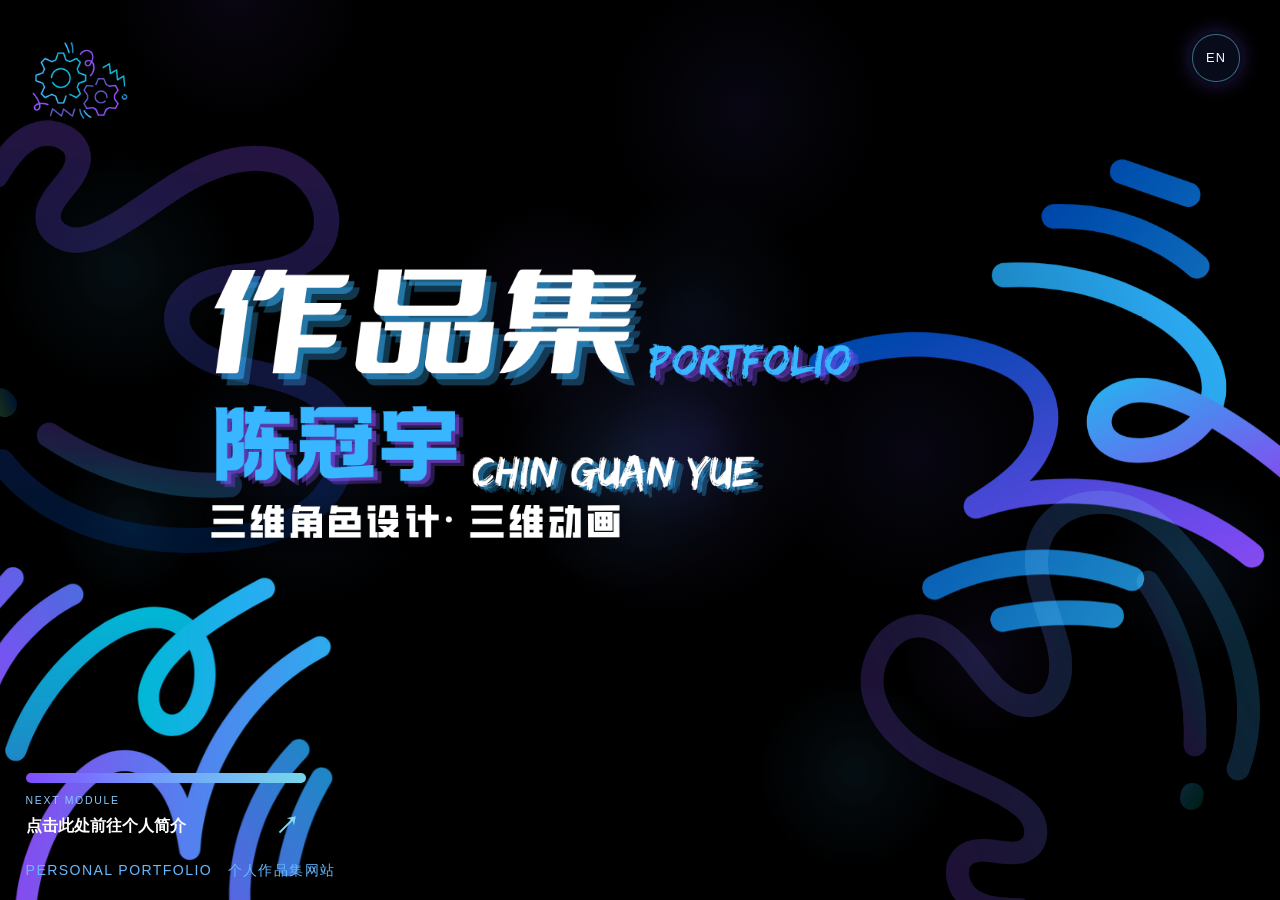
==== index.html @ 3c6f20e7 "Initial portfolio source" ====
<!doctype html>
<html lang="zh-CN">
  <head>
    <meta charset="UTF-8" />
    <meta name="viewport" content="width=device-width, initial-scale=1.0" />
    <meta name="description" content="陈冠宇｜三维角色设计、三维动画个人作品集" />
    <title>Funnyboy Portfolio</title>
    <link rel="stylesheet" href="./styles.css" />
    <link rel="stylesheet" href="./enhancements.css" />
    <link rel="stylesheet" href="./polish.css" />
    <link rel="stylesheet" href="./polish-v2.css" />
    <link rel="stylesheet" href="./polish-v3.css" />
    <link rel="stylesheet" href="./polish-v4.css" />
    <link rel="stylesheet" href="./polish-v5.css" />
    <link rel="stylesheet" href="./polish-v6.css" />
    <link rel="stylesheet" href="./polish-v7.css" />
    <link rel="stylesheet" href="./polish-v8.css" />
    <link rel="stylesheet" href="./polish-v9.css" />
    <link rel="stylesheet" href="./polish-v10.css" />
    <link rel="stylesheet" href="./polish-v11.css" />
    <link rel="stylesheet" href="./polish-v12.css" />
    <link rel="stylesheet" href="./polish-v13.css" />
    <link rel="stylesheet" href="./polish-v14.css" />
  </head>
  <body data-language="zh">
    <div class="site-shell">
      <div class="motion-lines asset-lines reveal-lines" aria-hidden="true">
        <img class="line-art line-1" src="./assets/background/线条素材1.png" alt="" />
        <img class="line-art line-2" src="./assets/background/线条素材2.png" alt="" />
        <img class="line-art line-3" src="./assets/background/线条素材3.png" alt="" />
        <img class="line-art line-4" src="./assets/background/线条素材4.png" alt="" />
      </div>
      <canvas class="meta-balls" id="metaBalls" aria-hidden="true"></canvas>
      <canvas class="click-ripples" id="clickRipples" aria-hidden="true"></canvas>
      <canvas class="particle-fog" id="particleFog" aria-hidden="true"></canvas>
      <canvas class="cursor-ribbons" id="cursorRibbons" aria-hidden="true"></canvas>

      <header class="site-header">
        <div class="nav-control" id="navControl">
          <button class="gear asset-gear" id="menuToggle" type="button" aria-label="展开或收起模块入口" aria-expanded="false" aria-controls="primaryNav">
            <img src="./assets/background/齿轮图标.png" alt="" />
          </button>
          <nav class="primary-nav hover-nav" id="primaryNav" aria-label="作品集模块">
            <button type="button" data-target="home"><span data-i18n="nav.home">主页</span></button>
            <button type="button" data-target="profile"><span data-i18n="nav.profile">个人简介</span></button>
            <button type="button" data-target="collab"><span data-i18n="nav.collab">大三联创</span></button>
            <button type="button" data-target="projects"><span data-i18n="nav.projects">参与项目</span></button>
            <button type="button" data-target="ip"><span data-i18n="nav.ip">原创IP</span></button>
            <button type="button" data-target="works"><span data-i18n="nav.works">个人作品</span></button>
            <button type="button" data-target="contact"><span data-i18n="nav.contact">联系我</span></button>
          </nav>
        </div>
        <button class="language-toggle" id="languageToggle" type="button" aria-label="切换中文和英文">EN</button>
      </header>

      <main>
        <section class="screen home active" data-screen="home" aria-labelledby="homeTitle">
          <div class="home-copy home-art-copy">
            <div id="homeTitle" class="title-art-window" role="img" aria-label="作品集 PORTFOLIO，陈冠宇 CHIN GUAN YUE，三维角色设计 · 三维动画">
              <img class="home-title-art" src="./assets/background/作品集 标题.png" alt="" />
            </div>
          </div>
        </section>

        <section class="screen profile" data-screen="profile" aria-labelledby="profileTitle" aria-hidden="true">
          <div class="page-title reveal"><span>01</span><h2 id="profileTitle" data-i18n="nav.profile">个人简介</h2></div>
          <div class="profile-layout depth-group">
            <div class="portrait reveal asset-portrait depth-surface profile-preview-trigger" data-profile-preview="portrait" tabindex="0" role="button" aria-label="查看完整照片">
              <img src="./assets/self-intro/我的头像照片.jpg" alt="陈冠宇在夜景前的照片" />
            </div>
            <article class="bio reveal depth-surface profile-preview-trigger" data-profile-preview="bio" tabindex="0" role="button" aria-label="查看完整基本信息">
              <i class="bio-line" aria-hidden="true"></i>
              <p data-i18n="bio.identity">陈冠宇　CHIN GUAN YUE　2004年04月　22岁</p>
              <p data-i18n="bio.school">中国传媒大学　23级三维动画设计专业</p>
              <p data-i18n="bio.nationality">马来西亚籍华裔</p>
              <p data-i18n="bio.language">精通中文、英文、马来文　沟通无任何障碍</p>
              <hr />
              <h3 data-i18n="bio.experience">项目经历</h3>
              <ul>
                <li data-i18n="bio.exp1">大三联合创作：导演、分镜、建模、绑定、动画、后期剪辑</li>
                <li data-i18n="bio.exp2">参与 2026 费纳奇北京动画周比赛</li>
                <li data-i18n="bio.exp3">为餐饮品牌 Niko Niko Onigiri 设计 IP 盲盒</li>
                <li data-i18n="bio.exp4">参与 2025 第23届 24 HOURS Animation Contest for Students</li>
              </ul>
              <div class="bio-contacts" aria-label="联系方式">
                <a href="tel:13121425198"><span data-i18n="bio.phone">微信手机号</span><strong>13121425198</strong></a>
                <a href="mailto:guanyue0413@gmail.com"><span data-i18n="bio.email">邮箱</span><strong>guanyue0413@gmail.com</strong></a>
              </div>
              <p class="bio-intro" data-i18n="bio.intro">接下来是我在校内校外的项目经验、个人开发设计的原创IP、以及个人作品集展示。</p>
            </article>
          </div>
        </section>

        <section class="screen gallery-screen" data-screen="collab" aria-labelledby="collabTitle" aria-hidden="true">
          <div class="page-title reveal"><span>02</span><h2 id="collabTitle" data-i18n="nav.collab">大三联创</h2><small class="production-tag" data-i18n="tag.collab">BLENDER &amp; MAYA 制作</small></div>
          <div class="gallery-heading reveal"><p class="collab-project-title">《剪纸惊魂》</p><small class="collab-project-role" id="collabText">担任导演、分镜、建模、绑定、动画、后期剪辑</small></div>
          <div class="gallery reveal" data-description-target="collabText">
            <button class="card warm media-card" type="button" style="--art:url('./assets/collab/片头logo.png')" data-media-type="video" data-media-src="./assets/collab/《剪纸惊魂》 成片.mp4" data-title-zh="《剪纸惊魂》成片" data-title-en="《剪纸惊魂》成片" data-description-zh="《剪纸惊魂》成片：傍晚姐弟二人闲来剪纸，不慎触犯民俗禁忌，纸人鬼怪幻化实体将姐姐卷入诡异剪纸异世界。胆小的弟弟鼓足勇气踏入险境救人，冒险途中得到神秘红纸人相助，最终姐弟携手挣脱幻境重回现实。此番奇遇过后，任性的姐姐懂得心存敬畏，怯懦的弟弟也变得勇敢坚毅。" data-description-en="《剪纸惊魂》成片：傍晚姐弟二人闲来剪纸，不慎触犯民俗禁忌，纸人鬼怪幻化实体将姐姐卷入诡异剪纸异世界。胆小的弟弟鼓足勇气踏入险境救人，冒险途中得到神秘红纸人相助，最终姐弟携手挣脱幻境重回现实。此番奇遇过后，任性的姐姐懂得心存敬畏，怯懦的弟弟也变得勇敢坚毅。" data-tone="warm"><i>01</i><b>《剪纸惊魂》成片</b></button>
            <button class="card violet media-card" type="button" style="--art:url('./assets/collab/海报.jpg')" data-media-type="image" data-media-src="./assets/collab/海报.jpg" data-title-zh="海报" data-title-en="海报" data-description-zh="海报：海报。" data-description-en="海报：海报。" data-tone="violet"><i>02</i><b>海报</b></button>
            <button class="card blue media-card" type="button" style="--art:url('./assets/collab/人物三视图.png')" data-media-type="image" data-media-src="./assets/collab/人物三视图.png" data-title-zh="人物三视图" data-title-en="人物三视图" data-description-zh="人物三视图：从上往下是 弟弟人物建模、姐姐人物建模、红色纸人战士人物建模。" data-description-en="人物三视图：从上往下是 弟弟人物建模、姐姐人物建模、红色纸人战士人物建模。" data-tone="blue"><i>03</i><b>人物三视图</b></button>
            <button class="card mint media-card" type="button" style="--art:url('./assets/collab/场景图1.png')" data-media-type="image" data-media-src="./assets/collab/场景图1.png" data-title-zh="场景图1" data-title-en="场景图1" data-description-zh="场景图1：剪纸世界场景建模1." data-description-en="场景图1：剪纸世界场景建模1." data-tone="mint"><i>04</i><b>场景图1</b></button>
            <button class="card warm media-card" type="button" style="--art:url('./assets/collab/场景图2.png')" data-media-type="image" data-media-src="./assets/collab/场景图2.png" data-title-zh="场景图2" data-title-en="场景图2" data-description-zh="场景图2：剪纸世界场景建模2." data-description-en="场景图2：剪纸世界场景建模2." data-tone="warm"><i>05</i><b>场景图2</b></button>
          </div>
        </section>

        <section class="screen gallery-screen" data-screen="projects" aria-labelledby="projectsTitle" aria-hidden="true">
          <div class="page-title reveal"><span>03</span><h2 id="projectsTitle" data-i18n="nav.projects">参与项目</h2></div>
          <div class="gallery-heading reveal"><p id="projectsHeadline" data-i18n="projects.headline">Niko Niko Onigiri</p><small id="projectsText" data-i18n="projects.hint">学校作品与甲方模型项目将在这里展开。</small></div>
          <div class="gallery reveal" data-description-target="projectsText" data-title-target="projectsHeadline">
            <button class="card warm route-card" type="button" style="--art:url('./assets/niko/project-cover.png')" data-route="niko" data-title-zh="Niko Niko Onigiri" data-title-en="Niko Niko Onigiri" data-description-zh="餐饮品牌 Niko Niko Onigiri 的IP盲盒设计项目。点击进入项目详情。" data-description-en="An IP blind-box design project for Niko Niko Onigiri. Click to enter the project." data-tone="warm"><i>01</i><b>Niko Niko Onigiri</b><small data-i18n="projects.enter">点击进入</small></button>
            <button class="card blue route-card" type="button" style="--art:url('./assets/hours/比赛组员海报.png')" data-route="hours" data-title-zh="24小时动画挑战赛" data-title-en="24 HOURS Animation Contest" data-description-zh="第23届 24小时动画挑战赛参赛项目。点击进入项目详情。" data-description-en="A project for the 24 HOURS Animation Contest. Click to enter the project." data-tone="blue"><i>02</i><b data-i18n="projects.hoursTitle">24小时动画挑战赛</b><small data-i18n="projects.enter">点击进入</small></button>
          </div>
        </section>

        <section class="screen gallery-screen project-detail-screen" data-screen="niko" aria-labelledby="nikoTitle" aria-hidden="true">
          <div class="page-title reveal"><span>03.1</span><h2 id="nikoTitle">Niko Niko Onigiri</h2><small class="production-tag" data-i18n="tag.blender">BLENDER 制作</small></div>
          <div class="gallery-heading reveal"><p data-i18n="niko.headline">Niko Niko Onigiri 餐饮品牌 IP盲盒&amp;门头 模型设计</p><small id="nikoText" data-i18n="niko.hint">停留在任一内容上，展开它的完整画幅。</small></div>
          <div class="gallery reveal" data-description-target="nikoText">
            <button class="card warm media-card" type="button" style="--art:url('./assets/niko/饭团 1.png')" data-media-type="image" data-media-srcs="./assets/niko/饭团 1.png|./assets/niko/饭团 2.png|./assets/niko/饭团 3.png" data-title-zh="饭团系列" data-title-en="Onigiri Series" data-description-zh="饭团 1、2、3。" data-description-en="Onigiri 1, 2 and 3." data-tone="warm"><i>01</i><b data-i18n="niko.card1">饭团系列</b><small data-i18n="card.hint">悬停 / 点击</small></button>
            <button class="card blue media-card" type="button" style="--art:url('./assets/niko/鱼吃饭团 1.png')" data-media-type="image" data-media-srcs="./assets/niko/鱼吃饭团 1.png|./assets/niko/鱼吃饭团 2.png|./assets/niko/鱼吃饭团 3.png" data-title-zh="鱼吃饭团系列" data-title-en="Fish Eating Onigiri Series" data-description-zh="鱼吃饭团 1、2、3。" data-description-en="Fish Eating Onigiri 1, 2 and 3." data-tone="blue"><i>02</i><b data-i18n="niko.card2">鱼吃饭团系列</b><small data-i18n="card.hint">悬停 / 点击</small></button>
            <button class="card violet media-card" type="button" style="--art:url('./assets/niko/蛋卷饭团 1.png')" data-media-type="image" data-media-srcs="./assets/niko/蛋卷饭团 1.png|./assets/niko/蛋卷饭团 2.png|./assets/niko/蛋卷饭团 3.png" data-title-zh="蛋卷饭团系列" data-title-en="Omelette Onigiri Series" data-description-zh="蛋卷饭团 1、2、3。" data-description-en="Omelette Onigiri 1, 2 and 3." data-tone="violet"><i>03</i><b data-i18n="niko.card3">蛋卷饭团系列</b><small data-i18n="card.hint">悬停 / 点击</small></button>
            <button class="card mint media-card" type="button" style="--art:url('./assets/niko/天妇罗饭团 1.png')" data-media-type="image" data-media-srcs="./assets/niko/天妇罗饭团 1.png|./assets/niko/天妇罗饭团 2.png|./assets/niko/天妇罗饭团 3.png" data-title-zh="天妇罗饭团系列" data-title-en="Tempura Onigiri Series" data-description-zh="天妇罗饭团 1、2、3。" data-description-en="Tempura Onigiri 1, 2 and 3." data-tone="mint"><i>04</i><b data-i18n="niko.card4">天妇罗饭团系列</b><small data-i18n="card.hint">悬停 / 点击</small></button>
            <button class="card blue media-card" type="button" style="--art:url('./assets/niko/门头 1.png')" data-media-type="image" data-media-srcs="./assets/niko/门头 1.png|./assets/niko/门头 2.png|./assets/niko/门头 3.png" data-title-zh="门头系列" data-title-en="Storefront Series" data-description-zh="门头 1、2、3。" data-description-en="Storefront 1, 2 and 3." data-tone="blue"><i>05</i><b data-i18n="niko.card5">门头系列</b><small data-i18n="card.hint">悬停 / 点击</small></button>
            <button class="card warm media-card" type="button" style="--art:url('./assets/niko/实体店面照片/实体店面门头.webp')" data-media-type="image" data-media-srcs="./assets/niko/实体店面照片/实体店面门头.webp|./assets/niko/实体店面照片/实体店面图1.webp|./assets/niko/实体店面照片/实体店面图2.webp" data-title-zh="实体店面照片" data-title-en="Storefront Photos" data-description-zh="地址：36, Jalan Puteri 5/1, Bandar Puteri, 47100 Selangor, Malaysia。电话号码：+60 11-1650 3688。营业时间：周日、周一、周三至周六 9 am–8:30 pm；周二 5–8:30 pm。Google 链接：https://share.google/2zQesJtaG3l3KU2Vp" data-description-en="Address: 36, Jalan Puteri 5/1, Bandar Puteri, 47100 Selangor, Malaysia. Phone: +60 11-1650 3688. Hours: Sunday, Monday, Wednesday–Saturday 9 am–8:30 pm; Tuesday 5–8:30 pm. Google link: https://share.google/2zQesJtaG3l3KU2Vp" data-tone="warm"><i>06</i><b data-i18n="niko.card6">实体店面照片</b><small data-i18n="card.hint">悬停 / 点击</small></button>
          </div>
          <div class="project-pager" aria-label="参与项目分页"><button class="project-dot active" type="button" data-project-target="niko" aria-label="Niko Niko Onigiri"></button><button class="project-dot" type="button" data-project-target="hours" aria-label="24 HOURS Animation Contest for Students"></button></div>
        </section>

        <section class="screen gallery-screen project-detail-screen" data-screen="hours" aria-labelledby="hoursTitle" aria-hidden="true">
          <div class="page-title reveal"><span>03.2</span><h2 id="hoursTitle" data-i18n="hours.pageTitle">24小时动画挑战赛</h2><small class="production-tag" data-i18n="tag.blender">BLENDER 制作</small></div>
          <div class="gallery-heading reveal"><p data-i18n="hours.headline">24小时动画挑战赛</p><small id="hoursText" data-i18n="hours.hint">停留在任一内容上，展开它的完整画幅。</small></div>
          <div class="gallery reveal" data-description-target="hoursText">
            <button class="card blue media-card" type="button" style="--art:url('./assets/hours/比赛组员海报.png')" data-media-type="image" data-media-src="./assets/hours/比赛组员海报.png" data-title-zh="比赛组员海报" data-title-en="Team Poster" data-description-zh="担任分镜设计、三维场景建模、镜头渲染。油管链接：https://www.youtube.com/@okOkayokei" data-description-en="Storyboard Design · 3D Environment Modeling · Shot Rendering. YouTube link: https://www.youtube.com/@okOkayokei" data-tone="blue"><i>01</i><b data-i18n="hours.card1">比赛组员海报</b><small data-i18n="card.hint">悬停 / 点击</small></button>
            <button class="card violet media-card" type="button" style="--art:url('./assets/hours/比赛组员海报.png')" data-media-type="video" data-media-src="./assets/hours/比赛成片.mp4" data-title-zh="比赛成片" data-title-en="Final Film" data-description-zh="比赛成片。" data-description-en="Final Film." data-tone="violet"><i>02</i><b data-i18n="hours.card2">比赛成片</b><small data-i18n="card.hint">悬停 / 点击</small></button>
            <button class="card warm media-card" type="button" style="--art:url('./assets/hours/比赛成绩（组别名字是okokayokei）.png')" data-media-type="image" data-media-src="./assets/hours/比赛成绩（组别名字是okokayokei）.png" data-title-zh="比赛成绩" data-title-en="Competition Result" data-description-zh="比赛成绩（组别名字是okokayokei）。" data-description-en="Competition result (team name: okokayokei)." data-tone="warm"><i>03</i><b data-i18n="hours.card3">比赛成绩</b><small data-i18n="card.hint">悬停 / 点击</small></button>
            <button class="card mint media-card" type="button" style="--art:url('./assets/hours/比赛组员海报.png')" data-media-type="video" data-media-src="./assets/hours/比赛幕后影片.mp4" data-title-zh="幕后影片" data-title-en="Behind-the-Scenes Film" data-description-zh="幕后影片。" data-description-en="Behind-the-scenes film." data-tone="mint"><i>04</i><b data-i18n="hours.card4">幕后影片</b><small data-i18n="card.hint">悬停 / 点击</small></button>
          </div>
          <div class="project-pager" aria-label="参与项目分页"><button class="project-dot" type="button" data-project-target="niko" aria-label="Niko Niko Onigiri"></button><button class="project-dot active" type="button" data-project-target="hours" aria-label="24 HOURS Animation Contest for Students"></button></div>
        </section>

        <section class="screen gallery-screen" data-screen="ip" aria-labelledby="ipTitle" aria-hidden="true">
          <div class="page-title reveal"><span>04</span><h2 id="ipTitle" data-i18n="nav.ip">原创IP</h2><small class="production-tag" data-i18n="tag.blender">BLENDER 制作</small></div>
          <div class="gallery-heading reveal"><p data-i18n="ip.headline">BOBB 原创 IP</p><small id="ipText" data-i18n="ip.hint">点击进入完整项目。</small></div>
          <div class="gallery reveal ip-project-gallery" data-description-target="ipText">
            <button class="card violet route-card" type="button" style="--art:url('./assets/bobb/IP 大封面.png')" data-route="bobb" data-title-zh="BOBB 原创 IP" data-title-en="BOBB Original IP" data-description-zh="BOBB 原创 IP 项目。点击进入完整项目。" data-description-en="BOBB original IP project. Click to enter the full project." data-tone="violet"><i>01</i><b>BOBB</b><small data-i18n="ip.enter">点击进入</small></button>
          </div>
        </section>

        <section class="screen gallery-screen project-detail-screen" data-screen="bobb" aria-labelledby="bobbTitle" aria-hidden="true">
          <div class="page-title reveal"><span>04.1</span><h2 id="bobbTitle">BOBB</h2></div>
          <div class="gallery-heading reveal"><p data-i18n="bobb.headline">BOBB 原创 IP</p><small id="bobbText" data-i18n="bobb.hint">停留在任一内容上，展开它的完整画幅。</small></div>
          <div class="gallery reveal" data-description-target="bobbText">
            <button class="card violet media-card" type="button" style="--art:url('./assets/bobb/BOBB 海报.png')" data-media-type="image" data-media-src="./assets/bobb/BOBB 海报.png" data-title-zh="BOBB 海报" data-title-en="BOBB Poster" data-description-zh="BOBB 原创 IP 海报。" data-description-en="BOBB original IP poster." data-tone="violet"><i>01</i><b data-i18n="bobb.card1">海报</b><small data-i18n="card.hint">悬停 / 点击</small></button>
            <button class="card blue media-card" type="button" style="--art:url('./assets/bobb/第一集 《陌生星球》 成片/BOBB《陌生星球》-封面.jpg')" data-media-type="video" data-media-src="./assets/bobb/第一集 《陌生星球》 成片/BOBB《陌生星球》成片.mp4" data-title-zh="第一集《陌生星球》成片" data-title-en="Episode 1: Oddland" data-description-zh="一颗充满奇迹的陌生星球，在平静的某个瞬间，迎来了一位陌生的客人。这个客人并非自愿到来，且选择了最张扬的方式迫降。看来一时半会是离不开这个陌生的星球了。" data-description-en="A miraculous planet receives an unexpected visitor, forced into a dramatic landing. For now, this stranger is not leaving the planet any time soon." data-tone="blue"><i>02</i><b data-i18n="bobb.card2">第一集《陌生星球》成片</b><small data-i18n="card.hint">悬停 / 点击</small></button>
            <button class="card mint media-card" type="button" style="--art:url('./assets/bobb/BOBB/BOBB.png')" data-media-type="image" data-media-srcs="./assets/bobb/BOBB/BOBB.png|./assets/bobb/MARTY no.4/MARTY no.4.png|./assets/bobb/ANGELA/ANGELA.png|./assets/bobb/DAMON/DAMON.png|./assets/bobb/FISH/FISH.png|./assets/bobb/ISON/ISON.png|./assets/bobb/KING RETRIEVER/KING RETRIEVER.png|./assets/bobb/LIL TREE/LIL TREE.png|./assets/bobb/LILY/LILY.png|./assets/bobb/MEEP/MEEP.png|./assets/bobb/RP/RP.png" data-title-zh="角色展示" data-title-en="Character Showcase" data-description-zh="依序展示 BOBB、MARTY no.4、ANGELA、DAMON、FISH、ISON、KING RETRIEVER、LIL TREE、LILY、MEEP 与 RP。" data-description-en="Featuring BOBB, MARTY no.4, ANGELA, DAMON, FISH, ISON, KING RETRIEVER, LIL TREE, LILY, MEEP and RP in sequence." data-tone="mint"><i>03</i><b data-i18n="bobb.card3">角色展示</b><small data-i18n="card.hint">悬停 / 点击</small></button>
          </div>
        </section>

        <section class="screen gallery-screen" data-screen="works" aria-labelledby="worksTitle" aria-hidden="true">
          <div class="page-title reveal"><span>05</span><h2 id="worksTitle" data-i18n="nav.works">个人作品</h2><small class="production-tag" data-i18n="tag.works">大部分 BLENDER，部分 MAYA 和 AI</small></div>
          <div class="gallery-heading reveal"><p data-i18n="works.headline">把练习、热爱与成长，整理成可以被看见的作品。</p><small id="worksText" data-i18n="works.hint">点击展开后，将以全屏查看高清图片或视频。</small></div>
          <div class="gallery reveal" data-description-target="worksText">
            <button class="card blue media-card" type="button" style="--art:url('./assets/practice/单帧渲染练习/RAMPAGE RALLY 单帧渲染.png')" data-media-type="video" data-media-src="./assets/practice/第11届世界渲染大赛 RAMPAGE RALLY 成片.mp4" data-title-zh="第11届世界渲染大赛 RAMPAGE RALLY 成片" data-title-en="11th World Rendering Competition: RAMPAGE RALLY" data-description-zh="第11届世界渲染大赛 RAMPAGE RALLY 成片。" data-description-en="Final film for the 11th World Rendering Competition: RAMPAGE RALLY." data-tone="blue"><i>01</i><b data-i18n="works.card1">RAMPAGE RALLY 成片</b><small data-i18n="card.hint">悬停 / 点击</small></button>
            <button class="card warm media-card" type="button" style="--art:url('./assets/practice/11 Second Club比赛/陈冠宇_比赛作品页面截图.jpg.png')" data-media-types="image|video" data-media-srcs="./assets/practice/11 Second Club比赛/陈冠宇_比赛作品页面截图.jpg.png|./assets/practice/11 Second Club比赛/2025年6月 11SecClub_Competition 对白动画短片.mp4" data-title-zh="11 Second Club 比赛" data-title-en="11 Second Club Competition" data-description-zh="2025年6月 11SecClub Competition 对白动画短片。" data-description-en="June 2025 11SecClub Competition dialogue animation short." data-tone="warm"><i>02</i><b data-i18n="works.card2">11 Second Club 比赛</b><small data-i18n="card.hint">悬停 / 点击</small></button>
            <button class="card mint media-card" type="button" data-media-type="video" data-media-src="./assets/practice/预告片练习.mp4" data-title-zh="预告片动画练习" data-title-en="Trailer Animation Exercise" data-description-zh="预告片动画练习。" data-description-en="Trailer animation exercise." data-tone="mint"><i>03</i><b data-i18n="works.card3">预告片动画练习</b><small data-i18n="card.hint">悬停 / 点击</small></button>
            <button class="card violet media-card" type="button" style="--art:url('./assets/practice/AI 生成练习/河边的小鸭.png')" data-media-type="image" data-media-srcs="./assets/practice/AI 生成练习/河边的小鸭.png|./assets/practice/AI 生成练习/集市追逐.png" data-title-zh="AI 生成练习" data-title-en="AI Generation Exercises" data-description-zh="河边的小鸭、集市追逐。" data-description-en="Duck by the River; Market Chase." data-tone="violet"><i>04</i><b data-i18n="works.card4">AI 生成练习</b><small data-i18n="card.hint">悬停 / 点击</small></button>
            <button class="card blue media-card" type="button" data-media-type="video" data-media-srcs="./assets/practice/MAYA 动画练习/异兽动画练习.mov|./assets/practice/MAYA 动画练习/漂浮生物动画练习.mp4|./assets/practice/MAYA 动画练习/立定跳远动画练习.mp4" data-title-zh="MAYA 动画练习" data-title-en="MAYA Animation Exercises" data-description-zh="异兽动画练习、漂浮生物动画练习、立定跳远动画练习。" data-description-en="Creature animation, floating creature animation, and standing long-jump animation exercises." data-tone="blue"><i>05</i><b data-i18n="works.card5">MAYA 动画练习</b><small data-i18n="card.hint">悬停 / 点击</small></button>
            <button class="card warm media-card" type="button" style="--art:url('./assets/practice/一分钟故事短片《心动一分钟》/心动一分钟海报.png')" data-media-types="image|video" data-media-srcs="./assets/practice/一分钟故事短片《心动一分钟》/心动一分钟海报.png|./assets/practice/一分钟故事短片《心动一分钟》/《心动一分钟》 故事短片.mp4" data-title-zh="一分钟故事短片《心动一分钟》" data-title-en="One-Minute Story: Heartbeat in a Minute" data-description-zh="《心动一分钟》故事短片与海报。" data-description-en="HeartBeat in a Minute short film and poster." data-tone="warm"><i>06</i><b data-i18n="works.card6">《心动一分钟》</b><small data-i18n="card.hint">悬停 / 点击</small></button>
            <button class="card mint media-card" type="button" style="--art:url('./assets/practice/人物绑定练习/photo 1.png')" data-media-types="image|image|image|video|video" data-media-srcs="./assets/practice/人物绑定练习/photo 1.png|./assets/practice/人物绑定练习/photo 2.png|./assets/practice/人物绑定练习/photo 3.png|./assets/practice/人物绑定练习/人物运动练习.mkv|./assets/practice/人物绑定练习/角色介绍视频.mp4" data-title-zh="人物绑定练习" data-title-en="Character Rigging Exercises" data-description-zh="人物绑定练习：三张设定图片、人物运动练习与角色介绍视频。" data-description-en="Character rigging exercises: three stills, a movement exercise, and a character introduction video." data-tone="mint"><i>07</i><b data-i18n="works.card7">人物绑定练习</b><small data-i18n="card.hint">悬停 / 点击</small></button>
            <button class="card violet media-card" type="button" style="--art:url('./assets/practice/动画作业/单帧渲染 1.png')" data-media-types="video|image|image" data-media-srcs="./assets/practice/动画作业/《消失的BOBB》（vanishing of BOBB）.mkv|./assets/practice/动画作业/单帧渲染 1.png|./assets/practice/动画作业/单帧渲染 2.png" data-title-zh="动画作业" data-title-en="Animation Assignment" data-description-zh="《消失的BOBB》与单帧渲染作品。" data-description-en="Vanishing of BOBB and single-frame renders." data-tone="violet"><i>08</i><b data-i18n="works.card8">动画作业</b><small data-i18n="card.hint">悬停 / 点击</small></button>
            <button class="card blue media-card" type="button" data-media-types="video|video|video|video|video|video" data-media-srcs="./assets/practice/动画练习/bobby cat.mkv|./assets/practice/动画练习/Bobby kick something.mp4|./assets/practice/动画练习/bobby sword music.mp4|./assets/practice/动画练习/bounce ball with music.mp4|./assets/practice/动画练习/clockwise with music.mp4|./assets/practice/动画练习/pick up things with music.mp4" data-title-zh="动画练习" data-title-en="Animation Exercises" data-description-zh="bobby cat、Bobby kick something、bobby sword music、bounce ball、clockwise、pick up things。" data-description-en="bobby cat, Bobby kick something, bobby sword music, bounce ball, clockwise, and pick up things." data-tone="blue"><i>09</i><b data-i18n="works.card9">动画练习</b><small data-i18n="card.hint">悬停 / 点击</small></button>
            <button class="card warm media-card" type="button" style="--art:url('./assets/practice/单帧渲染练习/RAMPAGE RALLY 单帧渲染.png')" data-media-type="image" data-media-srcs="./assets/practice/单帧渲染练习/RAMPAGE RALLY 单帧渲染.png|./assets/practice/单帧渲染练习/八二年可乐--焦距渲染.jpg|./assets/practice/单帧渲染练习/壁纸 1.png|./assets/practice/单帧渲染练习/头像 1.jpg|./assets/practice/单帧渲染练习/游戏房.png|./assets/practice/单帧渲染练习/登月.png|./assets/practice/单帧渲染练习/花园.png" data-title-zh="单帧渲染练习" data-title-en="Single-Frame Rendering Exercises" data-description-zh="RAMPAGE RALLY、八二年可乐、壁纸、头像、游戏房、登月、花园。" data-description-en="RAMPAGE RALLY, 82 Cola, wallpaper, portrait, game room, moon landing, and garden." data-tone="warm"><i>10</i><b data-i18n="works.card10">单帧渲染练习</b><small data-i18n="card.hint">悬停 / 点击</small></button>
          </div>
        </section>

        <section class="screen contact-screen" data-screen="contact" aria-label="联系我" aria-hidden="true">
          <div class="contact-stage reveal depth-single depth-surface">
            <div class="contact-detail"><span data-i18n="contact.phone" data-split-text>微信手机号</span><a href="tel:13121425198" data-split-text>13121425198</a></div>
            <div class="contact-detail"><span data-i18n="contact.email" data-split-text>邮箱</span><a href="mailto:guanyue0413@gmail.com" data-split-text>guanyue0413@gmail.com</a></div>
          </div>
        </section>
      </main>

      <button class="next-button" id="nextButton" type="button"><small>NEXT MODULE</small><span id="nextText">点击此处前往个人简介</span><b>↗</b></button>
      <p class="site-signature" data-i18n="signature">PERSONAL PORTFOLIO　个人作品集网站</p>
    </div>

    <dialog id="workModal" class="work-modal" aria-labelledby="modalTitle">
      <button class="close" type="button" id="closeModal" aria-label="关闭作品预览">×</button>
      <div class="modal-art" id="modalArt">
        <div class="modal-media" id="modalMedia"></div>
        <button class="modal-nav modal-prev" id="modalPrev" type="button" aria-label="查看上一件作品">‹</button>
        <span data-i18n="modal.preview">高清预览</span>
        <button class="modal-nav modal-next" id="modalNext" type="button" aria-label="查看下一件作品">›</button>
      </div>
      <div class="modal-copy" tabindex="0" aria-label="作品说明"><small id="modalIndex">作品 / 01</small><h2 id="modalTitle">项目标题</h2><p id="modalDescription">这里将显示作品说明。</p><em data-i18n="modal.note">素材加入后，此区域将播放高清图片或视频。</em></div>
    </dialog>
    <script src="./app-v2.js"></script>
  </body>
</html>
---- styles.css ----
:root{--black:#000;--white:#f8fbff;--blue:#58aeff;--cyan:#7eddf5;--violet:#8354ff;--display:"Arial Black","Microsoft YaHei UI","Microsoft YaHei",sans-serif;--text:"Microsoft YaHei","Noto Sans SC",sans-serif;--brush:"KaiTi","STKaiti","Microsoft YaHei",sans-serif;color-scheme:dark}
*{box-sizing:border-box}html,body{margin:0;min-height:100%;background:#000}body{color:var(--white);font-family:var(--text);overflow:hidden}button{color:inherit;font:inherit}.site-shell{background:#000;isolation:isolate;min-height:100vh;overflow:hidden;position:relative}.motion-lines{inset:0;overflow:hidden;pointer-events:none;position:absolute;z-index:-1}.loop{border-radius:50%;border-style:solid;position:absolute}.loop.one{border-color:#3e4fc0 transparent transparent #4282d8;border-width:clamp(25px,3vw,55px);height:65vw;left:67vw;top:15vh;transform:rotate(-29deg);width:65vw;animation:breathe 15s ease-in-out infinite}.loop.two{border-color:transparent #4aabdb #6141af transparent;border-width:clamp(18px,2.5vw,45px);bottom:-30vw;height:70vw;left:-14vw;transform:rotate(17deg);width:74vw;animation:breathe2 20s ease-in-out infinite}.loop.three{border-color:#27165a transparent transparent #1d4575;border-width:clamp(15px,2vw,38px);height:74vw;left:4vw;top:-39vw;transform:rotate(-11deg);width:90vw;animation:breathe 22s -8s ease-in-out infinite}.segment{background:linear-gradient(110deg,var(--violet),var(--blue) 59%,var(--cyan));border-radius:99px;box-shadow:inset 6px 6px 10px #ffffff36,inset -8px -9px 13px #25136988,0 9px 21px #624bd344;height:clamp(14px,1.8vw,33px);opacity:.96;position:absolute}.s1{right:-2vw;top:6vh;transform:rotate(17deg);width:19vw;animation:glide1 13s ease-in-out infinite}.s2{right:3vw;top:43vh;transform:rotate(-9deg);width:14vw;animation:glide2 16s -4s ease-in-out infinite}.s3{bottom:16vh;left:3vw;transform:rotate(-33deg);width:10vw;animation:glide1 15s -6s ease-in-out infinite reverse}.s4{bottom:3vh;left:17vw;transform:rotate(37deg);width:5.5vw;animation:glide2 12s -2s ease-in-out infinite}.s5{right:14vw;top:21vh;transform:rotate(-27deg);width:6vw;animation:glide1 18s -8s ease-in-out infinite}
.site-header{align-items:center;display:flex;gap:clamp(15px,2vw,40px);left:clamp(22px,2.5vw,55px);position:absolute;right:4vw;top:clamp(20px,4.5vh,55px);z-index:10}.gear{background:transparent;border:0;color:var(--blue);cursor:pointer;font-size:clamp(54px,5vw,87px);height:clamp(74px,7.5vw,122px);padding:0;position:relative;text-shadow:0 0 18px #4facff66;transition:transform .2s;width:clamp(74px,7.5vw,122px)}.gear span{display:block;line-height:1;transform:rotate(12deg);transition:transform .45s cubic-bezier(.34,1.56,.64,1)}.gear i{border:3px solid var(--violet);border-radius:50%;bottom:9%;height:37%;position:absolute;right:4%;width:37%}.gear:hover span,.gear[aria-expanded="false"] span{transform:rotate(104deg)}.gear:active{transform:scale(.88) rotate(-7deg)}.primary-nav{display:flex;flex-wrap:wrap;gap:clamp(10px,1.5vw,27px);max-width:900px;transform-origin:left;transition:opacity .25s,transform .35s}.primary-nav.closed{opacity:0;pointer-events:none;transform:scaleX(.58) translateX(-9%)}.primary-nav button{background:linear-gradient(105deg,#7e49ef,#9075f1 48%,#6bd7dd);border:0;border-radius:99px;box-shadow:0 8px 0 #1d1945,0 16px 26px #4531aa55,inset 2px 3px 5px #ffffff44;cursor:pointer;min-width:clamp(105px,10vw,196px);padding:clamp(11px,1.2vw,22px) clamp(18px,2.2vw,44px);text-shadow:0 2px 8px #0004;transform:perspective(420px) rotateX(5deg);transition:transform .18s,box-shadow .18s,filter .18s}.primary-nav button:hover,.primary-nav button:focus-visible{filter:brightness(1.13);outline:2px solid #fff;outline-offset:4px;transform:perspective(420px) rotateX(3deg) translateY(-4px)}.primary-nav button:active,.primary-nav button.current{box-shadow:0 2px 0 #1d1945,0 7px 13px #38258c77,inset 4px 5px 8px #120a3e55;transform:perspective(420px) rotateX(2deg) translateY(6px) scale(.985)}.primary-nav button{font-family:var(--display);font-size:clamp(14px,1.3vw,24px);letter-spacing:.08em;white-space:nowrap}
.screen{display:none;min-height:100vh;opacity:0;padding:clamp(145px,18vh,215px) clamp(30px,8vw,175px) clamp(100px,14vh,140px);position:relative}.screen.active{animation:screenIn .62s cubic-bezier(.16,1,.3,1) both;display:block;opacity:1}.home{align-items:center;justify-content:flex-start;padding-left:clamp(55px,9.5vw,190px)}.home.active{display:flex}.home-copy{max-width:min(76vw,1300px)}.eyebrow{color:#5daeff;font-family:var(--brush);font-size:clamp(14px,1.55vw,28px);letter-spacing:.12em;margin:0 0 clamp(18px,2vw,35px);text-align:right}.eyebrow span{color:#fff;font-family:var(--text);letter-spacing:.13em;margin-left:.55em}.hero-title{align-items:baseline;display:flex;flex-wrap:wrap;gap:clamp(14px,1.3vw,28px);line-height:.78;margin:0}.hero-title b{color:#fff;font-family:var(--display);font-size:clamp(82px,11vw,220px);font-style:italic;letter-spacing:-.11em;text-shadow:2px 7px #9acfff,5px 12px #426a9a,9px 18px #1b354d}.hero-title em{background:linear-gradient(145deg,#addfff 13%,#8d5cfc 57%,#d7eaff 79%);background-clip:text;color:transparent;font-family:var(--brush);font-size:clamp(33px,4vw,82px);font-style:italic;font-weight:900;letter-spacing:-.06em;text-shadow:3px 5px #21104b,6px 10px #6e4cec77}.home-name{align-items:flex-end;display:flex;flex-wrap:wrap;gap:clamp(17px,2.2vw,43px);margin:clamp(43px,6vh,82px) 0 15px}.home-name b{background:linear-gradient(130deg,#57c3ff,#8a59ff 70%);background-clip:text;color:transparent;font-family:var(--display);font-size:clamp(45px,6vw,116px);letter-spacing:-.1em;line-height:.78;text-shadow:4px 7px #30186a}.home-name strong{font-family:var(--brush);font-size:clamp(27px,3vw,60px);font-style:italic;letter-spacing:.02em;text-shadow:4px 6px #255884}.specialty{font-family:var(--display);font-size:clamp(23px,3.1vw,61px);letter-spacing:.08em;margin:0}
.page-title{align-items:center;display:flex;gap:18px;left:clamp(155px,13vw,260px);position:absolute;top:clamp(60px,6vh,95px)}.page-title span{color:#7d4af5d4;font-family:var(--display);font-size:clamp(18px,1.4vw,27px)}.page-title h2{font-family:var(--display);font-size:clamp(26px,2.7vw,52px);letter-spacing:.04em;margin:0;text-shadow:3px 4px #506da7}.profile-layout{align-items:stretch;display:grid;gap:clamp(28px,2.6vw,55px);grid-template-columns:minmax(260px,.53fr) minmax(510px,1fr);margin-top:clamp(33px,4vh,70px)}.portrait,.bio{border-radius:clamp(29px,2.8vw,56px);min-height:min(67vh,760px);overflow:hidden;position:relative}.portrait{background:linear-gradient(140deg,#42228b,#171c42 13%,#343f7d);box-shadow:-9px 0 #4f2e9d,-17px 0 #4f2e9d55,0 28px 50px #120e3933;padding:clamp(13px,1.3vw,25px)}.portrait-placeholder{align-items:center;background:radial-gradient(circle at 70% 24%,#6eb3ffcc,transparent 24%),linear-gradient(145deg,#0f1731,#203a67 55%,#546d9e);border-radius:clamp(19px,2vw,43px);display:flex;flex-direction:column;height:100%;justify-content:center;min-height:min(64vh,730px);overflow:hidden;position:relative}.portrait-placeholder:before,.portrait-placeholder:after{border:22px solid #825cff77;border-radius:50%;content:"";height:42%;left:-20%;position:absolute;top:18%;transform:rotate(38deg);width:105%}.portrait-placeholder:after{border-color:#63d2ff77;bottom:-16%;left:8%;top:auto;transform:rotate(-36deg)}.portrait-placeholder b{font-family:var(--display);font-size:clamp(27px,3vw,55px);letter-spacing:.08em;line-height:.88;position:relative;text-align:center;text-shadow:4px 5px #5651eb;z-index:1}.portrait-placeholder small{color:#ffffffc7;margin-top:18px;position:relative;z-index:1}.bio{background:linear-gradient(108deg,#562eaded,#4d73b8e6 55%,#60d2d5c7);box-shadow:-10px 0 #35196f,-21px 0 #391c7277,0 28px 50px #100f2d44;padding:clamp(35px,4vw,79px)}.bio>p{font-family:var(--brush);font-size:clamp(19px,2.1vw,42px);letter-spacing:.03em;line-height:1.55;margin:0 0 .1em;position:relative;z-index:1}.bio .bio-intro{margin-top:clamp(28px,3.8vh,63px)}.bio hr{background:#fff;block-size:1px;border:0;margin-top:clamp(27px,4vh,67px);opacity:.45;width:62%}.bio-line{border:clamp(30px,4vw,75px) solid #8dbcff38;border-radius:50%;bottom:-48%;height:120%;position:absolute;right:-18%;transform:rotate(23deg);width:77%}.contact{bottom:clamp(24px,3vw,53px);color:#ffffffbd;display:flex;flex-wrap:wrap;font-size:clamp(12px,1vw,18px);gap:12px 28px;left:clamp(35px,4vw,79px);position:absolute;z-index:1}
.gallery-screen.active{display:flex;flex-direction:column;justify-content:center}.gallery-heading{margin:clamp(15px,2vh,30px) 0 clamp(26px,3.7vh,57px);text-align:center}.gallery-heading p{font-family:var(--display);font-size:clamp(29px,3.5vw,68px);letter-spacing:.02em;margin:0 0 12px;text-shadow:3px 5px #294c78}.gallery-heading small{color:#abdfff;font-size:clamp(14px,1.1vw,20px);letter-spacing:.08em}.gallery{display:flex;flex:0 0 clamp(310px,51vh,610px);gap:clamp(7px,.6vw,12px);min-height:0;width:100%}.card{align-items:flex-start;background:var(--bg);border:0;cursor:pointer;display:flex;flex:.56;flex-direction:column;justify-content:space-between;min-width:0;overflow:hidden;padding:clamp(17px,2vw,35px);position:relative;text-align:left;transition:flex .62s cubic-bezier(.22,.75,.22,1),filter .3s,transform .3s}.card:before{background:linear-gradient(180deg,#fff7,transparent 29%,#0003),var(--art);content:"";inset:0;position:absolute;transition:transform .7s}.card:after{border:1px solid #fff9;content:"";inset:12px;opacity:0;position:absolute;transition:opacity .25s}.card>*{position:relative;z-index:1}.card i{color:#04123bcc;font-family:var(--display);font-size:clamp(24px,3vw,58px);font-style:normal}.card b{color:#07183b;font-family:var(--display);font-size:clamp(18px,2vw,38px);letter-spacing:.04em;text-shadow:1px 1px #fff9;transform:translateY(120%);transition:transform .34s .09s;white-space:nowrap}.card small{background:#000c;border-radius:99px;font-size:11px;letter-spacing:.12em;opacity:0;padding:8px 11px;transform:translateY(140%);transition:opacity .26s .11s,transform .32s .1s}.gallery.expanded .card:not(.expanded){filter:brightness(.7) saturate(.7);flex:.34}.card.expanded{filter:saturate(1.08) brightness(1.04);flex:5;outline:0}.card.expanded:before{transform:scale(1.06)}.card.expanded:after{opacity:1}.card.expanded b,.card.expanded small{opacity:1;transform:translateY(0)}.card:active{filter:brightness(.9);transform:scale(.99)}.warm{--bg:#f1e7b2;--art:radial-gradient(circle at 74% 24%,#fff6c5 0 16%,transparent 16.5%),linear-gradient(155deg,#79b4e6 0 52%,#c6dd87 52% 69%,#8ea529 69%)}.blue{--bg:#a9d2f5;--art:radial-gradient(ellipse at 70% 35%,#fff 0 11%,transparent 11.5%),linear-gradient(154deg,#77b6f0 0 50%,#d5e9f8 50% 64%,#5c79bf 64%)}.violet{--bg:#b8abeb;--art:radial-gradient(circle at 35% 25%,#e7d9ff 0 13%,transparent 13.5%),linear-gradient(148deg,#7774d8 0 49%,#aea7f0 49% 65%,#4d3f93 65%)}.mint{--bg:#a8e0dc;--art:radial-gradient(circle at 62% 22%,#edfffd 0 10%,transparent 10.5%),linear-gradient(155deg,#79d7d4 0 49%,#ccf3ea 49% 67%,#518e89 67%)}
.next-button{align-items:center;background:transparent;border:0;bottom:clamp(18px,3.2vh,45px);cursor:pointer;display:flex;gap:12px;left:clamp(24px,3vw,63px);max-width:min(370px,46vw);padding:11px 16px 11px 0;position:absolute;text-align:left;z-index:12}.next-button:before{background:linear-gradient(95deg,var(--violet),var(--blue),var(--cyan));border-radius:99px;content:"";height:7px;left:0;position:absolute;top:0;transform-origin:left;transition:transform .2s;width:100%}.next-button:hover:before,.next-button:focus-visible:before{transform:scaleX(1.08)}.next-button:active{transform:translateY(4px)}.next-button small{color:#78c2ff;font-size:10px;letter-spacing:.18em;position:absolute;top:14px}.next-button span{font-family:var(--display);font-size:clamp(14px,1vw,19px);margin-top:14px}.next-button b{color:var(--cyan);font-size:25px;margin-left:auto;margin-top:12px}.work-modal{background:#071129;border:1px solid #8b7bffb3;border-radius:30px;box-shadow:0 25px 100px #000c;color:#fff;max-height:min(850px,86vh);max-width:min(1200px,88vw);overflow:hidden;padding:0;width:78vw}.work-modal::backdrop{backdrop-filter:blur(10px);background:#000c}.close{background:#0008;border:1px solid #fff9;border-radius:50%;cursor:pointer;font-size:30px;height:48px;line-height:1;position:absolute;right:20px;top:20px;width:48px;z-index:2}.modal-art{align-items:center;background:radial-gradient(circle at 65% 22%,#e6f9ffe6,transparent 11%),linear-gradient(153deg,#4d85d1 0 47%,#a7d5ef 47% 64%,#5e48bd 64%);display:flex;height:min(51vh,520px);justify-content:center;overflow:hidden;position:relative}.modal-art:before,.modal-art:after{border:42px solid #fff4;border-radius:50%;content:"";height:80%;position:absolute;transform:rotate(-23deg);width:57%}.modal-art:before{border-color:#2e1f806b;right:-8%;top:-19%}.modal-art:after{bottom:-42%;left:-5%}.modal-art span{background:#000b;border-radius:99px;font-family:var(--display);font-size:clamp(16px,2vw,28px);letter-spacing:.14em;padding:14px 24px;position:relative;z-index:1}.modal-copy{background:linear-gradient(115deg,#10174a,#372474 60%,#14374b);padding:clamp(25px,3.5vw,55px)}.modal-copy p{font-size:clamp(17px,1.7vw,25px);line-height:1.7;margin:0}.modal-copy small{color:#8edbff;font-size:13px;letter-spacing:.18em}.modal-copy h2{font-family:var(--display);font-size:clamp(36px,4vw,65px);margin:8px 0 16px}.modal-copy em{color:#ffffffaa;display:block;font-size:13px;margin-top:18px}
.reveal{animation:none}.active .reveal{animation:enterUp .55s both cubic-bezier(.16,1,.3,1)}.active .reveal:nth-child(2){animation-delay:.1s}.active .reveal:nth-child(3){animation-delay:.2s}@keyframes screenIn{from{clip-path:inset(0 0 100% 0);opacity:0}to{clip-path:inset(0);opacity:1}}@keyframes enterUp{from{filter:blur(8px);opacity:0;transform:translateY(34px)}to{filter:blur(0);opacity:1;transform:translateY(0)}}@keyframes breathe{0%,100%{transform:rotate(-29deg) translate(0) scale(1)}50%{transform:rotate(-24deg) translate(2vw,-1vh) scale(1.025)}}@keyframes breathe2{0%,100%{transform:rotate(17deg) translate(0) scale(1)}50%{transform:rotate(13deg) translate(-1vw,2vh) scale(1.025)}}@keyframes glide1{0%,100%{translate:0 0}50%{translate:3vw -2vh}}@keyframes glide2{0%,100%{translate:0 0}50%{translate:-2vw 2vh}}
@media(max-width:920px){body{overflow:auto}.site-shell{min-height:100svh}.site-header{align-items:flex-start;gap:9px;left:18px;right:18px;top:17px}.gear{flex:0 0 66px;font-size:46px;height:66px;width:66px}.gear i{border-width:2px}.primary-nav{gap:8px}.primary-nav button{min-width:90px;padding:10px 15px}.primary-nav button{font-size:12px}.screen{min-height:100svh;padding:125px 24px 105px}.home{padding-left:30px}.home-copy{max-width:92vw}.hero-title{gap:12px}.hero-title b{font-size:clamp(70px,18vw,145px)}.hero-title em{font-size:clamp(30px,7vw,56px)}.home-name{margin-top:45px}.home-name b{font-size:clamp(47px,12vw,94px)}.page-title{left:98px;top:30px}.profile-layout{grid-template-columns:1fr;margin-top:40px}.portrait,.bio{min-height:auto}.portrait-placeholder{min-height:360px}.bio{min-height:500px;padding:35px}.contact{left:35px}.gallery-screen.active{justify-content:flex-start}.gallery-heading{margin-top:50px}.gallery{flex:1;min-height:360px}.card{padding:16px 10px}.card.expanded{flex:4}.next-button{bottom:17px;left:24px}}@media(max-width:560px){.primary-nav{max-width:calc(100vw - 94px)}.primary-nav button{min-width:78px;padding:8px 10px}.primary-nav button{font-size:10px}.primary-nav.closed{display:none}.eyebrow{text-align:left}.eyebrow span{display:none}.hero-title b{letter-spacing:-.16em}.home-name strong{font-size:21px}.specialty{font-size:24px}.bio>p{font-size:17px}.gallery{gap:4px;min-height:310px}.card{padding:12px 8px}.card i{font-size:20px}.card b{font-size:15px;writing-mode:vertical-rl}.card.expanded b{writing-mode:horizontal-tb}.work-modal{max-width:95vw;width:95vw}}@media(prefers-reduced-motion:reduce){*,*:before,*:after{animation-duration:.01ms!important;animation-iteration-count:1!important;scroll-behavior:auto!important;transition-duration:.01ms!important}}
---- enhancements.css ----
.asset-lines{z-index:-1}.asset-lines .line-art{display:block;mix-blend-mode:screen;opacity:.94;position:absolute;transform-origin:center;user-select:none}.asset-lines .line-1{right:-5vw;top:15vh;width:min(44vw,760px);animation:float-right 18s ease-in-out infinite}.asset-lines .line-2{bottom:-4vh;left:-3vw;width:min(29vw,510px);animation:float-left 16s -3s ease-in-out infinite}.asset-lines .line-3{left:-5vw;top:12vh;width:min(36vw,630px);animation:float-left 21s -8s ease-in-out infinite}.asset-lines .line-4{bottom:-5vh;right:-3vw;width:min(39vw,700px);animation:float-right 20s -5s ease-in-out infinite}
.site-header{align-items:flex-start;justify-content:space-between;left:clamp(20px,2.5vw,52px);right:clamp(22px,3vw,60px);top:clamp(18px,3.6vh,47px)}.nav-control{align-items:flex-start;display:flex;gap:clamp(13px,1.8vw,34px);min-height:clamp(74px,7.5vw,122px)}.asset-gear{background:transparent;border:0;cursor:pointer;height:clamp(74px,7.5vw,122px);padding:0;transition:filter .25s,transform .25s;width:clamp(74px,7.5vw,122px)}.asset-gear img{display:block;height:100%;object-fit:contain;width:100%}.asset-gear:hover,.asset-gear:focus-visible{filter:drop-shadow(0 0 13px #64cfff) drop-shadow(0 0 22px #895bff);outline:0;transform:rotate(-8deg) scale(1.07)}.asset-gear:active{transform:scale(.92)}.hover-nav{max-width:1010px;opacity:0;pointer-events:none;transform:translateX(-24px) scale(.94);transform-origin:left;transition:opacity .35s ease,transform .46s cubic-bezier(.16,1,.3,1)}.nav-control.menu-open .hover-nav{opacity:1;pointer-events:auto;transform:translateX(0) scale(1)}.primary-nav button,.next-button,.home-button,.language-toggle{background:linear-gradient(105deg,#7d48f1,#9075f1 48%,#6bd7dd);border:2px solid transparent;border-radius:99px;box-shadow:0 8px 0 #1d1945,0 16px 26px #4531aa55,inset 2px 3px 5px #ffffff44;cursor:pointer;position:relative;text-shadow:0 2px 8px #0005;transition:box-shadow .25s,filter .25s,transform .25s}.primary-nav button{min-width:clamp(105px,10vw,194px);padding:clamp(11px,1.2vw,22px) clamp(18px,2.2vw,43px);transform:perspective(420px) rotateX(5deg)}.primary-nav button span{font-family:var(--display);font-size:clamp(14px,1.25vw,23px);letter-spacing:.08em;white-space:nowrap}.primary-nav button:hover,.primary-nav button:focus-visible,.next-button:hover,.next-button:focus-visible,.home-button:hover,.home-button:focus-visible,.language-toggle:hover,.language-toggle:focus-visible{background:linear-gradient(105deg,#7d48f1,#9075f1 48%,#6bd7dd) padding-box,linear-gradient(92deg,#59dfff,#8f5cff,#54b8ff) border-box;box-shadow:0 0 0 2px #72d7ff77,0 0 20px #58bfff99,0 0 34px #8b5eff77,0 8px 0 #1d1945;filter:brightness(1.14);outline:0}.primary-nav button:hover,.primary-nav button:focus-visible{transform:perspective(420px) rotateX(3deg) translateY(-4px)}.primary-nav button:active,.primary-nav button.current{box-shadow:0 2px 0 #1d1945,0 0 17px #7b65ff99,inset 4px 5px 8px #120a3e55;transform:perspective(420px) rotateX(2deg) translateY(6px) scale(.985)}.language-toggle{background:#0b1024b8;border-radius:50%;box-shadow:inset 0 0 0 1px #77d4ff77,0 0 19px #7652ff55;font-family:var(--display);font-size:clamp(12px,1vw,17px);height:clamp(44px,4vw,62px);letter-spacing:.08em;padding:0;text-shadow:none;width:clamp(44px,4vw,62px)}
.screen{display:none;min-height:100vh;opacity:0;padding:clamp(140px,17vh,210px) clamp(30px,8vw,175px) clamp(115px,14vh,145px);position:relative}.screen.active{animation:enter-from-bottom 1.05s cubic-bezier(.16,1,.3,1) both;display:block;opacity:1}.screen.active.enter-up{animation-name:enter-from-top}.home{align-items:center;justify-content:flex-start;padding-left:clamp(50px,8.8vw,176px)}.home.active{display:flex}.home-art-copy{height:min(69vh,760px);max-width:none;position:relative;width:min(82vw,1410px)}.title-art-window{height:100%;overflow:hidden;position:relative;width:100%}.home-title-art{display:block;mix-blend-mode:screen;transform:translateY(-2%);width:100%}.home-title-english{display:none;padding-top:13vh}.home-title-english b{display:block;font-family:var(--display);font-size:clamp(75px,10vw,190px);font-style:italic;letter-spacing:-.08em;text-shadow:2px 7px #9acfff,5px 12px #426a9a,9px 18px #1b354d}.home-title-english strong{background:linear-gradient(130deg,#57c3ff,#8a59ff 70%);background-clip:text;color:transparent;display:block;font-family:var(--display);font-size:clamp(41px,5.2vw,101px);letter-spacing:-.08em;margin-top:clamp(35px,5vh,80px);text-shadow:4px 7px #30186a}.home-title-english span{display:block;font-family:var(--display);font-size:clamp(23px,3vw,59px);letter-spacing:.06em;margin-top:13px}body[data-language="en"] .home-title-art{display:none}body[data-language="en"] .home-title-english{display:block}
.page-title{left:clamp(150px,12.7vw,255px);top:clamp(55px,5.4vh,88px)}.profile-layout{align-items:stretch;display:grid;gap:clamp(28px,2.6vw,55px);grid-template-columns:minmax(260px,.53fr) minmax(510px,1fr);margin-top:clamp(30px,3.5vh,62px)}.portrait,.bio{border-radius:clamp(29px,2.8vw,56px);min-height:min(69vh,785px);overflow:hidden;position:relative}.portrait{background:linear-gradient(140deg,#42228b,#171c42 13%,#343f7d);box-shadow:-9px 0 #4f2e9d,-17px 0 #4f2e9d55,0 28px 50px #120e3933;padding:clamp(13px,1.3vw,25px)}.asset-portrait img{border-radius:clamp(19px,2vw,43px);display:block;height:100%;min-height:min(66vh,750px);object-fit:cover;object-position:70% center;width:100%}.bio{background:linear-gradient(108deg,#562eaded,#4d73b8e6 55%,#60d2d5c7);box-shadow:-10px 0 #35196f,-21px 0 #391c7277,0 28px 50px #100f2d44;padding:clamp(34px,3.4vw,64px)}.bio>p{font-family:var(--brush);font-size:clamp(17px,1.75vw,35px);letter-spacing:.03em;line-height:1.45;margin:0 0 .1em;position:relative;z-index:1}.bio h3{font-family:var(--display);font-size:clamp(17px,1.7vw,31px);letter-spacing:.08em;margin:clamp(20px,2vh,30px) 0 10px;position:relative;z-index:1}.bio ul{font-size:clamp(12px,1.05vw,19px);line-height:1.65;margin:0;padding-left:1.3em;position:relative;z-index:1}.bio .bio-intro{margin-top:clamp(20px,2.5vh,38px)}.bio hr{background:#fff;block-size:1px;border:0;margin-top:clamp(20px,2.7vh,40px);opacity:.45;width:62%}.bio-line{border:clamp(30px,4vw,75px) solid #8dbcff38;border-radius:50%;bottom:-48%;height:120%;position:absolute;right:-18%;transform:rotate(23deg);width:77%}
.gallery-screen.active{display:flex;flex-direction:column;justify-content:center}.gallery-heading{margin:clamp(15px,2vh,30px) 0 clamp(26px,3.7vh,57px);text-align:center}.gallery-heading p{font-family:var(--display);font-size:clamp(29px,3.5vw,68px);letter-spacing:.02em;margin:0 0 12px;text-shadow:3px 5px #294c78}.gallery-heading small{color:#abdfff;font-size:clamp(14px,1.1vw,20px);letter-spacing:.08em}.gallery{display:flex;flex:0 0 clamp(310px,51vh,610px);gap:clamp(7px,.6vw,12px);min-height:0;width:100%}.card{align-items:flex-start;background:var(--bg);border:0;cursor:pointer;display:flex;flex:.56;flex-direction:column;justify-content:space-between;min-width:0;overflow:hidden;padding:clamp(17px,2vw,35px);position:relative;text-align:left;transition:flex .72s cubic-bezier(.22,.75,.22,1),filter .36s,transform .36s}.card:before{background:linear-gradient(180deg,#fff7,transparent 29%,#0003),var(--art);content:"";inset:0;position:absolute;transition:transform .8s}.card:after{border:2px solid transparent;border-radius:4px;content:"";inset:10px;opacity:0;position:absolute;transition:opacity .35s}.card>*{position:relative;z-index:1}.card i{color:#04123bcc;font-family:var(--display);font-size:clamp(24px,3vw,58px);font-style:normal}.card b{color:#07183b;font-family:var(--display);font-size:clamp(18px,2vw,38px);letter-spacing:.04em;text-shadow:1px 1px #fff9;transform:translateY(120%);transition:transform .4s .12s;white-space:nowrap}.card small{background:#000c;border-radius:99px;font-size:11px;letter-spacing:.12em;opacity:0;padding:8px 11px;transform:translateY(140%);transition:opacity .3s .12s,transform .36s .11s}.gallery.expanded .card:not(.expanded){filter:brightness(.65) saturate(.65);flex:.34}.card.expanded{filter:saturate(1.08) brightness(1.04);flex:5;outline:0}.card.expanded:before{transform:scale(1.07)}.card.expanded:after{border-image:linear-gradient(120deg,#69dfff,#8a61ff,#4ebdff) 1;box-shadow:0 0 23px #62c5ff77,0 0 42px #835dff88;opacity:1}.card.expanded b,.card.expanded small{opacity:1;transform:translateY(0)}.card:active{filter:brightness(.9);transform:scale(.99)}
.contact-screen.active{align-items:center;display:flex;justify-content:center}.contact-stage{background:linear-gradient(125deg,#141a43e6,#392171d9 52%,#134e70d6);border:2px solid #7f73ff88;border-radius:clamp(35px,4vw,70px);box-shadow:0 0 48px #5baeff44,inset 0 0 50px #7b58ff22;max-width:min(1100px,80vw);padding:clamp(45px,6vw,110px);text-align:center;width:100%}.contact-stage>p{color:#82cbff;font-family:var(--display);font-size:clamp(13px,1.3vw,22px);letter-spacing:.25em;margin:0}.contact-stage h2{font-family:var(--display);font-size:clamp(48px,6.8vw,128px);letter-spacing:.04em;margin:12px 0 clamp(35px,4.5vh,70px);text-shadow:4px 7px #294c78}.contact-detail{align-items:baseline;display:flex;gap:26px;justify-content:center;margin:16px 0}.contact-detail small{color:#98d7ff;font-family:var(--display);font-size:clamp(13px,1.2vw,20px);letter-spacing:.1em}.contact-detail a{font-family:var(--brush);font-size:clamp(26px,3vw,57px);font-style:italic;text-decoration:none;transition:color .2s,text-shadow .2s}.contact-detail a:hover{color:#9fceff;text-shadow:0 0 17px #8b5eff}
.next-button,.home-button{align-items:center;background:#0b1024c9;bottom:clamp(63px,7vh,95px);display:flex;gap:12px;max-width:min(390px,48vw);padding:11px 17px;position:absolute;text-align:left;z-index:12}.next-button{right:clamp(24px,3vw,63px)}.home-button{left:clamp(24px,3vw,63px)}.home-button.is-hidden{opacity:0;pointer-events:none;transform:translateY(15px)}.next-button small,.home-button small{color:#78c2ff;font-size:10px;letter-spacing:.18em;position:absolute;top:7px}.next-button span,.home-button span{font-family:var(--display);font-size:clamp(13px,1vw,18px);margin-top:14px}.next-button b,.home-button b{color:var(--cyan);font-size:23px;margin-left:auto;margin-top:12px}.site-signature{bottom:clamp(15px,2.4vh,35px);color:#66b8ff;font-family:var(--brush);font-size:clamp(11px,1.1vw,20px);letter-spacing:.1em;margin:0;position:absolute;right:clamp(24px,3vw,63px);z-index:12}
.screen.active{animation:enter-from-bottom 1.05s cubic-bezier(.16,1,.3,1) both}.screen.active.enter-up{animation-name:enter-from-top}.active .reveal{animation:enter-up .9s both cubic-bezier(.16,1,.3,1)}.active .reveal:nth-child(2){animation-delay:.15s}.active .reveal:nth-child(3){animation-delay:.3s}@keyframes enter-from-bottom{from{filter:blur(12px);opacity:0;transform:translateY(88px)}to{filter:blur(0);opacity:1;transform:translateY(0)}}@keyframes enter-from-top{from{filter:blur(12px);opacity:0;transform:translateY(-88px)}to{filter:blur(0);opacity:1;transform:translateY(0)}}@keyframes enter-up{from{filter:blur(8px);opacity:0;transform:translateY(42px)}to{filter:blur(0);opacity:1;transform:translateY(0)}}@keyframes float-right{0%,100%{transform:translate3d(0,0,0) rotate(0)}50%{transform:translate3d(-1.5vw,-1.5vh,0) rotate(-1.2deg)}}@keyframes float-left{0%,100%{transform:translate3d(0,0,0) rotate(0)}50%{transform:translate3d(1.4vw,1.6vh,0) rotate(1.2deg)}}
@media(max-width:920px){.site-header{left:16px;right:16px;top:14px}.nav-control{gap:8px}.asset-gear{flex:0 0 65px;height:65px;width:65px}.hover-nav{gap:7px;max-width:calc(100vw - 145px)}.primary-nav button{min-width:88px;padding:10px 14px}.primary-nav button span{font-size:11px}.screen{min-height:100svh;padding:122px 24px 118px}.home{padding-left:24px}.home-art-copy{height:61vh;width:95vw}.page-title{left:92px;top:28px}.profile-layout{grid-template-columns:1fr;margin-top:38px}.portrait,.bio{min-height:auto}.asset-portrait img{min-height:360px}.bio{padding:32px}.contact-stage{max-width:92vw}.gallery-screen.active{justify-content:flex-start}.gallery-heading{margin-top:47px}.gallery{flex:1;min-height:360px}.card{padding:16px 10px}.card.expanded{flex:4}.next-button{bottom:60px;right:24px}.home-button{bottom:60px;left:24px}.site-signature{bottom:18px;right:24px}.asset-lines .line-1{right:-17vw;width:60vw}.asset-lines .line-2{bottom:-8vh;width:42vw}.asset-lines .line-3{left:-17vw;width:50vw}.asset-lines .line-4{bottom:-9vh;right:-13vw;width:58vw}}@media(max-width:560px){.hover-nav{max-width:calc(100vw - 94px)}.primary-nav button{min-width:76px;padding:8px 10px}.primary-nav button span{font-size:10px}.home-art-copy{height:54vh}.home-title-art{width:137%;transform:translate(-9%,-1%)}.home-title-english{padding-top:11vh}.home-title-english b{font-size:18vw}.home-title-english strong{font-size:11vw;margin-top:6vh}.home-title-english span{font-size:5vw}.bio>p{font-size:16px}.bio ul{font-size:12px}.gallery{gap:4px;min-height:310px}.card{padding:12px 8px}.card i{font-size:20px}.card b{font-size:15px;writing-mode:vertical-rl}.card.expanded b{writing-mode:horizontal-tb}.next-button,.home-button{max-width:44vw}.next-button span,.home-button span{font-size:11px}.site-signature{font-size:10px}.contact-detail{align-items:center;flex-direction:column;gap:4px}}@media(prefers-reduced-motion:reduce){*,*:before,*:after{animation-duration:.01ms!important;animation-iteration-count:1!important;scroll-behavior:auto!important;transition-duration:.01ms!important}}
---- polish.css ----
.home-title-art{clip-path:inset(0 0 16% 0)}
---- polish-v2.css ----
body[data-language="en"] .home-title-art{display:block!important}body[data-language="en"] .home-title-english{display:none!important}.asset-portrait img{object-position:88% center!important}
.next-button,.home-button{background:transparent!important;border:0!important;border-radius:0!important;bottom:clamp(67px,7.2vh,100px);box-shadow:none!important;display:grid!important;filter:none!important;gap:0!important;grid-template-columns:1fr auto;grid-template-rows:20px auto;max-width:none!important;padding:23px 0 0!important;text-shadow:none!important;transform:none!important;width:min(390px,42vw)}.next-button{right:clamp(24px,3vw,63px)}.home-button{left:clamp(24px,3vw,63px)}.next-button:before,.home-button:before{background:linear-gradient(90deg,#804dff,#719ffc 48%,#76d7e9);border-radius:99px;content:"";height:14px;left:0;position:absolute;top:0;transform:none!important;transition:box-shadow .3s,filter .3s;width:100%}.next-button small,.home-button small{color:#86caff!important;font-family:var(--display);font-size:clamp(12px,1.1vw,20px);grid-column:1;grid-row:1;letter-spacing:.16em;margin:0!important;position:static!important}.next-button span,.home-button span{color:#fff;font-family:var(--text);font-size:clamp(20px,1.8vw,32px);font-weight:700;grid-column:1;grid-row:2;margin:0!important;white-space:nowrap}.next-button b,.home-button b{align-self:end;color:#86dcf5;font-size:clamp(27px,2.5vw,44px);grid-column:2;grid-row:2;margin:0 7px 0 18px!important;transition:filter .3s,transform .3s}.next-button:hover,.next-button:focus-visible,.home-button:hover,.home-button:focus-visible{background:transparent!important;box-shadow:none!important;filter:none!important;outline:0!important;transform:none!important}.next-button:hover:before,.next-button:focus-visible:before,.home-button:hover:before,.home-button:focus-visible:before{box-shadow:0 0 14px #66cfff,0 0 30px #885dff;filter:brightness(1.2)}.next-button:hover b,.home-button:hover b{filter:drop-shadow(0 0 9px #89ddff);transform:translate(4px,-4px)}.home-button:hover b{transform:translate(-4px,-4px)}.site-signature{bottom:clamp(16px,2.3vh,34px);right:clamp(24px,3vw,63px)}
.asset-lines .line-art{filter:hue-rotate(0deg) saturate(1.08);will-change:clip-path,filter,transform}.asset-lines .line-1{animation:hue-shift 15s linear infinite,drift-right 18s ease-in-out infinite}.asset-lines .line-2{animation:hue-shift 13s -3s linear infinite,drift-left 16s -3s ease-in-out infinite}.asset-lines .line-3{animation:hue-shift 18s -8s linear infinite,drift-left 21s -8s ease-in-out infinite}.asset-lines .line-4{animation:hue-shift 16s -5s linear infinite,drift-right 20s -5s ease-in-out infinite}.asset-lines.reveal-lines .line-1,.asset-lines.reveal-lines .line-4{animation:hue-shift 15s linear infinite,drift-right 18s ease-in-out infinite,extend-from-right 1.25s cubic-bezier(.16,1,.3,1) both}.asset-lines.reveal-lines .line-2,.asset-lines.reveal-lines .line-3{animation:hue-shift 15s linear infinite,drift-left 18s ease-in-out infinite,extend-from-left 1.25s cubic-bezier(.16,1,.3,1) both}@keyframes hue-shift{0%,100%{filter:hue-rotate(0deg) saturate(1.08)}33%{filter:hue-rotate(24deg) saturate(1.3)}66%{filter:hue-rotate(-28deg) saturate(1.18)}}@keyframes drift-right{0%,100%{translate:0 0}50%{translate:-1.5vw -1.5vh}}@keyframes drift-left{0%,100%{translate:0 0}50%{translate:1.4vw 1.6vh}}@keyframes extend-from-right{0%{clip-path:inset(0 0 0 100%);transform:scaleX(.78)}100%{clip-path:inset(0 0 0 0);transform:scaleX(1)}}@keyframes extend-from-left{0%{clip-path:inset(0 100% 0 0);transform:scaleX(.78)}100%{clip-path:inset(0 0 0 0);transform:scaleX(1)}}
.contact-screen.active{align-items:center;display:flex;justify-content:center}.contact-stage{background:transparent!important;border:0!important;border-radius:0!important;box-shadow:none!important;max-width:none!important;padding:0!important;text-align:left;width:min(1100px,78vw)}.contact-detail{align-items:baseline;display:grid;gap:clamp(10px,1.2vw,22px);grid-template-columns:minmax(110px,.31fr) 1fr;justify-content:initial;margin:clamp(18px,2.5vh,36px) 0}.contact-detail span{color:#78c8ff;font-family:var(--display);font-size:clamp(16px,1.5vw,28px);letter-spacing:.11em}.contact-detail a{color:#fff;font-family:var(--display);font-size:clamp(33px,4.1vw,78px);font-style:normal;letter-spacing:.025em;text-decoration:none;transition:color .25s,text-shadow .25s}.contact-detail a:hover{color:#a6dbff;text-shadow:0 0 20px #735cff}
.project-pager{bottom:clamp(24px,3vh,54px);display:flex;gap:12px;justify-content:center;left:50%;position:absolute;transform:translateX(-50%);z-index:5}.project-dot{background:#3a4168;border:0;border-radius:50%;box-shadow:0 0 0 1px #7ecfff44;cursor:pointer;height:10px;padding:0;transition:background .25s,box-shadow .25s,transform .25s;width:10px}.project-dot.active,.project-dot:hover,.project-dot:focus-visible{background:linear-gradient(135deg,#7b4fff,#62d8ee);box-shadow:0 0 13px #68d9ff,0 0 22px #845dff;outline:0;transform:scale(1.28)}
@media(max-width:920px){.next-button,.home-button{bottom:63px;width:min(300px,43vw)}.next-button span,.home-button span{font-size:15px}.next-button:before,.home-button:before{height:10px}.contact-stage{width:90vw}.contact-detail{grid-template-columns:1fr}.contact-detail a{font-size:clamp(25px,5vw,44px)}.project-pager{bottom:23px}}@media(max-width:560px){.next-button,.home-button{bottom:56px;width:42vw}.next-button small,.home-button small{font-size:9px}.next-button span,.home-button span{font-size:12px}.next-button b,.home-button b{font-size:25px;margin-left:6px!important}.next-button:before,.home-button:before{height:8px}.contact-detail a{font-size:clamp(21px,5.5vw,35px);word-break:break-all}.contact-detail span{font-size:12px}}@media(prefers-reduced-motion:reduce){.asset-lines .line-art{animation:none!important}}
---- polish-v3.css ----
/* Desktop rhythm pass: keep navigation compact and leave the work itself room to breathe. */
.hover-nav {
  flex-wrap: nowrap !important;
  gap: clamp(6px, .65vw, 12px) !important;
  max-width: calc(100vw - clamp(220px, 19vw, 330px)) !important;
  overflow-x: auto;
  overscroll-behavior: contain;
  scrollbar-width: none;
}

.hover-nav::-webkit-scrollbar { display: none; }

.primary-nav button {
  flex: 0 0 auto;
  justify-content: center;
  min-width: 0 !important;
  padding: clamp(7px, .65vw, 11px) clamp(12px, 1.05vw, 20px) !important;
  width: clamp(84px, 8.3vw, 160px);
}

.primary-nav button span {
  font-size: clamp(11px, .85vw, 16px) !important;
  letter-spacing: .045em !important;
}

.next-button,
.home-button {
  bottom: clamp(42px, 4.5vh, 64px) !important;
  padding-top: 17px !important;
  width: min(280px, 24vw) !important;
}

.next-button { right: clamp(14px, 1.6vw, 32px) !important; }
.home-button { left: clamp(14px, 1.6vw, 32px) !important; }

.next-button:before,
.home-button:before { height: 10px !important; }

.next-button small,
.home-button small { font-size: clamp(10px, .82vw, 15px) !important; }

.next-button span,
.home-button span { font-size: clamp(15px, 1.28vw, 22px) !important; }

.next-button b,
.home-button b {
  font-size: clamp(22px, 1.9vw, 34px) !important;
  margin-left: 10px !important;
}

.gallery-screen,
.project-detail-screen { padding-bottom: clamp(152px, 17vh, 210px) !important; }

.gallery-screen .gallery { flex-basis: clamp(250px, 42vh, 500px) !important; }

.project-pager { bottom: clamp(108px, 11vh, 142px) !important; }

.modal-art { position: relative; }

.modal-nav {
  align-items: center;
  background: linear-gradient(145deg, #151a36cc, #04060ecc);
  border: 1px solid #77ceff70;
  border-radius: 50%;
  color: #e9fbff;
  cursor: pointer;
  display: grid;
  font-family: var(--display);
  font-size: clamp(34px, 3vw, 54px);
  height: clamp(48px, 5vw, 76px);
  justify-content: center;
  line-height: 1;
  opacity: .72;
  padding: 0 0 5px;
  position: absolute;
  top: 50%;
  transform: translateY(-50%) scale(.9);
  transition: opacity .35s ease, transform .35s ease, box-shadow .35s ease, border-color .35s ease;
  width: clamp(48px, 5vw, 76px);
  z-index: 3;
}

.modal-art:hover .modal-nav,
.modal-nav:focus-visible { opacity: 1; transform: translateY(-50%) scale(1); }

.modal-nav:hover,
.modal-nav:focus-visible {
  border-color: #9ae9ff;
  box-shadow: 0 0 16px #66d7ff90, 0 0 28px #865dff70;
  outline: 0;
}

.modal-prev { left: clamp(16px, 2.2vw, 38px); }
.modal-next { right: clamp(16px, 2.2vw, 38px); }

@media (min-width: 561px) {
  .home-title-art { transform: translateY(-4%) !important; }
}

@media (max-width: 920px) {
  .hover-nav { max-width: calc(100vw - 170px) !important; }
  .next-button,
  .home-button { bottom: 42px !important; width: min(210px, 30vw) !important; }
  .gallery-screen,
  .project-detail-screen { padding-bottom: 135px !important; }
  .gallery-screen .gallery { flex-basis: clamp(220px, 40vh, 380px) !important; }
  .project-pager { bottom: 94px !important; }
}

@media (max-width: 560px) {
  .hover-nav { max-width: calc(100vw - 112px) !important; }
  .next-button,
  .home-button { bottom: 36px !important; width: 40vw !important; }
  .gallery-screen,
  .project-detail-screen { padding-bottom: 118px !important; }
  .project-pager { bottom: 84px !important; }
}
---- polish-v4.css ----
/* Menu pass: a compact console-style control strip that unfolds from the gear. */
.hover-nav {
  align-items: stretch;
  background: linear-gradient(90deg, #000 0%, #02030aee 68%, #02030a99 88%, transparent 100%);
  border-radius: 0 22px 22px 0;
  box-shadow: 0 18px 34px #000a, inset 0 -1px #5ebeff22;
  padding: clamp(11px, 1.05vw, 18px) clamp(13px, 1.25vw, 22px) clamp(13px, 1.2vw, 20px);
}

.primary-nav button,
.primary-nav button:hover,
.primary-nav button:focus-visible,
.primary-nav button:active,
.primary-nav button.current {
  align-items: center;
  background: transparent !important;
  border: 0 !important;
  border-radius: 0 !important;
  box-shadow: none !important;
  display: flex;
  filter: none !important;
  flex-direction: column;
  gap: clamp(7px, .6vw, 11px);
  height: clamp(62px, 5.8vw, 94px);
  justify-content: flex-start;
  padding: 0 !important;
  text-shadow: none !important;
  transform: none !important;
  transition: filter .28s ease, transform .28s ease;
}

.primary-nav button::before {
  background: linear-gradient(90deg, #7b4dff, #778bff 48%, #70ddef);
  border-radius: 999px;
  box-shadow: 0 0 0 #61cfff00;
  content: "";
  flex: 0 0 auto;
  height: clamp(6px, .48vw, 9px);
  transition: box-shadow .28s ease, filter .28s ease, transform .28s ease;
  width: 100%;
}

.primary-nav button span {
  color: #f5f9ff;
  font-family: var(--display);
  font-size: clamp(11px, .85vw, 16px) !important;
  line-height: 1;
  text-align: center;
  text-shadow: 0 3px 14px #64bfff44;
}

.primary-nav button:hover,
.primary-nav button:focus-visible,
.primary-nav button.current { transform: translateY(-3px) !important; }

.primary-nav button:hover::before,
.primary-nav button:focus-visible::before,
.primary-nav button.current::before {
  box-shadow: 0 0 13px #61d8ff, 0 0 26px #865dff99;
  filter: brightness(1.22);
  transform: scaleX(1.04);
}

.primary-nav button:focus-visible { outline: 1px solid #7fddff88 !important; outline-offset: 6px; }

@media (max-width: 920px) {
  .hover-nav { padding: 9px 11px 12px; }
  .primary-nav button { height: 58px; }
}
---- polish-v5.css ----
/* Native adaptations of the supplied DepthCarousel, Ribbons and SplitText interactions. */
.cursor-ribbons { inset: 0; mix-blend-mode: screen; pointer-events: none; position: fixed; z-index: 30; }

.depth-group,
.depth-single { perspective: 1500px; transform-style: preserve-3d; }

.depth-surface {
  --depth-rotate-x: 0deg;
  --depth-rotate-y: 0deg;
  transform-style: preserve-3d;
  transition: transform .72s cubic-bezier(.16, 1, .3, 1), filter .6s ease, box-shadow .6s ease, opacity .55s ease;
  will-change: transform, filter;
}

.gallery .depth-surface { transition: flex .72s cubic-bezier(.22, .75, .22, 1), transform .72s cubic-bezier(.16, 1, .3, 1), filter .6s ease, box-shadow .6s ease, opacity .55s ease; }

.gallery.depth-group.has-depth-focus .card:not(.depth-active) {
  filter: brightness(.46) saturate(.55) blur(1.2px) !important;
  opacity: .7;
  transform: translateZ(-75px) rotateY(-8deg) scale(.94);
}

.gallery.depth-group.has-depth-focus .card.depth-active {
  box-shadow: 0 36px 70px #000b, 0 0 34px #66cfff55;
  filter: brightness(1.06) saturate(1.12) !important;
  transform: translateZ(92px) rotateX(var(--depth-rotate-x)) rotateY(var(--depth-rotate-y)) scale(1.018);
  z-index: 8;
}

.profile-layout.depth-group.has-depth-focus .depth-surface:not(.depth-active) {
  filter: brightness(.48) saturate(.55) blur(1px);
  opacity: .72;
  transform: translateZ(-72px) rotateY(-7deg) scale(.95);
}

.profile-layout.depth-group.has-depth-focus .depth-surface.depth-active,
.depth-single.depth-active {
  box-shadow: 0 34px 75px #000b, 0 0 38px #6dceff48;
  filter: brightness(1.06) saturate(1.08);
  transform: translateZ(88px) rotateX(var(--depth-rotate-x)) rotateY(var(--depth-rotate-y)) scale(1.012);
  z-index: 4;
}

.bio-contacts {
  border-top: 1px solid #b0dcff55;
  display: grid;
  gap: 10px;
  grid-template-columns: repeat(2, minmax(0, 1fr));
  margin-top: clamp(18px, 2vh, 30px);
  padding-top: clamp(16px, 1.8vh, 25px);
  position: relative;
  z-index: 1;
}

.bio-contacts a { color: #fff; display: grid; font-family: var(--display); gap: 5px; min-width: 0; text-decoration: none; }
.bio-contacts span { color: #9dddff; font-size: clamp(10px, .8vw, 14px); letter-spacing: .12em; }
.bio-contacts strong { font-size: clamp(12px, 1.05vw, 18px); letter-spacing: .025em; overflow-wrap: anywhere; }
.bio-contacts a:hover strong { color: #aee9ff; text-shadow: 0 0 14px #7a5cff; }

.contact-stage {
  align-content: center;
  align-items: center;
  display: grid !important;
  gap: clamp(28px, 4vh, 64px);
  justify-items: center;
  min-height: min(62vh, 680px);
  text-align: center;
}

.contact-detail {
  align-items: center !important;
  display: grid !important;
  gap: clamp(10px, 1.3vw, 22px) !important;
  grid-template-columns: 1fr !important;
  justify-items: center !important;
  margin: 0 !important;
  text-align: center;
}

.contact-detail > span {
  color: #8fdcff !important;
  display: block;
  font-family: "Bahnschrift", "Arial Black", "Microsoft YaHei UI", sans-serif !important;
  font-size: clamp(16px, 1.35vw, 25px) !important;
  font-weight: 800;
  letter-spacing: .22em !important;
  line-height: 1.1;
}

.contact-detail > a {
  color: #fff !important;
  display: block;
  font-family: "Bahnschrift", "Arial Black", "Microsoft YaHei UI", sans-serif !important;
  font-size: clamp(32px, 4.7vw, 84px) !important;
  font-style: normal !important;
  font-weight: 800;
  letter-spacing: .045em !important;
  line-height: 1;
  overflow-wrap: anywhere;
  text-decoration: none;
}

.contact-detail > a:hover { color: #b8efff !important; text-shadow: 0 0 22px #6ccfff, 0 0 34px #865eff; }

.split-letter { display: inline-block; opacity: 0; transform: translateY(34px) rotateX(-72deg); transform-origin: 50% 100%; }
.contact-screen.active .split-letter { animation: split-text-in .72s cubic-bezier(.16, 1, .3, 1) both; animation-delay: calc(var(--letter-index) * 28ms + 120ms); }

@keyframes split-text-in { to { opacity: 1; transform: translateY(0) rotateX(0); } }

@media (max-width: 700px) {
  body { overflow: auto; }
  .site-shell { min-height: 100svh; overflow: visible; }
  .screen { min-height: 100svh; padding: 112px 18px 154px; }
  .page-title { left: 88px; top: 28px; }
  .profile-layout { gap: 24px; grid-template-columns: 1fr; margin-top: 30px; }
  .portrait, .bio { min-height: auto; }
  .asset-portrait img { height: min(75svh, 600px); min-height: 0; object-position: center center !important; }
  .bio { padding: 28px 24px; }
  .bio-contacts { grid-template-columns: 1fr; }
  .gallery-screen.active { justify-content: flex-start; }
  .gallery-heading { margin: 44px 0 22px; }
  .gallery { flex: 0 0 auto !important; flex-direction: column; gap: 12px; min-height: 0 !important; }
  .gallery .card,
  .gallery.expanded .card:not(.expanded),
  .gallery .card.expanded { flex: 0 0 auto !important; height: clamp(156px, 48vw, 250px); min-height: 0; width: 100%; }
  .gallery .card b,
  .gallery .card small { opacity: 1; transform: none; }
  .gallery .card b { writing-mode: horizontal-tb; }
  .gallery.depth-group.has-depth-focus .card,
  .profile-layout.depth-group.has-depth-focus .depth-surface,
  .depth-single.depth-active { filter: none !important; opacity: 1; transform: none !important; }
  .contact-stage { gap: 36px; min-height: min(62svh, 560px); width: min(92vw, 650px); }
  .contact-detail > a { font-size: clamp(27px, 8.6vw, 52px) !important; }
  .contact-detail > span { font-size: clamp(14px, 4vw, 20px) !important; }
  .project-pager { bottom: 108px !important; }
}

@media (prefers-reduced-motion: reduce) {
  .cursor-ribbons { display: none; }
  .depth-surface { transition: none; }
  .split-letter { animation: none !important; opacity: 1; transform: none; }
}
---- polish-v6.css ----
/* Keep the profile composition higher and make the shared lower-screen controls persistent. */
.profile {
  padding-bottom: clamp(165px, 17vh, 220px) !important;
  padding-top: clamp(115px, 13vh, 165px) !important;
}

.profile .profile-layout { margin-top: clamp(8px, 1vh, 18px); }

.next-button,
.site-signature { position: fixed !important; z-index: 20 !important; }

.next-button {
  bottom: calc(clamp(58px, 6.2vh, 82px) + env(safe-area-inset-bottom)) !important;
  left: clamp(16px, 2vw, 36px) !important;
  right: auto !important;
}

.site-signature {
  bottom: calc(clamp(16px, 2.2vh, 28px) + env(safe-area-inset-bottom)) !important;
  left: clamp(16px, 2vw, 36px) !important;
  right: auto !important;
}

@media (max-width: 700px) {
  .profile { padding-bottom: 170px !important; padding-top: 100px !important; }
  .profile .profile-layout { margin-top: 0; }
  .next-button { bottom: calc(60px + env(safe-area-inset-bottom)) !important; left: 16px !important; width: min(290px, calc(100vw - 32px)) !important; }
  .site-signature { bottom: calc(18px + env(safe-area-inset-bottom)) !important; left: 16px !important; max-width: calc(100vw - 32px); }
}
---- polish-v7.css ----
/* Third-year collaboration: show only the supplied project assets and copy. */
.collab-project-title { color: #fff; font-size: clamp(38px, 4.8vw, 90px) !important; text-shadow: 4px 7px #263f68 !important; }
.gallery-heading .collab-project-role { color: #75cbff; display: block; font-family: var(--display); font-size: clamp(13px, 1.18vw, 22px); letter-spacing: .1em; line-height: 1.45; }

.media-card::before { background: linear-gradient(180deg, #00000018, #00000022 43%, #0000009e), var(--art) center / cover no-repeat !important; }
.media-card b { color: #fff; text-shadow: 0 3px 16px #000; }
.media-card i { color: #e9f8ffdc; text-shadow: 0 2px 14px #000; }

.modal-media { inset: 0; overflow: hidden; position: absolute; z-index: 0; }
.modal-media-item { background: #000; display: block; height: 100%; object-fit: contain; width: 100%; }
.modal-art.has-media { background: #000; }
.modal-art.has-media::before, .modal-art.has-media::after, .modal-art.has-media > span { display: none; }
.modal-art.has-media .modal-nav { z-index: 4; }

.work-modal.portrait-preview { max-height: 94svh; max-width: min(780px, 94vw); width: min(680px, 90vw); }
.work-modal.portrait-preview .modal-art { height: min(72svh, 760px); }
.work-modal.portrait-preview .modal-copy { max-height: 20svh; overflow-y: auto; padding: clamp(15px, 1.7vw, 26px); }
.work-modal.portrait-preview .modal-copy h2 { font-size: clamp(24px, 2.5vw, 38px); margin: 4px 0 8px; }
.work-modal.portrait-preview .modal-copy p { font-size: clamp(13px, 1.2vw, 17px); line-height: 1.5; }
.work-modal.portrait-preview .modal-copy em { font-size: 11px; margin-top: 8px; }

@media (max-width: 700px) {
  .collab-project-title { font-size: clamp(34px, 10vw, 54px) !important; }
  .gallery-heading .collab-project-role { font-size: 13px; }
  .work-modal.portrait-preview { max-height: 96svh; width: min(94vw, 560px); }
  .work-modal.portrait-preview .modal-art { height: 65svh; }
  .work-modal.portrait-preview .modal-copy { max-height: 25svh; }
}
---- polish-v8.css ----
/* Keep long project descriptions accessible inside the preview panel. */
.modal-copy {
  max-height: calc(86svh - min(51svh, 520px));
  min-height: 0;
  overflow-x: hidden;
  overflow-y: auto;
  overscroll-behavior: contain;
  scrollbar-color: #79d8ff #0b1230;
  scrollbar-width: thin;
  touch-action: pan-y;
}

.modal-copy::-webkit-scrollbar { width: 8px; }
.modal-copy::-webkit-scrollbar-track { background: #0b1230; }
.modal-copy::-webkit-scrollbar-thumb { background: linear-gradient(#7b55ff, #68d9ee); border-radius: 99px; }
.modal-copy:focus-visible { outline: 1px solid #81dcff; outline-offset: -5px; }

@media (max-width: 700px) {
  .modal-copy { max-height: calc(90svh - min(51svh, 520px)); }
}
---- polish-v9.css ----
/* Soft interactive edge treatment for content panels. */
.edge-glow-panel {
  --glow-x: 50%;
  --glow-y: 50%;
  --glow-strength: 0;
  isolation: isolate;
}

.edge-glow-panel > .panel-edge-glow {
  position: absolute !important;
  inset: 0 !important;
  z-index: 8 !important;
  display: block !important;
  padding: 1.5px;
  border-radius: inherit !important;
  pointer-events: none !important;
  opacity: var(--glow-strength);
  background: radial-gradient(170px circle at var(--glow-x) var(--glow-y), rgba(116, 221, 255, .96) 0%, rgba(124, 75, 255, .92) 24%, rgba(55, 113, 250, .42) 46%, transparent 72%) border-box;
  -webkit-mask: linear-gradient(#000 0 0) content-box, linear-gradient(#000 0 0);
  -webkit-mask-composite: xor;
  mask-composite: exclude;
  box-shadow: 0 0 23px rgba(90, 98, 255, calc(var(--glow-strength) * .55)), 0 0 8px rgba(109, 219, 255, calc(var(--glow-strength) * .82));
  transition: opacity .16s ease, box-shadow .16s ease;
}

.particle-fog {
  position: absolute;
  inset: 0;
  z-index: -1;
  width: 100%;
  height: 100%;
  pointer-events: none;
  mix-blend-mode: screen;
  opacity: .88;
}

@media (hover: none), (pointer: coarse), (prefers-reduced-motion: reduce) {
  .particle-fog { display: none; }
}
---- polish-v10.css ----
/* Project-entry covers: preserve the supplied compositions instead of cropping them. */
.screen[data-screen="projects"] .gallery,
.screen[data-screen="ip"] .gallery {
  flex: 0 0 clamp(250px, 40vh, 450px);
  max-width: min(1320px, 88vw);
  margin-inline: auto;
}

.screen[data-screen="projects"] .route-card::before,
.screen[data-screen="ip"] .route-card::before {
  background-color: #070a16;
  background-position: center, center;
  background-repeat: no-repeat, no-repeat;
  background-size: 100% 100%, contain;
}

.screen[data-screen="projects"] .route-card.expanded::before,
.screen[data-screen="ip"] .route-card.expanded::before {
  transform: scale(1);
}

@media (max-width: 920px) {
  .screen[data-screen="projects"] .gallery,
  .screen[data-screen="ip"] .gallery {
    flex-basis: clamp(225px, 39svh, 360px);
    max-width: 100%;
  }
}
---- polish-v11.css ----
/* The BOBB archive holds many high-resolution character artworks. */
.dense-gallery {
  contain: layout paint;
}

.dense-gallery .card {
  backface-visibility: hidden;
  transition: flex .42s cubic-bezier(.22, .75, .22, 1), filter .28s ease, opacity .28s ease !important;
}

.dense-gallery .card::before {
  transition: none;
}

.dense-gallery.depth-group.has-depth-focus .card:not(.depth-active) {
  filter: brightness(.62) saturate(.72) !important;
  opacity: .84;
  transform: scale(.988) !important;
}

.dense-gallery.depth-group.has-depth-focus .card.depth-active {
  box-shadow: 0 18px 38px #0009;
  filter: brightness(1.04) saturate(1.04) !important;
  transform: none !important;
}

.dense-gallery .panel-edge-glow {
  display: none !important;
}
---- polish-v12.css ----
/* Production-credit labels and the single BOBB project entrance. */
.page-title .production-tag {
  color: #8dcbff;
  font-family: var(--text);
  font-size: clamp(10px, .82vw, 15px);
  font-weight: 800;
  letter-spacing: .12em;
  line-height: 1.2;
  max-width: min(24vw, 340px);
  text-shadow: 0 0 16px #559cff66;
  text-transform: uppercase;
}

.ip-project-gallery {
  align-items:stretch;
  justify-content:center;
}

.ip-project-gallery .route-card {
  flex: 0 1 min(860px, 74vw);
  max-width: min(860px, 74vw);
}

.ip-project-gallery .route-card::before {
  background-position: center;
  background-repeat: no-repeat;
  background-size: cover;
}

@media (max-width: 920px) {
  .page-title {
    align-items: flex-start;
    flex-wrap: wrap;
    gap: 5px 12px;
  }

  .page-title .production-tag {
    flex-basis: 100%;
    margin-left: 38px;
    max-width: calc(100vw - 138px);
  }

  .ip-project-gallery .route-card {
    flex-basis: 100%;
    max-width: 100%;
  }
}
---- polish-v13.css ----
/* Lightweight native versions of the supplied MetaBalls, PixelBlast and DepthText interactions. */
.meta-balls,
.click-ripples {
  inset: 0;
  height: 100%;
  pointer-events: none;
  position: fixed;
  width: 100%;
}

.meta-balls {
  mix-blend-mode: screen;
  opacity: .76;
  z-index: -3;
}

.click-ripples {
  mix-blend-mode: screen;
  z-index: -2;
}

.home-art-copy {
  perspective: 1200px;
  perspective-origin: 50% 50%;
}

.title-art-window {
  --title-rotate-x: 0deg;
  --title-rotate-y: 0deg;
  transform: rotateX(var(--title-rotate-x)) rotateY(var(--title-rotate-y));
  transform-style: preserve-3d;
  will-change: transform;
}

.home-title-art {
  transform: translateY(-2%) translateZ(30px);
  transform-style: preserve-3d;
}

body[data-language="en"] .home-title-english {
  transform: translateZ(30px);
  transform-style: preserve-3d;
}

@media (hover: none), (pointer: coarse), (prefers-reduced-motion: reduce) {
  .meta-balls {
    display: none;
  }

  .title-art-window {
    transform: none;
    will-change: auto;
  }
}
---- polish-v14.css ----
/* Navigation overflow and lower-screen safe space. */
.site-header {
  gap: clamp(10px, 1.5vw, 26px);
}

.nav-control {
  flex: 1 1 auto;
  max-width: none;
  min-width: 0;
}

.hover-nav {
  -ms-overflow-style: none;
  flex: 1 1 auto;
  flex-wrap: nowrap;
  gap: clamp(8px, 1vw, 18px);
  max-width: none;
  min-width: 0;
  overflow-x: auto;
  overflow-y: hidden;
  padding: 4px 18px 17px 4px;
  scrollbar-width: none;
  scroll-behavior: smooth;
  touch-action: pan-x;

  /* A vertical fade keeps the menu veil light at its lower edge. */
  background: linear-gradient(180deg,
    rgba(0, 0, 0, .98) 0%,
    rgba(0, 0, 0, .94) 42%,
    rgba(1, 2, 7, .73) 67%,
    rgba(1, 2, 7, .30) 86%,
    rgba(1, 2, 7, 0) 100%);
  border-radius: 0 0 38px 0;
  box-shadow: 0 22px 44px rgba(0, 0, 0, .38);
}

.hover-nav::-webkit-scrollbar { display: none; }

.primary-nav button {
  flex: none;
  min-width: max-content !important;
  width: max-content !important;
}

.primary-nav button span {
  display: block;
  white-space: nowrap;
}

body[data-language="en"] .primary-nav button,
body[data-language="en"] .primary-nav button span {
  font-size: clamp(11px, 1vw, 18px);
  letter-spacing: .055em;
}

body[data-language="en"] .primary-nav button {
  padding-inline: clamp(15px, 1.6vw, 30px);
}

/* Chinese uses the original, more spacious fixed-width menu rhythm. */
body[data-language="zh"] .hover-nav {
  gap: clamp(6px, .65vw, 12px);
}

body[data-language="zh"] .primary-nav button {
  min-width: 0 !important;
  width: clamp(84px, 8.3vw, 160px) !important;
}

/* The profile panel sits above the fixed navigation and remains internally readable. */
.profile {
  padding-bottom: clamp(185px, 20vh, 235px) !important;
  padding-top: clamp(108px, 12vh, 148px) !important;
}

.profile .profile-layout {
  height: min(clamp(560px, 67vh, 750px), calc(100svh - 205px));
  margin-top: 0;
}

.profile .portrait,
.profile .bio {
  height: 100%;
  min-height: 0;
}

.profile .asset-portrait img {
  min-height: 0;
  object-position: center;
}

.profile .bio {
  overflow-x: hidden;
  overflow-y: auto;
  overscroll-behavior: contain;
  padding: clamp(23px, 2.5vw, 46px);
  scrollbar-color: #75d9ff #17143c;
  scrollbar-width: thin;
}

.profile .bio::-webkit-scrollbar { width: 7px; }
.profile .bio::-webkit-scrollbar-track { background: #17143c66; }
.profile .bio::-webkit-scrollbar-thumb { background: linear-gradient(#8054ff, #6ddaf0); border-radius: 99px; }

.profile .bio > p {
  font-size: clamp(15px, 1.35vw, 26px);
  line-height: 1.34;
}

.profile .bio h3 {
  font-size: clamp(17px, 1.45vw, 27px);
  margin-top: clamp(14px, 1.7vh, 23px);
}

.profile .bio ul {
  font-size: clamp(12px, .92vw, 17px);
  line-height: 1.5;
}

.profile .bio .bio-intro { margin-top: clamp(18px, 2vh, 27px); }

.profile-preview-trigger {
  cursor: zoom-in;
}

.profile-preview-trigger:focus-visible,
.profile-preview-trigger:hover {
  box-shadow: 0 0 0 2px #74d9ff77, 0 0 30px #815dff55;
  outline: 0;
}

.work-modal.profile-photo-preview { max-height: 92svh; max-width: min(780px, 92vw); width: min(700px, 90vw); }
.work-modal.profile-photo-preview .modal-art { height: min(84svh, 900px); }
.work-modal.profile-photo-preview .modal-copy { display: none; }
.work-modal.profile-info-preview .modal-art { display: none; }
.work-modal.profile-info-preview .modal-copy { max-height: 80svh; }
.work-modal.profile-info-preview .modal-copy p { white-space: pre-line; }

@media (max-width: 920px) {
  .hover-nav { padding-bottom: 13px; }

  body[data-language="en"] .primary-nav button,
  body[data-language="en"] .primary-nav button span {
    font-size: 11px;
  }

  body[data-language="en"] .primary-nav button {
    padding-inline: 14px;
  }

  .profile {
    padding-bottom: 170px !important;
    padding-top: 98px !important;
  }

  .profile .profile-layout {
    height: auto;
    margin-top: 28px;
    max-height: none;
  }

  .profile .portrait { min-height: 360px; }
  .profile .bio { max-height: none; overflow: visible; }
}
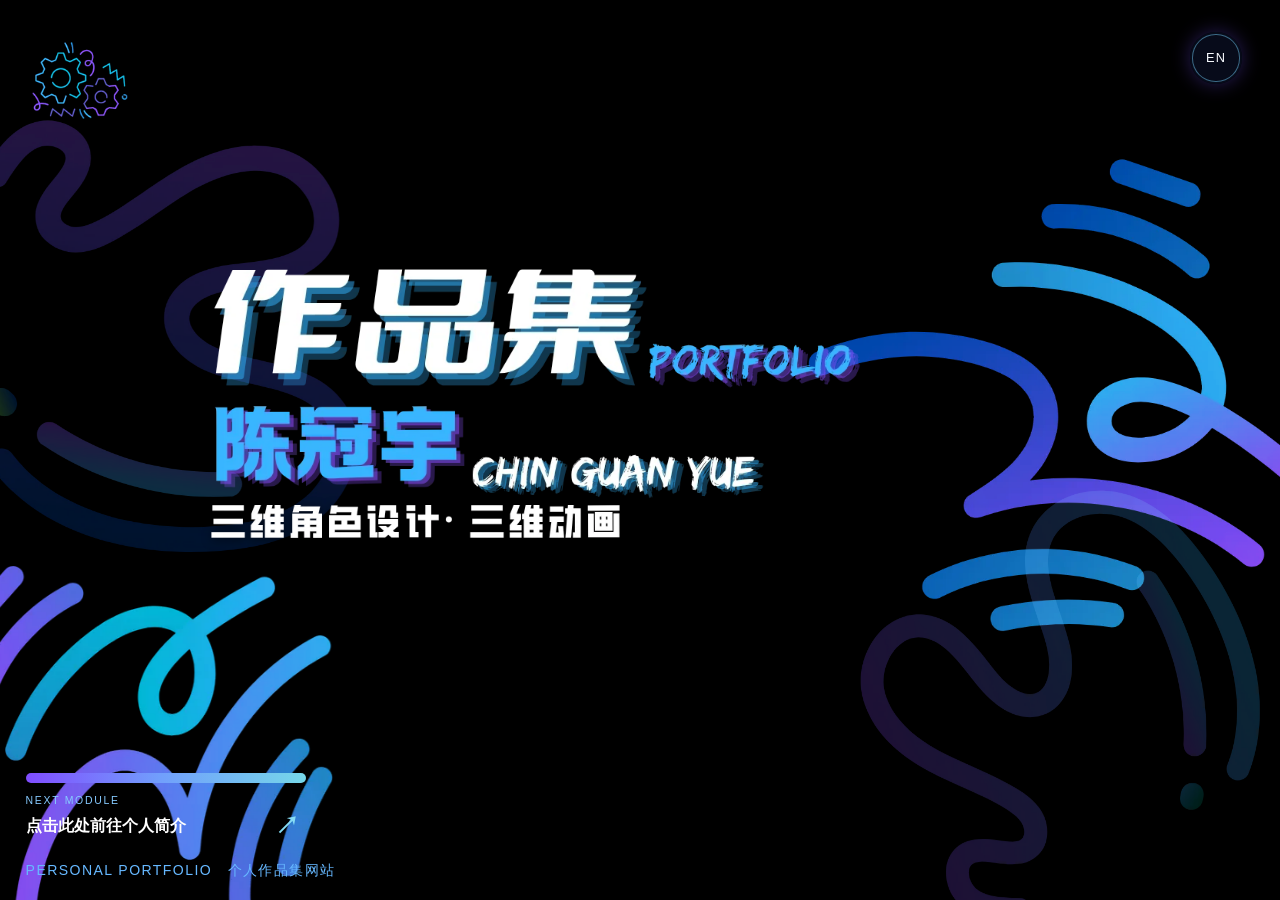
==== commit e8aff253: "Optimize image delivery and simplify pointer effects" ====
--- a/index.html
+++ b/index.html
@@ -25,20 +25,17 @@
   <body data-language="zh">
     <div class="site-shell">
       <div class="motion-lines asset-lines reveal-lines" aria-hidden="true">
-        <img class="line-art line-1" src="./assets/background/线条素材1.png" alt="" />
-        <img class="line-art line-2" src="./assets/background/线条素材2.png" alt="" />
-        <img class="line-art line-3" src="./assets/background/线条素材3.png" alt="" />
-        <img class="line-art line-4" src="./assets/background/线条素材4.png" alt="" />
+        <img class="line-art line-1" src="./web-images/image-002.webp" alt="" />
+        <img class="line-art line-2" src="./web-images/image-003.webp" alt="" />
+        <img class="line-art line-3" src="./web-images/image-004.webp" alt="" />
+        <img class="line-art line-4" src="./web-images/image-005.webp" alt="" />
       </div>
-      <canvas class="meta-balls" id="metaBalls" aria-hidden="true"></canvas>
       <canvas class="click-ripples" id="clickRipples" aria-hidden="true"></canvas>
-      <canvas class="particle-fog" id="particleFog" aria-hidden="true"></canvas>
-      <canvas class="cursor-ribbons" id="cursorRibbons" aria-hidden="true"></canvas>
 
       <header class="site-header">
         <div class="nav-control" id="navControl">
           <button class="gear asset-gear" id="menuToggle" type="button" aria-label="展开或收起模块入口" aria-expanded="false" aria-controls="primaryNav">
-            <img src="./assets/background/齿轮图标.png" alt="" />
+            <img src="./web-images/image-007.webp" alt="" />
           </button>
           <nav class="primary-nav hover-nav" id="primaryNav" aria-label="作品集模块">
             <button type="button" data-target="home"><span data-i18n="nav.home">主页</span></button>
@@ -57,7 +54,7 @@
         <section class="screen home active" data-screen="home" aria-labelledby="homeTitle">
           <div class="home-copy home-art-copy">
             <div id="homeTitle" class="title-art-window" role="img" aria-label="作品集 PORTFOLIO，陈冠宇 CHIN GUAN YUE，三维角色设计 · 三维动画">
-              <img class="home-title-art" src="./assets/background/作品集 标题.png" alt="" />
+              <img class="home-title-art" src="./web-images/image-001.webp" alt="" />
             </div>
           </div>
         </section>
@@ -66,7 +63,7 @@
           <div class="page-title reveal"><span>01</span><h2 id="profileTitle" data-i18n="nav.profile">个人简介</h2></div>
           <div class="profile-layout depth-group">
             <div class="portrait reveal asset-portrait depth-surface profile-preview-trigger" data-profile-preview="portrait" tabindex="0" role="button" aria-label="查看完整照片">
-              <img src="./assets/self-intro/我的头像照片.jpg" alt="陈冠宇在夜景前的照片" />
+              <img src="./web-images/image-064.webp" alt="陈冠宇在夜景前的照片" loading="lazy" decoding="async" />
             </div>
             <article class="bio reveal depth-surface profile-preview-trigger" data-profile-preview="bio" tabindex="0" role="button" aria-label="查看完整基本信息">
               <i class="bio-line" aria-hidden="true"></i>
@@ -95,11 +92,11 @@
           <div class="page-title reveal"><span>02</span><h2 id="collabTitle" data-i18n="nav.collab">大三联创</h2><small class="production-tag" data-i18n="tag.collab">BLENDER &amp; MAYA 制作</small></div>
           <div class="gallery-heading reveal"><p class="collab-project-title">《剪纸惊魂》</p><small class="collab-project-role" id="collabText">担任导演、分镜、建模、绑定、动画、后期剪辑</small></div>
           <div class="gallery reveal" data-description-target="collabText">
-            <button class="card warm media-card" type="button" style="--art:url('./assets/collab/片头logo.png')" data-media-type="video" data-media-src="./assets/collab/《剪纸惊魂》 成片.mp4" data-title-zh="《剪纸惊魂》成片" data-title-en="《剪纸惊魂》成片" data-description-zh="《剪纸惊魂》成片：傍晚姐弟二人闲来剪纸，不慎触犯民俗禁忌，纸人鬼怪幻化实体将姐姐卷入诡异剪纸异世界。胆小的弟弟鼓足勇气踏入险境救人，冒险途中得到神秘红纸人相助，最终姐弟携手挣脱幻境重回现实。此番奇遇过后，任性的姐姐懂得心存敬畏，怯懦的弟弟也变得勇敢坚毅。" data-description-en="《剪纸惊魂》成片：傍晚姐弟二人闲来剪纸，不慎触犯民俗禁忌，纸人鬼怪幻化实体将姐姐卷入诡异剪纸异世界。胆小的弟弟鼓足勇气踏入险境救人，冒险途中得到神秘红纸人相助，最终姐弟携手挣脱幻境重回现实。此番奇遇过后，任性的姐姐懂得心存敬畏，怯懦的弟弟也变得勇敢坚毅。" data-tone="warm"><i>01</i><b>《剪纸惊魂》成片</b></button>
-            <button class="card violet media-card" type="button" style="--art:url('./assets/collab/海报.jpg')" data-media-type="image" data-media-src="./assets/collab/海报.jpg" data-title-zh="海报" data-title-en="海报" data-description-zh="海报：海报。" data-description-en="海报：海报。" data-tone="violet"><i>02</i><b>海报</b></button>
-            <button class="card blue media-card" type="button" style="--art:url('./assets/collab/人物三视图.png')" data-media-type="image" data-media-src="./assets/collab/人物三视图.png" data-title-zh="人物三视图" data-title-en="人物三视图" data-description-zh="人物三视图：从上往下是 弟弟人物建模、姐姐人物建模、红色纸人战士人物建模。" data-description-en="人物三视图：从上往下是 弟弟人物建模、姐姐人物建模、红色纸人战士人物建模。" data-tone="blue"><i>03</i><b>人物三视图</b></button>
-            <button class="card mint media-card" type="button" style="--art:url('./assets/collab/场景图1.png')" data-media-type="image" data-media-src="./assets/collab/场景图1.png" data-title-zh="场景图1" data-title-en="场景图1" data-description-zh="场景图1：剪纸世界场景建模1." data-description-en="场景图1：剪纸世界场景建模1." data-tone="mint"><i>04</i><b>场景图1</b></button>
-            <button class="card warm media-card" type="button" style="--art:url('./assets/collab/场景图2.png')" data-media-type="image" data-media-src="./assets/collab/场景图2.png" data-title-zh="场景图2" data-title-en="场景图2" data-description-zh="场景图2：剪纸世界场景建模2." data-description-en="场景图2：剪纸世界场景建模2." data-tone="warm"><i>05</i><b>场景图2</b></button>
+            <button class="card warm media-card" type="button" style="--art:url('./web-images/image-026.webp')" data-media-type="video" data-media-src="./assets/collab/《剪纸惊魂》 成片.mp4" data-title-zh="《剪纸惊魂》成片" data-title-en="《剪纸惊魂》成片" data-description-zh="《剪纸惊魂》成片：傍晚姐弟二人闲来剪纸，不慎触犯民俗禁忌，纸人鬼怪幻化实体将姐姐卷入诡异剪纸异世界。胆小的弟弟鼓足勇气踏入险境救人，冒险途中得到神秘红纸人相助，最终姐弟携手挣脱幻境重回现实。此番奇遇过后，任性的姐姐懂得心存敬畏，怯懦的弟弟也变得勇敢坚毅。" data-description-en="《剪纸惊魂》成片：傍晚姐弟二人闲来剪纸，不慎触犯民俗禁忌，纸人鬼怪幻化实体将姐姐卷入诡异剪纸异世界。胆小的弟弟鼓足勇气踏入险境救人，冒险途中得到神秘红纸人相助，最终姐弟携手挣脱幻境重回现实。此番奇遇过后，任性的姐姐懂得心存敬畏，怯懦的弟弟也变得勇敢坚毅。" data-tone="warm"><i>01</i><b>《剪纸惊魂》成片</b></button>
+            <button class="card violet media-card" type="button" style="--art:url('./web-images/image-025.webp')" data-media-type="image" data-media-src="./web-images/image-025.webp" data-title-zh="海报" data-title-en="海报" data-description-zh="海报：海报。" data-description-en="海报：海报。" data-tone="violet"><i>02</i><b>海报</b></button>
+            <button class="card blue media-card" type="button" style="--art:url('./web-images/image-022.webp')" data-media-type="image" data-media-src="./web-images/image-022.webp" data-title-zh="人物三视图" data-title-en="人物三视图" data-description-zh="人物三视图：从上往下是 弟弟人物建模、姐姐人物建模、红色纸人战士人物建模。" data-description-en="人物三视图：从上往下是 弟弟人物建模、姐姐人物建模、红色纸人战士人物建模。" data-tone="blue"><i>03</i><b>人物三视图</b></button>
+            <button class="card mint media-card" type="button" style="--art:url('./web-images/image-023.webp')" data-media-type="image" data-media-src="./web-images/image-023.webp" data-title-zh="场景图1" data-title-en="场景图1" data-description-zh="场景图1：剪纸世界场景建模1." data-description-en="场景图1：剪纸世界场景建模1." data-tone="mint"><i>04</i><b>场景图1</b></button>
+            <button class="card warm media-card" type="button" style="--art:url('./web-images/image-024.webp')" data-media-type="image" data-media-src="./web-images/image-024.webp" data-title-zh="场景图2" data-title-en="场景图2" data-description-zh="场景图2：剪纸世界场景建模2." data-description-en="场景图2：剪纸世界场景建模2." data-tone="warm"><i>05</i><b>场景图2</b></button>
           </div>
         </section>
 
@@ -107,8 +104,8 @@
           <div class="page-title reveal"><span>03</span><h2 id="projectsTitle" data-i18n="nav.projects">参与项目</h2></div>
           <div class="gallery-heading reveal"><p id="projectsHeadline" data-i18n="projects.headline">Niko Niko Onigiri</p><small id="projectsText" data-i18n="projects.hint">学校作品与甲方模型项目将在这里展开。</small></div>
           <div class="gallery reveal" data-description-target="projectsText" data-title-target="projectsHeadline">
-            <button class="card warm route-card" type="button" style="--art:url('./assets/niko/project-cover.png')" data-route="niko" data-title-zh="Niko Niko Onigiri" data-title-en="Niko Niko Onigiri" data-description-zh="餐饮品牌 Niko Niko Onigiri 的IP盲盒设计项目。点击进入项目详情。" data-description-en="An IP blind-box design project for Niko Niko Onigiri. Click to enter the project." data-tone="warm"><i>01</i><b>Niko Niko Onigiri</b><small data-i18n="projects.enter">点击进入</small></button>
-            <button class="card blue route-card" type="button" style="--art:url('./assets/hours/比赛组员海报.png')" data-route="hours" data-title-zh="24小时动画挑战赛" data-title-en="24 HOURS Animation Contest" data-description-zh="第23届 24小时动画挑战赛参赛项目。点击进入项目详情。" data-description-en="A project for the 24 HOURS Animation Contest. Click to enter the project." data-tone="blue"><i>02</i><b data-i18n="projects.hoursTitle">24小时动画挑战赛</b><small data-i18n="projects.enter">点击进入</small></button>
+            <button class="card warm route-card" type="button" style="--art:url('./web-images/image-029.webp')" data-route="niko" data-title-zh="Niko Niko Onigiri" data-title-en="Niko Niko Onigiri" data-description-zh="餐饮品牌 Niko Niko Onigiri 的IP盲盒设计项目。点击进入项目详情。" data-description-en="An IP blind-box design project for Niko Niko Onigiri. Click to enter the project." data-tone="warm"><i>01</i><b>Niko Niko Onigiri</b><small data-i18n="projects.enter">点击进入</small></button>
+            <button class="card blue route-card" type="button" style="--art:url('./web-images/image-028.webp')" data-route="hours" data-title-zh="24小时动画挑战赛" data-title-en="24 HOURS Animation Contest" data-description-zh="第23届 24小时动画挑战赛参赛项目。点击进入项目详情。" data-description-en="A project for the 24 HOURS Animation Contest. Click to enter the project." data-tone="blue"><i>02</i><b data-i18n="projects.hoursTitle">24小时动画挑战赛</b><small data-i18n="projects.enter">点击进入</small></button>
           </div>
         </section>
 
@@ -116,12 +113,12 @@
           <div class="page-title reveal"><span>03.1</span><h2 id="nikoTitle">Niko Niko Onigiri</h2><small class="production-tag" data-i18n="tag.blender">BLENDER 制作</small></div>
           <div class="gallery-heading reveal"><p data-i18n="niko.headline">Niko Niko Onigiri 餐饮品牌 IP盲盒&amp;门头 模型设计</p><small id="nikoText" data-i18n="niko.hint">停留在任一内容上，展开它的完整画幅。</small></div>
           <div class="gallery reveal" data-description-target="nikoText">
-            <button class="card warm media-card" type="button" style="--art:url('./assets/niko/饭团 1.png')" data-media-type="image" data-media-srcs="./assets/niko/饭团 1.png|./assets/niko/饭团 2.png|./assets/niko/饭团 3.png" data-title-zh="饭团系列" data-title-en="Onigiri Series" data-description-zh="饭团 1、2、3。" data-description-en="Onigiri 1, 2 and 3." data-tone="warm"><i>01</i><b data-i18n="niko.card1">饭团系列</b><small data-i18n="card.hint">悬停 / 点击</small></button>
-            <button class="card blue media-card" type="button" style="--art:url('./assets/niko/鱼吃饭团 1.png')" data-media-type="image" data-media-srcs="./assets/niko/鱼吃饭团 1.png|./assets/niko/鱼吃饭团 2.png|./assets/niko/鱼吃饭团 3.png" data-title-zh="鱼吃饭团系列" data-title-en="Fish Eating Onigiri Series" data-description-zh="鱼吃饭团 1、2、3。" data-description-en="Fish Eating Onigiri 1, 2 and 3." data-tone="blue"><i>02</i><b data-i18n="niko.card2">鱼吃饭团系列</b><small data-i18n="card.hint">悬停 / 点击</small></button>
-            <button class="card violet media-card" type="button" style="--art:url('./assets/niko/蛋卷饭团 1.png')" data-media-type="image" data-media-srcs="./assets/niko/蛋卷饭团 1.png|./assets/niko/蛋卷饭团 2.png|./assets/niko/蛋卷饭团 3.png" data-title-zh="蛋卷饭团系列" data-title-en="Omelette Onigiri Series" data-description-zh="蛋卷饭团 1、2、3。" data-description-en="Omelette Onigiri 1, 2 and 3." data-tone="violet"><i>03</i><b data-i18n="niko.card3">蛋卷饭团系列</b><small data-i18n="card.hint">悬停 / 点击</small></button>
-            <button class="card mint media-card" type="button" style="--art:url('./assets/niko/天妇罗饭团 1.png')" data-media-type="image" data-media-srcs="./assets/niko/天妇罗饭团 1.png|./assets/niko/天妇罗饭团 2.png|./assets/niko/天妇罗饭团 3.png" data-title-zh="天妇罗饭团系列" data-title-en="Tempura Onigiri Series" data-description-zh="天妇罗饭团 1、2、3。" data-description-en="Tempura Onigiri 1, 2 and 3." data-tone="mint"><i>04</i><b data-i18n="niko.card4">天妇罗饭团系列</b><small data-i18n="card.hint">悬停 / 点击</small></button>
-            <button class="card blue media-card" type="button" style="--art:url('./assets/niko/门头 1.png')" data-media-type="image" data-media-srcs="./assets/niko/门头 1.png|./assets/niko/门头 2.png|./assets/niko/门头 3.png" data-title-zh="门头系列" data-title-en="Storefront Series" data-description-zh="门头 1、2、3。" data-description-en="Storefront 1, 2 and 3." data-tone="blue"><i>05</i><b data-i18n="niko.card5">门头系列</b><small data-i18n="card.hint">悬停 / 点击</small></button>
-            <button class="card warm media-card" type="button" style="--art:url('./assets/niko/实体店面照片/实体店面门头.webp')" data-media-type="image" data-media-srcs="./assets/niko/实体店面照片/实体店面门头.webp|./assets/niko/实体店面照片/实体店面图1.webp|./assets/niko/实体店面照片/实体店面图2.webp" data-title-zh="实体店面照片" data-title-en="Storefront Photos" data-description-zh="地址：36, Jalan Puteri 5/1, Bandar Puteri, 47100 Selangor, Malaysia。电话号码：+60 11-1650 3688。营业时间：周日、周一、周三至周六 9 am–8:30 pm；周二 5–8:30 pm。Google 链接：https://share.google/2zQesJtaG3l3KU2Vp" data-description-en="Address: 36, Jalan Puteri 5/1, Bandar Puteri, 47100 Selangor, Malaysia. Phone: +60 11-1650 3688. Hours: Sunday, Monday, Wednesday–Saturday 9 am–8:30 pm; Tuesday 5–8:30 pm. Google link: https://share.google/2zQesJtaG3l3KU2Vp" data-tone="warm"><i>06</i><b data-i18n="niko.card6">实体店面照片</b><small data-i18n="card.hint">悬停 / 点击</small></button>
+            <button class="card warm media-card" type="button" style="--art:url('./web-images/image-042.webp')" data-media-type="image" data-media-srcs="./web-images/image-042.webp|./web-images/image-043.webp|./web-images/image-044.webp" data-title-zh="饭团系列" data-title-en="Onigiri Series" data-description-zh="饭团 1、2、3。" data-description-en="Onigiri 1, 2 and 3." data-tone="warm"><i>01</i><b data-i18n="niko.card1">饭团系列</b><small data-i18n="card.hint">悬停 / 点击</small></button>
+            <button class="card blue media-card" type="button" style="--art:url('./web-images/image-045.webp')" data-media-type="image" data-media-srcs="./web-images/image-045.webp|./web-images/image-046.webp|./web-images/image-047.webp" data-title-zh="鱼吃饭团系列" data-title-en="Fish Eating Onigiri Series" data-description-zh="鱼吃饭团 1、2、3。" data-description-en="Fish Eating Onigiri 1, 2 and 3." data-tone="blue"><i>02</i><b data-i18n="niko.card2">鱼吃饭团系列</b><small data-i18n="card.hint">悬停 / 点击</small></button>
+            <button class="card violet media-card" type="button" style="--art:url('./web-images/image-036.webp')" data-media-type="image" data-media-srcs="./web-images/image-036.webp|./web-images/image-037.webp|./web-images/image-038.webp" data-title-zh="蛋卷饭团系列" data-title-en="Omelette Onigiri Series" data-description-zh="蛋卷饭团 1、2、3。" data-description-en="Omelette Onigiri 1, 2 and 3." data-tone="violet"><i>03</i><b data-i18n="niko.card3">蛋卷饭团系列</b><small data-i18n="card.hint">悬停 / 点击</small></button>
+            <button class="card mint media-card" type="button" style="--art:url('./web-images/image-030.webp')" data-media-type="image" data-media-srcs="./web-images/image-030.webp|./web-images/image-031.webp|./web-images/image-032.webp" data-title-zh="天妇罗饭团系列" data-title-en="Tempura Onigiri Series" data-description-zh="天妇罗饭团 1、2、3。" data-description-en="Tempura Onigiri 1, 2 and 3." data-tone="mint"><i>04</i><b data-i18n="niko.card4">天妇罗饭团系列</b><small data-i18n="card.hint">悬停 / 点击</small></button>
+            <button class="card blue media-card" type="button" style="--art:url('./web-images/image-039.webp')" data-media-type="image" data-media-srcs="./web-images/image-039.webp|./web-images/image-040.webp|./web-images/image-041.webp" data-title-zh="门头系列" data-title-en="Storefront Series" data-description-zh="门头 1、2、3。" data-description-en="Storefront 1, 2 and 3." data-tone="blue"><i>05</i><b data-i18n="niko.card5">门头系列</b><small data-i18n="card.hint">悬停 / 点击</small></button>
+            <button class="card warm media-card" type="button" style="--art:url('./web-images/image-035.webp')" data-media-type="image" data-media-srcs="./web-images/image-035.webp|./web-images/image-033.webp|./web-images/image-034.webp" data-title-zh="实体店面照片" data-title-en="Storefront Photos" data-description-zh="地址：36, Jalan Puteri 5/1, Bandar Puteri, 47100 Selangor, Malaysia。电话号码：+60 11-1650 3688。营业时间：周日、周一、周三至周六 9 am–8:30 pm；周二 5–8:30 pm。Google 链接：https://share.google/2zQesJtaG3l3KU2Vp" data-description-en="Address: 36, Jalan Puteri 5/1, Bandar Puteri, 47100 Selangor, Malaysia. Phone: +60 11-1650 3688. Hours: Sunday, Monday, Wednesday–Saturday 9 am–8:30 pm; Tuesday 5–8:30 pm. Google link: https://share.google/2zQesJtaG3l3KU2Vp" data-tone="warm"><i>06</i><b data-i18n="niko.card6">实体店面照片</b><small data-i18n="card.hint">悬停 / 点击</small></button>
           </div>
           <div class="project-pager" aria-label="参与项目分页"><button class="project-dot active" type="button" data-project-target="niko" aria-label="Niko Niko Onigiri"></button><button class="project-dot" type="button" data-project-target="hours" aria-label="24 HOURS Animation Contest for Students"></button></div>
         </section>
@@ -130,10 +127,10 @@
           <div class="page-title reveal"><span>03.2</span><h2 id="hoursTitle" data-i18n="hours.pageTitle">24小时动画挑战赛</h2><small class="production-tag" data-i18n="tag.blender">BLENDER 制作</small></div>
           <div class="gallery-heading reveal"><p data-i18n="hours.headline">24小时动画挑战赛</p><small id="hoursText" data-i18n="hours.hint">停留在任一内容上，展开它的完整画幅。</small></div>
           <div class="gallery reveal" data-description-target="hoursText">
-            <button class="card blue media-card" type="button" style="--art:url('./assets/hours/比赛组员海报.png')" data-media-type="image" data-media-src="./assets/hours/比赛组员海报.png" data-title-zh="比赛组员海报" data-title-en="Team Poster" data-description-zh="担任分镜设计、三维场景建模、镜头渲染。油管链接：https://www.youtube.com/@okOkayokei" data-description-en="Storyboard Design · 3D Environment Modeling · Shot Rendering. YouTube link: https://www.youtube.com/@okOkayokei" data-tone="blue"><i>01</i><b data-i18n="hours.card1">比赛组员海报</b><small data-i18n="card.hint">悬停 / 点击</small></button>
-            <button class="card violet media-card" type="button" style="--art:url('./assets/hours/比赛组员海报.png')" data-media-type="video" data-media-src="./assets/hours/比赛成片.mp4" data-title-zh="比赛成片" data-title-en="Final Film" data-description-zh="比赛成片。" data-description-en="Final Film." data-tone="violet"><i>02</i><b data-i18n="hours.card2">比赛成片</b><small data-i18n="card.hint">悬停 / 点击</small></button>
-            <button class="card warm media-card" type="button" style="--art:url('./assets/hours/比赛成绩（组别名字是okokayokei）.png')" data-media-type="image" data-media-src="./assets/hours/比赛成绩（组别名字是okokayokei）.png" data-title-zh="比赛成绩" data-title-en="Competition Result" data-description-zh="比赛成绩（组别名字是okokayokei）。" data-description-en="Competition result (team name: okokayokei)." data-tone="warm"><i>03</i><b data-i18n="hours.card3">比赛成绩</b><small data-i18n="card.hint">悬停 / 点击</small></button>
-            <button class="card mint media-card" type="button" style="--art:url('./assets/hours/比赛组员海报.png')" data-media-type="video" data-media-src="./assets/hours/比赛幕后影片.mp4" data-title-zh="幕后影片" data-title-en="Behind-the-Scenes Film" data-description-zh="幕后影片。" data-description-en="Behind-the-scenes film." data-tone="mint"><i>04</i><b data-i18n="hours.card4">幕后影片</b><small data-i18n="card.hint">悬停 / 点击</small></button>
+            <button class="card blue media-card" type="button" style="--art:url('./web-images/image-028.webp')" data-media-type="image" data-media-src="./web-images/image-028.webp" data-title-zh="比赛组员海报" data-title-en="Team Poster" data-description-zh="担任分镜设计、三维场景建模、镜头渲染。油管链接：https://www.youtube.com/@okOkayokei" data-description-en="Storyboard Design · 3D Environment Modeling · Shot Rendering. YouTube link: https://www.youtube.com/@okOkayokei" data-tone="blue"><i>01</i><b data-i18n="hours.card1">比赛组员海报</b><small data-i18n="card.hint">悬停 / 点击</small></button>
+            <button class="card violet media-card" type="button" style="--art:url('./web-images/image-028.webp')" data-media-type="video" data-media-src="./assets/hours/比赛成片.mp4" data-title-zh="比赛成片" data-title-en="Final Film" data-description-zh="比赛成片。" data-description-en="Final Film." data-tone="violet"><i>02</i><b data-i18n="hours.card2">比赛成片</b><small data-i18n="card.hint">悬停 / 点击</small></button>
+            <button class="card warm media-card" type="button" style="--art:url('./web-images/image-027.webp')" data-media-type="image" data-media-src="./web-images/image-027.webp" data-title-zh="比赛成绩" data-title-en="Competition Result" data-description-zh="比赛成绩（组别名字是okokayokei）。" data-description-en="Competition result (team name: okokayokei)." data-tone="warm"><i>03</i><b data-i18n="hours.card3">比赛成绩</b><small data-i18n="card.hint">悬停 / 点击</small></button>
+            <button class="card mint media-card" type="button" style="--art:url('./web-images/image-028.webp')" data-media-type="video" data-media-src="./assets/hours/比赛幕后影片.mp4" data-title-zh="幕后影片" data-title-en="Behind-the-Scenes Film" data-description-zh="幕后影片。" data-description-en="Behind-the-scenes film." data-tone="mint"><i>04</i><b data-i18n="hours.card4">幕后影片</b><small data-i18n="card.hint">悬停 / 点击</small></button>
           </div>
           <div class="project-pager" aria-label="参与项目分页"><button class="project-dot" type="button" data-project-target="niko" aria-label="Niko Niko Onigiri"></button><button class="project-dot active" type="button" data-project-target="hours" aria-label="24 HOURS Animation Contest for Students"></button></div>
         </section>
@@ -142,7 +139,7 @@
           <div class="page-title reveal"><span>04</span><h2 id="ipTitle" data-i18n="nav.ip">原创IP</h2><small class="production-tag" data-i18n="tag.blender">BLENDER 制作</small></div>
           <div class="gallery-heading reveal"><p data-i18n="ip.headline">BOBB 原创 IP</p><small id="ipText" data-i18n="ip.hint">点击进入完整项目。</small></div>
           <div class="gallery reveal ip-project-gallery" data-description-target="ipText">
-            <button class="card violet route-card" type="button" style="--art:url('./assets/bobb/IP 大封面.png')" data-route="bobb" data-title-zh="BOBB 原创 IP" data-title-en="BOBB Original IP" data-description-zh="BOBB 原创 IP 项目。点击进入完整项目。" data-description-en="BOBB original IP project. Click to enter the full project." data-tone="violet"><i>01</i><b>BOBB</b><small data-i18n="ip.enter">点击进入</small></button>
+            <button class="card violet route-card" type="button" style="--art:url('./web-images/image-013.webp')" data-route="bobb" data-title-zh="BOBB 原创 IP" data-title-en="BOBB Original IP" data-description-zh="BOBB 原创 IP 项目。点击进入完整项目。" data-description-en="BOBB original IP project. Click to enter the full project." data-tone="violet"><i>01</i><b>BOBB</b><small data-i18n="ip.enter">点击进入</small></button>
           </div>
         </section>
 
@@ -150,9 +147,9 @@
           <div class="page-title reveal"><span>04.1</span><h2 id="bobbTitle">BOBB</h2></div>
           <div class="gallery-heading reveal"><p data-i18n="bobb.headline">BOBB 原创 IP</p><small id="bobbText" data-i18n="bobb.hint">停留在任一内容上，展开它的完整画幅。</small></div>
           <div class="gallery reveal" data-description-target="bobbText">
-            <button class="card violet media-card" type="button" style="--art:url('./assets/bobb/BOBB 海报.png')" data-media-type="image" data-media-src="./assets/bobb/BOBB 海报.png" data-title-zh="BOBB 海报" data-title-en="BOBB Poster" data-description-zh="BOBB 原创 IP 海报。" data-description-en="BOBB original IP poster." data-tone="violet"><i>01</i><b data-i18n="bobb.card1">海报</b><small data-i18n="card.hint">悬停 / 点击</small></button>
-            <button class="card blue media-card" type="button" style="--art:url('./assets/bobb/第一集 《陌生星球》 成片/BOBB《陌生星球》-封面.jpg')" data-media-type="video" data-media-src="./assets/bobb/第一集 《陌生星球》 成片/BOBB《陌生星球》成片.mp4" data-title-zh="第一集《陌生星球》成片" data-title-en="Episode 1: Oddland" data-description-zh="一颗充满奇迹的陌生星球，在平静的某个瞬间，迎来了一位陌生的客人。这个客人并非自愿到来，且选择了最张扬的方式迫降。看来一时半会是离不开这个陌生的星球了。" data-description-en="A miraculous planet receives an unexpected visitor, forced into a dramatic landing. For now, this stranger is not leaving the planet any time soon." data-tone="blue"><i>02</i><b data-i18n="bobb.card2">第一集《陌生星球》成片</b><small data-i18n="card.hint">悬停 / 点击</small></button>
-            <button class="card mint media-card" type="button" style="--art:url('./assets/bobb/BOBB/BOBB.png')" data-media-type="image" data-media-srcs="./assets/bobb/BOBB/BOBB.png|./assets/bobb/MARTY no.4/MARTY no.4.png|./assets/bobb/ANGELA/ANGELA.png|./assets/bobb/DAMON/DAMON.png|./assets/bobb/FISH/FISH.png|./assets/bobb/ISON/ISON.png|./assets/bobb/KING RETRIEVER/KING RETRIEVER.png|./assets/bobb/LIL TREE/LIL TREE.png|./assets/bobb/LILY/LILY.png|./assets/bobb/MEEP/MEEP.png|./assets/bobb/RP/RP.png" data-title-zh="角色展示" data-title-en="Character Showcase" data-description-zh="依序展示 BOBB、MARTY no.4、ANGELA、DAMON、FISH、ISON、KING RETRIEVER、LIL TREE、LILY、MEEP 与 RP。" data-description-en="Featuring BOBB, MARTY no.4, ANGELA, DAMON, FISH, ISON, KING RETRIEVER, LIL TREE, LILY, MEEP and RP in sequence." data-tone="mint"><i>03</i><b data-i18n="bobb.card3">角色展示</b><small data-i18n="card.hint">悬停 / 点击</small></button>
+            <button class="card violet media-card" type="button" style="--art:url('./web-images/image-009.webp')" data-media-type="image" data-media-src="./web-images/image-009.webp" data-title-zh="BOBB 海报" data-title-en="BOBB Poster" data-description-zh="BOBB 原创 IP 海报。" data-description-en="BOBB original IP poster." data-tone="violet"><i>01</i><b data-i18n="bobb.card1">海报</b><small data-i18n="card.hint">悬停 / 点击</small></button>
+            <button class="card blue media-card" type="button" style="--art:url('./web-images/image-021.webp')" data-media-type="video" data-media-src="./assets/bobb/第一集 《陌生星球》 成片/BOBB《陌生星球》成片.mp4" data-title-zh="第一集《陌生星球》成片" data-title-en="Episode 1: Oddland" data-description-zh="一颗充满奇迹的陌生星球，在平静的某个瞬间，迎来了一位陌生的客人。这个客人并非自愿到来，且选择了最张扬的方式迫降。看来一时半会是离不开这个陌生的星球了。" data-description-en="A miraculous planet receives an unexpected visitor, forced into a dramatic landing. For now, this stranger is not leaving the planet any time soon." data-tone="blue"><i>02</i><b data-i18n="bobb.card2">第一集《陌生星球》成片</b><small data-i18n="card.hint">悬停 / 点击</small></button>
+            <button class="card mint media-card" type="button" style="--art:url('./web-images/image-010.webp')" data-media-type="image" data-media-srcs="./web-images/image-010.webp|./web-images/image-018.webp|./web-images/image-008.webp|./web-images/image-011.webp|./web-images/image-012.webp|./web-images/image-014.webp|./web-images/image-015.webp|./web-images/image-016.webp|./web-images/image-017.webp|./web-images/image-019.webp|./web-images/image-020.webp" data-title-zh="角色展示" data-title-en="Character Showcase" data-description-zh="依序展示 BOBB、MARTY no.4、ANGELA、DAMON、FISH、ISON、KING RETRIEVER、LIL TREE、LILY、MEEP 与 RP。" data-description-en="Featuring BOBB, MARTY no.4, ANGELA, DAMON, FISH, ISON, KING RETRIEVER, LIL TREE, LILY, MEEP and RP in sequence." data-tone="mint"><i>03</i><b data-i18n="bobb.card3">角色展示</b><small data-i18n="card.hint">悬停 / 点击</small></button>
           </div>
         </section>
 
@@ -160,16 +157,16 @@
           <div class="page-title reveal"><span>05</span><h2 id="worksTitle" data-i18n="nav.works">个人作品</h2><small class="production-tag" data-i18n="tag.works">大部分 BLENDER，部分 MAYA 和 AI</small></div>
           <div class="gallery-heading reveal"><p data-i18n="works.headline">把练习、热爱与成长，整理成可以被看见的作品。</p><small id="worksText" data-i18n="works.hint">点击展开后，将以全屏查看高清图片或视频。</small></div>
           <div class="gallery reveal" data-description-target="worksText">
-            <button class="card blue media-card" type="button" style="--art:url('./assets/practice/单帧渲染练习/RAMPAGE RALLY 单帧渲染.png')" data-media-type="video" data-media-src="./assets/practice/第11届世界渲染大赛 RAMPAGE RALLY 成片.mp4" data-title-zh="第11届世界渲染大赛 RAMPAGE RALLY 成片" data-title-en="11th World Rendering Competition: RAMPAGE RALLY" data-description-zh="第11届世界渲染大赛 RAMPAGE RALLY 成片。" data-description-en="Final film for the 11th World Rendering Competition: RAMPAGE RALLY." data-tone="blue"><i>01</i><b data-i18n="works.card1">RAMPAGE RALLY 成片</b><small data-i18n="card.hint">悬停 / 点击</small></button>
-            <button class="card warm media-card" type="button" style="--art:url('./assets/practice/11 Second Club比赛/陈冠宇_比赛作品页面截图.jpg.png')" data-media-types="image|video" data-media-srcs="./assets/practice/11 Second Club比赛/陈冠宇_比赛作品页面截图.jpg.png|./assets/practice/11 Second Club比赛/2025年6月 11SecClub_Competition 对白动画短片.mp4" data-title-zh="11 Second Club 比赛" data-title-en="11 Second Club Competition" data-description-zh="2025年6月 11SecClub Competition 对白动画短片。" data-description-en="June 2025 11SecClub Competition dialogue animation short." data-tone="warm"><i>02</i><b data-i18n="works.card2">11 Second Club 比赛</b><small data-i18n="card.hint">悬停 / 点击</small></button>
+            <button class="card blue media-card" type="button" style="--art:url('./web-images/image-057.webp')" data-media-type="video" data-media-src="./assets/practice/第11届世界渲染大赛 RAMPAGE RALLY 成片.mp4" data-title-zh="第11届世界渲染大赛 RAMPAGE RALLY 成片" data-title-en="11th World Rendering Competition: RAMPAGE RALLY" data-description-zh="第11届世界渲染大赛 RAMPAGE RALLY 成片。" data-description-en="Final film for the 11th World Rendering Competition: RAMPAGE RALLY." data-tone="blue"><i>01</i><b data-i18n="works.card1">RAMPAGE RALLY 成片</b><small data-i18n="card.hint">悬停 / 点击</small></button>
+            <button class="card warm media-card" type="button" style="--art:url('./web-images/image-048.webp')" data-media-types="image|video" data-media-srcs="./web-images/image-048.webp|./assets/practice/11 Second Club比赛/2025年6月 11SecClub_Competition 对白动画短片.mp4" data-title-zh="11 Second Club 比赛" data-title-en="11 Second Club Competition" data-description-zh="2025年6月 11SecClub Competition 对白动画短片。" data-description-en="June 2025 11SecClub Competition dialogue animation short." data-tone="warm"><i>02</i><b data-i18n="works.card2">11 Second Club 比赛</b><small data-i18n="card.hint">悬停 / 点击</small></button>
             <button class="card mint media-card" type="button" data-media-type="video" data-media-src="./assets/practice/预告片练习.mp4" data-title-zh="预告片动画练习" data-title-en="Trailer Animation Exercise" data-description-zh="预告片动画练习。" data-description-en="Trailer animation exercise." data-tone="mint"><i>03</i><b data-i18n="works.card3">预告片动画练习</b><small data-i18n="card.hint">悬停 / 点击</small></button>
-            <button class="card violet media-card" type="button" style="--art:url('./assets/practice/AI 生成练习/河边的小鸭.png')" data-media-type="image" data-media-srcs="./assets/practice/AI 生成练习/河边的小鸭.png|./assets/practice/AI 生成练习/集市追逐.png" data-title-zh="AI 生成练习" data-title-en="AI Generation Exercises" data-description-zh="河边的小鸭、集市追逐。" data-description-en="Duck by the River; Market Chase." data-tone="violet"><i>04</i><b data-i18n="works.card4">AI 生成练习</b><small data-i18n="card.hint">悬停 / 点击</small></button>
+            <button class="card violet media-card" type="button" style="--art:url('./web-images/image-049.webp')" data-media-type="image" data-media-srcs="./web-images/image-049.webp|./web-images/image-050.webp" data-title-zh="AI 生成练习" data-title-en="AI Generation Exercises" data-description-zh="河边的小鸭、集市追逐。" data-description-en="Duck by the River; Market Chase." data-tone="violet"><i>04</i><b data-i18n="works.card4">AI 生成练习</b><small data-i18n="card.hint">悬停 / 点击</small></button>
             <button class="card blue media-card" type="button" data-media-type="video" data-media-srcs="./assets/practice/MAYA 动画练习/异兽动画练习.mov|./assets/practice/MAYA 动画练习/漂浮生物动画练习.mp4|./assets/practice/MAYA 动画练习/立定跳远动画练习.mp4" data-title-zh="MAYA 动画练习" data-title-en="MAYA Animation Exercises" data-description-zh="异兽动画练习、漂浮生物动画练习、立定跳远动画练习。" data-description-en="Creature animation, floating creature animation, and standing long-jump animation exercises." data-tone="blue"><i>05</i><b data-i18n="works.card5">MAYA 动画练习</b><small data-i18n="card.hint">悬停 / 点击</small></button>
-            <button class="card warm media-card" type="button" style="--art:url('./assets/practice/一分钟故事短片《心动一分钟》/心动一分钟海报.png')" data-media-types="image|video" data-media-srcs="./assets/practice/一分钟故事短片《心动一分钟》/心动一分钟海报.png|./assets/practice/一分钟故事短片《心动一分钟》/《心动一分钟》 故事短片.mp4" data-title-zh="一分钟故事短片《心动一分钟》" data-title-en="One-Minute Story: Heartbeat in a Minute" data-description-zh="《心动一分钟》故事短片与海报。" data-description-en="HeartBeat in a Minute short film and poster." data-tone="warm"><i>06</i><b data-i18n="works.card6">《心动一分钟》</b><small data-i18n="card.hint">悬停 / 点击</small></button>
-            <button class="card mint media-card" type="button" style="--art:url('./assets/practice/人物绑定练习/photo 1.png')" data-media-types="image|image|image|video|video" data-media-srcs="./assets/practice/人物绑定练习/photo 1.png|./assets/practice/人物绑定练习/photo 2.png|./assets/practice/人物绑定练习/photo 3.png|./assets/practice/人物绑定练习/人物运动练习.mkv|./assets/practice/人物绑定练习/角色介绍视频.mp4" data-title-zh="人物绑定练习" data-title-en="Character Rigging Exercises" data-description-zh="人物绑定练习：三张设定图片、人物运动练习与角色介绍视频。" data-description-en="Character rigging exercises: three stills, a movement exercise, and a character introduction video." data-tone="mint"><i>07</i><b data-i18n="works.card7">人物绑定练习</b><small data-i18n="card.hint">悬停 / 点击</small></button>
-            <button class="card violet media-card" type="button" style="--art:url('./assets/practice/动画作业/单帧渲染 1.png')" data-media-types="video|image|image" data-media-srcs="./assets/practice/动画作业/《消失的BOBB》（vanishing of BOBB）.mkv|./assets/practice/动画作业/单帧渲染 1.png|./assets/practice/动画作业/单帧渲染 2.png" data-title-zh="动画作业" data-title-en="Animation Assignment" data-description-zh="《消失的BOBB》与单帧渲染作品。" data-description-en="Vanishing of BOBB and single-frame renders." data-tone="violet"><i>08</i><b data-i18n="works.card8">动画作业</b><small data-i18n="card.hint">悬停 / 点击</small></button>
+            <button class="card warm media-card" type="button" style="--art:url('./web-images/image-051.webp')" data-media-types="image|video" data-media-srcs="./web-images/image-051.webp|./assets/practice/一分钟故事短片《心动一分钟》/《心动一分钟》 故事短片.mp4" data-title-zh="一分钟故事短片《心动一分钟》" data-title-en="One-Minute Story: Heartbeat in a Minute" data-description-zh="《心动一分钟》故事短片与海报。" data-description-en="HeartBeat in a Minute short film and poster." data-tone="warm"><i>06</i><b data-i18n="works.card6">《心动一分钟》</b><small data-i18n="card.hint">悬停 / 点击</small></button>
+            <button class="card mint media-card" type="button" style="--art:url('./web-images/image-052.webp')" data-media-types="image|image|image|video|video" data-media-srcs="./web-images/image-052.webp|./web-images/image-053.webp|./web-images/image-054.webp|./assets/practice/人物绑定练习/人物运动练习.mkv|./assets/practice/人物绑定练习/角色介绍视频.mp4" data-title-zh="人物绑定练习" data-title-en="Character Rigging Exercises" data-description-zh="人物绑定练习：三张设定图片、人物运动练习与角色介绍视频。" data-description-en="Character rigging exercises: three stills, a movement exercise, and a character introduction video." data-tone="mint"><i>07</i><b data-i18n="works.card7">人物绑定练习</b><small data-i18n="card.hint">悬停 / 点击</small></button>
+            <button class="card violet media-card" type="button" style="--art:url('./web-images/image-055.webp')" data-media-types="video|image|image" data-media-srcs="./assets/practice/动画作业/《消失的BOBB》（vanishing of BOBB）.mkv|./web-images/image-055.webp|./web-images/image-056.webp" data-title-zh="动画作业" data-title-en="Animation Assignment" data-description-zh="《消失的BOBB》与单帧渲染作品。" data-description-en="Vanishing of BOBB and single-frame renders." data-tone="violet"><i>08</i><b data-i18n="works.card8">动画作业</b><small data-i18n="card.hint">悬停 / 点击</small></button>
             <button class="card blue media-card" type="button" data-media-types="video|video|video|video|video|video" data-media-srcs="./assets/practice/动画练习/bobby cat.mkv|./assets/practice/动画练习/Bobby kick something.mp4|./assets/practice/动画练习/bobby sword music.mp4|./assets/practice/动画练习/bounce ball with music.mp4|./assets/practice/动画练习/clockwise with music.mp4|./assets/practice/动画练习/pick up things with music.mp4" data-title-zh="动画练习" data-title-en="Animation Exercises" data-description-zh="bobby cat、Bobby kick something、bobby sword music、bounce ball、clockwise、pick up things。" data-description-en="bobby cat, Bobby kick something, bobby sword music, bounce ball, clockwise, and pick up things." data-tone="blue"><i>09</i><b data-i18n="works.card9">动画练习</b><small data-i18n="card.hint">悬停 / 点击</small></button>
-            <button class="card warm media-card" type="button" style="--art:url('./assets/practice/单帧渲染练习/RAMPAGE RALLY 单帧渲染.png')" data-media-type="image" data-media-srcs="./assets/practice/单帧渲染练习/RAMPAGE RALLY 单帧渲染.png|./assets/practice/单帧渲染练习/八二年可乐--焦距渲染.jpg|./assets/practice/单帧渲染练习/壁纸 1.png|./assets/practice/单帧渲染练习/头像 1.jpg|./assets/practice/单帧渲染练习/游戏房.png|./assets/practice/单帧渲染练习/登月.png|./assets/practice/单帧渲染练习/花园.png" data-title-zh="单帧渲染练习" data-title-en="Single-Frame Rendering Exercises" data-description-zh="RAMPAGE RALLY、八二年可乐、壁纸、头像、游戏房、登月、花园。" data-description-en="RAMPAGE RALLY, 82 Cola, wallpaper, portrait, game room, moon landing, and garden." data-tone="warm"><i>10</i><b data-i18n="works.card10">单帧渲染练习</b><small data-i18n="card.hint">悬停 / 点击</small></button>
+            <button class="card warm media-card" type="button" style="--art:url('./web-images/image-057.webp')" data-media-type="image" data-media-srcs="./web-images/image-057.webp|./web-images/image-058.webp|./web-images/image-059.webp|./web-images/image-060.webp|./web-images/image-061.webp|./web-images/image-062.webp|./web-images/image-063.webp" data-title-zh="单帧渲染练习" data-title-en="Single-Frame Rendering Exercises" data-description-zh="RAMPAGE RALLY、八二年可乐、壁纸、头像、游戏房、登月、花园。" data-description-en="RAMPAGE RALLY, 82 Cola, wallpaper, portrait, game room, moon landing, and garden." data-tone="warm"><i>10</i><b data-i18n="works.card10">单帧渲染练习</b><small data-i18n="card.hint">悬停 / 点击</small></button>
           </div>
         </section>
 
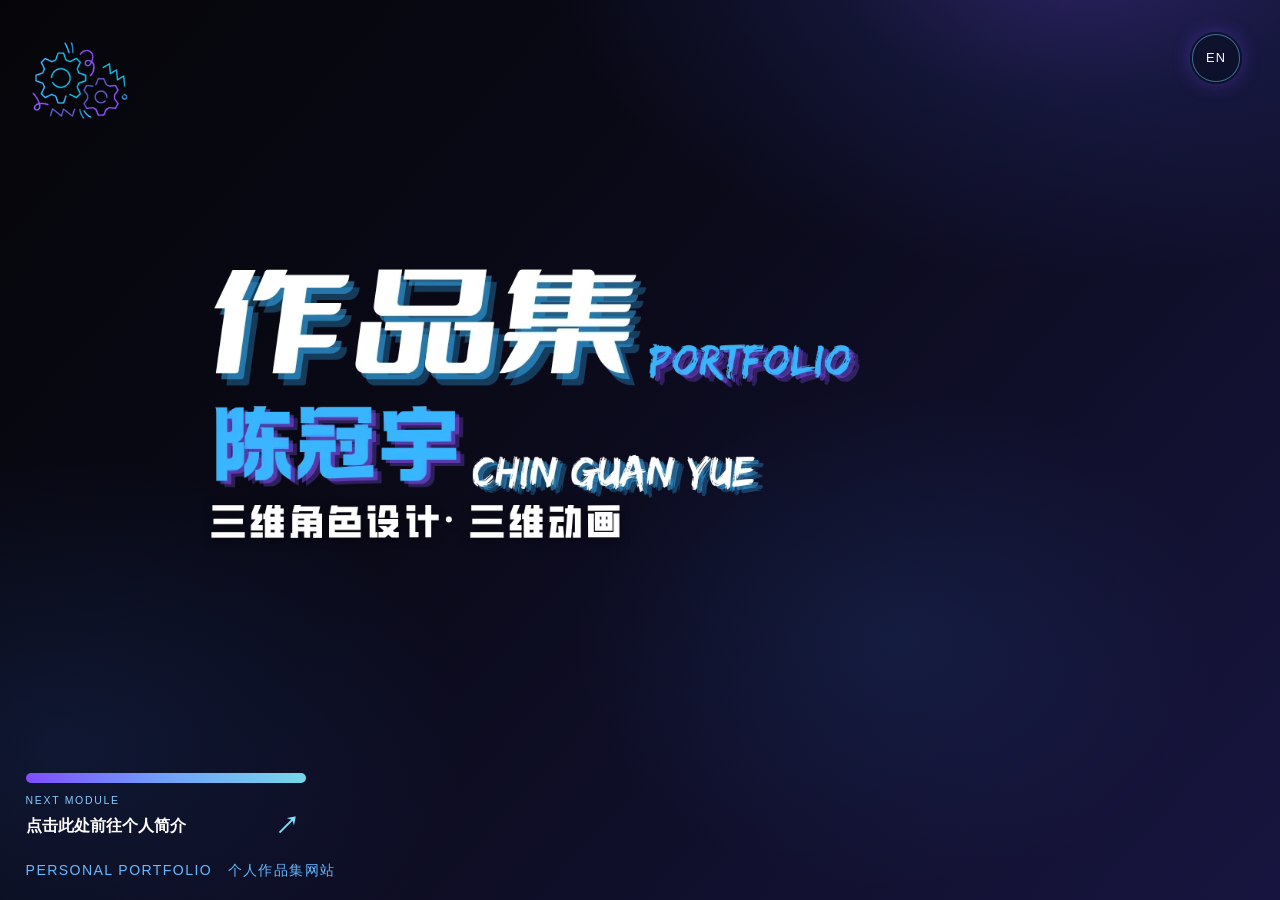
==== commit c0e144c0: "Refine glass visual system and harden loading" ====
--- a/index.html
+++ b/index.html
@@ -21,6 +21,7 @@
     <link rel="stylesheet" href="./polish-v12.css" />
     <link rel="stylesheet" href="./polish-v13.css" />
     <link rel="stylesheet" href="./polish-v14.css" />
+    <link rel="stylesheet" href="./polish-v15.css" />
   </head>
   <body data-language="zh">
     <div class="site-shell">
--- a/polish-v15.css
+++ b/polish-v15.css
@@ -0,0 +1,307 @@
+/* Visual refinement: quiet black canvas and blue-violet glass information cards. */
+:root {
+  --glass-violet: rgba(114, 79, 255, .31);
+  --glass-blue: rgba(58, 160, 255, .22);
+  --glass-edge: rgba(153, 188, 255, .38);
+}
+
+html,
+body,
+.site-shell {
+  background: #070711 !important;
+}
+
+/* The previous flowing line artwork is intentionally removed from the visual layer. */
+.asset-lines {
+  display: none !important;
+}
+
+.site-shell::before {
+  background:
+    radial-gradient(ellipse 58% 54% at 84% -8%, rgba(104, 77, 221, .38) 0%, rgba(53, 64, 166, .19) 36%, transparent 72%),
+    radial-gradient(ellipse 44% 46% at 5% 83%, rgba(45, 94, 192, .17) 0%, transparent 71%),
+    radial-gradient(ellipse 36% 40% at 70% 71%, rgba(47, 119, 210, .12) 0%, transparent 70%),
+    linear-gradient(132deg, #050509 0%, #0a0a19 42%, #17153f 100%);
+  content: "";
+  inset: 0;
+  pointer-events: none;
+  position: absolute;
+  z-index: -2;
+}
+
+.page-title h2,
+.gallery-heading p,
+.production-tag {
+  text-shadow: 0 8px 28px rgba(83, 110, 255, .24) !important;
+}
+
+/* Glass surfaces keep the information hierarchy, without adding new artwork. */
+.portrait,
+.bio {
+  background:
+    linear-gradient(127deg, rgba(76, 47, 164, .48), rgba(45, 88, 169, .37) 55%, rgba(51, 166, 205, .25)) padding-box,
+    linear-gradient(128deg, rgba(152, 112, 255, .82), rgba(121, 205, 255, .58) 48%, rgba(255, 255, 255, .16)) border-box !important;
+  border: 1px solid transparent !important;
+  box-shadow: 0 24px 70px rgba(0, 0, 0, .58), inset 0 1px 0 rgba(255, 255, 255, .18) !important;
+  backdrop-filter: blur(20px) saturate(118%);
+}
+
+/* Contact is intentionally typography-led rather than another large card. */
+.contact-stage {
+  background: transparent !important;
+  border: 0 !important;
+  box-shadow: none !important;
+  max-width: min(920px, 82vw) !important;
+  padding: clamp(28px, 4vw, 68px) clamp(18px, 3vw, 44px) !important;
+  position: relative;
+  width: 100%;
+}
+
+.contact-stage::before,
+.contact-stage::after {
+  background: linear-gradient(90deg, transparent, rgba(125, 83, 255, .76), rgba(110, 211, 255, .78), transparent);
+  content: "";
+  height: 1px;
+  left: 8%;
+  position: absolute;
+  right: 8%;
+}
+
+.contact-stage::before { top: 0; }
+.contact-stage::after { bottom: 0; }
+
+.contact-detail {
+  align-items: baseline !important;
+  border-bottom: 1px solid rgba(160, 183, 255, .16);
+  display: grid !important;
+  gap: clamp(18px, 4vw, 64px) !important;
+  grid-template-columns: minmax(150px, .72fr) 1.28fr;
+  justify-content: stretch !important;
+  margin: 0 !important;
+  padding: clamp(22px, 2.5vw, 34px) clamp(6px, .8vw, 16px);
+  text-align: left;
+}
+
+.contact-detail:last-child { border-bottom: 0; }
+
+.contact-detail > span {
+  color: #8abdfd;
+  font-family: var(--display);
+  font-size: clamp(12px, 1.15vw, 18px);
+  letter-spacing: .18em;
+  text-transform: uppercase;
+}
+
+.contact-detail a {
+  color: #f7faff !important;
+  font-family: var(--display) !important;
+  font-size: clamp(25px, 3.2vw, 54px) !important;
+  font-style: normal !important;
+  letter-spacing: .025em;
+  line-height: 1;
+  text-shadow: 0 8px 24px rgba(91, 117, 255, .3);
+}
+
+.contact-detail a:hover {
+  color: #b8eaff !important;
+  text-shadow: 0 0 24px rgba(123, 99, 255, .68) !important;
+}
+
+.portrait {
+  padding: clamp(10px, 1.1vw, 19px) !important;
+}
+
+.asset-portrait img {
+  filter: saturate(.92) contrast(1.03);
+}
+
+.bio-line {
+  border-color: rgba(160, 181, 255, .12) !important;
+}
+
+/* Work cards display the original material, with a restrained translucent title label. */
+.gallery {
+  gap: clamp(10px, .85vw, 18px) !important;
+}
+
+.card {
+  background: #080911 !important;
+  border: 1px solid rgba(154, 175, 255, .24) !important;
+  border-radius: clamp(18px, 1.7vw, 28px) !important;
+  box-shadow: 0 16px 40px rgba(0, 0, 0, .42), inset 0 1px 0 rgba(255, 255, 255, .09) !important;
+  isolation: isolate;
+  transition: flex .72s cubic-bezier(.22, .75, .22, 1), filter .38s ease, transform .38s ease, box-shadow .38s ease !important;
+}
+
+.card::before {
+  background:
+    linear-gradient(180deg, rgba(6, 7, 14, .05) 0%, rgba(6, 7, 14, .12) 48%, rgba(3, 4, 10, .84) 100%),
+    var(--art) center / cover no-repeat !important;
+  transform: none !important;
+}
+
+.card::after {
+  background: linear-gradient(135deg, rgba(135, 93, 255, .13), transparent 43%, rgba(91, 208, 255, .08)) !important;
+  border: 0 !important;
+  border-radius: inherit !important;
+  box-shadow: none !important;
+  inset: 0 !important;
+  opacity: 1 !important;
+  pointer-events: none;
+}
+
+.card i {
+  color: rgba(231, 242, 255, .92) !important;
+  text-shadow: 0 2px 16px rgba(0, 0, 0, .84) !important;
+}
+
+.card b {
+  background: linear-gradient(112deg, rgba(110, 71, 218, .82), rgba(66, 114, 209, .66) 58%, rgba(77, 183, 226, .56)) !important;
+  border: 1px solid rgba(220, 236, 255, .22);
+  border-radius: 13px;
+  box-shadow: inset 0 1px 0 rgba(255, 255, 255, .18), 0 10px 24px rgba(0, 0, 0, .29);
+  color: #fff !important;
+  max-width: 100%;
+  padding: .34em .52em;
+  text-shadow: 0 2px 14px rgba(0, 0, 0, .55) !important;
+}
+
+.card small {
+  background: rgba(5, 7, 18, .68) !important;
+  border: 1px solid rgba(170, 196, 255, .25);
+  box-shadow: inset 0 1px 0 rgba(255, 255, 255, .08);
+}
+
+.card:hover,
+.card:focus-visible,
+.card.expanded {
+  box-shadow: 0 22px 52px rgba(0, 0, 0, .58), 0 0 0 1px rgba(143, 173, 255, .28), inset 0 1px 0 rgba(255, 255, 255, .16) !important;
+}
+
+.card.expanded::before {
+  transform: scale(1.025) !important;
+}
+
+.gallery.expanded .card:not(.expanded) {
+  filter: brightness(.44) saturate(.68) !important;
+}
+
+/* The line only lights up when a pointer reaches a panel edge. */
+.edge-glow-panel > .panel-edge-glow {
+  padding: 1px !important;
+  z-index: 7 !important;
+}
+
+/* Full preview prioritises the original ratio. Portrait media receives more vertical room. */
+.work-modal {
+  background:
+    linear-gradient(128deg, rgba(29, 19, 70, .94), rgba(20, 47, 93, .92) 58%, rgba(24, 84, 106, .9)) padding-box,
+    linear-gradient(128deg, rgba(145, 102, 255, .86), rgba(95, 196, 255, .74), rgba(255, 255, 255, .2)) border-box !important;
+  border: 1px solid transparent !important;
+  border-radius: clamp(22px, 2vw, 34px) !important;
+  max-height: 92svh !important;
+  max-width: min(1440px, 94vw) !important;
+  overflow: hidden !important;
+  width: min(1320px, 94vw) !important;
+}
+
+.modal-art {
+  background: #000 !important;
+  height: min(66svh, 720px) !important;
+  min-height: 0;
+}
+
+.modal-art.has-media {
+  background: #000 !important;
+}
+
+.modal-media-item {
+  background: #000;
+  object-fit: contain !important;
+}
+
+.modal-copy {
+  background: linear-gradient(112deg, rgba(44, 27, 113, .95), rgba(43, 88, 151, .94) 61%, rgba(45, 122, 142, .92)) !important;
+  max-height: 25svh;
+  overflow-y: auto;
+  padding: clamp(18px, 2.3vw, 34px) clamp(24px, 4.1vw, 64px) !important;
+}
+
+.modal-copy h2 {
+  font-size: clamp(28px, 3.2vw, 54px) !important;
+  margin: 4px 0 10px !important;
+}
+
+.modal-copy p {
+  font-size: clamp(14px, 1.25vw, 20px) !important;
+  line-height: 1.62 !important;
+}
+
+.work-modal.portrait-preview {
+  max-width: min(940px, 92vw) !important;
+  width: min(880px, 92vw) !important;
+}
+
+.work-modal.portrait-preview .modal-art {
+  height: min(74svh, 820px) !important;
+}
+
+.work-modal.portrait-preview .modal-copy {
+  max-height: 15svh;
+  padding-block: clamp(12px, 1.4vw, 20px) !important;
+}
+
+.work-modal.portrait-preview .modal-copy h2 {
+  font-size: clamp(21px, 2.1vw, 32px) !important;
+}
+
+.work-modal.portrait-preview .modal-copy p,
+.work-modal.portrait-preview .modal-copy em {
+  display: none;
+}
+
+.modal-nav,
+.close {
+  background: rgba(7, 9, 20, .72) !important;
+  border-color: rgba(158, 184, 255, .48) !important;
+  box-shadow: 0 8px 24px rgba(0, 0, 0, .42);
+}
+
+@media (max-width: 700px) {
+  .contact-stage {
+    max-width: 90vw !important;
+    padding-inline: 8px !important;
+  }
+
+  .contact-detail {
+    gap: 10px !important;
+    grid-template-columns: 1fr;
+    padding-block: 22px;
+    text-align: center;
+  }
+
+  .contact-detail a { font-size: clamp(23px, 7.4vw, 38px) !important; }
+
+  .work-modal {
+    max-height: 94svh !important;
+    max-width: 96vw !important;
+    width: 96vw !important;
+  }
+
+  .modal-art {
+    height: min(63svh, 650px) !important;
+  }
+
+  .modal-copy {
+    max-height: 28svh;
+    padding: 18px 22px !important;
+  }
+
+  .work-modal.portrait-preview .modal-art {
+    height: min(73svh, 720px) !important;
+  }
+
+  .work-modal.portrait-preview .modal-copy {
+    max-height: 16svh;
+  }
+}
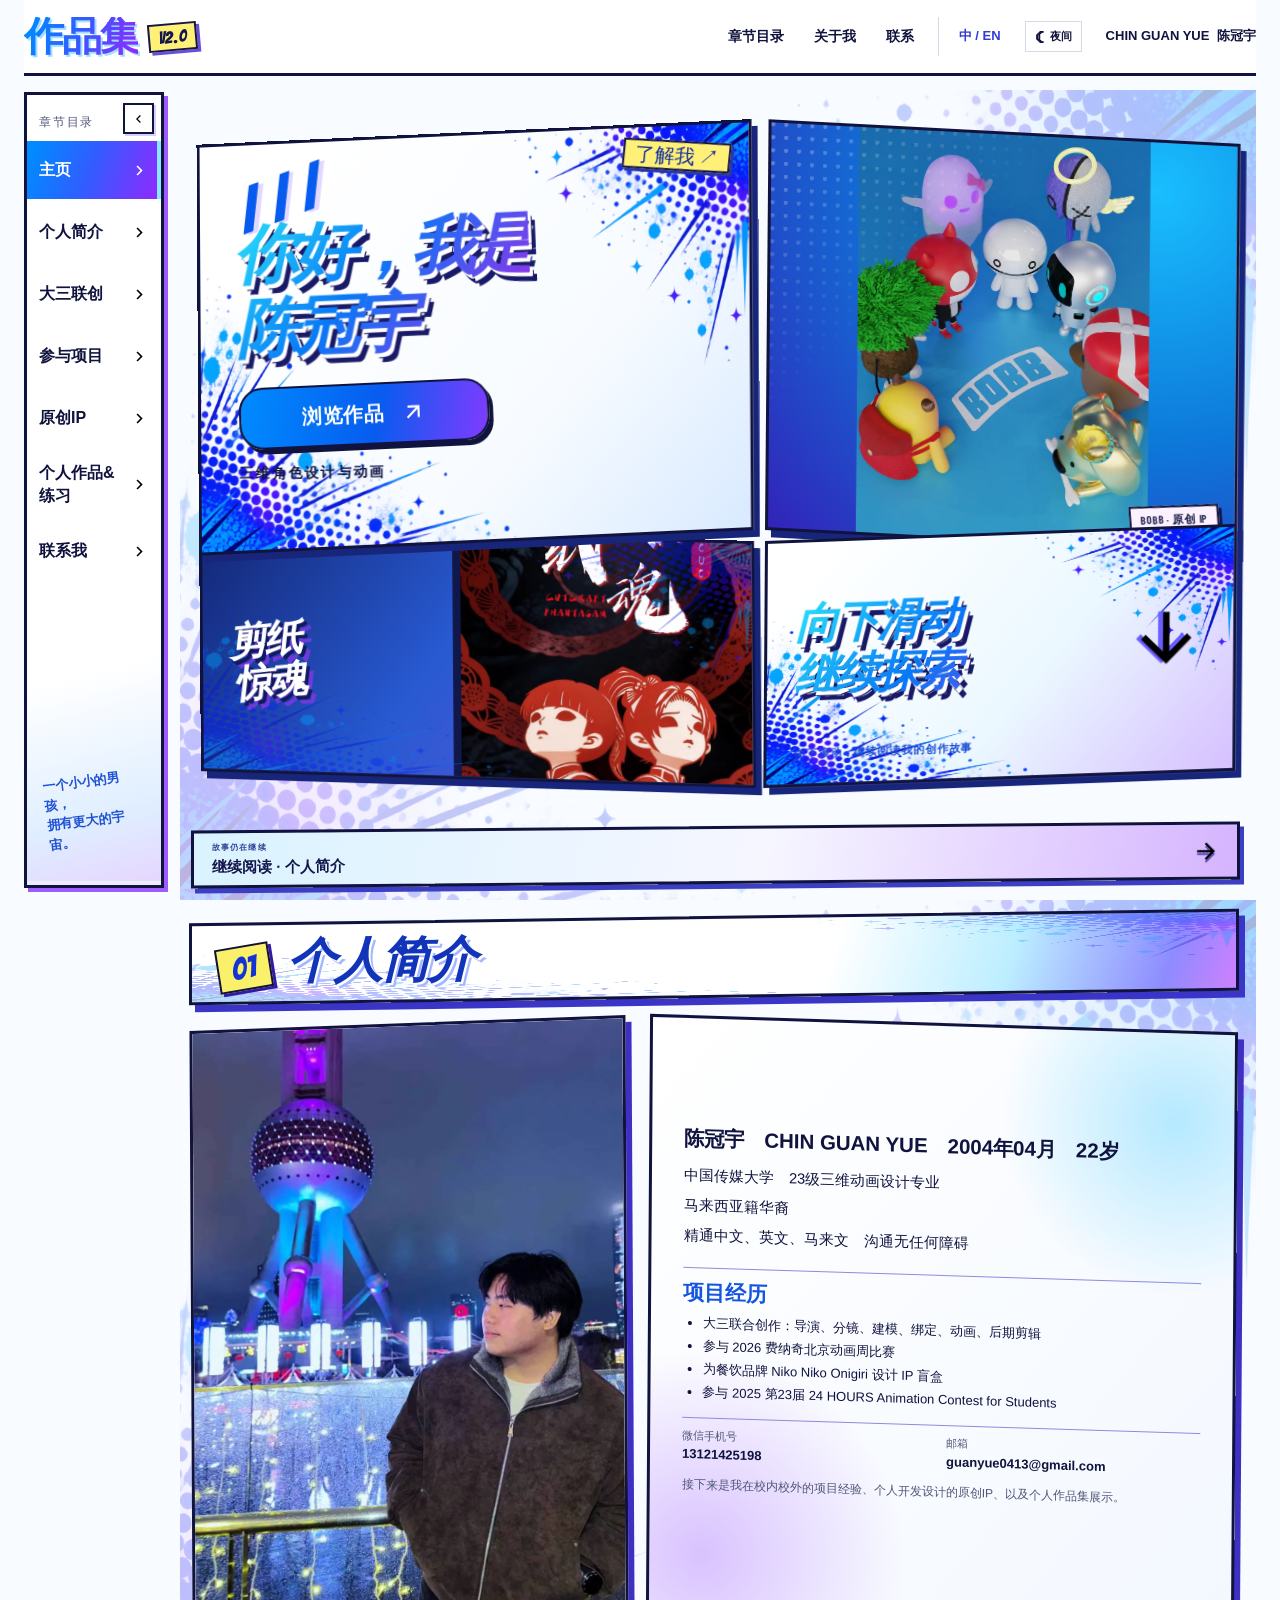
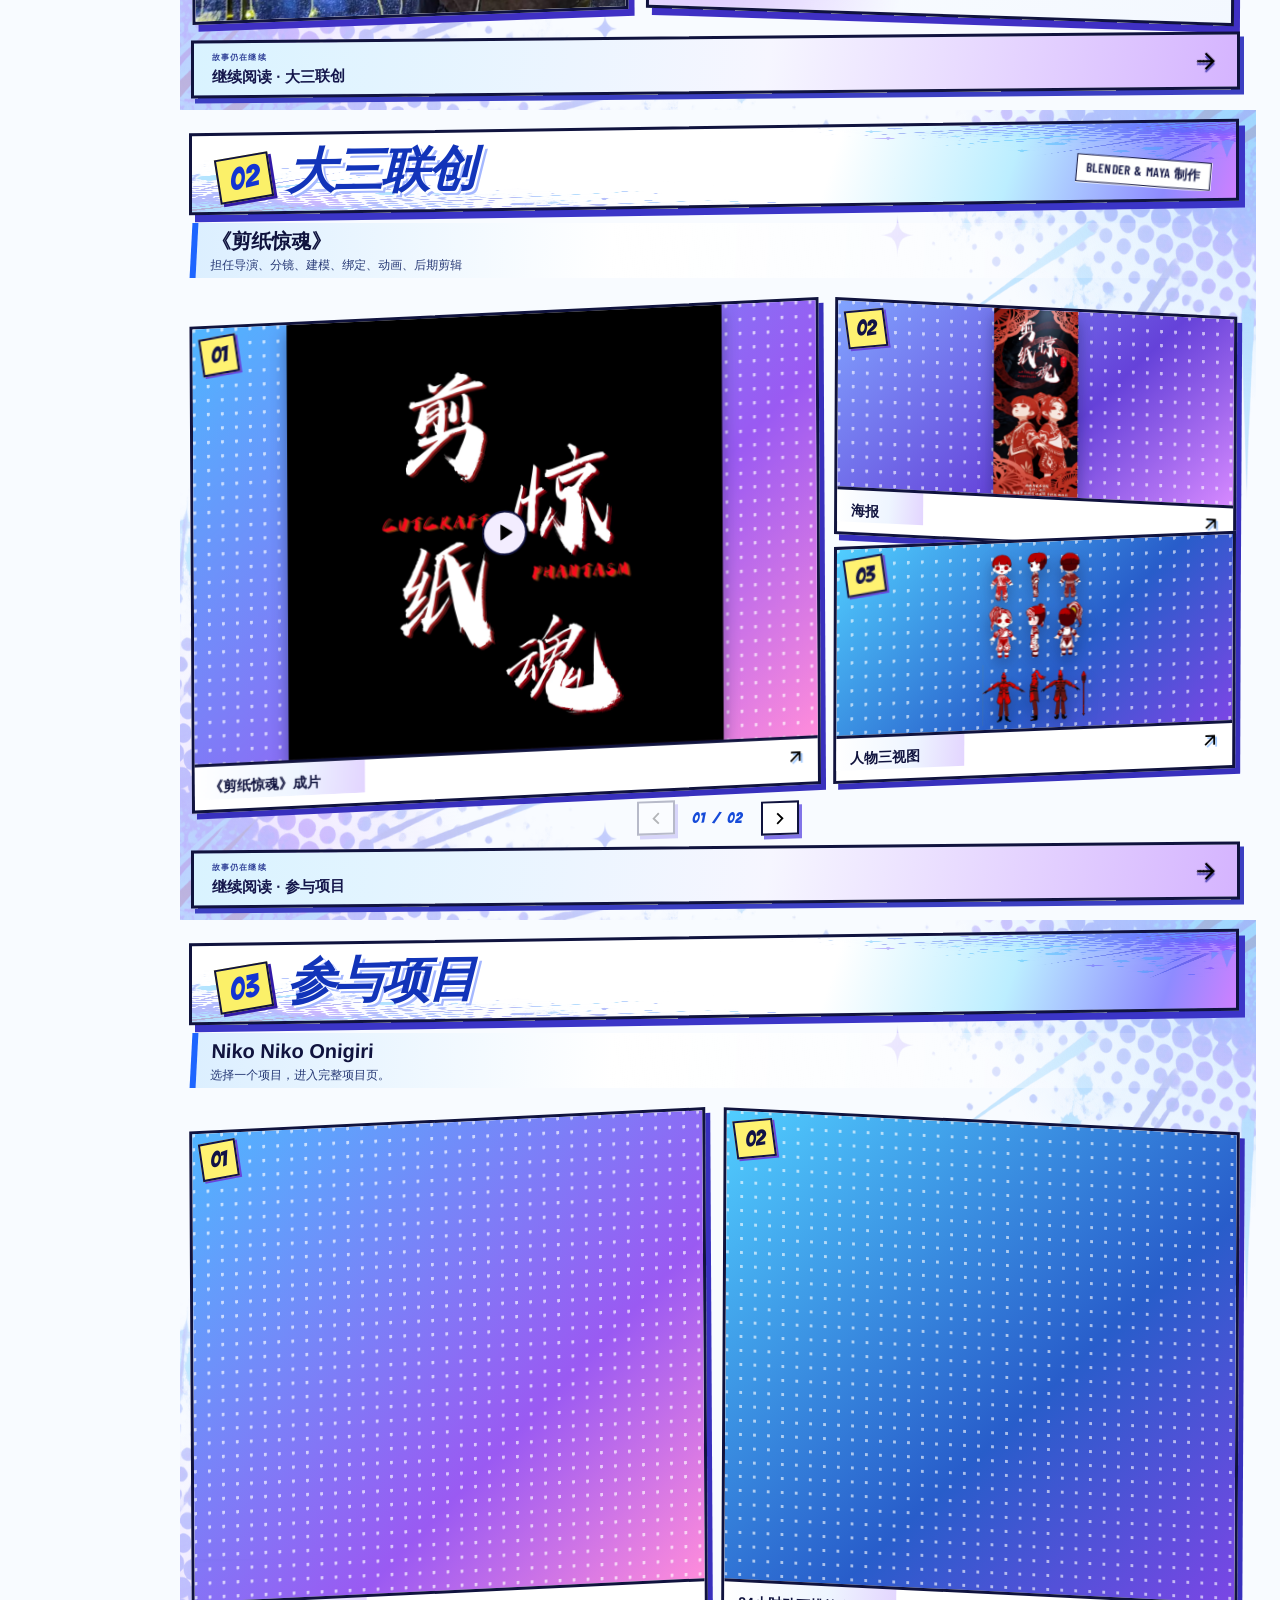
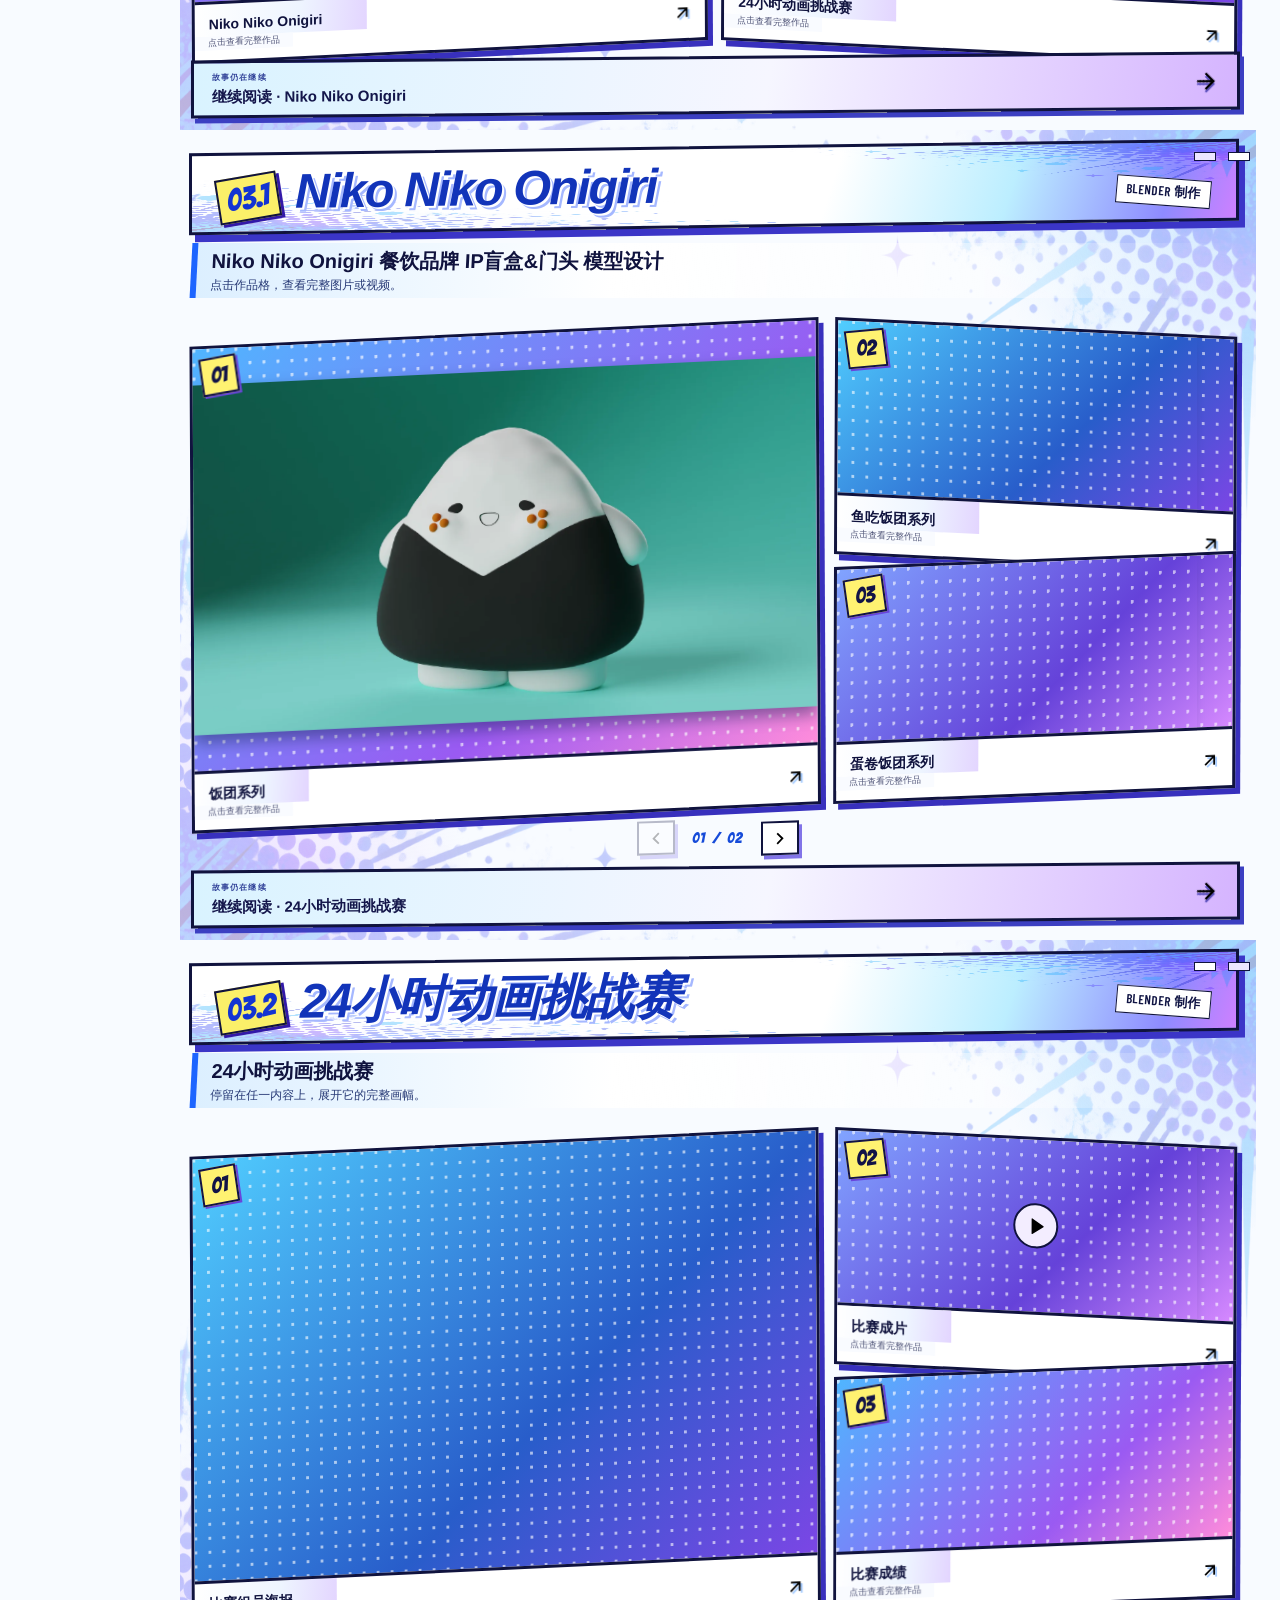
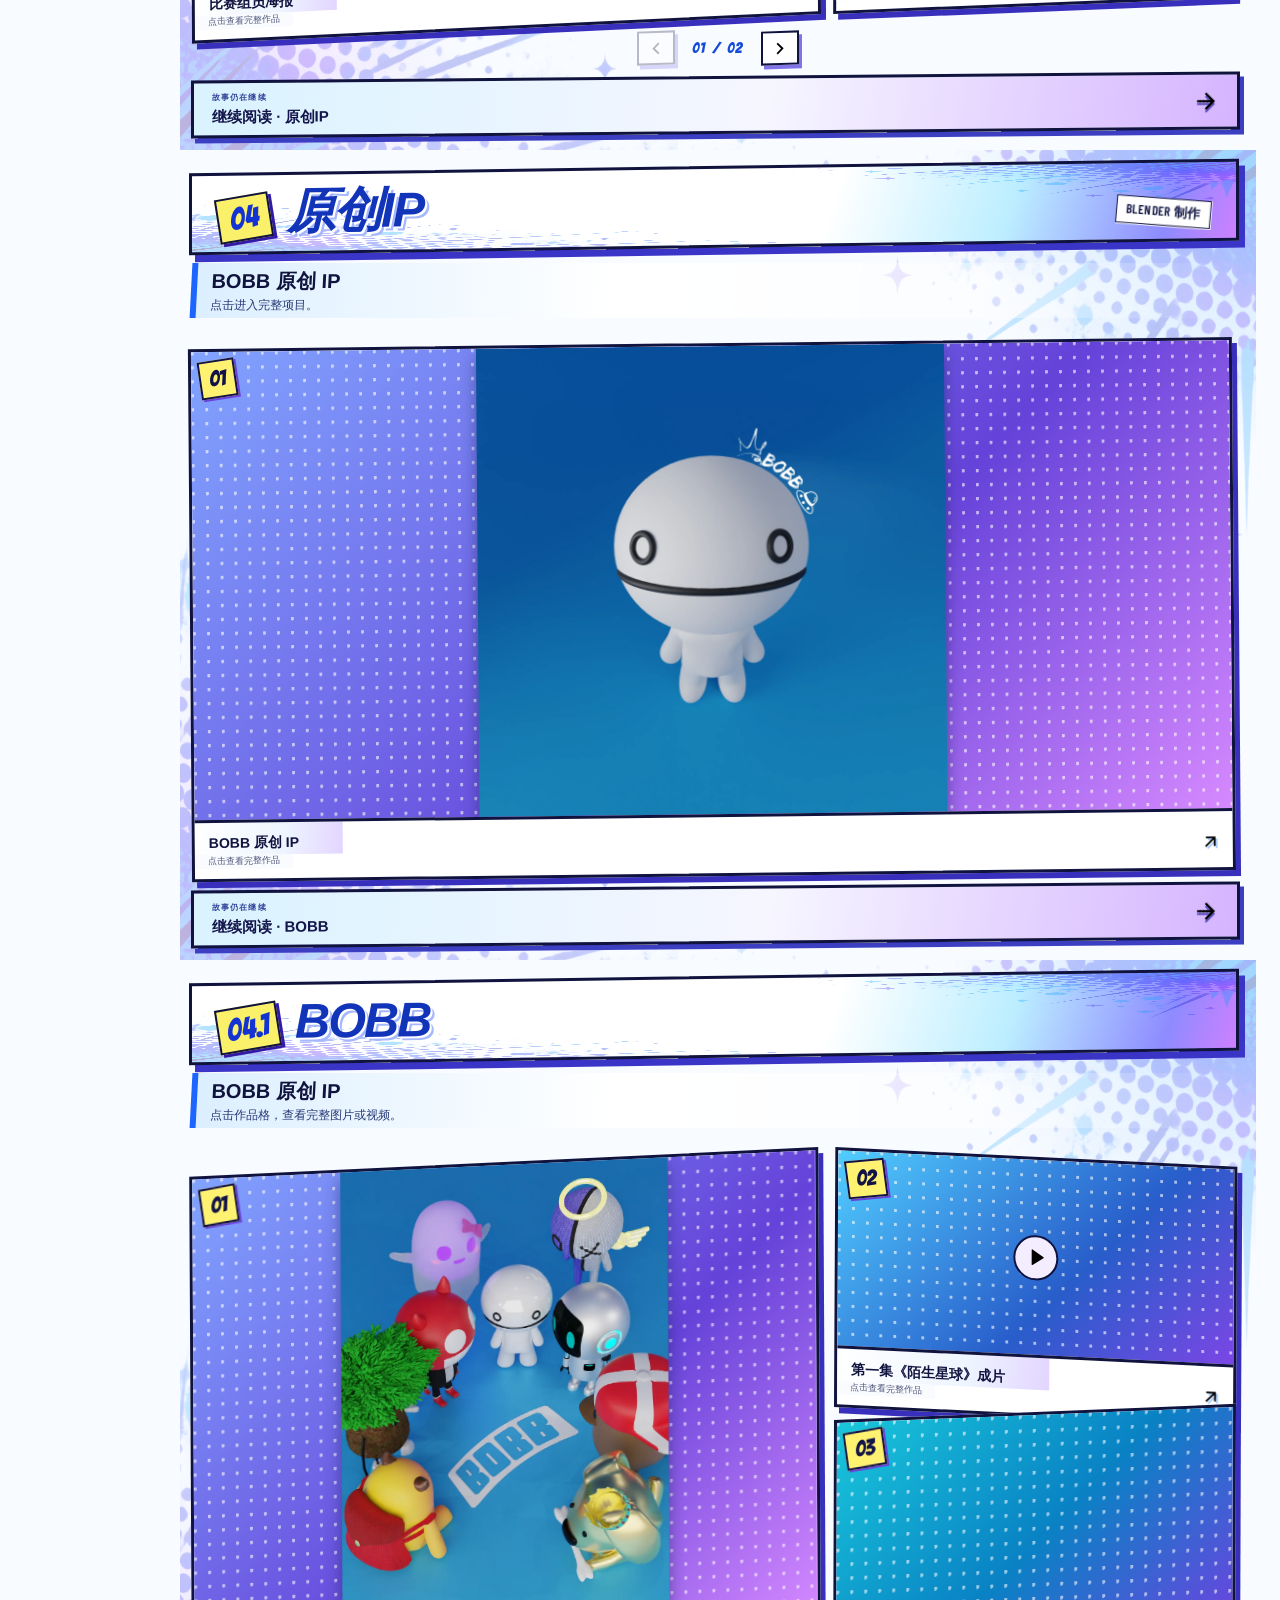
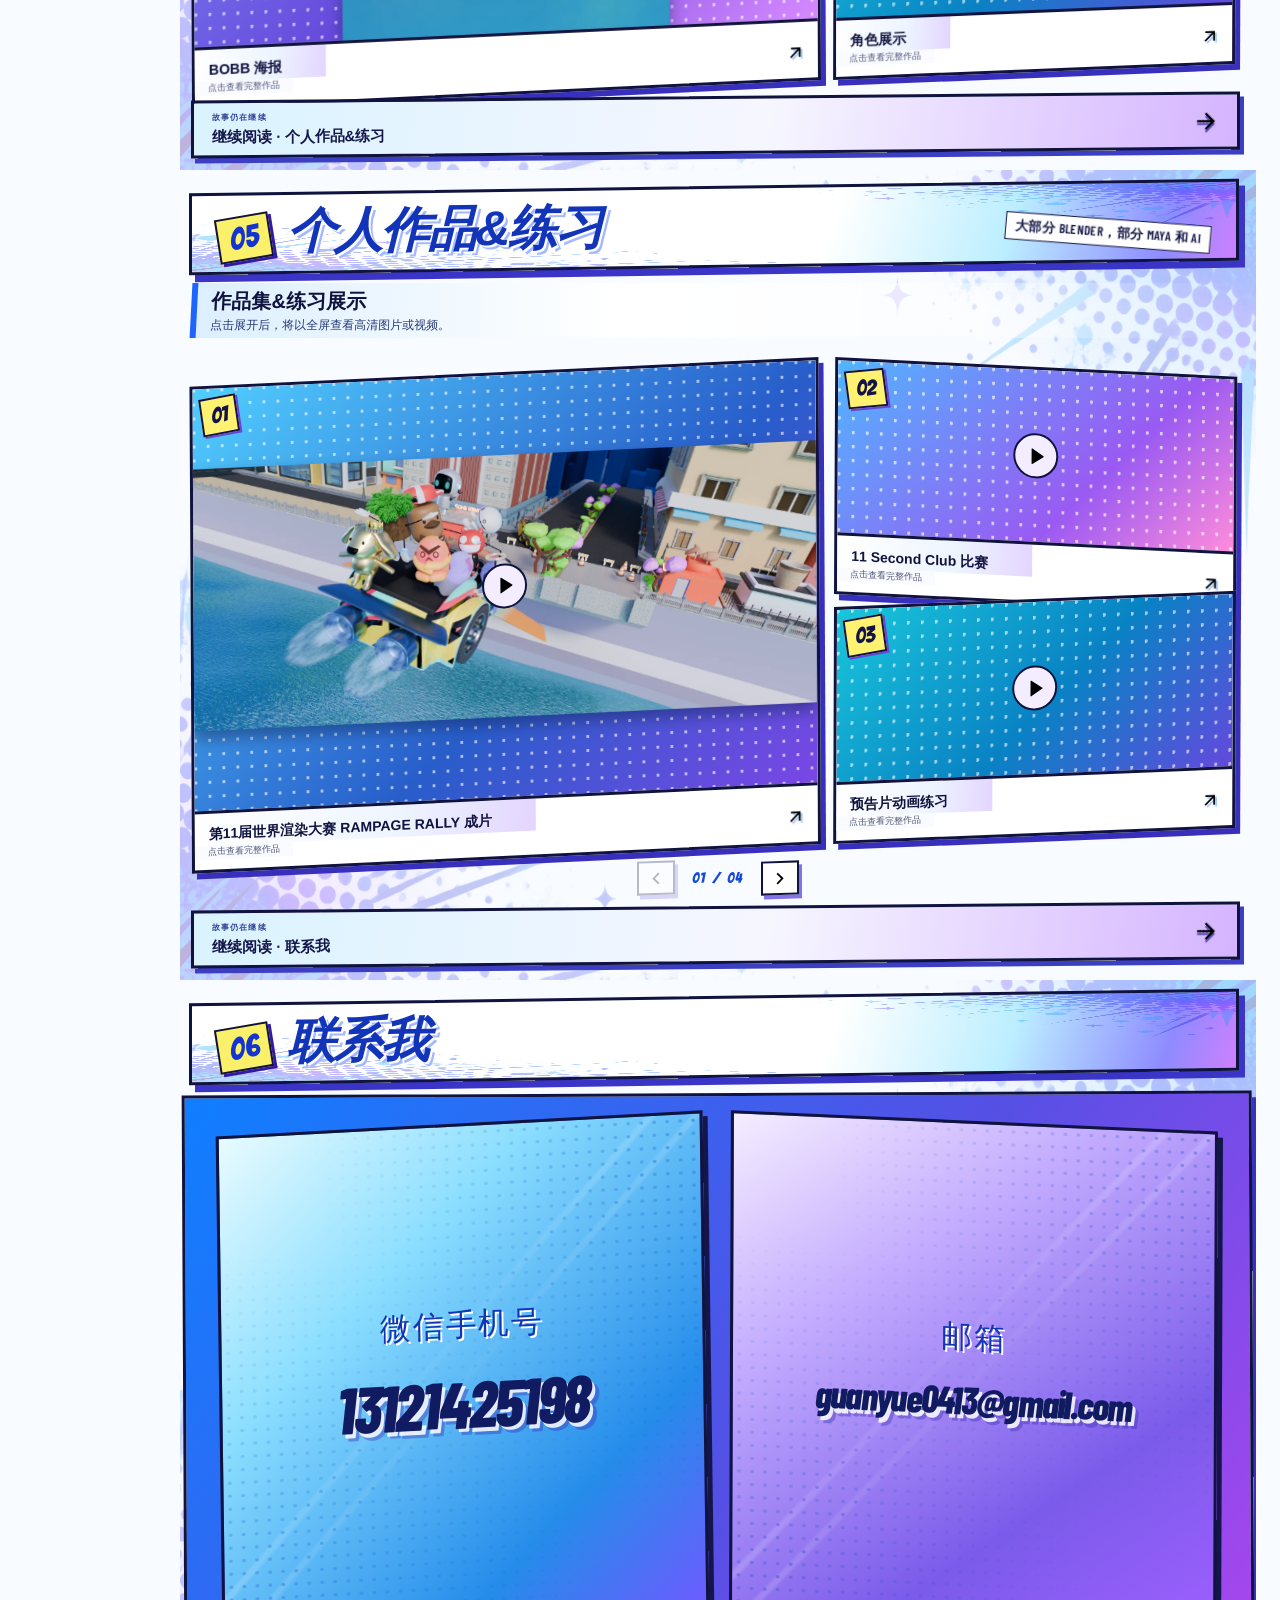
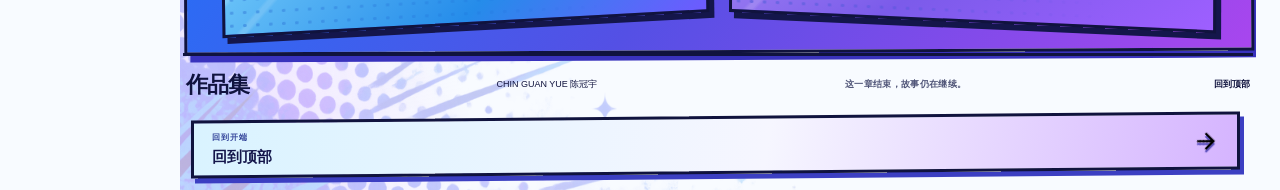
==== commit de48eec3: "Publish V2 comic portfolio with bilingual chapters and reliable media previews" ====
--- a/index.html
+++ b/index.html
@@ -1,198 +1,204 @@
-<!doctype html>
-<html lang="zh-CN">
-  <head>
-    <meta charset="UTF-8" />
-    <meta name="viewport" content="width=device-width, initial-scale=1.0" />
-    <meta name="description" content="陈冠宇｜三维角色设计、三维动画个人作品集" />
-    <title>Funnyboy Portfolio</title>
-    <link rel="stylesheet" href="./styles.css" />
-    <link rel="stylesheet" href="./enhancements.css" />
-    <link rel="stylesheet" href="./polish.css" />
-    <link rel="stylesheet" href="./polish-v2.css" />
-    <link rel="stylesheet" href="./polish-v3.css" />
-    <link rel="stylesheet" href="./polish-v4.css" />
-    <link rel="stylesheet" href="./polish-v5.css" />
-    <link rel="stylesheet" href="./polish-v6.css" />
-    <link rel="stylesheet" href="./polish-v7.css" />
-    <link rel="stylesheet" href="./polish-v8.css" />
-    <link rel="stylesheet" href="./polish-v9.css" />
-    <link rel="stylesheet" href="./polish-v10.css" />
-    <link rel="stylesheet" href="./polish-v11.css" />
-    <link rel="stylesheet" href="./polish-v12.css" />
-    <link rel="stylesheet" href="./polish-v13.css" />
-    <link rel="stylesheet" href="./polish-v14.css" />
-    <link rel="stylesheet" href="./polish-v15.css" />
-  </head>
-  <body data-language="zh">
-    <div class="site-shell">
-      <div class="motion-lines asset-lines reveal-lines" aria-hidden="true">
-        <img class="line-art line-1" src="./web-images/image-002.webp" alt="" />
-        <img class="line-art line-2" src="./web-images/image-003.webp" alt="" />
-        <img class="line-art line-3" src="./web-images/image-004.webp" alt="" />
-        <img class="line-art line-4" src="./web-images/image-005.webp" alt="" />
-      </div>
-      <canvas class="click-ripples" id="clickRipples" aria-hidden="true"></canvas>
-
-      <header class="site-header">
-        <div class="nav-control" id="navControl">
-          <button class="gear asset-gear" id="menuToggle" type="button" aria-label="展开或收起模块入口" aria-expanded="false" aria-controls="primaryNav">
-            <img src="./web-images/image-007.webp" alt="" />
+<!doctype html>
+<html lang="zh-CN">
+  <head>
+    <meta charset="UTF-8" />
+    <meta name="viewport" content="width=device-width, initial-scale=1.0" />
+    <meta name="description" content="Jayden 陈冠宇｜三维角色设计与三维动画作品集" />
+    <meta name="theme-color" content="#ffffff" />
+    <title>Jayden — Portfolio V2.0</title>
+    <link rel="preconnect" href="https://pub-4ccac1ee9e26469e80d086bf24ae96d7.r2.dev" />
+    <link rel="preload" href="./web-images/v2-display.ttf" as="font" type="font/ttf" crossorigin />
+    <link rel="preload" href="./web-images/v2-bangers.ttf" as="font" type="font/ttf" crossorigin />
+    <link rel="stylesheet" href="./site.css" />
+  </head>
+  <body data-language="zh">
+    <a class="skip-link" href="#reading">跳到作品内容</a>
+    <div class="site-shell">
+      <header class="site-header">
+        <div class="brand-lockup"><a class="wordmark gradient-text" href="#home" aria-label="作品集 — 返回主页" data-i18n="v2.wordmark">作品集</a><span class="version-badge">V2.0</span></div>
+        <nav class="header-links" aria-label="快捷导航">
+          <a href="#collab" data-i18n="v2.index">章节目录</a>
+          <a href="#profile" data-i18n="v2.about">关于我</a>
+          <a href="#contact" data-i18n="v2.contact">联系</a>
+        </nav>
+        <button id="languageToggle" class="language-toggle" type="button" aria-label="Switch to English">中 / EN</button>
+        <button id="themeToggle" class="theme-toggle" type="button" aria-label="切换到夜间模式" aria-pressed="false"><span aria-hidden="true">☾</span><b data-i18n="v2.darkMode">夜间</b></button>
+        <a class="owner-name" href="#profile">CHIN GUAN YUE <span>陈冠宇</span></a>
+      </header>
+
+      <div class="reading-layout" id="reading">
+        <aside class="chapter-rail comic-panel">
+          <button id="railToggle" class="rail-toggle" type="button" aria-expanded="true" aria-controls="primaryNav" aria-label="收起章节目录">
+            <img class="icon" src="./web-images/v2-left.svg" alt="" />
           </button>
-          <nav class="primary-nav hover-nav" id="primaryNav" aria-label="作品集模块">
-            <button type="button" data-target="home"><span data-i18n="nav.home">主页</span></button>
-            <button type="button" data-target="profile"><span data-i18n="nav.profile">个人简介</span></button>
-            <button type="button" data-target="collab"><span data-i18n="nav.collab">大三联创</span></button>
-            <button type="button" data-target="projects"><span data-i18n="nav.projects">参与项目</span></button>
-            <button type="button" data-target="ip"><span data-i18n="nav.ip">原创IP</span></button>
-            <button type="button" data-target="works"><span data-i18n="nav.works">个人作品</span></button>
-            <button type="button" data-target="contact"><span data-i18n="nav.contact">联系我</span></button>
-          </nav>
-        </div>
-        <button class="language-toggle" id="languageToggle" type="button" aria-label="切换中文和英文">EN</button>
-      </header>
-
-      <main>
-        <section class="screen home active" data-screen="home" aria-labelledby="homeTitle">
-          <div class="home-copy home-art-copy">
-            <div id="homeTitle" class="title-art-window" role="img" aria-label="作品集 PORTFOLIO，陈冠宇 CHIN GUAN YUE，三维角色设计 · 三维动画">
-              <img class="home-title-art" src="./web-images/image-001.webp" alt="" />
+          <p class="rail-label" data-i18n="v2.chapters">章节目录</p>
+          <nav id="primaryNav" class="primary-nav" aria-label="作品集章节">
+            <button type="button" data-target="home" class="current"><span data-i18n="v2.prologue">主页</span><img class="icon" src="./web-images/v2-right.svg" alt="" /></button>
+            <button type="button" data-target="profile"><span data-i18n="nav.profile">个人简介</span><img class="icon" src="./web-images/v2-right.svg" alt="" /></button>
+            <button type="button" data-target="collab"><span data-i18n="nav.collab">大三联创</span><img class="icon" src="./web-images/v2-right.svg" alt="" /></button>
+            <button type="button" data-target="projects"><span data-i18n="nav.projects">参与项目</span><img class="icon" src="./web-images/v2-right.svg" alt="" /></button>
+            <button type="button" data-target="ip"><span data-i18n="nav.ip">原创 IP</span><img class="icon" src="./web-images/v2-right.svg" alt="" /></button>
+            <button type="button" data-target="works"><span data-i18n="nav.works">个人作品</span><img class="icon" src="./web-images/v2-right.svg" alt="" /></button>
+            <button type="button" data-target="contact"><span data-i18n="nav.contact">联系我</span><img class="icon" src="./web-images/v2-right.svg" alt="" /></button>
+          </nav>
+          <p class="rail-note" data-i18n="v2.railNote">一个小小的男孩，拥有更大的宇宙。</p>
+          <span class="reading-progress" aria-hidden="true"><span id="readingProgress"></span></span>
+        </aside>
+        <main>
+          <section class="screen home active" data-screen="home" id="home" aria-labelledby="homeTitle">
+            <div class="home-comic-grid">
+              <article class="home-intro comic-panel" role="link" tabindex="0" aria-label="了解 Jayden，前往个人简介">
+                <span class="comic-burst" aria-hidden="true">///</span>
+                <h1 id="homeTitle" class="gradient-text" data-i18n="v2.homeTitle">你好，我是<br />陈冠宇</h1>
+                <a class="comic-button" href="#collab"><span data-i18n="v2.browse">浏览作品</span><img class="icon" src="./web-images/v2-arrow.svg" alt="" /></a>
+                <p data-i18n="v2.homeCraft">三维角色设计与动画</p>
+              </article>
+              <a class="home-art-panel home-bobb comic-panel" href="#bobb" aria-label="查看 BOBB 原创角色项目">
+                <img src="./web-images/image-009.webp" alt="BOBB 原创角色合影" fetchpriority="high" />
+                <span data-i18n="v2.bobbLabel">BOBB · 原创 IP</span>
+              </a>
+              <a class="home-art-panel home-niko home-cutcraft comic-panel" href="#collab" aria-label="CUTCRAFT PHANTASM · 大三联创《剪纸惊魂》">
+                <img src="./web-images/image-025.webp" alt="《剪纸惊魂》电影海报" fetchpriority="high" />
+                <em data-i18n="v2.cutcraftHome">剪纸<br />惊魂</em>
+              </a>
+              <a class="home-scroll-panel comic-panel" href="#profile">
+                <strong class="gradient-text" data-i18n="v2.scrollTitle">向下滑动<br />继续探索</strong>
+                <img class="icon" src="./web-images/v2-arrow.svg" alt="" />
+                <span data-i18n="v2.scrollHint">向下滚动，继续阅读我的创作故事</span>
+              </a>
             </div>
-          </div>
-        </section>
-
-        <section class="screen profile" data-screen="profile" aria-labelledby="profileTitle" aria-hidden="true">
-          <div class="page-title reveal"><span>01</span><h2 id="profileTitle" data-i18n="nav.profile">个人简介</h2></div>
-          <div class="profile-layout depth-group">
-            <div class="portrait reveal asset-portrait depth-surface profile-preview-trigger" data-profile-preview="portrait" tabindex="0" role="button" aria-label="查看完整照片">
-              <img src="./web-images/image-064.webp" alt="陈冠宇在夜景前的照片" loading="lazy" decoding="async" />
-            </div>
-            <article class="bio reveal depth-surface profile-preview-trigger" data-profile-preview="bio" tabindex="0" role="button" aria-label="查看完整基本信息">
-              <i class="bio-line" aria-hidden="true"></i>
-              <p data-i18n="bio.identity">陈冠宇　CHIN GUAN YUE　2004年04月　22岁</p>
-              <p data-i18n="bio.school">中国传媒大学　23级三维动画设计专业</p>
-              <p data-i18n="bio.nationality">马来西亚籍华裔</p>
-              <p data-i18n="bio.language">精通中文、英文、马来文　沟通无任何障碍</p>
-              <hr />
-              <h3 data-i18n="bio.experience">项目经历</h3>
-              <ul>
-                <li data-i18n="bio.exp1">大三联合创作：导演、分镜、建模、绑定、动画、后期剪辑</li>
-                <li data-i18n="bio.exp2">参与 2026 费纳奇北京动画周比赛</li>
-                <li data-i18n="bio.exp3">为餐饮品牌 Niko Niko Onigiri 设计 IP 盲盒</li>
-                <li data-i18n="bio.exp4">参与 2025 第23届 24 HOURS Animation Contest for Students</li>
-              </ul>
-              <div class="bio-contacts" aria-label="联系方式">
-                <a href="tel:13121425198"><span data-i18n="bio.phone">微信手机号</span><strong>13121425198</strong></a>
-                <a href="mailto:guanyue0413@gmail.com"><span data-i18n="bio.email">邮箱</span><strong>guanyue0413@gmail.com</strong></a>
-              </div>
-              <p class="bio-intro" data-i18n="bio.intro">接下来是我在校内校外的项目经验、个人开发设计的原创IP、以及个人作品集展示。</p>
-            </article>
-          </div>
-        </section>
-
-        <section class="screen gallery-screen" data-screen="collab" aria-labelledby="collabTitle" aria-hidden="true">
-          <div class="page-title reveal"><span>02</span><h2 id="collabTitle" data-i18n="nav.collab">大三联创</h2><small class="production-tag" data-i18n="tag.collab">BLENDER &amp; MAYA 制作</small></div>
-          <div class="gallery-heading reveal"><p class="collab-project-title">《剪纸惊魂》</p><small class="collab-project-role" id="collabText">担任导演、分镜、建模、绑定、动画、后期剪辑</small></div>
-          <div class="gallery reveal" data-description-target="collabText">
-            <button class="card warm media-card" type="button" style="--art:url('./web-images/image-026.webp')" data-media-type="video" data-media-src="./assets/collab/《剪纸惊魂》 成片.mp4" data-title-zh="《剪纸惊魂》成片" data-title-en="《剪纸惊魂》成片" data-description-zh="《剪纸惊魂》成片：傍晚姐弟二人闲来剪纸，不慎触犯民俗禁忌，纸人鬼怪幻化实体将姐姐卷入诡异剪纸异世界。胆小的弟弟鼓足勇气踏入险境救人，冒险途中得到神秘红纸人相助，最终姐弟携手挣脱幻境重回现实。此番奇遇过后，任性的姐姐懂得心存敬畏，怯懦的弟弟也变得勇敢坚毅。" data-description-en="《剪纸惊魂》成片：傍晚姐弟二人闲来剪纸，不慎触犯民俗禁忌，纸人鬼怪幻化实体将姐姐卷入诡异剪纸异世界。胆小的弟弟鼓足勇气踏入险境救人，冒险途中得到神秘红纸人相助，最终姐弟携手挣脱幻境重回现实。此番奇遇过后，任性的姐姐懂得心存敬畏，怯懦的弟弟也变得勇敢坚毅。" data-tone="warm"><i>01</i><b>《剪纸惊魂》成片</b></button>
-            <button class="card violet media-card" type="button" style="--art:url('./web-images/image-025.webp')" data-media-type="image" data-media-src="./web-images/image-025.webp" data-title-zh="海报" data-title-en="海报" data-description-zh="海报：海报。" data-description-en="海报：海报。" data-tone="violet"><i>02</i><b>海报</b></button>
-            <button class="card blue media-card" type="button" style="--art:url('./web-images/image-022.webp')" data-media-type="image" data-media-src="./web-images/image-022.webp" data-title-zh="人物三视图" data-title-en="人物三视图" data-description-zh="人物三视图：从上往下是 弟弟人物建模、姐姐人物建模、红色纸人战士人物建模。" data-description-en="人物三视图：从上往下是 弟弟人物建模、姐姐人物建模、红色纸人战士人物建模。" data-tone="blue"><i>03</i><b>人物三视图</b></button>
-            <button class="card mint media-card" type="button" style="--art:url('./web-images/image-023.webp')" data-media-type="image" data-media-src="./web-images/image-023.webp" data-title-zh="场景图1" data-title-en="场景图1" data-description-zh="场景图1：剪纸世界场景建模1." data-description-en="场景图1：剪纸世界场景建模1." data-tone="mint"><i>04</i><b>场景图1</b></button>
-            <button class="card warm media-card" type="button" style="--art:url('./web-images/image-024.webp')" data-media-type="image" data-media-src="./web-images/image-024.webp" data-title-zh="场景图2" data-title-en="场景图2" data-description-zh="场景图2：剪纸世界场景建模2." data-description-en="场景图2：剪纸世界场景建模2." data-tone="warm"><i>05</i><b>场景图2</b></button>
-          </div>
-        </section>
-
-        <section class="screen gallery-screen" data-screen="projects" aria-labelledby="projectsTitle" aria-hidden="true">
-          <div class="page-title reveal"><span>03</span><h2 id="projectsTitle" data-i18n="nav.projects">参与项目</h2></div>
-          <div class="gallery-heading reveal"><p id="projectsHeadline" data-i18n="projects.headline">Niko Niko Onigiri</p><small id="projectsText" data-i18n="projects.hint">学校作品与甲方模型项目将在这里展开。</small></div>
-          <div class="gallery reveal" data-description-target="projectsText" data-title-target="projectsHeadline">
-            <button class="card warm route-card" type="button" style="--art:url('./web-images/image-029.webp')" data-route="niko" data-title-zh="Niko Niko Onigiri" data-title-en="Niko Niko Onigiri" data-description-zh="餐饮品牌 Niko Niko Onigiri 的IP盲盒设计项目。点击进入项目详情。" data-description-en="An IP blind-box design project for Niko Niko Onigiri. Click to enter the project." data-tone="warm"><i>01</i><b>Niko Niko Onigiri</b><small data-i18n="projects.enter">点击进入</small></button>
-            <button class="card blue route-card" type="button" style="--art:url('./web-images/image-028.webp')" data-route="hours" data-title-zh="24小时动画挑战赛" data-title-en="24 HOURS Animation Contest" data-description-zh="第23届 24小时动画挑战赛参赛项目。点击进入项目详情。" data-description-en="A project for the 24 HOURS Animation Contest. Click to enter the project." data-tone="blue"><i>02</i><b data-i18n="projects.hoursTitle">24小时动画挑战赛</b><small data-i18n="projects.enter">点击进入</small></button>
-          </div>
-        </section>
-
-        <section class="screen gallery-screen project-detail-screen" data-screen="niko" aria-labelledby="nikoTitle" aria-hidden="true">
-          <div class="page-title reveal"><span>03.1</span><h2 id="nikoTitle">Niko Niko Onigiri</h2><small class="production-tag" data-i18n="tag.blender">BLENDER 制作</small></div>
-          <div class="gallery-heading reveal"><p data-i18n="niko.headline">Niko Niko Onigiri 餐饮品牌 IP盲盒&amp;门头 模型设计</p><small id="nikoText" data-i18n="niko.hint">停留在任一内容上，展开它的完整画幅。</small></div>
-          <div class="gallery reveal" data-description-target="nikoText">
-            <button class="card warm media-card" type="button" style="--art:url('./web-images/image-042.webp')" data-media-type="image" data-media-srcs="./web-images/image-042.webp|./web-images/image-043.webp|./web-images/image-044.webp" data-title-zh="饭团系列" data-title-en="Onigiri Series" data-description-zh="饭团 1、2、3。" data-description-en="Onigiri 1, 2 and 3." data-tone="warm"><i>01</i><b data-i18n="niko.card1">饭团系列</b><small data-i18n="card.hint">悬停 / 点击</small></button>
-            <button class="card blue media-card" type="button" style="--art:url('./web-images/image-045.webp')" data-media-type="image" data-media-srcs="./web-images/image-045.webp|./web-images/image-046.webp|./web-images/image-047.webp" data-title-zh="鱼吃饭团系列" data-title-en="Fish Eating Onigiri Series" data-description-zh="鱼吃饭团 1、2、3。" data-description-en="Fish Eating Onigiri 1, 2 and 3." data-tone="blue"><i>02</i><b data-i18n="niko.card2">鱼吃饭团系列</b><small data-i18n="card.hint">悬停 / 点击</small></button>
-            <button class="card violet media-card" type="button" style="--art:url('./web-images/image-036.webp')" data-media-type="image" data-media-srcs="./web-images/image-036.webp|./web-images/image-037.webp|./web-images/image-038.webp" data-title-zh="蛋卷饭团系列" data-title-en="Omelette Onigiri Series" data-description-zh="蛋卷饭团 1、2、3。" data-description-en="Omelette Onigiri 1, 2 and 3." data-tone="violet"><i>03</i><b data-i18n="niko.card3">蛋卷饭团系列</b><small data-i18n="card.hint">悬停 / 点击</small></button>
-            <button class="card mint media-card" type="button" style="--art:url('./web-images/image-030.webp')" data-media-type="image" data-media-srcs="./web-images/image-030.webp|./web-images/image-031.webp|./web-images/image-032.webp" data-title-zh="天妇罗饭团系列" data-title-en="Tempura Onigiri Series" data-description-zh="天妇罗饭团 1、2、3。" data-description-en="Tempura Onigiri 1, 2 and 3." data-tone="mint"><i>04</i><b data-i18n="niko.card4">天妇罗饭团系列</b><small data-i18n="card.hint">悬停 / 点击</small></button>
-            <button class="card blue media-card" type="button" style="--art:url('./web-images/image-039.webp')" data-media-type="image" data-media-srcs="./web-images/image-039.webp|./web-images/image-040.webp|./web-images/image-041.webp" data-title-zh="门头系列" data-title-en="Storefront Series" data-description-zh="门头 1、2、3。" data-description-en="Storefront 1, 2 and 3." data-tone="blue"><i>05</i><b data-i18n="niko.card5">门头系列</b><small data-i18n="card.hint">悬停 / 点击</small></button>
-            <button class="card warm media-card" type="button" style="--art:url('./web-images/image-035.webp')" data-media-type="image" data-media-srcs="./web-images/image-035.webp|./web-images/image-033.webp|./web-images/image-034.webp" data-title-zh="实体店面照片" data-title-en="Storefront Photos" data-description-zh="地址：36, Jalan Puteri 5/1, Bandar Puteri, 47100 Selangor, Malaysia。电话号码：+60 11-1650 3688。营业时间：周日、周一、周三至周六 9 am–8:30 pm；周二 5–8:30 pm。Google 链接：https://share.google/2zQesJtaG3l3KU2Vp" data-description-en="Address: 36, Jalan Puteri 5/1, Bandar Puteri, 47100 Selangor, Malaysia. Phone: +60 11-1650 3688. Hours: Sunday, Monday, Wednesday–Saturday 9 am–8:30 pm; Tuesday 5–8:30 pm. Google link: https://share.google/2zQesJtaG3l3KU2Vp" data-tone="warm"><i>06</i><b data-i18n="niko.card6">实体店面照片</b><small data-i18n="card.hint">悬停 / 点击</small></button>
-          </div>
-          <div class="project-pager" aria-label="参与项目分页"><button class="project-dot active" type="button" data-project-target="niko" aria-label="Niko Niko Onigiri"></button><button class="project-dot" type="button" data-project-target="hours" aria-label="24 HOURS Animation Contest for Students"></button></div>
-        </section>
-
-        <section class="screen gallery-screen project-detail-screen" data-screen="hours" aria-labelledby="hoursTitle" aria-hidden="true">
-          <div class="page-title reveal"><span>03.2</span><h2 id="hoursTitle" data-i18n="hours.pageTitle">24小时动画挑战赛</h2><small class="production-tag" data-i18n="tag.blender">BLENDER 制作</small></div>
-          <div class="gallery-heading reveal"><p data-i18n="hours.headline">24小时动画挑战赛</p><small id="hoursText" data-i18n="hours.hint">停留在任一内容上，展开它的完整画幅。</small></div>
-          <div class="gallery reveal" data-description-target="hoursText">
-            <button class="card blue media-card" type="button" style="--art:url('./web-images/image-028.webp')" data-media-type="image" data-media-src="./web-images/image-028.webp" data-title-zh="比赛组员海报" data-title-en="Team Poster" data-description-zh="担任分镜设计、三维场景建模、镜头渲染。油管链接：https://www.youtube.com/@okOkayokei" data-description-en="Storyboard Design · 3D Environment Modeling · Shot Rendering. YouTube link: https://www.youtube.com/@okOkayokei" data-tone="blue"><i>01</i><b data-i18n="hours.card1">比赛组员海报</b><small data-i18n="card.hint">悬停 / 点击</small></button>
-            <button class="card violet media-card" type="button" style="--art:url('./web-images/image-028.webp')" data-media-type="video" data-media-src="./assets/hours/比赛成片.mp4" data-title-zh="比赛成片" data-title-en="Final Film" data-description-zh="比赛成片。" data-description-en="Final Film." data-tone="violet"><i>02</i><b data-i18n="hours.card2">比赛成片</b><small data-i18n="card.hint">悬停 / 点击</small></button>
-            <button class="card warm media-card" type="button" style="--art:url('./web-images/image-027.webp')" data-media-type="image" data-media-src="./web-images/image-027.webp" data-title-zh="比赛成绩" data-title-en="Competition Result" data-description-zh="比赛成绩（组别名字是okokayokei）。" data-description-en="Competition result (team name: okokayokei)." data-tone="warm"><i>03</i><b data-i18n="hours.card3">比赛成绩</b><small data-i18n="card.hint">悬停 / 点击</small></button>
-            <button class="card mint media-card" type="button" style="--art:url('./web-images/image-028.webp')" data-media-type="video" data-media-src="./assets/hours/比赛幕后影片.mp4" data-title-zh="幕后影片" data-title-en="Behind-the-Scenes Film" data-description-zh="幕后影片。" data-description-en="Behind-the-scenes film." data-tone="mint"><i>04</i><b data-i18n="hours.card4">幕后影片</b><small data-i18n="card.hint">悬停 / 点击</small></button>
-          </div>
-          <div class="project-pager" aria-label="参与项目分页"><button class="project-dot" type="button" data-project-target="niko" aria-label="Niko Niko Onigiri"></button><button class="project-dot active" type="button" data-project-target="hours" aria-label="24 HOURS Animation Contest for Students"></button></div>
-        </section>
-
-        <section class="screen gallery-screen" data-screen="ip" aria-labelledby="ipTitle" aria-hidden="true">
-          <div class="page-title reveal"><span>04</span><h2 id="ipTitle" data-i18n="nav.ip">原创IP</h2><small class="production-tag" data-i18n="tag.blender">BLENDER 制作</small></div>
-          <div class="gallery-heading reveal"><p data-i18n="ip.headline">BOBB 原创 IP</p><small id="ipText" data-i18n="ip.hint">点击进入完整项目。</small></div>
-          <div class="gallery reveal ip-project-gallery" data-description-target="ipText">
-            <button class="card violet route-card" type="button" style="--art:url('./web-images/image-013.webp')" data-route="bobb" data-title-zh="BOBB 原创 IP" data-title-en="BOBB Original IP" data-description-zh="BOBB 原创 IP 项目。点击进入完整项目。" data-description-en="BOBB original IP project. Click to enter the full project." data-tone="violet"><i>01</i><b>BOBB</b><small data-i18n="ip.enter">点击进入</small></button>
-          </div>
-        </section>
-
-        <section class="screen gallery-screen project-detail-screen" data-screen="bobb" aria-labelledby="bobbTitle" aria-hidden="true">
-          <div class="page-title reveal"><span>04.1</span><h2 id="bobbTitle">BOBB</h2></div>
-          <div class="gallery-heading reveal"><p data-i18n="bobb.headline">BOBB 原创 IP</p><small id="bobbText" data-i18n="bobb.hint">停留在任一内容上，展开它的完整画幅。</small></div>
-          <div class="gallery reveal" data-description-target="bobbText">
-            <button class="card violet media-card" type="button" style="--art:url('./web-images/image-009.webp')" data-media-type="image" data-media-src="./web-images/image-009.webp" data-title-zh="BOBB 海报" data-title-en="BOBB Poster" data-description-zh="BOBB 原创 IP 海报。" data-description-en="BOBB original IP poster." data-tone="violet"><i>01</i><b data-i18n="bobb.card1">海报</b><small data-i18n="card.hint">悬停 / 点击</small></button>
-            <button class="card blue media-card" type="button" style="--art:url('./web-images/image-021.webp')" data-media-type="video" data-media-src="./assets/bobb/第一集 《陌生星球》 成片/BOBB《陌生星球》成片.mp4" data-title-zh="第一集《陌生星球》成片" data-title-en="Episode 1: Oddland" data-description-zh="一颗充满奇迹的陌生星球，在平静的某个瞬间，迎来了一位陌生的客人。这个客人并非自愿到来，且选择了最张扬的方式迫降。看来一时半会是离不开这个陌生的星球了。" data-description-en="A miraculous planet receives an unexpected visitor, forced into a dramatic landing. For now, this stranger is not leaving the planet any time soon." data-tone="blue"><i>02</i><b data-i18n="bobb.card2">第一集《陌生星球》成片</b><small data-i18n="card.hint">悬停 / 点击</small></button>
-            <button class="card mint media-card" type="button" style="--art:url('./web-images/image-010.webp')" data-media-type="image" data-media-srcs="./web-images/image-010.webp|./web-images/image-018.webp|./web-images/image-008.webp|./web-images/image-011.webp|./web-images/image-012.webp|./web-images/image-014.webp|./web-images/image-015.webp|./web-images/image-016.webp|./web-images/image-017.webp|./web-images/image-019.webp|./web-images/image-020.webp" data-title-zh="角色展示" data-title-en="Character Showcase" data-description-zh="依序展示 BOBB、MARTY no.4、ANGELA、DAMON、FISH、ISON、KING RETRIEVER、LIL TREE、LILY、MEEP 与 RP。" data-description-en="Featuring BOBB, MARTY no.4, ANGELA, DAMON, FISH, ISON, KING RETRIEVER, LIL TREE, LILY, MEEP and RP in sequence." data-tone="mint"><i>03</i><b data-i18n="bobb.card3">角色展示</b><small data-i18n="card.hint">悬停 / 点击</small></button>
-          </div>
-        </section>
-
-        <section class="screen gallery-screen" data-screen="works" aria-labelledby="worksTitle" aria-hidden="true">
-          <div class="page-title reveal"><span>05</span><h2 id="worksTitle" data-i18n="nav.works">个人作品</h2><small class="production-tag" data-i18n="tag.works">大部分 BLENDER，部分 MAYA 和 AI</small></div>
-          <div class="gallery-heading reveal"><p data-i18n="works.headline">把练习、热爱与成长，整理成可以被看见的作品。</p><small id="worksText" data-i18n="works.hint">点击展开后，将以全屏查看高清图片或视频。</small></div>
-          <div class="gallery reveal" data-description-target="worksText">
-            <button class="card blue media-card" type="button" style="--art:url('./web-images/image-057.webp')" data-media-type="video" data-media-src="./assets/practice/第11届世界渲染大赛 RAMPAGE RALLY 成片.mp4" data-title-zh="第11届世界渲染大赛 RAMPAGE RALLY 成片" data-title-en="11th World Rendering Competition: RAMPAGE RALLY" data-description-zh="第11届世界渲染大赛 RAMPAGE RALLY 成片。" data-description-en="Final film for the 11th World Rendering Competition: RAMPAGE RALLY." data-tone="blue"><i>01</i><b data-i18n="works.card1">RAMPAGE RALLY 成片</b><small data-i18n="card.hint">悬停 / 点击</small></button>
-            <button class="card warm media-card" type="button" style="--art:url('./web-images/image-048.webp')" data-media-types="image|video" data-media-srcs="./web-images/image-048.webp|./assets/practice/11 Second Club比赛/2025年6月 11SecClub_Competition 对白动画短片.mp4" data-title-zh="11 Second Club 比赛" data-title-en="11 Second Club Competition" data-description-zh="2025年6月 11SecClub Competition 对白动画短片。" data-description-en="June 2025 11SecClub Competition dialogue animation short." data-tone="warm"><i>02</i><b data-i18n="works.card2">11 Second Club 比赛</b><small data-i18n="card.hint">悬停 / 点击</small></button>
-            <button class="card mint media-card" type="button" data-media-type="video" data-media-src="./assets/practice/预告片练习.mp4" data-title-zh="预告片动画练习" data-title-en="Trailer Animation Exercise" data-description-zh="预告片动画练习。" data-description-en="Trailer animation exercise." data-tone="mint"><i>03</i><b data-i18n="works.card3">预告片动画练习</b><small data-i18n="card.hint">悬停 / 点击</small></button>
-            <button class="card violet media-card" type="button" style="--art:url('./web-images/image-049.webp')" data-media-type="image" data-media-srcs="./web-images/image-049.webp|./web-images/image-050.webp" data-title-zh="AI 生成练习" data-title-en="AI Generation Exercises" data-description-zh="河边的小鸭、集市追逐。" data-description-en="Duck by the River; Market Chase." data-tone="violet"><i>04</i><b data-i18n="works.card4">AI 生成练习</b><small data-i18n="card.hint">悬停 / 点击</small></button>
-            <button class="card blue media-card" type="button" data-media-type="video" data-media-srcs="./assets/practice/MAYA 动画练习/异兽动画练习.mov|./assets/practice/MAYA 动画练习/漂浮生物动画练习.mp4|./assets/practice/MAYA 动画练习/立定跳远动画练习.mp4" data-title-zh="MAYA 动画练习" data-title-en="MAYA Animation Exercises" data-description-zh="异兽动画练习、漂浮生物动画练习、立定跳远动画练习。" data-description-en="Creature animation, floating creature animation, and standing long-jump animation exercises." data-tone="blue"><i>05</i><b data-i18n="works.card5">MAYA 动画练习</b><small data-i18n="card.hint">悬停 / 点击</small></button>
-            <button class="card warm media-card" type="button" style="--art:url('./web-images/image-051.webp')" data-media-types="image|video" data-media-srcs="./web-images/image-051.webp|./assets/practice/一分钟故事短片《心动一分钟》/《心动一分钟》 故事短片.mp4" data-title-zh="一分钟故事短片《心动一分钟》" data-title-en="One-Minute Story: Heartbeat in a Minute" data-description-zh="《心动一分钟》故事短片与海报。" data-description-en="HeartBeat in a Minute short film and poster." data-tone="warm"><i>06</i><b data-i18n="works.card6">《心动一分钟》</b><small data-i18n="card.hint">悬停 / 点击</small></button>
-            <button class="card mint media-card" type="button" style="--art:url('./web-images/image-052.webp')" data-media-types="image|image|image|video|video" data-media-srcs="./web-images/image-052.webp|./web-images/image-053.webp|./web-images/image-054.webp|./assets/practice/人物绑定练习/人物运动练习.mkv|./assets/practice/人物绑定练习/角色介绍视频.mp4" data-title-zh="人物绑定练习" data-title-en="Character Rigging Exercises" data-description-zh="人物绑定练习：三张设定图片、人物运动练习与角色介绍视频。" data-description-en="Character rigging exercises: three stills, a movement exercise, and a character introduction video." data-tone="mint"><i>07</i><b data-i18n="works.card7">人物绑定练习</b><small data-i18n="card.hint">悬停 / 点击</small></button>
-            <button class="card violet media-card" type="button" style="--art:url('./web-images/image-055.webp')" data-media-types="video|image|image" data-media-srcs="./assets/practice/动画作业/《消失的BOBB》（vanishing of BOBB）.mkv|./web-images/image-055.webp|./web-images/image-056.webp" data-title-zh="动画作业" data-title-en="Animation Assignment" data-description-zh="《消失的BOBB》与单帧渲染作品。" data-description-en="Vanishing of BOBB and single-frame renders." data-tone="violet"><i>08</i><b data-i18n="works.card8">动画作业</b><small data-i18n="card.hint">悬停 / 点击</small></button>
-            <button class="card blue media-card" type="button" data-media-types="video|video|video|video|video|video" data-media-srcs="./assets/practice/动画练习/bobby cat.mkv|./assets/practice/动画练习/Bobby kick something.mp4|./assets/practice/动画练习/bobby sword music.mp4|./assets/practice/动画练习/bounce ball with music.mp4|./assets/practice/动画练习/clockwise with music.mp4|./assets/practice/动画练习/pick up things with music.mp4" data-title-zh="动画练习" data-title-en="Animation Exercises" data-description-zh="bobby cat、Bobby kick something、bobby sword music、bounce ball、clockwise、pick up things。" data-description-en="bobby cat, Bobby kick something, bobby sword music, bounce ball, clockwise, and pick up things." data-tone="blue"><i>09</i><b data-i18n="works.card9">动画练习</b><small data-i18n="card.hint">悬停 / 点击</small></button>
-            <button class="card warm media-card" type="button" style="--art:url('./web-images/image-057.webp')" data-media-type="image" data-media-srcs="./web-images/image-057.webp|./web-images/image-058.webp|./web-images/image-059.webp|./web-images/image-060.webp|./web-images/image-061.webp|./web-images/image-062.webp|./web-images/image-063.webp" data-title-zh="单帧渲染练习" data-title-en="Single-Frame Rendering Exercises" data-description-zh="RAMPAGE RALLY、八二年可乐、壁纸、头像、游戏房、登月、花园。" data-description-en="RAMPAGE RALLY, 82 Cola, wallpaper, portrait, game room, moon landing, and garden." data-tone="warm"><i>10</i><b data-i18n="works.card10">单帧渲染练习</b><small data-i18n="card.hint">悬停 / 点击</small></button>
-          </div>
-        </section>
-
-        <section class="screen contact-screen" data-screen="contact" aria-label="联系我" aria-hidden="true">
-          <div class="contact-stage reveal depth-single depth-surface">
+          </section>
+        <section class="screen profile" data-screen="profile" id="profile" aria-labelledby="profileTitle">
+          <div class="page-title reveal"><span>01</span><h2 id="profileTitle" data-i18n="nav.profile">个人简介</h2></div>
+          <div class="profile-layout depth-group">
+            <div class="portrait reveal asset-portrait depth-surface profile-preview-trigger" data-profile-preview="portrait" tabindex="0" role="button" aria-label="查看完整照片">
+              <img src="./web-images/image-064.webp" alt="陈冠宇在夜景前的照片" loading="lazy" decoding="async" />
+            </div>
+            <article class="bio reveal depth-surface profile-preview-trigger" data-profile-preview="bio" tabindex="0" role="button" aria-label="查看完整基本信息">
+              <i class="bio-line"></i>
+              <p data-i18n="bio.identity">陈冠宇　CHIN GUAN YUE　2004年04月　22岁</p>
+              <p data-i18n="bio.school">中国传媒大学　23级三维动画设计专业</p>
+              <p data-i18n="bio.nationality">马来西亚籍华裔</p>
+              <p data-i18n="bio.language">精通中文、英文、马来文　沟通无任何障碍</p>
+              <hr />
+              <h3 data-i18n="bio.experience">项目经历</h3>
+              <ul>
+                <li data-i18n="bio.exp1">大三联合创作：导演、分镜、建模、绑定、动画、后期剪辑</li>
+                <li data-i18n="bio.exp2">参与 2026 费纳奇北京动画周比赛</li>
+                <li data-i18n="bio.exp3">为餐饮品牌 Niko Niko Onigiri 设计 IP 盲盒</li>
+                <li data-i18n="bio.exp4">参与 2025 第23届 24 HOURS Animation Contest for Students</li>
+              </ul>
+              <div class="bio-contacts" aria-label="联系方式">
+                <a href="tel:13121425198"><span data-i18n="bio.phone">微信手机号</span><strong>13121425198</strong></a>
+                <a href="mailto:guanyue0413@gmail.com"><span data-i18n="bio.email">邮箱</span><strong>guanyue0413@gmail.com</strong></a>
+              </div>
+              <p class="bio-intro" data-i18n="bio.intro">接下来是我在校内校外的项目经验、个人开发设计的原创IP、以及个人作品集展示。</p>
+            </article>
+          </div>
+        </section>
+
+        <section class="screen gallery-screen" data-screen="collab" id="collab" aria-labelledby="collabTitle">
+          <div class="page-title reveal"><span>02</span><h2 id="collabTitle" data-i18n="nav.collab">大三联创</h2><small class="production-tag" data-i18n="tag.collab">BLENDER &amp; MAYA 制作</small></div>
+          <div class="gallery-heading reveal"><p class="collab-project-title" data-i18n="v2.cutcraftTitle">《剪纸惊魂》</p><small class="collab-project-role" id="collabText" data-i18n="v2.cutcraftRole">担任导演、分镜、建模、绑定、动画、后期剪辑</small></div>
+          <div class="gallery reveal" data-description-target="collabText">
+            <button class="card warm media-card" type="button" style="--art:url('./web-images/image-026.webp')" data-media-type="video" data-media-src="./assets/collab/《剪纸惊魂》 成片.mp4" data-title-zh="《剪纸惊魂》成片" data-title-en="CUTCRAFT PHANTASM · Final Film" data-description-zh="《剪纸惊魂》成片：傍晚姐弟二人闲来剪纸，不慎触犯民俗禁忌，纸人鬼怪幻化实体将姐姐卷入诡异剪纸异世界。胆小的弟弟鼓足勇气踏入险境救人，冒险途中得到神秘红纸人相助，最终姐弟携手挣脱幻境重回现实。此番奇遇过后，任性的姐姐懂得心存敬畏，怯懦的弟弟也变得勇敢坚毅。" data-description-en="Cutcraft Phantasm: Two siblings accidentally break a folk taboo while making paper cuttings. The sister is pulled into a strange world of living paper figures, and her timid brother must enter it to save her. Helped by a mysterious red paper warrior, they find their way home together." data-tone="warm"><i>01</i><b>《剪纸惊魂》成片</b></button>
+            <button class="card violet media-card" type="button" style="--art:url('./web-images/image-025.webp')" data-media-type="image" data-media-src="./web-images/image-025.webp" data-title-zh="海报" data-title-en="CUTCRAFT PHANTASM · Poster" data-description-zh="《剪纸惊魂》海报。" data-description-en="Poster for Cutcraft Phantasm." data-tone="violet"><i>02</i><b>海报</b></button>
+            <button class="card blue media-card" type="button" style="--art:url('./web-images/image-022.webp')" data-media-type="image" data-media-src="./web-images/image-022.webp" data-title-zh="人物三视图" data-title-en="Character Turnarounds" data-description-zh="人物三视图：从上往下是 弟弟人物建模、姐姐人物建模、红色纸人战士人物建模。" data-description-en="Character turnarounds for the younger brother, older sister, and red paper warrior." data-tone="blue"><i>03</i><b>人物三视图</b></button>
+            <button class="card mint media-card" type="button" style="--art:url('./web-images/image-023.webp')" data-media-type="image" data-media-src="./web-images/image-023.webp" data-title-zh="场景图1" data-title-en="Paper World · Scene 1" data-description-zh="场景图1：剪纸世界场景建模1." data-description-en="First environment model of the paper-cutting world." data-tone="mint"><i>04</i><b>场景图1</b></button>
+            <button class="card warm media-card" type="button" style="--art:url('./web-images/image-024.webp')" data-media-type="image" data-media-src="./web-images/image-024.webp" data-title-zh="场景图2" data-title-en="Paper World · Scene 2" data-description-zh="场景图2：剪纸世界场景建模2." data-description-en="Second environment model of the paper-cutting world." data-tone="warm"><i>05</i><b>场景图2</b></button>
+          </div>
+        </section>
+
+        <section class="screen gallery-screen" data-screen="projects" id="projects" aria-labelledby="projectsTitle">
+          <div class="page-title reveal"><span>03</span><h2 id="projectsTitle" data-i18n="nav.projects">参与项目</h2></div>
+          <div class="gallery-heading reveal"><p id="projectsHeadline" data-i18n="projects.headline">Niko Niko Onigiri</p><small id="projectsText" data-i18n="projects.hint">学校作品与甲方模型项目将在这里展开。</small></div>
+          <div class="gallery reveal" data-description-target="projectsText" data-title-target="projectsHeadline">
+            <button class="card warm route-card" type="button" style="--art:url('./web-images/image-029.webp')" data-route="niko" data-title-zh="Niko Niko Onigiri" data-title-en="Niko Niko Onigiri" data-description-zh="餐饮品牌 Niko Niko Onigiri 的IP盲盒设计项目。点击进入项目详情。" data-description-en="An IP blind-box design project for Niko Niko Onigiri. Click to enter the project." data-tone="warm"><i>01</i><b>Niko Niko Onigiri</b><small data-i18n="projects.enter">点击进入</small></button>
+            <button class="card blue route-card" type="button" style="--art:url('./web-images/image-028.webp')" data-route="hours" data-title-zh="24小时动画挑战赛" data-title-en="24 HOURS Animation Contest" data-description-zh="第23届 24小时动画挑战赛参赛项目。点击进入项目详情。" data-description-en="A project for the 24 HOURS Animation Contest. Click to enter the project." data-tone="blue"><i>02</i><b data-i18n="projects.hoursTitle">24小时动画挑战赛</b><small data-i18n="projects.enter">点击进入</small></button>
+          </div>
+        </section>
+
+        <section class="screen gallery-screen project-detail-screen" data-screen="niko" id="niko" aria-labelledby="nikoTitle">
+          <div class="page-title reveal"><span>03.1</span><h2 id="nikoTitle">Niko Niko Onigiri</h2><small class="production-tag" data-i18n="tag.blender">BLENDER 制作</small></div>
+          <div class="gallery-heading reveal"><p data-i18n="niko.headline">Niko Niko Onigiri 餐饮品牌 IP盲盒&amp;门头 模型设计</p><small id="nikoText" data-i18n="niko.hint">停留在任一内容上，展开它的完整画幅。</small></div>
+          <div class="gallery reveal" data-description-target="nikoText">
+            <button class="card warm media-card" type="button" style="--art:url('./web-images/image-042.webp')" data-media-type="image" data-media-srcs="./web-images/image-042.webp|./web-images/image-043.webp|./web-images/image-044.webp" data-title-zh="饭团系列" data-title-en="Onigiri Series" data-description-zh="饭团 1、2、3。" data-description-en="Onigiri 1, 2 and 3." data-tone="warm"><i>01</i><b data-i18n="niko.card1">饭团系列</b><small data-i18n="card.hint">悬停 / 点击</small></button>
+            <button class="card blue media-card" type="button" style="--art:url('./web-images/image-045.webp')" data-media-type="image" data-media-srcs="./web-images/image-045.webp|./web-images/image-046.webp|./web-images/image-047.webp" data-title-zh="鱼吃饭团系列" data-title-en="Fish Eating Onigiri Series" data-description-zh="鱼吃饭团 1、2、3。" data-description-en="Fish Eating Onigiri 1, 2 and 3." data-tone="blue"><i>02</i><b data-i18n="niko.card2">鱼吃饭团系列</b><small data-i18n="card.hint">悬停 / 点击</small></button>
+            <button class="card violet media-card" type="button" style="--art:url('./web-images/image-036.webp')" data-media-type="image" data-media-srcs="./web-images/image-036.webp|./web-images/image-037.webp|./web-images/image-038.webp" data-title-zh="蛋卷饭团系列" data-title-en="Omelette Onigiri Series" data-description-zh="蛋卷饭团 1、2、3。" data-description-en="Omelette Onigiri 1, 2 and 3." data-tone="violet"><i>03</i><b data-i18n="niko.card3">蛋卷饭团系列</b><small data-i18n="card.hint">悬停 / 点击</small></button>
+            <button class="card mint media-card" type="button" style="--art:url('./web-images/image-030.webp')" data-media-type="image" data-media-srcs="./web-images/image-030.webp|./web-images/image-031.webp|./web-images/image-032.webp" data-title-zh="天妇罗饭团系列" data-title-en="Tempura Onigiri Series" data-description-zh="天妇罗饭团 1、2、3。" data-description-en="Tempura Onigiri 1, 2 and 3." data-tone="mint"><i>04</i><b data-i18n="niko.card4">天妇罗饭团系列</b><small data-i18n="card.hint">悬停 / 点击</small></button>
+            <button class="card blue media-card" type="button" style="--art:url('./web-images/image-039.webp')" data-media-type="image" data-media-srcs="./web-images/image-039.webp|./web-images/image-040.webp|./web-images/image-041.webp" data-title-zh="门头系列" data-title-en="Storefront Series" data-description-zh="门头 1、2、3。" data-description-en="Storefront 1, 2 and 3." data-tone="blue"><i>05</i><b data-i18n="niko.card5">门头系列</b><small data-i18n="card.hint">悬停 / 点击</small></button>
+            <button class="card warm media-card" type="button" style="--art:url('./web-images/image-035.webp')" data-media-type="image" data-media-srcs="./web-images/image-035.webp|./web-images/image-033.webp|./web-images/image-034.webp" data-title-zh="实体店面照片" data-title-en="Storefront Photos" data-description-zh="地址：36, Jalan Puteri 5/1, Bandar Puteri, 47100 Selangor, Malaysia。电话号码：+60 11-1650 3688。营业时间：周日、周一、周三至周六 9 am–8:30 pm；周二 5–8:30 pm。Google 链接：https://share.google/2zQesJtaG3l3KU2Vp" data-description-en="Address: 36, Jalan Puteri 5/1, Bandar Puteri, 47100 Selangor, Malaysia. Phone: +60 11-1650 3688. Hours: Sunday, Monday, Wednesday–Saturday 9 am–8:30 pm; Tuesday 5–8:30 pm. Google link: https://share.google/2zQesJtaG3l3KU2Vp" data-tone="warm"><i>06</i><b data-i18n="niko.card6">实体店面照片</b><small data-i18n="card.hint">悬停 / 点击</small></button>
+          </div>
+          <div class="project-pager" aria-label="参与项目分页"><button class="project-dot active" type="button" data-project-target="niko" aria-label="Niko Niko Onigiri"></button><button class="project-dot" type="button" data-project-target="hours" aria-label="24 HOURS Animation Contest for Students"></button></div>
+        </section>
+
+        <section class="screen gallery-screen project-detail-screen" data-screen="hours" id="hours" aria-labelledby="hoursTitle">
+          <div class="page-title reveal"><span>03.2</span><h2 id="hoursTitle" data-i18n="hours.pageTitle">24小时动画挑战赛</h2><small class="production-tag" data-i18n="tag.blender">BLENDER 制作</small></div>
+          <div class="gallery-heading reveal"><p data-i18n="hours.headline">24小时动画挑战赛</p><small id="hoursText" data-i18n="hours.hint">停留在任一内容上，展开它的完整画幅。</small></div>
+          <div class="gallery reveal" data-description-target="hoursText">
+            <button class="card blue media-card" type="button" style="--art:url('./web-images/image-028.webp')" data-media-type="image" data-media-src="./web-images/image-028.webp" data-title-zh="比赛组员海报" data-title-en="Team Poster" data-description-zh="担任分镜设计、三维场景建模、镜头渲染。油管链接：https://www.youtube.com/@okOkayokei" data-description-en="Storyboard Design · 3D Environment Modeling · Shot Rendering. YouTube link: https://www.youtube.com/@okOkayokei" data-tone="blue"><i>01</i><b data-i18n="hours.card1">比赛组员海报</b><small data-i18n="card.hint">悬停 / 点击</small></button>
+            <button class="card violet media-card" type="button" style="--art:url('./web-images/image-028.webp')" data-media-type="video" data-media-src="./assets/hours/比赛成片.mp4" data-title-zh="比赛成片" data-title-en="Final Film" data-description-zh="比赛成片。" data-description-en="Final Film." data-tone="violet"><i>02</i><b data-i18n="hours.card2">比赛成片</b><small data-i18n="card.hint">悬停 / 点击</small></button>
+            <button class="card warm media-card" type="button" style="--art:url('./web-images/image-027.webp')" data-media-type="image" data-media-src="./web-images/image-027.webp" data-title-zh="比赛成绩" data-title-en="Competition Result" data-description-zh="比赛成绩（组别名字是okokayokei）。" data-description-en="Competition result (team name: okokayokei)." data-tone="warm"><i>03</i><b data-i18n="hours.card3">比赛成绩</b><small data-i18n="card.hint">悬停 / 点击</small></button>
+            <button class="card mint media-card" type="button" style="--art:url('./web-images/image-028.webp')" data-media-type="video" data-media-src="./assets/hours/比赛幕后影片.mp4" data-title-zh="幕后影片" data-title-en="Behind-the-Scenes Film" data-description-zh="幕后影片。" data-description-en="Behind-the-scenes film." data-tone="mint"><i>04</i><b data-i18n="hours.card4">幕后影片</b><small data-i18n="card.hint">悬停 / 点击</small></button>
+          </div>
+          <div class="project-pager" aria-label="参与项目分页"><button class="project-dot" type="button" data-project-target="niko" aria-label="Niko Niko Onigiri"></button><button class="project-dot active" type="button" data-project-target="hours" aria-label="24 HOURS Animation Contest for Students"></button></div>
+        </section>
+
+        <section class="screen gallery-screen" data-screen="ip" id="ip" aria-labelledby="ipTitle">
+          <div class="page-title reveal"><span>04</span><h2 id="ipTitle" data-i18n="nav.ip">原创IP</h2><small class="production-tag" data-i18n="tag.blender">BLENDER 制作</small></div>
+          <div class="gallery-heading reveal"><p data-i18n="ip.headline">BOBB 原创 IP</p><small id="ipText" data-i18n="ip.hint">点击进入完整项目。</small></div>
+          <div class="gallery reveal ip-project-gallery" data-description-target="ipText">
+            <button class="card violet route-card" type="button" style="--art:url('./web-images/image-013.webp')" data-route="bobb" data-title-zh="BOBB 原创 IP" data-title-en="BOBB Original IP" data-description-zh="BOBB 原创 IP 项目。点击进入完整项目。" data-description-en="BOBB original IP project. Click to enter the full project." data-tone="violet"><i>01</i><b>BOBB</b><small data-i18n="ip.enter">点击进入</small></button>
+          </div>
+        </section>
+
+        <section class="screen gallery-screen project-detail-screen" data-screen="bobb" id="bobb" aria-labelledby="bobbTitle">
+          <div class="page-title reveal"><span>04.1</span><h2 id="bobbTitle">BOBB</h2></div>
+          <div class="gallery-heading reveal"><p data-i18n="bobb.headline">BOBB 原创 IP</p><small id="bobbText" data-i18n="bobb.hint">停留在任一内容上，展开它的完整画幅。</small></div>
+          <div class="gallery reveal" data-description-target="bobbText">
+            <button class="card violet media-card" type="button" style="--art:url('./web-images/image-009.webp')" data-media-type="image" data-media-src="./web-images/image-009.webp" data-title-zh="BOBB 海报" data-title-en="BOBB Poster" data-description-zh="BOBB 原创 IP 海报。" data-description-en="BOBB original IP poster." data-tone="violet"><i>01</i><b data-i18n="bobb.card1">海报</b><small data-i18n="card.hint">悬停 / 点击</small></button>
+            <button class="card blue media-card" type="button" style="--art:url('./web-images/image-021.webp')" data-media-type="video" data-media-src="./assets/bobb/第一集 《陌生星球》 成片/BOBB《陌生星球》成片.mp4" data-title-zh="第一集《陌生星球》成片" data-title-en="Episode 1: Oddland" data-description-zh="一颗充满奇迹的陌生星球，在平静的某个瞬间，迎来了一位陌生的客人。这个客人并非自愿到来，且选择了最张扬的方式迫降。看来一时半会是离不开这个陌生的星球了。" data-description-en="A miraculous planet receives an unexpected visitor, forced into a dramatic landing. For now, this stranger is not leaving the planet any time soon." data-tone="blue"><i>02</i><b data-i18n="bobb.card2">第一集《陌生星球》成片</b><small data-i18n="card.hint">悬停 / 点击</small></button>
+            <button class="card mint media-card" type="button" style="--art:url('./web-images/image-010.webp')" data-media-type="image" data-media-srcs="./web-images/image-010.webp|./web-images/image-018.webp|./web-images/image-008.webp|./web-images/image-011.webp|./web-images/image-012.webp|./web-images/image-014.webp|./web-images/image-015.webp|./web-images/image-016.webp|./web-images/image-017.webp|./web-images/image-019.webp|./web-images/image-020.webp" data-title-zh="角色展示" data-title-en="Character Showcase" data-description-zh="依序展示 BOBB、MARTY no.4、ANGELA、DAMON、FISH、ISON、KING RETRIEVER、LIL TREE、LILY、MEEP 与 RP。" data-description-en="Featuring BOBB, MARTY no.4, ANGELA, DAMON, FISH, ISON, KING RETRIEVER, LIL TREE, LILY, MEEP and RP in sequence." data-tone="mint"><i>03</i><b data-i18n="bobb.card3">角色展示</b><small data-i18n="card.hint">悬停 / 点击</small></button>
+          </div>
+        </section>
+
+        <section class="screen gallery-screen" data-screen="works" id="works" aria-labelledby="worksTitle">
+          <div class="page-title reveal"><span>05</span><h2 id="worksTitle" data-i18n="nav.works">个人作品</h2><small class="production-tag" data-i18n="tag.works">大部分 BLENDER，部分 MAYA 和 AI</small></div>
+          <div class="gallery-heading reveal"><p data-i18n="works.headline">把练习、热爱与成长，整理成可以被看见的作品。</p><small id="worksText" data-i18n="works.hint">点击展开后，将以全屏查看高清图片或视频。</small></div>
+          <div class="gallery reveal" data-description-target="worksText">
+            <button class="card blue media-card" type="button" style="--art:url('./web-images/image-057.webp')" data-media-type="video" data-media-src="./assets/practice/第11届世界渲染大赛 RAMPAGE RALLY 成片.mp4" data-title-zh="第11届世界渲染大赛 RAMPAGE RALLY 成片" data-title-en="11th World Rendering Competition: RAMPAGE RALLY" data-description-zh="第11届世界渲染大赛 RAMPAGE RALLY 成片。" data-description-en="Final film for the 11th World Rendering Competition: RAMPAGE RALLY." data-tone="blue"><i>01</i><b data-i18n="works.card1">RAMPAGE RALLY 成片</b><small data-i18n="card.hint">悬停 / 点击</small></button>
+            <button class="card warm media-card" type="button" style="--art:url('./web-images/image-048.webp')" data-media-types="image|video" data-media-srcs="./web-images/image-048.webp|./assets/practice/11 Second Club比赛/2025年6月 11SecClub_Competition 对白动画短片.mp4" data-title-zh="11 Second Club 比赛" data-title-en="11 Second Club Competition" data-description-zh="2025年6月 11SecClub Competition 对白动画短片。" data-description-en="June 2025 11SecClub Competition dialogue animation short." data-tone="warm"><i>02</i><b data-i18n="works.card2">11 Second Club 比赛</b><small data-i18n="card.hint">悬停 / 点击</small></button>
+            <button class="card mint media-card" type="button" data-media-type="video" data-media-src="./assets/practice/预告片练习.mp4" data-title-zh="预告片动画练习" data-title-en="Trailer Animation Exercise" data-description-zh="预告片动画练习。" data-description-en="Trailer animation exercise." data-tone="mint"><i>03</i><b data-i18n="works.card3">预告片动画练习</b><small data-i18n="card.hint">悬停 / 点击</small></button>
+            <button class="card violet media-card" type="button" style="--art:url('./web-images/image-049.webp')" data-media-type="image" data-media-srcs="./web-images/image-049.webp|./web-images/image-050.webp" data-title-zh="AI 生成练习" data-title-en="AI Generation Exercises" data-description-zh="河边的小鸭、集市追逐。" data-description-en="Duck by the River; Market Chase." data-tone="violet"><i>04</i><b data-i18n="works.card4">AI 生成练习</b><small data-i18n="card.hint">悬停 / 点击</small></button>
+            <button class="card blue media-card" type="button" data-media-type="video" data-media-srcs="./assets/practice/MAYA 动画练习/异兽动画练习.mov|./assets/practice/MAYA 动画练习/漂浮生物动画练习.mp4|./assets/practice/MAYA 动画练习/立定跳远动画练习.mp4" data-title-zh="MAYA 动画练习" data-title-en="MAYA Animation Exercises" data-description-zh="异兽动画练习、漂浮生物动画练习、立定跳远动画练习。" data-description-en="Creature animation, floating creature animation, and standing long-jump animation exercises." data-tone="blue"><i>05</i><b data-i18n="works.card5">MAYA 动画练习</b><small data-i18n="card.hint">悬停 / 点击</small></button>
+            <button class="card warm media-card" type="button" style="--art:url('./web-images/image-051.webp')" data-media-types="image|video" data-media-srcs="./web-images/image-051.webp|./assets/practice/一分钟故事短片《心动一分钟》/《心动一分钟》 故事短片.mp4" data-title-zh="一分钟故事短片《心动一分钟》" data-title-en="One-Minute Story: Heartbeat in a Minute" data-description-zh="《心动一分钟》故事短片与海报。" data-description-en="HeartBeat in a Minute short film and poster." data-tone="warm"><i>06</i><b data-i18n="works.card6">《心动一分钟》</b><small data-i18n="card.hint">悬停 / 点击</small></button>
+            <button class="card mint media-card" type="button" style="--art:url('./web-images/image-052.webp')" data-media-types="image|image|image|video|video" data-media-srcs="./web-images/image-052.webp|./web-images/image-053.webp|./web-images/image-054.webp|./assets/practice/人物绑定练习/人物运动练习.mkv|./assets/practice/人物绑定练习/角色介绍视频.mp4" data-title-zh="人物绑定练习" data-title-en="Character Rigging Exercises" data-description-zh="人物绑定练习：三张设定图片、人物运动练习与角色介绍视频。" data-description-en="Character rigging exercises: three stills, a movement exercise, and a character introduction video." data-tone="mint"><i>07</i><b data-i18n="works.card7">人物绑定练习</b><small data-i18n="card.hint">悬停 / 点击</small></button>
+            <button class="card violet media-card" type="button" style="--art:url('./web-images/image-055.webp')" data-media-types="video|image|image" data-media-srcs="./assets/practice/动画作业/《消失的BOBB》（vanishing of BOBB）.mkv|./web-images/image-055.webp|./web-images/image-056.webp" data-title-zh="动画作业" data-title-en="Animation Assignment" data-description-zh="《消失的BOBB》与单帧渲染作品。" data-description-en="Vanishing of BOBB and single-frame renders." data-tone="violet"><i>08</i><b data-i18n="works.card8">动画作业</b><small data-i18n="card.hint">悬停 / 点击</small></button>
+            <button class="card blue media-card" type="button" data-media-types="video|video|video|video|video|video" data-media-srcs="./assets/practice/动画练习/bobby cat.mkv|./assets/practice/动画练习/Bobby kick something.mp4|./assets/practice/动画练习/bobby sword music.mp4|./assets/practice/动画练习/bounce ball with music.mp4|./assets/practice/动画练习/clockwise with music.mp4|./assets/practice/动画练习/pick up things with music.mp4" data-title-zh="动画练习" data-title-en="Animation Exercises" data-description-zh="bobby cat、Bobby kick something、bobby sword music、bounce ball、clockwise、pick up things。" data-description-en="bobby cat, Bobby kick something, bobby sword music, bounce ball, clockwise, and pick up things." data-tone="blue"><i>09</i><b data-i18n="works.card9">动画练习</b><small data-i18n="card.hint">悬停 / 点击</small></button>
+            <button class="card warm media-card" type="button" style="--art:url('./web-images/image-057.webp')" data-media-type="image" data-media-srcs="./web-images/image-057.webp|./web-images/image-058.webp|./web-images/image-059.webp|./web-images/image-060.webp|./web-images/image-061.webp|./web-images/image-062.webp|./web-images/image-063.webp" data-title-zh="单帧渲染练习" data-title-en="Single-Frame Rendering Exercises" data-description-zh="RAMPAGE RALLY、八二年可乐、壁纸、头像、游戏房、登月、花园。" data-description-en="RAMPAGE RALLY, 82 Cola, wallpaper, portrait, game room, moon landing, and garden." data-tone="warm"><i>10</i><b data-i18n="works.card10">单帧渲染练习</b><small data-i18n="card.hint">悬停 / 点击</small></button>
+          </div>
+        </section>
+
+        <section class="screen contact-screen" data-screen="contact" id="contact" aria-label="联系我">
+          <div class="page-title"><span>06</span><h2 data-i18n="nav.contact">联系我</h2></div><div class="contact-stage reveal depth-single depth-surface">
             <div class="contact-detail"><span data-i18n="contact.phone" data-split-text>微信手机号</span><a href="tel:13121425198" data-split-text>13121425198</a></div>
             <div class="contact-detail"><span data-i18n="contact.email" data-split-text>邮箱</span><a href="mailto:guanyue0413@gmail.com" data-split-text>guanyue0413@gmail.com</a></div>
           </div>
+          <footer class="site-footer"><a href="#home" data-i18n="v2.wordmark">作品集</a><p>CHIN GUAN YUE 陈冠宇</p><span data-i18n="v2.footerNote">这一章结束，故事仍在继续。</span><a href="#home" data-i18n="v2.backTop">回到顶部</a></footer>
         </section>
-      </main>
-
-      <button class="next-button" id="nextButton" type="button"><small>NEXT MODULE</small><span id="nextText">点击此处前往个人简介</span><b>↗</b></button>
-      <p class="site-signature" data-i18n="signature">PERSONAL PORTFOLIO　个人作品集网站</p>
+        </main>
+      </div>
     </div>
-
-    <dialog id="workModal" class="work-modal" aria-labelledby="modalTitle">
-      <button class="close" type="button" id="closeModal" aria-label="关闭作品预览">×</button>
-      <div class="modal-art" id="modalArt">
-        <div class="modal-media" id="modalMedia"></div>
-        <button class="modal-nav modal-prev" id="modalPrev" type="button" aria-label="查看上一件作品">‹</button>
-        <span data-i18n="modal.preview">高清预览</span>
-        <button class="modal-nav modal-next" id="modalNext" type="button" aria-label="查看下一件作品">›</button>
-      </div>
-      <div class="modal-copy" tabindex="0" aria-label="作品说明"><small id="modalIndex">作品 / 01</small><h2 id="modalTitle">项目标题</h2><p id="modalDescription">这里将显示作品说明。</p><em data-i18n="modal.note">素材加入后，此区域将播放高清图片或视频。</em></div>
-    </dialog>
-    <script src="./app-v2.js"></script>
-  </body>
-</html>
+    <dialog id="workModal" class="work-modal" aria-labelledby="modalTitle">
+      <button class="close" type="button" id="closeModal" aria-label="关闭作品预览"><img class="icon" src="./web-images/v2-close.svg" alt="" /></button>
+      <div class="modal-art" id="modalArt">
+        <div class="modal-media" id="modalMedia"></div>
+        <button class="modal-nav modal-prev" id="modalPrev" type="button" aria-label="查看上一件作品"><img class="icon" src="./web-images/v2-left.svg" alt="" /></button>
+        <span data-i18n="modal.preview">高清预览</span>
+        <button class="modal-nav modal-next" id="modalNext" type="button" aria-label="查看下一件作品"><img class="icon" src="./web-images/v2-right.svg" alt="" /></button>
+      </div>
+      <div class="modal-copy" tabindex="0" aria-label="作品说明"><small id="modalIndex">作品 / 01</small><h2 id="modalTitle">项目标题</h2><p id="modalDescription">这里将显示作品说明。</p><em data-i18n="modal.note">素材加入后，此区域将播放高清图片或视频。</em></div>
+    </dialog>
+    <script src="./app-v2.js"></script>
+  </body>
+</html>
--- a/site.css
+++ b/site.css
@@ -0,0 +1,185 @@
+@font-face{font-family:ComicDisplay;src:url('./web-images/v2-display.ttf') format('truetype');font-weight:800;font-style:italic;font-display:swap}
+@font-face{font-family:ComicLabel;src:url('./web-images/v2-label.ttf') format('truetype');font-weight:600;font-display:swap}
+:root{--ink:#10133e;--blue:#008cff;--purple:#7d35ff;--paper:#fff;--muted:#515679;--line:2px solid var(--ink);--gutter:16px;--header:76px;--gradient:linear-gradient(110deg,#008bff 5%,#325cff 48%,#8d2bff 96%);color-scheme:light}
+*{box-sizing:border-box}html{scroll-behavior:smooth;scroll-padding-top:100px}body{margin:0;background:var(--paper);color:var(--ink);font-family:Arial,'Microsoft YaHei','PingFang SC',sans-serif;font-size:15px;line-height:1.7}button,a{-webkit-tap-highlight-color:transparent}button,input{font:inherit}button{color:inherit;cursor:pointer}a{color:inherit;text-decoration:none}button{border:0}img{max-width:100%;display:block}button:disabled{cursor:default}button:focus-visible,a:focus-visible,[tabindex]:focus-visible{outline:3px solid #ae37ff;outline-offset:5px}button:focus:not(:focus-visible){outline:none}[hidden]{display:none!important}h1,h2,h3,p{margin:0}h1,h2,h3{line-height:1.05}button img{pointer-events:none}.icon{display:inline-block;width:26px;height:26px;flex:none}.gradient-text{background:var(--gradient);background-clip:text;-webkit-background-clip:text;color:transparent}.comic-panel{border:var(--line);background-color:#fff}.site-shell{max-width:1920px;padding:0 24px;margin:auto}.site-header{height:var(--header);display:flex;align-items:center;gap:24px;background:rgba(255,255,255,.97);position:sticky;top:0;z-index:20;border-bottom:1px solid #eaeaf2}.wordmark{font-size:clamp(27px,3.1vw,44px);font-weight:900;letter-spacing:-2px;line-height:1}.header-links{margin-left:auto;display:flex;align-items:center;gap:30px;font-size:14px;font-weight:800}.header-links a{padding:12px 0;position:relative}.header-links a:hover{color:var(--purple)}.language-toggle{background:transparent;color:#333bd5;font-size:13px;font-weight:800;white-space:nowrap;border-left:1px solid #d9d8e7;padding:8px 0 8px 20px}.owner-name{font-size:13px;font-weight:800;white-space:nowrap}.owner-name span{margin-left:4px}.hero-panel{height:210px;margin:0 0 16px;position:relative;overflow:hidden;background:#fff url('./web-images/v2-comic-banner.png') center/100% 100% no-repeat;isolation:isolate;scroll-margin-top:var(--header)}.hero-copy{position:relative;z-index:2;padding:27px 3.2%;width:76%;height:100%;display:flex;flex-direction:column;justify-content:center;pointer-events:none}.hero-copy h1{font-family:ComicDisplay,Impact,sans-serif;font-style:italic;font-weight:800;font-size:clamp(60px,7.5vw,128px);letter-spacing:-1.5px;line-height:.98;white-space:nowrap;filter:drop-shadow(2px 3px 0 #d6caff)}.hero-copy p{font-family:ComicLabel,sans-serif;font-size:clamp(13px,1.5vw,21px);letter-spacing:.04em;margin:10px 0 0 16%;line-height:1.1}.hero-character{position:absolute;right:3%;top:-76px;width:300px;height:350px;object-fit:cover;object-position:center 15%;z-index:0;transform:rotate(9deg);border-radius:42%;mix-blend-mode:multiply}.hero-note{position:absolute;right:16px;bottom:22px;z-index:3;font-family:ComicDisplay,sans-serif;font-style:italic;font-size:18px;line-height:1.08;transform:rotate(-9deg);background:#eaff7a;padding:10px 12px;border:2px solid var(--ink);box-shadow:3px 3px 0 var(--ink)}.reading-layout{display:grid;grid-template-columns:140px minmax(0,1fr);gap:var(--gutter);align-items:start}.chapter-rail{position:sticky;top:calc(var(--header) + 16px);min-height:590px;display:flex;flex-direction:column;overflow:hidden}.rail-label{font-family:ComicLabel,sans-serif;font-size:12px;letter-spacing:.15em;padding:16px 12px 10px;color:var(--muted)}.primary-nav{display:flex;flex-direction:column;gap:4px}.primary-nav button{background:transparent;min-height:58px;display:flex;align-items:center;justify-content:space-between;padding:11px 12px;text-align:left;gap:8px;font-size:16px;line-height:1.4;font-weight:800;transition:background .2s,transform .2s}.primary-nav button .icon{width:19px;height:19px}.primary-nav button:hover{background:#f0ecff}.primary-nav button.current{background:var(--gradient);color:white}.primary-nav button.current .icon{filter:invert(1)}.rail-note{font:italic 800 18px/1.1 ComicDisplay,sans-serif;transform:rotate(-7deg);padding:40px 18px 32px;margin-top:auto}.reading-progress{height:4px;background:#edebff;display:block;overflow:hidden}.reading-progress>span{height:100%;display:block;background:var(--gradient);transform:scaleX(0);transform-origin:left;transition:transform .15s linear}main{min-width:0}.screen{position:relative;scroll-margin-top:100px;margin-bottom:76px;min-width:0}.screen.home{margin-bottom:72px}.home-grid{display:grid;grid-template-columns:minmax(0,2.45fr) minmax(0,1fr);gap:var(--gutter);height:clamp(490px,calc(100svh - 385px),680px)}.feature-panel{display:grid;grid-template-columns:39% 61%;overflow:hidden;position:relative}.feature-copy{padding:28px 18px 26px 24px;display:flex;flex-direction:column;align-items:flex-start;position:relative;z-index:1}.chapter-eyebrow{font-size:17px;font-weight:900;letter-spacing:.02em;line-height:1.25}.feature-copy h2{font-family:ComicDisplay,'Microsoft YaHei',sans-serif;font-style:italic;font-size:clamp(32px,4.2vw,68px);line-height:1.07;letter-spacing:-1px;margin:18px -35px 22px 0;position:relative;z-index:2;background:#fff;transform:rotate(-3deg);padding-right:9px}.feature-copy h2 span{font-weight:900}.feature-copy h2 strong{display:block;font-weight:800;font-size:1.35em}.feature-description{font-size:14px;line-height:1.95;letter-spacing:.03em}.feature-quote{font-size:17px;font-weight:900;font-style:italic;line-height:1.6;border-left:4px solid var(--purple);padding:8px 0 8px 13px;margin:auto 0 20px;transform:rotate(-3deg)}.comic-button{display:inline-flex;align-items:center;justify-content:center;gap:16px;min-height:58px;background:var(--gradient);color:white;border:var(--line);border-radius:8px;box-shadow:3px 3px 0 var(--ink);padding:12px 20px;font-size:18px;font-weight:900;letter-spacing:.03em;transition:transform .18s,box-shadow .18s}.comic-button .icon{filter:invert(1)}.comic-button:hover{transform:translate(-2px,-3px);box-shadow:5px 6px 0 var(--ink)}.comic-button:active{transform:translate(2px,2px);box-shadow:1px 1px 0 var(--ink)}.feature-image-button{position:relative;min-width:0;overflow:hidden;background:#1686bf;padding:0;text-align:left;height:100%}.feature-image{height:100%;width:100%;object-fit:contain;transition:transform .6s cubic-bezier(.2,.7,.2,1)}.feature-image-button:hover .feature-image{transform:scale(1.025)}.image-caption{position:absolute;bottom:12px;left:12px;font:600 12px ComicLabel,sans-serif;letter-spacing:.06em;background:#fff;padding:5px 9px;border:1px solid var(--ink);max-width:calc(100% - 24px)}.next-feature{position:relative;display:flex;flex-direction:column;min-width:0;text-align:left;padding:0;transition:transform .25s,box-shadow .25s;overflow:hidden}.next-feature:hover{transform:translateY(-4px) rotate(.5deg);box-shadow:4px 5px 0 #d9caff}.next-image-wrap{height:55%;min-height:0;width:100%;background:#157c72;overflow:hidden;border-bottom:var(--line)}.next-image-wrap img{width:100%;height:100%;object-fit:contain;transition:transform .45s}.next-feature:hover img{transform:scale(1.025)}.next-feature-copy{position:relative;flex:1;padding:19px 20px 22px}.next-feature h3{font:italic 800 clamp(29px,3.1vw,48px)/1 ComicDisplay,'Microsoft YaHei',sans-serif;letter-spacing:-.03em;margin:15px 0 14px;overflow-wrap:anywhere}.next-feature-copy p{font-size:12px;line-height:1.8;color:var(--muted);display:-webkit-box;-webkit-line-clamp:3;-webkit-box-orient:vertical;overflow:hidden;max-width:94%}.next-sticker{position:absolute;right:10px;top:-19px;background:#eea1ff;border:var(--line);padding:5px 9px;font:italic 800 16px/1 ComicDisplay,sans-serif;transform:rotate(11deg);box-shadow:2px 2px 0 var(--ink);display:flex;gap:5px;align-items:center}.next-sticker .icon{width:23px}.spread-controls{display:flex;align-items:center;justify-content:space-between;gap:30px;margin:18px 0 0}.spread-controls>p{font-size:12px;letter-spacing:.08em;display:flex;align-items:center;gap:18px;flex:1}.spread-controls>p::after{content:'';height:1px;background:#9294b5;flex:1}.spread-pagination{display:flex;align-items:center;gap:22px}.square-button{width:52px;height:52px;display:grid;place-items:center;border:var(--line);background:white;border-radius:3px;box-shadow:3px 3px 0 #d5cffa;transition:transform .2s,background .2s}.square-button .icon{width:38px;height:38px}.square-button:hover{background:#efebff;transform:translateY(-3px)}.spread-counter{font-family:ComicLabel,sans-serif;white-space:nowrap;font-size:17px;letter-spacing:.1em}.spread-counter strong{font:italic 800 40px/1 ComicDisplay,sans-serif;vertical-align:-4px;margin-right:5px}.module-next{margin-top:26px;display:flex;align-items:center;justify-content:space-between;padding:18px 24px;border:var(--line);background:#f9f8ff;transition:background .2s,transform .2s;min-height:86px;gap:16px}.module-next small{display:block;color:#686185;font-family:ComicLabel,sans-serif;font-size:11px;letter-spacing:.14em}.module-next strong{display:block;font-size:17px;line-height:1.4;margin-top:4px}.module-next>.icon{width:34px;height:34px;transform:rotate(45deg);transition:transform .25s}.module-next:hover{background:#eee8ff;transform:translateY(-2px)}.module-next:hover>.icon{transform:rotate(45deg) translate(3px,3px)}.home>.module-next{margin-top:22px}.page-title{display:flex;align-items:baseline;gap:16px;border-top:var(--line);padding:27px 0 21px;flex-wrap:wrap}.page-title>span{font:italic 800 30px/1 ComicDisplay,sans-serif;color:var(--purple)}.page-title h2{font-size:clamp(28px,3.6vw,48px);font-weight:900;letter-spacing:-.035em}.production-tag{font:600 13px ComicLabel,'Microsoft YaHei',sans-serif;letter-spacing:.03em;color:var(--muted);margin-left:auto}.gallery-heading{margin-bottom:24px;max-width:100%}.gallery-heading>p{font-size:22px;font-weight:800;margin-bottom:10px;line-height:1.4}.gallery-heading>small{display:block;font-size:14px;line-height:1.8;max-width:85ch;min-height:50px;color:var(--muted)}.gallery{display:grid;grid-template-columns:repeat(3,minmax(0,1fr));gap:20px;align-items:stretch}.card{position:relative;display:flex;flex-direction:column;min-width:0;text-align:left;border:var(--line);background:white;padding:0 0 18px;transition:transform .25s,box-shadow .25s;isolation:isolate}.card:hover,.card:focus-visible{transform:translateY(-6px) rotate(-.4deg);box-shadow:5px 7px 0 #d6c5ff}.card-media{display:flex;align-items:center;justify-content:center;width:100%;height:240px;background:#f0edf9;border-bottom:var(--line);position:relative;overflow:hidden}.card-media>img,.card-media>video{width:100%;height:100%;object-fit:contain}.card>i{position:absolute;top:12px;left:12px;z-index:2;font:italic 800 23px/1 ComicDisplay,sans-serif;background:white;padding:6px 8px;border:1px solid var(--ink)}.card>b{display:block;padding:17px 46px 4px 16px;font-size:17px;line-height:1.45;overflow-wrap:anywhere}.card>small{display:block;font-size:11px;color:var(--muted);padding:0 16px;line-height:1.5;margin-top:auto}.card-arrow{position:absolute;right:12px;bottom:25px;width:25px;height:25px}.play-marker{position:absolute;left:50%;top:50%;transform:translate(-50%,-50%);display:grid;place-items:center;width:56px;height:56px;border-radius:50%;border:var(--line);background:#f3edff}.play-marker>.icon{width:25px}.gallery:has(>.card:nth-child(2):last-child){grid-template-columns:repeat(2,minmax(0,1fr))}.gallery:has(>.card:nth-child(2):last-child) .card-media{height:340px}.project-pager{display:flex;gap:12px;margin-top:22px;flex-wrap:wrap}.project-dot{border:1px solid var(--ink);background:white;font-size:12px;min-height:42px;padding:9px 17px}.project-dot.active{background:#ece6ff}.profile-layout{display:grid;grid-template-columns:minmax(0,1fr) minmax(0,1.35fr);gap:24px}.portrait,.bio{border:var(--line);background:white;overflow:hidden}.portrait{min-height:540px}.portrait img{width:100%;height:100%;object-fit:cover}.bio{padding:28px 32px;line-height:1.9;cursor:zoom-in}.bio>p{font-size:15px;margin-bottom:8px}.bio p:first-of-type{font-size:21px;font-weight:900}.bio hr{border:0;border-top:1px solid #cac5e0;margin:22px 0}.bio h3{font-size:20px}.bio ul{padding-left:20px;font-size:14px;margin:15px 0 24px}.bio-contacts{border-top:1px solid #ddd6ed;padding-top:14px}.bio-contacts a{display:flex;flex-direction:column;margin-bottom:10px;overflow-wrap:anywhere}.bio-contacts span{font-size:11px;color:var(--muted)}.bio-contacts strong{font-size:15px}.bio .bio-intro{font-size:12px;color:var(--muted);margin-top:15px}.contact-stage{border:var(--line);background:#f6f2ff;padding:64px 48px;display:flex;flex-direction:column;gap:45px}.contact-detail>span{display:block;font-size:14px;color:var(--muted);margin-bottom:10px}.contact-detail a{font:italic 800 clamp(26px,4vw,65px)/1.15 ComicDisplay,sans-serif;display:inline-block;border-bottom:2px solid var(--purple);overflow-wrap:anywhere;max-width:100%}.contact-detail a:hover{color:var(--purple)}.site-footer{display:flex;align-items:center;flex-wrap:wrap;justify-content:space-between;gap:20px;padding:30px 0 40px;border-top:var(--line);font-size:12px}.site-footer>a:first-child{font-size:28px;font-weight:900;letter-spacing:-1px}.site-footer>span{font:600 13px ComicLabel,sans-serif;letter-spacing:.04em;color:var(--muted)}.site-footer>a:last-child{font-weight:800}.work-modal{border:var(--line);padding:0;max-width:calc(100vw - 56px);width:1280px;height:min(86svh,900px);max-height:calc(100svh - 40px);background:#fff;color:var(--ink);overflow:hidden}.work-modal[open]{display:grid;grid-template-columns:minmax(0,2.7fr) minmax(260px,1fr)}.work-modal::backdrop{background:rgba(10,10,35,.8);backdrop-filter:blur(5px)}.modal-art{min-width:0;min-height:0;position:relative;background:#efedf7}.modal-media{height:100%;display:flex;align-items:center;justify-content:center;position:relative}.modal-media-item{display:block;width:100%;height:100%;object-fit:contain}.modal-copy{padding:74px 26px 34px;overflow:auto;border-left:var(--line)}.modal-copy small{font:600 12px ComicLabel,sans-serif;letter-spacing:.07em;color:var(--muted)}.modal-copy h2{font-size:27px;line-height:1.3;margin:19px 0 22px;overflow-wrap:anywhere}.modal-copy p{font-size:14px;line-height:1.9;white-space:pre-line;overflow-wrap:anywhere}.modal-copy em{display:none}.modal-art>span{position:absolute;top:14px;left:14px;background:white;border:1px solid var(--ink);padding:5px 9px;font-size:10px;pointer-events:none}.close{position:absolute;right:14px;top:14px;background:white;border:var(--line);width:44px;height:44px;display:grid;place-items:center;z-index:5;box-shadow:2px 2px 0 #ddd3ff}.modal-nav{position:absolute;z-index:3;top:50%;transform:translateY(-50%);width:42px;height:56px;background:rgba(255,255,255,.95);border:var(--line);display:grid;place-items:center}.modal-prev{left:12px}.modal-next{right:12px}.modal-nav:hover,.close:hover{background:#ded4ff}.profile-info-preview[open]{display:block;width:650px;height:auto;max-height:85svh;overflow:auto}.profile-info-preview .modal-art{display:none}.profile-info-preview .modal-copy{border:0}.media-error{position:absolute;padding:20px;background:white;border:var(--line);max-width:80%;font-size:14px}.media-error>a{display:block;color:#4630bb;text-decoration:underline;margin-top:10px}.modal-open{overflow:hidden}.sr-only,.skip-link:not(:focus){position:absolute;width:1px;height:1px;margin:-1px;padding:0;overflow:hidden;clip:rect(0,0,0,0);white-space:nowrap;border:0}.skip-link:focus{position:fixed;top:5px;left:8px;z-index:100;background:#fff;padding:10px 18px}.scroll-reveal{opacity:1}.scroll-reveal.revealed{animation:panel-in .55s both}@keyframes panel-in{from{opacity:.15;transform:translateY(20px)}to{opacity:1;transform:translateY(0)}}
+@media(min-width:1700px){.home-grid{height:700px}.hero-panel{height:250px}.hero-character{width:370px;height:420px}.feature-description{font-size:17px}.feature-copy{padding:40px}.next-feature-copy{padding:30px}.next-feature-copy p{font-size:15px}.reading-layout{grid-template-columns:170px minmax(0,1fr)}}
+@media(max-width:1190px){:root{--header:70px;--gutter:12px}.site-shell{padding:0 18px}.site-header{gap:15px}.header-links{gap:18px}.owner-name{font-size:11px}.reading-layout{grid-template-columns:118px minmax(0,1fr)}.primary-nav button{font-size:13px;padding:10px}.hero-panel{height:190px}.hero-character{width:270px;right:0}.hero-note{display:none}.home-grid{grid-template-columns:minmax(0,2.2fr) minmax(0,1fr);height:530px}.feature-panel{grid-template-columns:43% 57%}.feature-copy{padding:23px 15px 22px}.feature-description{font-size:12px;line-height:1.85}.feature-copy h2{font-size:41px}.feature-quote{font-size:14px}.comic-button{font-size:14px;gap:8px;padding:10px 12px;min-height:50px}.next-feature-copy{padding:20px 13px}.next-feature-copy p{font-size:11px}.next-feature h3{font-size:34px}.next-sticker{font-size:12px;right:6px}.card-media{height:200px}.gallery{gap:14px}.bio{padding:22px}.profile-layout{gap:18px}.production-tag{margin-left:0}.spread-controls>p{font-size:11px}.spread-controls{gap:15px}.spread-pagination{gap:12px}}
+@media(max-width:900px){.header-links{display:none}.owner-name{margin-left:auto}.language-toggle{margin-left:auto;border:0;padding-left:0}.hero-copy{width:82%}.hero-copy h1{font-size:9vw}.hero-character{right:-40px;opacity:.7}.reading-layout{grid-template-columns:100px minmax(0,1fr)}.primary-nav button{font-size:12px;padding:11px 7px;gap:2px}.primary-nav .icon{width:15px!important}.rail-label{font-size:10px;padding:12px 7px}.rail-note{font-size:16px;padding:35px 12px}.home-grid{grid-template-columns:1fr;height:auto}.feature-panel{height:520px;grid-template-columns:40% 60%}.feature-copy h2{font-size:49px}.next-feature{display:grid;grid-template-columns:42% 58%;height:220px}.next-image-wrap{height:100%;border-bottom:0;border-right:var(--line)}.next-feature-copy{padding:20px 24px}.next-feature-copy p{font-size:12px;max-width:90%}.next-feature h3{font-size:31px;margin:10px 0}.next-sticker{top:16px;right:10px}.next-feature .chapter-eyebrow{font-size:13px}.gallery{grid-template-columns:repeat(2,minmax(0,1fr))}.gallery:has(>.card:nth-child(2):last-child) .card-media{height:220px}.profile-layout{grid-template-columns:1fr}.portrait{height:480px;min-height:0}.portrait img{object-position:center}.work-modal[open]{grid-template-columns:1fr;grid-template-rows:minmax(0,1fr) auto}.modal-copy{border-left:0;border-top:var(--line);padding:18px 22px;max-height:27svh}.modal-copy h2{font-size:23px;margin:7px 0}.modal-copy p{font-size:13px}.contact-stage{padding:40px 28px}.contact-detail a{font-size:35px}}
+@media(max-width:600px){:root{--header:66px;--gutter:12px}.site-shell{padding:0 12px}.site-header{flex-wrap:wrap;gap:0 14px;align-content:center;padding:8px 0}.wordmark{font-size:29px;letter-spacing:-1px;order:0}.owner-name{font-size:9px;order:1;line-height:1.4;max-width:138px;white-space:normal;text-align:right}.owner-name span{display:block}.language-toggle{font-size:11px;margin-left:0;padding:5px;order:2}.hero-panel{height:175px;margin-bottom:12px}.hero-copy{width:100%;padding:20px 14px;justify-content:center}.hero-copy h1{font-size:clamp(43px,10.2vw,62px);letter-spacing:-1px;max-width:100%;position:relative;z-index:2}.hero-copy p{font-size:11px;margin:10px 0 0;letter-spacing:0}.hero-character{width:158px;height:220px;right:-25px;top:-18px;opacity:.25}.reading-layout{display:block}.chapter-rail{min-height:0;position:sticky;top:var(--header);z-index:15;margin-bottom:12px;border-width:1px;box-shadow:0 6px 0 #fff}.rail-label,.rail-note{display:none}.primary-nav{flex-direction:row;overflow-x:auto;scrollbar-width:thin;gap:0;padding:0}.primary-nav button{min-height:45px;font-size:12px;padding:10px 14px;white-space:nowrap;flex-shrink:0}.primary-nav .icon{display:none}.reading-progress{height:2px}.screen{scroll-margin-top:130px;margin-bottom:52px}.home-grid{display:flex;flex-direction:column;gap:12px}.feature-panel{height:465px;grid-template-columns:43% 57%}.feature-copy{padding:23px 12px 20px}.feature-copy h2{font-size:34px;margin:16px -18px 18px 0}.feature-description{font-size:11px;line-height:1.9}.chapter-eyebrow{font-size:14px}.feature-quote{font-size:12px;margin:25px 0 18px;padding-left:9px}.comic-button{min-height:47px;padding:8px 10px;font-size:12px;gap:6px;border-radius:5px}.comic-button .icon{width:18px}.image-caption{font-size:9px;left:7px;bottom:8px;max-width:calc(100% - 14px)}.next-feature{height:200px;grid-template-columns:45% 55%}.next-feature-copy{padding:15px 12px}.next-feature h3{font-size:29px;margin-top:15px}.next-feature-copy p{font-size:10px;line-height:1.8;-webkit-line-clamp:2}.next-sticker{right:5px;top:9px;font-size:10px;padding:4px}.next-sticker .icon{width:15px}.spread-controls{margin-top:18px;gap:10px}.spread-controls>p{font-size:10px;max-width:46%;line-height:1.6;letter-spacing:0}.spread-controls>p::after{display:none}.spread-pagination{gap:12px}.square-button{width:38px;height:42px}.square-button .icon{width:29px}.spread-counter{font-size:12px}.spread-counter strong{font-size:31px}.module-next{padding:15px 17px;min-height:78px;gap:10px;margin-top:22px}.module-next strong{font-size:14px}.module-next small{font-size:9px}.module-next .icon{width:26px;height:26px}.page-title{gap:12px;padding-top:21px}.page-title h2{font-size:29px}.page-title>span{font-size:26px}.production-tag{font-size:11px;width:100%}.gallery-heading>p{font-size:19px}.gallery-heading>small{font-size:12px;min-height:0}.gallery{grid-template-columns:1fr;gap:19px}.gallery:has(>.card:nth-child(2):last-child){grid-template-columns:1fr}.card-media,.gallery:has(>.card:nth-child(2):last-child) .card-media{height:300px}.card>b{font-size:16px}.bio{padding:22px 19px}.bio p:first-of-type{font-size:17px}.bio>p{font-size:13px}.bio ul{font-size:12px}.portrait{height:430px}.contact-stage{padding:36px 20px;gap:32px}.contact-detail a{font-size:clamp(22px,7.4vw,35px)}.site-footer{gap:12px;padding:22px 0 28px}.site-footer>span{font-size:10px;width:100%}.site-footer>p{font-size:10px}.work-modal{max-width:calc(100vw - 16px);height:91svh;max-height:calc(100svh - 24px)}.modal-copy{padding:15px 18px;max-height:30svh}.modal-copy h2{font-size:21px}.modal-copy p{font-size:12px}.close{width:38px;height:38px;top:8px;right:8px}.modal-nav{width:34px;height:46px}.modal-prev{left:6px}.modal-next{right:6px}.profile-info-preview .modal-copy{max-height:none;padding-top:65px}.hero-note{display:none}}
+
+/* V2 homepage: the reference's four-panel comic spread beside the chapter rail. */
+.reading-layout{padding-top:14px}.screen.home{min-height:calc(100svh - var(--header) - 14px)}
+.home-comic-grid{display:grid;grid-template-columns:minmax(0,1.15fr) minmax(0,1fr);grid-template-rows:minmax(390px,1.55fr) minmax(210px,.75fr);gap:var(--gutter)}
+.home-comic-grid>a{transition:transform .22s,box-shadow .22s}.home-comic-grid>a:hover{transform:translateY(-4px);box-shadow:5px 6px 0 #d8c9ff}
+.home-intro{position:relative;display:flex;flex-direction:column;justify-content:center;align-items:flex-start;padding:clamp(25px,4vw,62px);overflow:hidden;background:#fff url('./web-images/v2-comic-banner.png') center/cover no-repeat}
+.home-intro::after{content:'';position:absolute;right:-55px;bottom:-100px;width:260px;height:260px;border-radius:50%;background:radial-gradient(circle,#b43cff 0 16%,#0ea5ff 17% 35%,transparent 36%);opacity:.12}
+.home-intro h1{font:italic 800 clamp(62px,8vw,132px)/.82 ComicDisplay,Impact,sans-serif;letter-spacing:-.035em;filter:drop-shadow(3px 4px 0 #d9cbff);position:relative;z-index:1}
+.home-intro>p{font:600 clamp(11px,1.1vw,16px)/1.2 ComicLabel,sans-serif;letter-spacing:.16em;margin-top:24px}.home-intro .comic-button{margin-top:34px;min-width:250px;position:relative;z-index:2}
+.comic-burst{position:absolute;top:26px;left:34px;color:#1457ff;font:italic 900 46px/1 ComicDisplay,sans-serif;transform:rotate(-18deg);letter-spacing:4px}
+.home-art-panel{position:relative;overflow:hidden;background:#148fd2}.home-art-panel img{width:100%;height:100%;object-fit:contain;transition:transform .55s cubic-bezier(.2,.7,.2,1)}.home-art-panel:hover img{transform:scale(1.035)}
+.home-art-panel>span{position:absolute;right:16px;bottom:14px;border:2px solid var(--ink);background:rgba(255,255,255,.9);padding:5px 9px;font:600 11px ComicLabel,sans-serif;letter-spacing:.08em}
+.home-bobb{grid-column:2;grid-row:1}.home-bobb::before,.home-niko::before{content:'';position:absolute;inset:0;z-index:1;pointer-events:none;background:radial-gradient(circle at 12% 12%,rgba(255,255,255,.85) 0 2px,transparent 2.5px) 0 0/13px 13px;mask-image:linear-gradient(135deg,#000,transparent 35%);opacity:.38}
+.home-niko{background:#087d70}.home-niko em{position:absolute;left:24px;top:25px;z-index:2;color:white;font:italic 800 clamp(17px,2vw,28px)/1.05 ComicDisplay,sans-serif;transform:rotate(-8deg);text-shadow:2px 2px 0 #10443e}
+.home-scroll-panel{display:grid;grid-template-columns:1fr auto;grid-template-rows:1fr auto;align-items:center;padding:22px 28px;background:#fff url('./web-images/v2-comic-banner.png') center/cover no-repeat;overflow:hidden}
+.home-scroll-panel strong{font:italic 800 clamp(34px,4.7vw,76px)/.82 ComicDisplay,Impact,sans-serif;letter-spacing:-.035em}.home-scroll-panel>.icon{width:62px;height:62px;transform:rotate(135deg);filter:hue-rotate(42deg)}.home-scroll-panel>span{grid-column:1 / -1;font:600 11px ComicLabel,sans-serif;letter-spacing:.08em;margin-top:12px}
+@media(max-width:1190px){.home-comic-grid{grid-template-rows:minmax(350px,1.45fr) minmax(190px,.75fr)}.home-intro .comic-button{min-width:200px}.home-intro h1{font-size:clamp(58px,7.7vw,94px)}}
+@media(max-width:900px){.home-comic-grid{grid-template-columns:1fr;grid-template-rows:430px 440px 240px 220px}.home-bobb{grid-column:auto;grid-row:auto}.home-intro h1{font-size:clamp(65px,12vw,105px)}.home-scroll-panel strong{font-size:58px}}
+@media(max-width:600px){.reading-layout{padding-top:0}.screen.home{min-height:0}.home-comic-grid{grid-template-rows:360px 380px 210px 190px;gap:12px}.home-intro{padding:25px 22px}.home-intro h1{font-size:clamp(62px,19vw,91px)}.home-intro .comic-button{min-width:190px;margin-top:28px}.home-intro>p{font-size:10px;letter-spacing:.08em}.comic-burst{top:17px;left:18px;font-size:33px}.home-scroll-panel{padding:18px}.home-scroll-panel strong{font-size:46px}.home-scroll-panel>.icon{width:48px;height:48px}}
+
+/* Slanted comic frames, collapsible directory and page-like module entrances. */
+.home-comic-grid{padding:6px;gap:16px;overflow:hidden}.home-intro{transform:rotate(-.35deg) skewX(-.45deg);transform-origin:right bottom}.home-bobb{--panel-shape:rotate(.45deg) skewY(.25deg);transform:var(--panel-shape);transform-origin:left bottom}.home-niko{--panel-shape:rotate(.38deg) skewX(.4deg);transform:var(--panel-shape);transform-origin:right top}.home-scroll-panel{--panel-shape:rotate(-.38deg) skewX(-.55deg);transform:var(--panel-shape);transform-origin:left top}.home-comic-grid>a:hover{transform:var(--panel-shape) translateY(-4px);box-shadow:5px 6px 0 #d8c9ff}
+.chapter-rail{position:sticky}.rail-toggle{position:absolute;z-index:3;top:8px;right:7px;width:31px;height:31px;display:grid;place-items:center;background:#fff;border:1px solid var(--ink);box-shadow:2px 2px 0 #d7ccff;transition:transform .2s,background .2s}.rail-toggle:hover{background:#ebe4ff;transform:translateY(-2px)}.rail-toggle .icon{width:20px;height:20px}.rail-label{padding-right:42px}
+.reading-layout{transition:grid-template-columns .36s cubic-bezier(.2,.8,.2,1)}.reading-layout.rail-collapsed{grid-template-columns:48px minmax(0,1fr)}.rail-collapsed .chapter-rail{min-height:118px}.rail-collapsed .rail-toggle{right:7px}.rail-collapsed .rail-label,.rail-collapsed .primary-nav,.rail-collapsed .rail-note{opacity:0;visibility:hidden;pointer-events:none}.rail-collapsed .reading-progress{margin-top:auto}.rail-collapsed .chapter-rail::after{content:'MENU';position:absolute;top:56px;left:50%;transform:translateX(-50%);font:600 9px ComicLabel,sans-serif;letter-spacing:.16em;writing-mode:vertical-rl;color:#5d5677}
+.screen.module-enter{opacity:0;filter:blur(15px);transform:translateY(105px) perspective(1200px) rotateX(7deg);transform-origin:center bottom;will-change:opacity,filter,transform}.screen.module-enter.module-visible{animation:module-page-in .9s cubic-bezier(.16,1,.3,1) forwards}@keyframes module-page-in{0%{opacity:0;filter:blur(15px);transform:translateY(105px) perspective(1200px) rotateX(7deg)}58%{opacity:.78;filter:blur(3px);transform:translateY(12px) perspective(1200px) rotateX(1deg)}100%{opacity:1;filter:blur(0);transform:translateY(0) perspective(1200px) rotateX(0)}}
+@media(prefers-reduced-motion:reduce){.screen.module-enter,.screen.module-enter.module-visible{opacity:1;filter:none;transform:none;animation:none}.reading-layout{transition:none}}
+@media(max-width:600px){.home-comic-grid{padding:4px;gap:14px}.home-intro{transform:rotate(-.2deg)}.home-bobb{--panel-shape:rotate(.25deg)}.home-niko{--panel-shape:rotate(.25deg)}.home-scroll-panel{--panel-shape:rotate(-.25deg)}.chapter-rail{padding-left:48px}.rail-toggle{left:7px;right:auto;top:7px}.rail-collapsed .chapter-rail{padding-left:0}.reading-layout.rail-collapsed{display:block}.rail-collapsed .chapter-rail{width:48px;height:48px;min-height:48px}.rail-collapsed .chapter-rail::after,.rail-collapsed .reading-progress{display:none}}
+
+/* V2.1 — viewport chapters: each wheel step lands on one complete comic page. */
+html{scroll-snap-type:y mandatory;scroll-padding-top:var(--header)}body{overflow-x:hidden}.theme-toggle{display:flex;align-items:center;gap:6px;background:transparent;border:1px solid #d9d8e7;padding:5px 9px;white-space:nowrap;font-size:11px;font-weight:800}.theme-toggle span{font-size:18px;line-height:1}.theme-toggle:hover{background:#f0ecff}.reading-layout{align-items:stretch}.chapter-rail{height:calc(100svh - var(--header) - 28px);min-height:0}.reading-layout>main{min-height:0}
+.screen,.screen.home{height:calc(100svh - var(--header) - 14px);min-height:0;margin:0;padding:10px 3px 12px;display:flex;flex-direction:column;overflow:hidden;scroll-snap-align:start;scroll-snap-stop:always;scroll-margin-top:var(--header)}
+.home-comic-grid{flex:1;min-height:0;grid-template-rows:minmax(0,1.25fr) minmax(0,.75fr);padding:5px}.home-intro{padding:clamp(20px,3vw,48px)}.home-intro h1{font-size:clamp(54px,6.8vw,112px)}.home-intro .comic-button{margin-top:22px;min-height:50px}.home-intro>p{margin-top:17px}.home-scroll-panel strong{font-size:clamp(30px,3.5vw,58px)}
+.page-title{flex:none;min-height:64px;padding:13px 4px 11px}.page-title h2{font-size:clamp(25px,3vw,42px)}.page-title>span{font-size:26px}.gallery-heading{flex:none;margin:0 2px 9px}.gallery-heading>p{font-size:18px;margin-bottom:2px}.gallery-heading>small{font-size:11px;line-height:1.45;min-height:0;white-space:nowrap;overflow:hidden;text-overflow:ellipsis}.gallery{flex:1;min-height:0;grid-template-columns:repeat(3,minmax(0,1fr));grid-template-rows:minmax(0,1fr);gap:17px;padding:7px 5px 5px;overflow:visible}.gallery.page-two,.gallery:has(>.card:nth-child(2):last-child){grid-template-columns:repeat(2,minmax(0,1fr))}.gallery.page-one{grid-template-columns:minmax(0,1fr)}.card{height:100%;min-height:0;padding-bottom:10px}.card:nth-child(3n+1){transform:rotate(-.45deg) skewY(-.22deg);transform-origin:right bottom}.card:nth-child(3n+2){transform:rotate(.42deg) skewX(.25deg);transform-origin:left bottom}.card:nth-child(3n){transform:rotate(-.3deg) skewY(.18deg);transform-origin:left top}.card:hover,.card:focus-visible{transform:translateY(-5px) rotate(.25deg);z-index:2}.card-media,.gallery:has(>.card:nth-child(2):last-child) .card-media{height:auto;min-height:0;flex:1}.card>b{padding:9px 42px 1px 13px;font-size:14px}.card>small{font-size:9px;padding:0 13px}.card>i{font-size:18px;top:8px;left:8px}.card-arrow{bottom:15px;width:21px;height:21px}.play-marker{width:45px;height:45px}.comic-pager{height:43px;flex:none;display:flex;align-items:center;justify-content:center;gap:13px;margin-top:3px}.comic-page-button{width:38px;height:34px;display:grid;place-items:center;background:#fff;border:var(--line);box-shadow:2px 2px 0 #d6c9ff}.comic-page-button:disabled{opacity:.28}.comic-page-button:not(:disabled):hover{transform:translateY(-2px);background:#eee8ff}.comic-page-button .icon{width:23px;height:23px}.comic-page-status{font:600 12px ComicLabel,sans-serif;letter-spacing:.12em}.project-pager{position:absolute;top:22px;right:6px;margin:0;z-index:2}.project-dot{width:22px;min-height:9px;height:9px;padding:0;border-width:1px}.module-next{flex:none;min-height:58px;height:58px;margin-top:7px;padding:9px 18px;transform:rotate(-.12deg)}.module-next small{font-size:8px}.module-next strong{font-size:13px;margin-top:1px}.module-next>.icon{width:27px;height:27px}.profile-layout{flex:1;min-height:0;gap:18px;padding:6px}.portrait{min-height:0;height:auto;transform:rotate(-.45deg)}.bio{min-height:0;padding:20px 25px;line-height:1.55;transform:rotate(.35deg)}.bio>p{font-size:12px;margin-bottom:4px}.bio p:first-of-type{font-size:17px}.bio hr{margin:13px 0}.bio h3{font-size:17px}.bio ul{font-size:11px;line-height:1.55;margin:8px 0 12px}.bio-contacts{padding-top:9px;display:grid;grid-template-columns:1fr 1fr;gap:10px}.bio-contacts a{margin:0}.bio-contacts strong{font-size:12px}.bio .bio-intro{font-size:10px;margin-top:9px}.contact-stage{flex:1;min-height:0;padding:clamp(25px,4vw,54px);gap:25px;justify-content:center;transform:rotate(-.28deg)}.site-footer{flex:none;min-height:56px;padding:9px 3px 5px}.site-footer>a:first-child{font-size:22px}.site-footer>span,.site-footer>p,.site-footer>a:last-child{font-size:9px}
+.screen.module-enter{opacity:0;filter:blur(18px);transform:translateY(120px) perspective(1000px) rotateX(9deg);transition:opacity .82s cubic-bezier(.16,1,.3,1),filter .82s cubic-bezier(.16,1,.3,1),transform .82s cubic-bezier(.16,1,.3,1)}.screen.module-enter.module-visible{opacity:1;filter:blur(0);transform:translateY(0) perspective(1000px) rotateX(0);animation:none}
+
+/* Day / night color systems. */
+html[data-theme="dark"]{color-scheme:dark;--paper:#0d0e20;--ink:#f5f3ff;--muted:#b9b8d6;--line:2px solid #f5f3ff;--gradient:linear-gradient(110deg,#2dc8ff 3%,#6972ff 48%,#d05cff 96%)}html[data-theme="dark"] body{background:#0d0e20}html[data-theme="dark"] .site-header{background:rgba(13,14,32,.96);border-color:#343653}html[data-theme="dark"] .comic-panel,html[data-theme="dark"] .card,html[data-theme="dark"] .portrait,html[data-theme="dark"] .bio,html[data-theme="dark"] .work-modal,html[data-theme="dark"] .modal-copy{background-color:#17182e}html[data-theme="dark"] .home-intro,html[data-theme="dark"] .home-scroll-panel{background-color:#17182e;background-blend-mode:multiply}html[data-theme="dark"] .chapter-rail,html[data-theme="dark"] .module-next,html[data-theme="dark"] .contact-stage{background:#14162b}html[data-theme="dark"] .primary-nav button:hover,html[data-theme="dark"] .theme-toggle:hover,html[data-theme="dark"] .comic-page-button:not(:disabled):hover{background:#29254d}html[data-theme="dark"] .rail-toggle,html[data-theme="dark"] .comic-page-button,html[data-theme="dark"] .square-button,html[data-theme="dark"] .close,html[data-theme="dark"] .modal-nav{background:#1b1c35;box-shadow:2px 2px 0 #513a8c}html[data-theme="dark"] .card-media,html[data-theme="dark"] .modal-art{background:#101126}html[data-theme="dark"] .card>i,html[data-theme="dark"] .home-art-panel>span,html[data-theme="dark"] .modal-art>span{background:#181a31;color:#fff}html[data-theme="dark"] .icon{filter:invert(1)}html[data-theme="dark"] .comic-button .icon,html[data-theme="dark"] .primary-nav button.current .icon{filter:invert(1)}html[data-theme="dark"] .theme-toggle,html[data-theme="dark"] .language-toggle{color:#cbc9ff;border-color:#3c3d5c}html[data-theme="dark"] .bio hr,html[data-theme="dark"] .bio-contacts{border-color:#444664}html[data-theme="dark"] .work-modal::backdrop{background:rgba(0,0,10,.88)}
+
+@media(max-width:900px){.screen,.screen.home{height:calc(100svh - var(--header) - 14px)}.home-comic-grid{grid-template-columns:minmax(0,1.05fr) minmax(0,.95fr);grid-template-rows:minmax(0,1.15fr) minmax(0,.85fr)}.home-bobb{grid-column:2;grid-row:1}.home-intro h1{font-size:clamp(46px,7vw,70px)}.home-scroll-panel strong{font-size:36px}.gallery{grid-template-columns:repeat(2,minmax(0,1fr))}.profile-layout{grid-template-columns:minmax(0,.8fr) minmax(0,1.2fr)}.portrait{height:auto}.bio{padding:17px}}
+@media(max-width:600px){html{scroll-padding-top:calc(var(--header) + 58px)}.site-header{gap:0 8px}.wordmark{font-size:27px}.owner-name{max-width:92px;font-size:8px}.language-toggle{font-size:9px;padding:3px}.theme-toggle{padding:3px 5px;font-size:0;gap:0}.theme-toggle span{font-size:17px}.reading-layout{padding-top:0}.chapter-rail{height:48px;margin-bottom:10px}.screen,.screen.home{height:calc(100svh - var(--header) - 58px);scroll-margin-top:calc(var(--header) + 58px);padding:4px 1px 6px}.home-comic-grid{grid-template-columns:minmax(0,1.08fr) minmax(0,.92fr);grid-template-rows:minmax(0,1.06fr) minmax(0,.94fr);gap:9px;padding:3px}.home-bobb{grid-column:2;grid-row:1}.home-intro{padding:14px 11px}.home-intro h1{font-size:clamp(38px,12vw,52px)}.home-intro .comic-button{min-width:0;width:100%;min-height:40px;margin-top:14px;font-size:10px}.home-intro>p{font-size:7px;margin-top:11px;letter-spacing:.04em}.comic-burst{font-size:24px;top:10px;left:10px}.home-niko em{font-size:12px;left:10px;top:12px}.home-art-panel>span{font-size:7px;right:6px;bottom:6px}.home-scroll-panel{padding:10px;grid-template-columns:1fr}.home-scroll-panel strong{font-size:25px}.home-scroll-panel>.icon{width:32px;height:32px}.home-scroll-panel>span{font-size:7px;margin-top:4px}.page-title{min-height:45px;padding:7px 1px 6px}.page-title h2{font-size:23px}.page-title>span{font-size:20px}.production-tag{display:none}.gallery-heading{margin-bottom:3px}.gallery-heading>p{font-size:14px}.gallery-heading>small{font-size:9px}.gallery{grid-template-columns:1fr!important;gap:8px;padding:4px 5px}.card>b{font-size:12px}.comic-pager{height:35px;margin-top:1px}.comic-page-button{width:34px;height:29px}.module-next{height:46px;min-height:46px;margin-top:4px;padding:6px 12px}.module-next strong{font-size:11px}.module-next small{font-size:7px}.module-next>.icon{width:22px;height:22px}.project-pager{top:14px}.profile-layout{grid-template-columns:1fr;grid-template-rows:minmax(0,.34fr) minmax(0,.66fr);gap:8px;padding:3px}.portrait{height:auto;min-height:0}.portrait img{object-position:center 40%}.bio{padding:10px 12px;line-height:1.32;overflow:hidden}.bio>p{font-size:9px;margin-bottom:2px}.bio p:first-of-type{font-size:11px}.bio hr{margin:5px 0}.bio h3{font-size:11px}.bio ul{font-size:8px;line-height:1.35;margin:4px 0 5px;padding-left:15px}.bio-contacts{padding-top:4px}.bio-contacts span{font-size:7px}.bio-contacts strong{font-size:9px}.bio .bio-intro{font-size:8px;margin-top:4px}.contact-stage{padding:18px 14px;gap:17px}.contact-detail a{font-size:clamp(21px,6vw,29px)}.site-footer{min-height:44px;padding:5px 1px;gap:6px}.site-footer>a:first-child{font-size:17px}.site-footer>span{display:none}.site-footer>p,.site-footer>a:last-child{font-size:8px}}
+
+/* V2.2 art direction: energetic slanted panels, saturated blue-violet ink and halftone. */
+body{background:#f8fbff}.screen{isolation:isolate;background:radial-gradient(circle at 98% 2%,#cce8ff 0,transparent 21%),radial-gradient(circle at 3% 95%,#efe2ff 0,transparent 20%)}
+.screen::before{content:'';position:absolute;inset:0;z-index:-1;pointer-events:none;background:url('./web-images/v2-halftone-overlay.png') center/100% 100% no-repeat;opacity:.22}
+.site-header{border-bottom:3px solid var(--ink)}.wordmark{filter:drop-shadow(2px 2px 0 #a2dfff)}.chapter-rail{border-width:3px;background:linear-gradient(165deg,#fff 0 72%,#dfeeff 90%,#e6d5ff);box-shadow:4px 4px 0 #9e5cff}.rail-note{color:#1f51d4}.rail-toggle{border-width:2px}.primary-nav button.current{box-shadow:inset -4px 0 0 #86e9ff}
+.home-comic-grid{padding:19px 16px 16px;gap:11px;overflow:visible;grid-template-columns:minmax(0,1.08fr) minmax(0,.92fr)}
+.home-intro,.home-art-panel,.home-scroll-panel{border:3px solid var(--ink);box-shadow:6px 7px 0 #17257b;transition:transform .45s cubic-bezier(.16,1,.3,1),box-shadow .3s;will-change:transform}
+.home-intro{transform:skewY(-2.3deg) rotate(-.35deg);background-image:url('./web-images/v2-halftone-overlay.png'),linear-gradient(130deg,#fff 12%,#f7fbff 65%,#d9eaff);background-size:100% 100%,cover;background-position:center;z-index:2}
+.home-intro::after{right:-40px;bottom:-60px;width:210px;height:210px;opacity:.2}.home-intro h1{font-size:clamp(69px,8vw,150px);line-height:.78;letter-spacing:-.045em;-webkit-text-stroke:1.4px #12154d;filter:none;text-shadow:3px 3px 0 #fff,7px 8px 0 #253ac4,10px 11px 0 #12154d;transform:skewY(2deg) rotate(-2deg);margin:8px 0 0 -4px}
+.home-intro .comic-button{transform:skewY(2deg) rotate(-2deg);border-radius:24px;box-shadow:4px 5px 0 #10133e;background:linear-gradient(100deg,#008cff,#075cef 55%,#803bff);font-size:20px}.home-intro .comic-button:hover{transform:skewY(2deg) rotate(-2deg) translateY(-4px);box-shadow:6px 9px 0 #10133e}.home-intro>p{transform:skewY(2deg);font-weight:800}
+.comic-burst{color:#075cef;font-size:64px;top:18px;left:34px;text-shadow:4px 3px 0 #e3d8ff}
+.home-bobb{transform:skewY(2.5deg) rotate(.5deg);background:radial-gradient(circle at 83% 12%,#19bfff 0,#0d78d9 48%,#3223b9 100%);z-index:1}.home-bobb img{object-fit:contain;transform:scale(1.03)}.home-bobb:hover{transform:skewY(2.5deg) rotate(.5deg) translateY(-6px);box-shadow:8px 12px 0 #6934d8}.home-bobb>span{background:#fbf1ff;font-weight:800;transform:rotate(-5deg);box-shadow:3px 4px 0 #11164b}
+.home-niko{transform:skewY(2.2deg) rotate(-.45deg);background:linear-gradient(130deg,#07596c,#01a7ba 72%,#76f0de);z-index:1}.home-niko img{object-fit:cover;object-position:center 45%}.home-niko:hover{transform:skewY(2.2deg) rotate(-.45deg) translateY(-6px);box-shadow:8px 12px 0 #6934d8}.home-niko em{font-size:clamp(20px,2.4vw,34px);text-shadow:3px 4px 0 #07516b}
+.home-scroll-panel{transform:skewY(-2.5deg) rotate(.4deg);background-image:url('./web-images/v2-halftone-overlay.png'),linear-gradient(130deg,#fff 10%,#ebf8ff 58%,#d6c0ff);background-size:100% 100%,cover;z-index:2}.home-scroll-panel:hover{transform:skewY(-2.5deg) rotate(.4deg) translateY(-6px);box-shadow:8px 12px 0 #6934d8}.home-scroll-panel strong{font-size:clamp(42px,5vw,86px);line-height:.83;-webkit-text-stroke:1px #151445;text-shadow:3px 3px 0 #fff,6px 6px 0 #2510a3}.home-scroll-panel>.icon{width:78px;height:78px;filter:drop-shadow(3px 4px 0 #6a5eff)}.home-scroll-panel>span{font-weight:800;color:#194ad5}
+.page-title{position:relative;overflow:hidden;min-height:81px;margin:6px 14px 15px 6px;padding:11px 25px;border:3px solid var(--ink);background:linear-gradient(108deg,#fff 0 61%,#bceeff 78%,#8e8bff 93%,#ce80ff);box-shadow:6px 7px 0 #3b35c7;transform:skewY(-.8deg);isolation:isolate}
+.page-title::after{content:'';position:absolute;z-index:-1;inset:0;background:url('./web-images/v2-halftone-overlay.png') center/100% 100% no-repeat;opacity:.3}.page-title>span{display:inline-grid;place-items:center;min-width:54px;height:45px;padding:0 7px;background:#fbf069;border:2px solid var(--ink);box-shadow:3px 3px 0 #3219a8;transform:rotate(-9deg);font-size:31px;color:#1334d2}.page-title h2{font-size:clamp(32px,3.8vw,62px);font-weight:900;font-style:italic;letter-spacing:-.04em;color:#1234b9;text-shadow:2px 2px 0 #fff,4px 4px 0 #a5b8ff}.production-tag{font-weight:800;color:#111544;background:#fff;border:1px solid var(--ink);padding:4px 9px;transform:rotate(5deg)}
+.gallery-heading{position:relative;margin:0 17px 11px 8px;padding:4px 14px;border-left:6px solid #1d65ff;background:linear-gradient(90deg,#dcefff 0,#fff 40%,transparent);transform:skewX(-3deg)}.gallery-heading>p{font-size:20px;font-weight:900}.gallery-heading>small{font-size:12px;color:#263875}
+.gallery{position:relative;grid-template-columns:minmax(0,1.22fr) minmax(0,.78fr);grid-template-rows:repeat(2,minmax(0,1fr));gap:13px;padding:8px 17px 9px 9px}.gallery.page-two{grid-template-columns:1.08fr .92fr;grid-template-rows:minmax(0,1fr)}.gallery.page-one{grid-template-columns:1fr;grid-template-rows:minmax(0,1fr)}.gallery .card.is-featured{grid-column:1;grid-row:1 / span 2}.gallery .card.is-side-top{grid-column:2;grid-row:1}.gallery .card.is-side-bottom{grid-column:2;grid-row:2}.gallery.page-two .card.is-featured{grid-row:1}.gallery.page-one .card.is-featured{grid-column:1;grid-row:1}
+.card{border:3px solid var(--ink);box-shadow:5px 6px 0 #3830bd;overflow:hidden;background:#fff;z-index:1}.card.is-featured{transform:skewY(-2.4deg) rotate(-.3deg)}.card.is-side-top{transform:skewY(2.5deg) rotate(.3deg)}.card.is-side-bottom{transform:skewY(-2.5deg) rotate(.2deg)}.card:hover,.card:focus-visible{transform:translateY(-5px) rotate(-.4deg);box-shadow:8px 11px 0 #8c3deb}.card-media{border-bottom:3px solid var(--ink);background:radial-gradient(circle at 7% 11%,rgba(255,255,255,.6) 0 1.7px,transparent 2px) 0 0/14px 14px,linear-gradient(135deg,#51ceff,#285dca 60%,#7b46e5)}.card.violet .card-media{background:radial-gradient(circle at 8% 12%,rgba(255,255,255,.6) 0 1.7px,transparent 2px) 0 0/14px 14px,linear-gradient(135deg,#81a4ff,#6542d9 60%,#d689ff)}.card.warm .card-media{background:radial-gradient(circle at 8% 12%,rgba(255,255,255,.65) 0 1.7px,transparent 2px) 0 0/14px 14px,linear-gradient(135deg,#50b5ff,#9a5af2 65%,#ff8cdb)}.card.mint .card-media{background:radial-gradient(circle at 8% 12%,rgba(255,255,255,.6) 0 1.7px,transparent 2px) 0 0/14px 14px,linear-gradient(135deg,#19c7db,#0982c4 55%,#6349dd)}
+.card-media>img,.card-media>video{object-fit:contain;filter:drop-shadow(0 8px 8px #0c1b4670)}.card>b{background:linear-gradient(95deg,#fff 0,#eef5ff 60%,#e3d5ff);font-weight:900;padding:10px 44px 2px 14px}.card>small{background:#f9fbff}.card>i{background:#fff271;color:#121347;border:2px solid #121347;box-shadow:2px 2px 0 #6844dc;transform:rotate(-8deg);font-size:22px}.card-arrow{filter:drop-shadow(2px 2px 0 #a3caff)}
+.comic-pager{gap:17px}.comic-page-button{border:2px solid var(--ink);box-shadow:3px 4px 0 #8274e8;transform:skewY(-2deg)}.comic-page-status{font-size:15px;color:#164bd9}.module-next{margin:7px 13px 4px 8px;border:3px solid var(--ink);background:linear-gradient(100deg,#d9f3ff,#f6f6ff 55%,#d5b4ff);box-shadow:4px 5px 0 #3c3fc2;transform:skewY(-.5deg)}.module-next:hover{background:linear-gradient(100deg,#abdcff,#ebe2ff 60%,#c38cff);transform:skewY(-.5deg) translateY(-3px)}.module-next small{color:#304198;font-weight:900}.module-next strong{color:#14164b;font-size:15px}.module-next>.icon{filter:drop-shadow(2px 2px 0 #6357c3)}
+.profile-layout{gap:21px;padding:10px 17px 12px 8px}.portrait,.bio{border:3px solid var(--ink);box-shadow:6px 7px 0 #3f30c4}.portrait{transform:skewY(-1.8deg) rotate(-.3deg)}.portrait img{object-fit:cover}.bio{transform:skewY(1.4deg) rotate(.4deg);background:radial-gradient(circle at 90% 15%,#b5e9ff 0,transparent 24%),radial-gradient(circle at 9% 91%,#d9c2ff 0,transparent 27%),linear-gradient(130deg,#fff,#f3f8ff)}.bio h3{color:#1355df}.bio hr,.bio-contacts{border-color:#8c8bdd}
+.contact-stage{display:grid;grid-template-columns:1fr 1fr;gap:19px;padding:26px 33px;border:3px solid var(--ink);box-shadow:6px 7px 0 #3932bd;background:linear-gradient(120deg,#168dff 0,#6c54ea 52%,#b462f6 100%)}.contact-detail{border:3px solid var(--ink);background:#fff;padding:clamp(18px,3vw,40px);box-shadow:5px 6px 0 #14164b;display:flex;flex-direction:column;justify-content:center;min-width:0}.contact-detail:first-child{transform:skewY(-2deg)}.contact-detail:last-child{transform:skewY(2deg)}.contact-detail>span{color:#1e48ba;font-weight:900}.contact-detail a{font-size:clamp(24px,3.3vw,52px);border-bottom:0;color:#151442}.site-footer{border-top:3px solid var(--ink)}
+html[data-theme="dark"] body{background:#0c1027}html[data-theme="dark"] .screen{background:radial-gradient(circle at 98% 2%,#18356e 0,transparent 25%),radial-gradient(circle at 2% 97%,#422661 0,transparent 22%)}html[data-theme="dark"] .chapter-rail{background:linear-gradient(160deg,#15192f 0 72%,#21295a 90%,#472768)}html[data-theme="dark"] .home-intro,html[data-theme="dark"] .home-scroll-panel{background-image:url('./web-images/v2-halftone-overlay.png'),linear-gradient(120deg,#12172c,#1a2143 65%,#32245b);background-blend-mode:normal}html[data-theme="dark"] .page-title{background:linear-gradient(105deg,#151a3a 0 53%,#144792 75%,#8034bd)}html[data-theme="dark"] .page-title h2{color:#eaf7ff;text-shadow:2px 2px 0 #1454a2,4px 4px 0 #30166c}html[data-theme="dark"] .gallery-heading{background:linear-gradient(90deg,#1d3764,#11172e 65%,transparent)}html[data-theme="dark"] .gallery-heading>small{color:#c7c4ed}html[data-theme="dark"] .card{background:#161b35}html[data-theme="dark"] .card>b{background:linear-gradient(90deg,#1a2143,#272453)}html[data-theme="dark"] .card>small{background:#1a2143}html[data-theme="dark"] .module-next{background:linear-gradient(100deg,#152d5b,#22224f,#582f80)}html[data-theme="dark"] .module-next strong,html[data-theme="dark"] .module-next small{color:#fff}html[data-theme="dark"] .bio{background:radial-gradient(circle at 90% 15%,#21497b 0,transparent 27%),radial-gradient(circle at 9% 91%,#513077 0,transparent 30%),#171b35}html[data-theme="dark"] .contact-detail{background:#1a2143}html[data-theme="dark"] .contact-detail a{color:#f3f6ff}html[data-theme="dark"] .contact-detail>span{color:#9ddaff}
+@media(max-width:900px){.home-comic-grid{padding:12px 10px 11px}.home-intro h1{font-size:clamp(49px,7vw,80px)}.home-scroll-panel strong{font-size:clamp(28px,4vw,45px)}.page-title{min-height:68px;margin-bottom:10px}.page-title h2{font-size:clamp(27px,3.7vw,43px)}.gallery{grid-template-columns:1.1fr .9fr}.profile-layout{gap:13px}.bio{padding:14px 17px}.contact-stage{padding:18px}}
+@media(max-width:600px){.screen::before{opacity:.25}.home-comic-grid{padding:9px 7px 10px;gap:9px}.home-intro,.home-art-panel,.home-scroll-panel{border-width:2px;box-shadow:3px 4px 0 #17257b}.home-intro{transform:skewY(-2.2deg);padding:10px}.home-intro h1{font-size:clamp(40px,12vw,53px);-webkit-text-stroke:.7px #151445;text-shadow:1px 1px 0 #fff,3px 4px 0 #253ac4}.home-intro .comic-button{font-size:10px;min-height:37px;margin-top:13px;box-shadow:2px 3px 0 #10133e}.home-intro>p{font-size:7px}.comic-burst{font-size:27px;left:12px;top:9px}.home-bobb{transform:skewY(2.2deg)}.home-niko{transform:skewY(2deg)}.home-scroll-panel{transform:skewY(-2.2deg);padding:8px}.home-scroll-panel strong{font-size:clamp(27px,7vw,34px);-webkit-text-stroke:.5px #151445;text-shadow:2px 2px 0 #fff,3px 4px 0 #2510a3}.home-scroll-panel>.icon{width:35px;height:35px}.home-niko em{font-size:12px}.page-title{min-height:58px;margin:4px 8px 8px 3px;padding:7px 10px;border-width:2px;box-shadow:3px 4px 0 #3b35c7}.page-title>span{min-width:33px;height:31px;font-size:19px;border-width:1px}.page-title h2{font-size:clamp(22px,7vw,28px);text-shadow:1px 1px 0 #fff,2px 2px 0 #a5b8ff}.gallery-heading{margin:0 8px 5px 2px;padding:2px 7px;border-left-width:4px}.gallery-heading>p{font-size:14px}.gallery-heading>small{font-size:9px}.gallery{grid-template-columns:1fr!important;grid-template-rows:1fr!important;padding:6px 11px 6px 5px}.gallery .card.is-featured,.gallery .card.is-side-top,.gallery .card.is-side-bottom{grid-column:1;grid-row:1}.card{border-width:2px;box-shadow:3px 4px 0 #3830bd}.card>b{font-size:12px}.card>i{font-size:18px}.comic-pager{height:32px}.comic-page-status{font-size:12px}.module-next{margin:5px 8px 3px 3px;min-height:45px;height:45px;border-width:2px;box-shadow:2px 3px 0 #3c3fc2}.module-next strong{font-size:11px}.profile-layout{padding:7px 9px 9px 3px;gap:8px}.portrait,.bio{border-width:2px;box-shadow:3px 4px 0 #3f30c4}.bio{padding:8px 11px}.contact-stage{grid-template-columns:1fr;grid-template-rows:1fr 1fr;padding:12px;gap:9px;border-width:2px;box-shadow:3px 4px 0 #3932bd}.contact-detail{border-width:2px;padding:13px;box-shadow:2px 3px 0 #14164b}.contact-detail a{font-size:clamp(22px,6vw,29px)}}
+/* V2.3: expressive lettering, readable biography and tactile comic controls. */
+@font-face{font-family:ComicPunch;src:url('./web-images/v2-bangers.ttf') format('truetype');font-weight:400;font-display:swap}
+.home-intro h1,.home-scroll-panel strong{font-family:ComicPunch,Impact,sans-serif;font-style:normal;font-weight:400;background:linear-gradient(130deg,#27d9fa 4%,#0879f6 43%,#8439eb 83%,#b652f8);background-clip:text;-webkit-background-clip:text;-webkit-text-fill-color:transparent;text-shadow:none;filter:drop-shadow(3px 4px 0 #fff) drop-shadow(4px 5px 0 #191a67)}
+.home-intro{cursor:pointer;transition:transform .25s cubic-bezier(.16,1,.3,1),box-shadow .25s cubic-bezier(.16,1,.3,1),filter .25s}
+.home-intro:hover,.home-intro:focus-visible{transform:skewY(-2.3deg) rotate(-.35deg) translate(-4px,-7px);box-shadow:10px 14px 0 #432cc0;filter:saturate(1.15)}
+.home-intro:active{transform:skewY(-2.3deg) rotate(-.35deg) translate(2px,2px);box-shadow:3px 4px 0 #17257b}
+.home-intro::before{content:'ABOUT ME ↗';position:absolute;top:15px;right:18px;z-index:3;padding:3px 10px;background:#fff078;border:2px solid #11154d;box-shadow:3px 3px 0 #2b36a6;transform:rotate(6deg);font:400 20px/1 ComicPunch,Impact,sans-serif;color:#122e9f}
+.page-title>span,.card>i,.comic-page-status,.rail-note{font-family:ComicPunch,Impact,sans-serif;font-style:normal;font-weight:400}
+.page-title h2,.gallery-heading>p,.bio h3{font-family:'Microsoft YaHei','PingFang SC',sans-serif;font-weight:900}
+.bio{display:flex;flex-direction:column;justify-content:center;padding:clamp(20px,2vw,34px) clamp(22px,2.5vw,40px);line-height:1.52}
+.bio>p{font-size:clamp(14px,1.15vw,18px);line-height:1.55;margin-bottom:7px}
+.bio p:first-of-type{font-size:clamp(19px,1.6vw,25px);line-height:1.35;margin-bottom:13px}
+.bio h3{font-size:clamp(21px,1.5vw,26px)}
+.bio ul{font-size:clamp(13px,1vw,16px);line-height:1.54;margin:10px 0 15px}
+.bio li+li{margin-top:3px}
+.bio hr{margin:13px 0}
+.bio-contacts strong{font-size:clamp(13px,1vw,17px)}
+.bio .bio-intro{font-size:clamp(12px,.93vw,15px);line-height:1.5;margin-top:12px}
+.bio-contacts a:hover strong{color:#285bee;text-decoration:underline;text-decoration-thickness:2px}
+.home-art-panel,.primary-nav button,.rail-toggle,.comic-button,.comic-page-button,.module-next,.modal-nav,.close,.theme-toggle,.language-toggle,.contact-detail a,.bio-contacts a{transition:transform .2s cubic-bezier(.16,1,.3,1),box-shadow .2s cubic-bezier(.16,1,.3,1),background .2s,color .2s,filter .2s}
+.primary-nav button:hover,.primary-nav button:focus-visible{transform:translate(4px,-3px);box-shadow:-4px 5px 0 #8580f2;position:relative;z-index:1}
+.primary-nav button:active{transform:translate(1px,1px);box-shadow:0 1px 0 #8580f2}
+.rail-toggle:hover,.rail-toggle:focus-visible,.comic-page-button:not(:disabled):hover,.comic-page-button:not(:disabled):focus-visible,.theme-toggle:hover,.theme-toggle:focus-visible,.language-toggle:hover,.language-toggle:focus-visible{transform:translate(-3px,-4px) rotate(-3deg);box-shadow:5px 7px 0 #7855da;background:#cbeaff}
+.comic-button:hover,.comic-button:focus-visible{transform:skewY(2deg) rotate(-2deg) translate(-4px,-6px);box-shadow:9px 11px 0 #12164e;filter:saturate(1.25)}
+.comic-button:active,.comic-page-button:not(:disabled):active,.rail-toggle:active,.theme-toggle:active,.language-toggle:active{transform:translate(2px,2px);box-shadow:1px 1px 0 #12164e}
+.card:hover,.card:focus-visible{transform:translate(-5px,-8px) rotate(-1deg) scale(1.015);box-shadow:11px 15px 0 #6e43dc;filter:saturate(1.12);z-index:5}
+.card:active{transform:translate(1px,2px) rotate(0);box-shadow:3px 4px 0 #3830bd}
+.module-next:hover,.module-next:focus-visible{transform:skewY(-.5deg) translate(-4px,-6px) rotate(-.3deg);box-shadow:9px 12px 0 #4533b8}
+.modal-nav:hover,.modal-nav:focus-visible,.close:hover,.close:focus-visible{transform:translate(-4px,-5px) rotate(-4deg);box-shadow:6px 8px 0 #5d43c8;background:#c9dfff}
+.modal-nav{transform:translateY(-50%)}.modal-nav:hover,.modal-nav:focus-visible{transform:translate(-4px,calc(-50% - 5px)) rotate(-4deg)}
+.contact-detail a:hover,.contact-detail a:focus-visible{transform:translate(-3px,-4px);filter:drop-shadow(4px 5px 0 #9179ec)}
+.work-modal{border:4px solid #14164b;box-shadow:12px 16px 0 #4935bd;transform:rotate(-.25deg)}
+.modal-art{isolation:isolate;background:linear-gradient(130deg,#75dbff 0%,#2378e9 42%,#6d47df 79%,#b866f3 100%)!important}
+.modal-art.violet{background:linear-gradient(135deg,#7ab8ff,#6252d6 52%,#cb7dff)!important}
+.modal-art.warm{background:linear-gradient(135deg,#58caff,#8f5deb 60%,#f8a1d8)!important}
+.modal-art.mint{background:linear-gradient(135deg,#65e7e2,#2781d3 55%,#9958e6)!important}
+.modal-art::before{content:'';position:absolute;inset:0;z-index:0;pointer-events:none;background:url('./web-images/v2-halftone-overlay.png') center/100% 100% no-repeat;opacity:.56}
+.modal-art::after{content:'';position:absolute;right:-8%;top:-17%;width:47%;aspect-ratio:1;border:12px solid rgba(255,255,255,.28);border-radius:50%;box-shadow:0 0 0 18px rgba(53,38,174,.16),0 0 0 39px rgba(255,255,255,.09);pointer-events:none}
+.modal-media{z-index:1;padding:28px}.modal-media-item{filter:drop-shadow(0 12px 18px rgba(18,21,70,.35))}
+.modal-copy{background-image:url('./web-images/v2-halftone-overlay.png'),linear-gradient(150deg,#fff 0,#eef6ff 58%,#e3d8ff 100%);background-size:100% 100%,cover;border-left:4px solid #14164b}
+.modal-copy h2{color:#153ec7;font-family:ComicDisplay,'Microsoft YaHei',sans-serif;font-style:italic;font-size:clamp(27px,2.4vw,38px)}
+.modal-art>span{border:2px solid #14164b;box-shadow:3px 4px 0 #322ab2;transform:rotate(-5deg);font-family:ComicPunch,Impact,sans-serif;font-size:17px;letter-spacing:.05em;color:#102aaf;background:#fff078}
+.profile-info-preview .modal-copy{border:0}
+.screen.module-enter,.screen.module-enter.module-visible{opacity:1;filter:none;transform:none;transition:none;will-change:auto}
+.screen.module-enter>*{opacity:1;filter:none;translate:0 0}
+.screen.module-enter.module-visible>*{animation:comic-module-in .58s cubic-bezier(.2,.75,.25,1)}
+.scroll-reveal.revealed{animation:none}
+@keyframes comic-module-in{from{opacity:.25;filter:blur(5px);translate:0 48px}to{opacity:1;filter:none;translate:0 0}}
+@media(prefers-reduced-motion:reduce){.screen.module-enter.module-visible>*{animation:none}}
+.screen,.screen.home{scroll-margin-top:14px;scroll-snap-stop:normal}
+html[data-theme="dark"] .home-intro h1,html[data-theme="dark"] .home-scroll-panel strong{filter:drop-shadow(3px 4px 0 #11154b) drop-shadow(4px 5px 0 #4b37c5)}
+html[data-theme="dark"] .modal-copy{background-image:url('./web-images/v2-halftone-overlay.png'),linear-gradient(150deg,#131a35,#1b2c5a 58%,#4d2471)}
+html[data-theme="dark"] .modal-copy h2{color:#c3e9ff}
+@media(max-width:900px){.bio>p{font-size:14px}.bio p:first-of-type{font-size:18px;margin-bottom:7px}.bio h3{font-size:18px}.bio ul{font-size:12px;line-height:1.44;margin:7px 0}.bio .bio-intro{font-size:11px;margin-top:7px}.bio-contacts strong{font-size:12px}}
+@media(max-width:600px){.screen,.screen.home{scroll-margin-top:14px}.home-intro h1{filter:drop-shadow(1px 2px 0 #fff) drop-shadow(2px 3px 0 #12164e)}.home-intro::before{top:5px;right:6px;padding:2px 5px;font-size:11px;border-width:1px;box-shadow:2px 2px 0 #2b36a6}.home-intro:hover,.home-intro:focus-visible{transform:skewY(-2.2deg) translate(-2px,-4px);box-shadow:5px 7px 0 #432cc0}.bio{justify-content:flex-start;padding:9px 12px;line-height:1.36}.bio>p{font-size:11px;line-height:1.35;margin-bottom:3px}.bio p:first-of-type{font-size:14px;line-height:1.25;margin-bottom:5px}.bio h3{font-size:14px}.bio ul{font-size:10.5px;line-height:1.3;margin:4px 0 7px}.bio li+li{margin-top:2px}.bio hr{margin:6px 0}.bio-contacts strong{font-size:10px}.bio-contacts span{font-size:8px}.bio .bio-intro{font-size:10px;line-height:1.3;margin-top:6px}.modal-media{padding:10px}.modal-copy{border-left:0;border-top:3px solid #14164b}.work-modal{box-shadow:5px 7px 0 #4935bd}.card:hover,.card:focus-visible{transform:translate(-2px,-4px) rotate(-.5deg);box-shadow:5px 7px 0 #6e43dc}}
+@media(max-width:600px){.primary-nav{scrollbar-width:none}.primary-nav::-webkit-scrollbar{display:none}.bio>p{font-size:12.5px;line-height:1.38}.bio p:first-of-type{font-size:16px}.bio h3{font-size:16px}.bio ul{font-size:11.5px;line-height:1.32}.bio-contacts strong{font-size:11px}.bio-contacts span{font-size:9px}.bio .bio-intro{font-size:11px;line-height:1.35}}
+/* Contact finale: two oversized, layered comic panels. */
+.contact-stage{gap:24px;background:linear-gradient(125deg,#0f7fff 0,#5450e5 56%,#a846ee 100%)}
+.contact-detail{position:relative;isolation:isolate;overflow:hidden;align-items:center;text-align:center;gap:16px;min-height:0;transition:transform .26s cubic-bezier(.16,1,.3,1),box-shadow .26s cubic-bezier(.16,1,.3,1),filter .26s}
+.contact-detail:first-child{background:linear-gradient(135deg,#e8fbff 0%,#8bdeff 32%,#258cea 75%,#6e5aff 100%);transform:skewY(-2.3deg) rotate(-.5deg)}
+.contact-detail:last-child{background:linear-gradient(145deg,#f5edff 0%,#c5aeff 30%,#7b5bea 72%,#9e5fff 100%);transform:skewY(2.3deg) rotate(.5deg)}
+.contact-detail::before{content:'';position:absolute;inset:0;z-index:-1;background:radial-gradient(circle,#1951c5 1.5px,transparent 2px) 0 0/13px 13px,linear-gradient(133deg,transparent 0 45%,rgba(255,255,255,.55) 45.5% 46%,transparent 46.5% 50%,rgba(255,255,255,.48) 50.5% 51%,transparent 51.5%);-webkit-mask-image:radial-gradient(ellipse at 100% 0,#000 0,transparent 58%),radial-gradient(ellipse at 0 100%,#000 0,transparent 56%);mask-image:radial-gradient(ellipse at 100% 0,#000 0,transparent 58%),radial-gradient(ellipse at 0 100%,#000 0,transparent 56%);opacity:.32;pointer-events:none}
+.contact-detail>span{font:400 clamp(23px,2.4vw,40px)/1 ComicPunch,Impact,sans-serif;letter-spacing:.06em;color:#1235b4;text-shadow:2px 2px 0 #fff;position:relative;z-index:1}
+.contact-detail a,.contact-detail a:hover{border:0;color:#111b61;position:relative;z-index:1;font-family:ComicDisplay,'Microsoft YaHei',sans-serif;font-style:italic;font-weight:900;line-height:1.08;transition:transform .23s cubic-bezier(.16,1,.3,1),text-shadow .23s,filter .23s;text-shadow:3px 4px 0 rgba(255,255,255,.85),6px 7px 0 rgba(56,46,180,.38)}
+.contact-detail:first-child a{font-size:clamp(42px,5.1vw,85px);letter-spacing:-.035em}
+.contact-detail:last-child a{font-size:clamp(29px,3vw,52px);letter-spacing:-.045em}
+.contact-detail:first-child:hover,.contact-detail:first-child:focus-within{transform:skewY(-2.3deg) rotate(-.5deg) translate(-6px,-9px);box-shadow:12px 15px 0 #15164d;filter:saturate(1.15)}
+.contact-detail:last-child:hover,.contact-detail:last-child:focus-within{transform:skewY(2.3deg) rotate(.5deg) translate(-6px,-9px);box-shadow:12px 15px 0 #15164d;filter:saturate(1.15)}
+.contact-detail:hover a,.contact-detail:focus-within a,.contact-detail a:hover,.contact-detail a:focus-visible{transform:translate(-3px,-11px) scale(1.07);text-shadow:5px 6px 0 #fff,11px 13px 0 #3630a6;filter:drop-shadow(0 5px 8px rgba(31,24,91,.25))}
+html[data-theme="dark"] .contact-detail:first-child{background:linear-gradient(135deg,#155092,#168bcd 56%,#6754d9)}
+html[data-theme="dark"] .contact-detail:last-child{background:linear-gradient(145deg,#472a8d,#7743c8 60%,#ab5adf)}
+html[data-theme="dark"] .contact-detail>span{color:#e8f8ff;text-shadow:2px 2px 0 #2a2380}
+html[data-theme="dark"] .contact-detail a{color:#fff;text-shadow:3px 4px 0 #193780,6px 7px 0 #17154b}
+html[data-theme="dark"] .contact-detail:hover a,html[data-theme="dark"] .contact-detail:focus-within a{color:#fff;text-shadow:5px 6px 0 #392790,11px 13px 0 #11133f}
+@media(max-width:600px){.contact-stage{gap:14px}.contact-detail{gap:10px;padding:12px}.contact-detail>span{font-size:25px}.contact-detail:first-child a{font-size:clamp(39px,11vw,55px)}.contact-detail:last-child a{font-size:clamp(24px,7vw,33px)}.contact-detail:first-child:hover,.contact-detail:first-child:focus-within,.contact-detail:last-child:hover,.contact-detail:last-child:focus-within{box-shadow:5px 7px 0 #15164d}.contact-detail:hover a,.contact-detail:focus-within a{transform:translateY(-5px) scale(1.03);text-shadow:3px 4px 0 #fff,6px 7px 0 #3630a6}}
+/* The original Cutcraft Phantasm poster becomes the home chapter doorway. */
+.home-cutcraft{background:linear-gradient(126deg,#132674 0,#285ad2 45%,#7854db 100%)}
+.home-cutcraft::before{background:url('./web-images/v2-halftone-overlay.png') center/100% 100% no-repeat;mask-image:none;opacity:.44}
+.home-cutcraft img{position:absolute;right:0;top:0;width:53%;height:100%;object-fit:cover;object-position:center 39%;filter:drop-shadow(-8px 0 0 #101749)}
+.home-cutcraft em{left:5%;top:50%;width:48%;font:400 clamp(24px,3.3vw,52px)/.88 ComicPunch,Impact,sans-serif;letter-spacing:.02em;transform:translateY(-50%) rotate(-7deg);text-shadow:3px 4px 0 #111a60,6px 8px 0 #6f3bd8;overflow-wrap:anywhere}
+.home-cutcraft:hover img,.home-cutcraft:focus-visible img{transform:scale(1.06) translateX(-2%)}
+.home-intro::after{display:none}
+/* Keep the version label beside the bilingual wordmark. */
+.brand-lockup{display:flex;align-items:center;gap:10px;flex:none;min-width:0}
+.version-badge{flex:none;padding:4px 8px 3px;border:2px solid #14164b;background:#fff078;color:#14164b;box-shadow:3px 3px 0 #6550dd;transform:rotate(-5deg);font:400 17px/1 ComicPunch,Impact,sans-serif;letter-spacing:.04em;white-space:nowrap}
+html[data-theme="dark"] .version-badge{background:#b8edff;color:#11154b}
+/* Artwork descriptions read on a calm surface while the preview keeps its comic artwork. */
+.work-modal[open]{grid-template-columns:minmax(0,1.75fr) minmax(340px,1fr)}
+.modal-copy{position:relative;min-width:0;min-height:0;padding:76px clamp(26px,3vw,48px) 36px;background:linear-gradient(145deg,#fff 0%,#f3f9ff 68%,#eee9ff 100%);color:#151a45;box-shadow:inset 8px 0 0 #b8d5ff;border-left:4px solid #14164b;font-family:Arial,'Microsoft YaHei','PingFang SC',sans-serif}
+.modal-copy::before{content:'';position:absolute;top:0;left:0;right:0;height:9px;background:linear-gradient(90deg,#12baf7,#3165f1 52%,#9b4eef)}
+.modal-copy small{display:inline-block;padding:5px 9px;border:2px solid #14164b;background:#fff078;color:#151a45;font:400 17px/1.1 ComicPunch,Impact,'Microsoft YaHei',sans-serif;letter-spacing:.06em;transform:rotate(-2deg)}
+.modal-copy h2{margin:20px 0 22px;color:#173abb;font-family:ComicDisplay,'Microsoft YaHei','PingFang SC',sans-serif;font-size:clamp(33px,2.7vw,46px);font-weight:900;line-height:1.16;letter-spacing:-.025em;text-shadow:2px 2px 0 #c8e2ff}
+.modal-copy p{font-size:clamp(17px,1.35vw,20px);font-weight:600;line-height:1.68;color:#22294e;letter-spacing:.01em}
+.profile-info-preview[open]{width:min(760px,calc(100vw - 32px))}
+.profile-info-preview .modal-copy{box-shadow:none;padding-top:72px}
+html[data-theme="dark"] .modal-copy{background:linear-gradient(145deg,#171d38 0%,#1d2a4f 68%,#322454 100%);color:#f7f9ff;box-shadow:inset 8px 0 0 #536ddb}
+html[data-theme="dark"] .modal-copy h2{color:#c6edff;text-shadow:2px 2px 0 #254b9e}
+html[data-theme="dark"] .modal-copy p{color:#f5f6ff}
+html[data-theme="dark"] .modal-copy small{background:#b8edff;color:#11154b}
+@media(max-width:900px){.work-modal[open]{grid-template-columns:1fr;grid-template-rows:minmax(0,1fr) auto}.modal-copy{max-height:41svh;padding:23px 26px 26px;border-left:0;border-top:4px solid #14164b;box-shadow:inset 0 7px 0 #b8d5ff}.modal-copy h2{font-size:clamp(28px,4vw,37px);margin:14px 0}.modal-copy p{font-size:17px;line-height:1.6}html[data-theme="dark"] .modal-copy{box-shadow:inset 0 7px 0 #536ddb}}
+@media(max-width:600px){.brand-lockup{gap:5px}.version-badge{font-size:11px;padding:3px 5px 2px;border-width:1.5px;box-shadow:2px 2px 0 #6550dd}.work-modal{height:94svh;max-height:calc(100svh - 12px)}.modal-copy{max-height:44svh;padding:19px 18px 24px}.modal-copy small{font-size:14px}.modal-copy h2{font-size:28px;line-height:1.2;margin:13px 0 12px}.modal-copy p{font-size:16px;line-height:1.56}.profile-info-preview .modal-copy{max-height:none;padding-top:63px}}
+/* Keep the four-panel composition equally expressive in both languages. */
+.home-intro h1,.home-scroll-panel strong,.home-cutcraft em,.rail-note{white-space:pre-line}
+body[data-language="zh"] .home-intro h1{font-family:'Microsoft YaHei','PingFang SC',sans-serif;font-size:clamp(42px,5vw,82px);font-weight:900;font-style:italic;line-height:1.15;letter-spacing:-.075em;-webkit-text-stroke:0;transform:skewY(2deg) rotate(-2deg)}
+body[data-language="zh"] .home-scroll-panel strong{font-family:'Microsoft YaHei','PingFang SC',sans-serif;font-size:clamp(31px,3.4vw,56px);font-weight:900;font-style:italic;line-height:1.16;letter-spacing:-.07em;-webkit-text-stroke:0}
+body[data-language="zh"] .home-cutcraft em{font-family:'Microsoft YaHei','PingFang SC',sans-serif;font-size:clamp(29px,3vw,47px);font-weight:900;font-style:italic;line-height:1.1;letter-spacing:-.08em}
+body[data-language="zh"] .home-intro::before{content:'了解我 ↗'}
+body[data-language="zh"] .rail-note{font-family:'Microsoft YaHei','PingFang SC',sans-serif;font-size:13px;line-height:1.5;font-weight:900}
+@media(max-width:600px){body[data-language="zh"] .home-intro h1{font-size:clamp(25px,7.8vw,36px);line-height:1.23}body[data-language="zh"] .home-scroll-panel strong{font-size:clamp(18px,5.4vw,25px);line-height:1.25}body[data-language="zh"] .home-cutcraft em{font-size:clamp(20px,5.4vw,27px)}body[data-language="zh"] .home-intro>p{font-size:9px}}
+@media(max-width:600px){.home-cutcraft img{width:56%;object-position:center 43%}.home-cutcraft em{font-size:clamp(18px,5vw,26px);left:4%;width:48%;text-shadow:2px 2px 0 #111a60,3px 4px 0 #6f3bd8}body[data-language="en"] #collab .page-title h2{font-size:20px;letter-spacing:-.06em}}
+@media(prefers-reduced-motion:reduce){html{scroll-behavior:auto}*,*::before,*::after{animation:none!important;transition:none!important}}
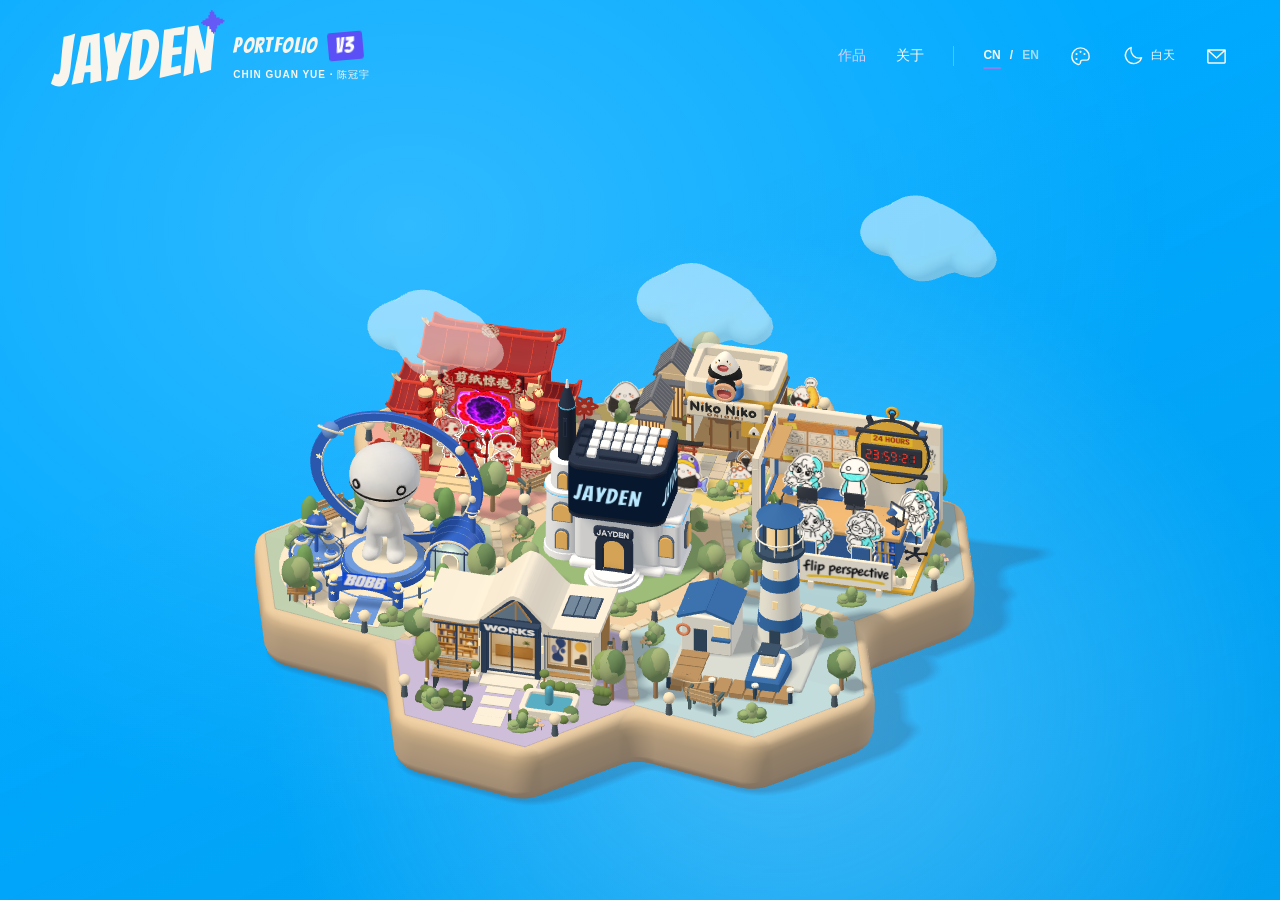
==== commit d3f735a2: "Publish V3 island portfolio at existing Pages address" ====
--- a/index.html
+++ b/index.html
@@ -1,204 +1,15 @@
-<!doctype html>
-<html lang="zh-CN">
-  <head>
-    <meta charset="UTF-8" />
-    <meta name="viewport" content="width=device-width, initial-scale=1.0" />
-    <meta name="description" content="Jayden 陈冠宇｜三维角色设计与三维动画作品集" />
-    <meta name="theme-color" content="#ffffff" />
-    <title>Jayden — Portfolio V2.0</title>
-    <link rel="preconnect" href="https://pub-4ccac1ee9e26469e80d086bf24ae96d7.r2.dev" />
-    <link rel="preload" href="./web-images/v2-display.ttf" as="font" type="font/ttf" crossorigin />
-    <link rel="preload" href="./web-images/v2-bangers.ttf" as="font" type="font/ttf" crossorigin />
-    <link rel="stylesheet" href="./site.css" />
-  </head>
-  <body data-language="zh">
-    <a class="skip-link" href="#reading">跳到作品内容</a>
-    <div class="site-shell">
-      <header class="site-header">
-        <div class="brand-lockup"><a class="wordmark gradient-text" href="#home" aria-label="作品集 — 返回主页" data-i18n="v2.wordmark">作品集</a><span class="version-badge">V2.0</span></div>
-        <nav class="header-links" aria-label="快捷导航">
-          <a href="#collab" data-i18n="v2.index">章节目录</a>
-          <a href="#profile" data-i18n="v2.about">关于我</a>
-          <a href="#contact" data-i18n="v2.contact">联系</a>
-        </nav>
-        <button id="languageToggle" class="language-toggle" type="button" aria-label="Switch to English">中 / EN</button>
-        <button id="themeToggle" class="theme-toggle" type="button" aria-label="切换到夜间模式" aria-pressed="false"><span aria-hidden="true">☾</span><b data-i18n="v2.darkMode">夜间</b></button>
-        <a class="owner-name" href="#profile">CHIN GUAN YUE <span>陈冠宇</span></a>
-      </header>
-
-      <div class="reading-layout" id="reading">
-        <aside class="chapter-rail comic-panel">
-          <button id="railToggle" class="rail-toggle" type="button" aria-expanded="true" aria-controls="primaryNav" aria-label="收起章节目录">
-            <img class="icon" src="./web-images/v2-left.svg" alt="" />
-          </button>
-          <p class="rail-label" data-i18n="v2.chapters">章节目录</p>
-          <nav id="primaryNav" class="primary-nav" aria-label="作品集章节">
-            <button type="button" data-target="home" class="current"><span data-i18n="v2.prologue">主页</span><img class="icon" src="./web-images/v2-right.svg" alt="" /></button>
-            <button type="button" data-target="profile"><span data-i18n="nav.profile">个人简介</span><img class="icon" src="./web-images/v2-right.svg" alt="" /></button>
-            <button type="button" data-target="collab"><span data-i18n="nav.collab">大三联创</span><img class="icon" src="./web-images/v2-right.svg" alt="" /></button>
-            <button type="button" data-target="projects"><span data-i18n="nav.projects">参与项目</span><img class="icon" src="./web-images/v2-right.svg" alt="" /></button>
-            <button type="button" data-target="ip"><span data-i18n="nav.ip">原创 IP</span><img class="icon" src="./web-images/v2-right.svg" alt="" /></button>
-            <button type="button" data-target="works"><span data-i18n="nav.works">个人作品</span><img class="icon" src="./web-images/v2-right.svg" alt="" /></button>
-            <button type="button" data-target="contact"><span data-i18n="nav.contact">联系我</span><img class="icon" src="./web-images/v2-right.svg" alt="" /></button>
-          </nav>
-          <p class="rail-note" data-i18n="v2.railNote">一个小小的男孩，拥有更大的宇宙。</p>
-          <span class="reading-progress" aria-hidden="true"><span id="readingProgress"></span></span>
-        </aside>
-        <main>
-          <section class="screen home active" data-screen="home" id="home" aria-labelledby="homeTitle">
-            <div class="home-comic-grid">
-              <article class="home-intro comic-panel" role="link" tabindex="0" aria-label="了解 Jayden，前往个人简介">
-                <span class="comic-burst" aria-hidden="true">///</span>
-                <h1 id="homeTitle" class="gradient-text" data-i18n="v2.homeTitle">你好，我是<br />陈冠宇</h1>
-                <a class="comic-button" href="#collab"><span data-i18n="v2.browse">浏览作品</span><img class="icon" src="./web-images/v2-arrow.svg" alt="" /></a>
-                <p data-i18n="v2.homeCraft">三维角色设计与动画</p>
-              </article>
-              <a class="home-art-panel home-bobb comic-panel" href="#bobb" aria-label="查看 BOBB 原创角色项目">
-                <img src="./web-images/image-009.webp" alt="BOBB 原创角色合影" fetchpriority="high" />
-                <span data-i18n="v2.bobbLabel">BOBB · 原创 IP</span>
-              </a>
-              <a class="home-art-panel home-niko home-cutcraft comic-panel" href="#collab" aria-label="CUTCRAFT PHANTASM · 大三联创《剪纸惊魂》">
-                <img src="./web-images/image-025.webp" alt="《剪纸惊魂》电影海报" fetchpriority="high" />
-                <em data-i18n="v2.cutcraftHome">剪纸<br />惊魂</em>
-              </a>
-              <a class="home-scroll-panel comic-panel" href="#profile">
-                <strong class="gradient-text" data-i18n="v2.scrollTitle">向下滑动<br />继续探索</strong>
-                <img class="icon" src="./web-images/v2-arrow.svg" alt="" />
-                <span data-i18n="v2.scrollHint">向下滚动，继续阅读我的创作故事</span>
-              </a>
-            </div>
-          </section>
-        <section class="screen profile" data-screen="profile" id="profile" aria-labelledby="profileTitle">
-          <div class="page-title reveal"><span>01</span><h2 id="profileTitle" data-i18n="nav.profile">个人简介</h2></div>
-          <div class="profile-layout depth-group">
-            <div class="portrait reveal asset-portrait depth-surface profile-preview-trigger" data-profile-preview="portrait" tabindex="0" role="button" aria-label="查看完整照片">
-              <img src="./web-images/image-064.webp" alt="陈冠宇在夜景前的照片" loading="lazy" decoding="async" />
-            </div>
-            <article class="bio reveal depth-surface profile-preview-trigger" data-profile-preview="bio" tabindex="0" role="button" aria-label="查看完整基本信息">
-              <i class="bio-line"></i>
-              <p data-i18n="bio.identity">陈冠宇　CHIN GUAN YUE　2004年04月　22岁</p>
-              <p data-i18n="bio.school">中国传媒大学　23级三维动画设计专业</p>
-              <p data-i18n="bio.nationality">马来西亚籍华裔</p>
-              <p data-i18n="bio.language">精通中文、英文、马来文　沟通无任何障碍</p>
-              <hr />
-              <h3 data-i18n="bio.experience">项目经历</h3>
-              <ul>
-                <li data-i18n="bio.exp1">大三联合创作：导演、分镜、建模、绑定、动画、后期剪辑</li>
-                <li data-i18n="bio.exp2">参与 2026 费纳奇北京动画周比赛</li>
-                <li data-i18n="bio.exp3">为餐饮品牌 Niko Niko Onigiri 设计 IP 盲盒</li>
-                <li data-i18n="bio.exp4">参与 2025 第23届 24 HOURS Animation Contest for Students</li>
-              </ul>
-              <div class="bio-contacts" aria-label="联系方式">
-                <a href="tel:13121425198"><span data-i18n="bio.phone">微信手机号</span><strong>13121425198</strong></a>
-                <a href="mailto:guanyue0413@gmail.com"><span data-i18n="bio.email">邮箱</span><strong>guanyue0413@gmail.com</strong></a>
-              </div>
-              <p class="bio-intro" data-i18n="bio.intro">接下来是我在校内校外的项目经验、个人开发设计的原创IP、以及个人作品集展示。</p>
-            </article>
-          </div>
-        </section>
-
-        <section class="screen gallery-screen" data-screen="collab" id="collab" aria-labelledby="collabTitle">
-          <div class="page-title reveal"><span>02</span><h2 id="collabTitle" data-i18n="nav.collab">大三联创</h2><small class="production-tag" data-i18n="tag.collab">BLENDER &amp; MAYA 制作</small></div>
-          <div class="gallery-heading reveal"><p class="collab-project-title" data-i18n="v2.cutcraftTitle">《剪纸惊魂》</p><small class="collab-project-role" id="collabText" data-i18n="v2.cutcraftRole">担任导演、分镜、建模、绑定、动画、后期剪辑</small></div>
-          <div class="gallery reveal" data-description-target="collabText">
-            <button class="card warm media-card" type="button" style="--art:url('./web-images/image-026.webp')" data-media-type="video" data-media-src="./assets/collab/《剪纸惊魂》 成片.mp4" data-title-zh="《剪纸惊魂》成片" data-title-en="CUTCRAFT PHANTASM · Final Film" data-description-zh="《剪纸惊魂》成片：傍晚姐弟二人闲来剪纸，不慎触犯民俗禁忌，纸人鬼怪幻化实体将姐姐卷入诡异剪纸异世界。胆小的弟弟鼓足勇气踏入险境救人，冒险途中得到神秘红纸人相助，最终姐弟携手挣脱幻境重回现实。此番奇遇过后，任性的姐姐懂得心存敬畏，怯懦的弟弟也变得勇敢坚毅。" data-description-en="Cutcraft Phantasm: Two siblings accidentally break a folk taboo while making paper cuttings. The sister is pulled into a strange world of living paper figures, and her timid brother must enter it to save her. Helped by a mysterious red paper warrior, they find their way home together." data-tone="warm"><i>01</i><b>《剪纸惊魂》成片</b></button>
-            <button class="card violet media-card" type="button" style="--art:url('./web-images/image-025.webp')" data-media-type="image" data-media-src="./web-images/image-025.webp" data-title-zh="海报" data-title-en="CUTCRAFT PHANTASM · Poster" data-description-zh="《剪纸惊魂》海报。" data-description-en="Poster for Cutcraft Phantasm." data-tone="violet"><i>02</i><b>海报</b></button>
-            <button class="card blue media-card" type="button" style="--art:url('./web-images/image-022.webp')" data-media-type="image" data-media-src="./web-images/image-022.webp" data-title-zh="人物三视图" data-title-en="Character Turnarounds" data-description-zh="人物三视图：从上往下是 弟弟人物建模、姐姐人物建模、红色纸人战士人物建模。" data-description-en="Character turnarounds for the younger brother, older sister, and red paper warrior." data-tone="blue"><i>03</i><b>人物三视图</b></button>
-            <button class="card mint media-card" type="button" style="--art:url('./web-images/image-023.webp')" data-media-type="image" data-media-src="./web-images/image-023.webp" data-title-zh="场景图1" data-title-en="Paper World · Scene 1" data-description-zh="场景图1：剪纸世界场景建模1." data-description-en="First environment model of the paper-cutting world." data-tone="mint"><i>04</i><b>场景图1</b></button>
-            <button class="card warm media-card" type="button" style="--art:url('./web-images/image-024.webp')" data-media-type="image" data-media-src="./web-images/image-024.webp" data-title-zh="场景图2" data-title-en="Paper World · Scene 2" data-description-zh="场景图2：剪纸世界场景建模2." data-description-en="Second environment model of the paper-cutting world." data-tone="warm"><i>05</i><b>场景图2</b></button>
-          </div>
-        </section>
-
-        <section class="screen gallery-screen" data-screen="projects" id="projects" aria-labelledby="projectsTitle">
-          <div class="page-title reveal"><span>03</span><h2 id="projectsTitle" data-i18n="nav.projects">参与项目</h2></div>
-          <div class="gallery-heading reveal"><p id="projectsHeadline" data-i18n="projects.headline">Niko Niko Onigiri</p><small id="projectsText" data-i18n="projects.hint">学校作品与甲方模型项目将在这里展开。</small></div>
-          <div class="gallery reveal" data-description-target="projectsText" data-title-target="projectsHeadline">
-            <button class="card warm route-card" type="button" style="--art:url('./web-images/image-029.webp')" data-route="niko" data-title-zh="Niko Niko Onigiri" data-title-en="Niko Niko Onigiri" data-description-zh="餐饮品牌 Niko Niko Onigiri 的IP盲盒设计项目。点击进入项目详情。" data-description-en="An IP blind-box design project for Niko Niko Onigiri. Click to enter the project." data-tone="warm"><i>01</i><b>Niko Niko Onigiri</b><small data-i18n="projects.enter">点击进入</small></button>
-            <button class="card blue route-card" type="button" style="--art:url('./web-images/image-028.webp')" data-route="hours" data-title-zh="24小时动画挑战赛" data-title-en="24 HOURS Animation Contest" data-description-zh="第23届 24小时动画挑战赛参赛项目。点击进入项目详情。" data-description-en="A project for the 24 HOURS Animation Contest. Click to enter the project." data-tone="blue"><i>02</i><b data-i18n="projects.hoursTitle">24小时动画挑战赛</b><small data-i18n="projects.enter">点击进入</small></button>
-          </div>
-        </section>
-
-        <section class="screen gallery-screen project-detail-screen" data-screen="niko" id="niko" aria-labelledby="nikoTitle">
-          <div class="page-title reveal"><span>03.1</span><h2 id="nikoTitle">Niko Niko Onigiri</h2><small class="production-tag" data-i18n="tag.blender">BLENDER 制作</small></div>
-          <div class="gallery-heading reveal"><p data-i18n="niko.headline">Niko Niko Onigiri 餐饮品牌 IP盲盒&amp;门头 模型设计</p><small id="nikoText" data-i18n="niko.hint">停留在任一内容上，展开它的完整画幅。</small></div>
-          <div class="gallery reveal" data-description-target="nikoText">
-            <button class="card warm media-card" type="button" style="--art:url('./web-images/image-042.webp')" data-media-type="image" data-media-srcs="./web-images/image-042.webp|./web-images/image-043.webp|./web-images/image-044.webp" data-title-zh="饭团系列" data-title-en="Onigiri Series" data-description-zh="饭团 1、2、3。" data-description-en="Onigiri 1, 2 and 3." data-tone="warm"><i>01</i><b data-i18n="niko.card1">饭团系列</b><small data-i18n="card.hint">悬停 / 点击</small></button>
-            <button class="card blue media-card" type="button" style="--art:url('./web-images/image-045.webp')" data-media-type="image" data-media-srcs="./web-images/image-045.webp|./web-images/image-046.webp|./web-images/image-047.webp" data-title-zh="鱼吃饭团系列" data-title-en="Fish Eating Onigiri Series" data-description-zh="鱼吃饭团 1、2、3。" data-description-en="Fish Eating Onigiri 1, 2 and 3." data-tone="blue"><i>02</i><b data-i18n="niko.card2">鱼吃饭团系列</b><small data-i18n="card.hint">悬停 / 点击</small></button>
-            <button class="card violet media-card" type="button" style="--art:url('./web-images/image-036.webp')" data-media-type="image" data-media-srcs="./web-images/image-036.webp|./web-images/image-037.webp|./web-images/image-038.webp" data-title-zh="蛋卷饭团系列" data-title-en="Omelette Onigiri Series" data-description-zh="蛋卷饭团 1、2、3。" data-description-en="Omelette Onigiri 1, 2 and 3." data-tone="violet"><i>03</i><b data-i18n="niko.card3">蛋卷饭团系列</b><small data-i18n="card.hint">悬停 / 点击</small></button>
-            <button class="card mint media-card" type="button" style="--art:url('./web-images/image-030.webp')" data-media-type="image" data-media-srcs="./web-images/image-030.webp|./web-images/image-031.webp|./web-images/image-032.webp" data-title-zh="天妇罗饭团系列" data-title-en="Tempura Onigiri Series" data-description-zh="天妇罗饭团 1、2、3。" data-description-en="Tempura Onigiri 1, 2 and 3." data-tone="mint"><i>04</i><b data-i18n="niko.card4">天妇罗饭团系列</b><small data-i18n="card.hint">悬停 / 点击</small></button>
-            <button class="card blue media-card" type="button" style="--art:url('./web-images/image-039.webp')" data-media-type="image" data-media-srcs="./web-images/image-039.webp|./web-images/image-040.webp|./web-images/image-041.webp" data-title-zh="门头系列" data-title-en="Storefront Series" data-description-zh="门头 1、2、3。" data-description-en="Storefront 1, 2 and 3." data-tone="blue"><i>05</i><b data-i18n="niko.card5">门头系列</b><small data-i18n="card.hint">悬停 / 点击</small></button>
-            <button class="card warm media-card" type="button" style="--art:url('./web-images/image-035.webp')" data-media-type="image" data-media-srcs="./web-images/image-035.webp|./web-images/image-033.webp|./web-images/image-034.webp" data-title-zh="实体店面照片" data-title-en="Storefront Photos" data-description-zh="地址：36, Jalan Puteri 5/1, Bandar Puteri, 47100 Selangor, Malaysia。电话号码：+60 11-1650 3688。营业时间：周日、周一、周三至周六 9 am–8:30 pm；周二 5–8:30 pm。Google 链接：https://share.google/2zQesJtaG3l3KU2Vp" data-description-en="Address: 36, Jalan Puteri 5/1, Bandar Puteri, 47100 Selangor, Malaysia. Phone: +60 11-1650 3688. Hours: Sunday, Monday, Wednesday–Saturday 9 am–8:30 pm; Tuesday 5–8:30 pm. Google link: https://share.google/2zQesJtaG3l3KU2Vp" data-tone="warm"><i>06</i><b data-i18n="niko.card6">实体店面照片</b><small data-i18n="card.hint">悬停 / 点击</small></button>
-          </div>
-          <div class="project-pager" aria-label="参与项目分页"><button class="project-dot active" type="button" data-project-target="niko" aria-label="Niko Niko Onigiri"></button><button class="project-dot" type="button" data-project-target="hours" aria-label="24 HOURS Animation Contest for Students"></button></div>
-        </section>
-
-        <section class="screen gallery-screen project-detail-screen" data-screen="hours" id="hours" aria-labelledby="hoursTitle">
-          <div class="page-title reveal"><span>03.2</span><h2 id="hoursTitle" data-i18n="hours.pageTitle">24小时动画挑战赛</h2><small class="production-tag" data-i18n="tag.blender">BLENDER 制作</small></div>
-          <div class="gallery-heading reveal"><p data-i18n="hours.headline">24小时动画挑战赛</p><small id="hoursText" data-i18n="hours.hint">停留在任一内容上，展开它的完整画幅。</small></div>
-          <div class="gallery reveal" data-description-target="hoursText">
-            <button class="card blue media-card" type="button" style="--art:url('./web-images/image-028.webp')" data-media-type="image" data-media-src="./web-images/image-028.webp" data-title-zh="比赛组员海报" data-title-en="Team Poster" data-description-zh="担任分镜设计、三维场景建模、镜头渲染。油管链接：https://www.youtube.com/@okOkayokei" data-description-en="Storyboard Design · 3D Environment Modeling · Shot Rendering. YouTube link: https://www.youtube.com/@okOkayokei" data-tone="blue"><i>01</i><b data-i18n="hours.card1">比赛组员海报</b><small data-i18n="card.hint">悬停 / 点击</small></button>
-            <button class="card violet media-card" type="button" style="--art:url('./web-images/image-028.webp')" data-media-type="video" data-media-src="./assets/hours/比赛成片.mp4" data-title-zh="比赛成片" data-title-en="Final Film" data-description-zh="比赛成片。" data-description-en="Final Film." data-tone="violet"><i>02</i><b data-i18n="hours.card2">比赛成片</b><small data-i18n="card.hint">悬停 / 点击</small></button>
-            <button class="card warm media-card" type="button" style="--art:url('./web-images/image-027.webp')" data-media-type="image" data-media-src="./web-images/image-027.webp" data-title-zh="比赛成绩" data-title-en="Competition Result" data-description-zh="比赛成绩（组别名字是okokayokei）。" data-description-en="Competition result (team name: okokayokei)." data-tone="warm"><i>03</i><b data-i18n="hours.card3">比赛成绩</b><small data-i18n="card.hint">悬停 / 点击</small></button>
-            <button class="card mint media-card" type="button" style="--art:url('./web-images/image-028.webp')" data-media-type="video" data-media-src="./assets/hours/比赛幕后影片.mp4" data-title-zh="幕后影片" data-title-en="Behind-the-Scenes Film" data-description-zh="幕后影片。" data-description-en="Behind-the-scenes film." data-tone="mint"><i>04</i><b data-i18n="hours.card4">幕后影片</b><small data-i18n="card.hint">悬停 / 点击</small></button>
-          </div>
-          <div class="project-pager" aria-label="参与项目分页"><button class="project-dot" type="button" data-project-target="niko" aria-label="Niko Niko Onigiri"></button><button class="project-dot active" type="button" data-project-target="hours" aria-label="24 HOURS Animation Contest for Students"></button></div>
-        </section>
-
-        <section class="screen gallery-screen" data-screen="ip" id="ip" aria-labelledby="ipTitle">
-          <div class="page-title reveal"><span>04</span><h2 id="ipTitle" data-i18n="nav.ip">原创IP</h2><small class="production-tag" data-i18n="tag.blender">BLENDER 制作</small></div>
-          <div class="gallery-heading reveal"><p data-i18n="ip.headline">BOBB 原创 IP</p><small id="ipText" data-i18n="ip.hint">点击进入完整项目。</small></div>
-          <div class="gallery reveal ip-project-gallery" data-description-target="ipText">
-            <button class="card violet route-card" type="button" style="--art:url('./web-images/image-013.webp')" data-route="bobb" data-title-zh="BOBB 原创 IP" data-title-en="BOBB Original IP" data-description-zh="BOBB 原创 IP 项目。点击进入完整项目。" data-description-en="BOBB original IP project. Click to enter the full project." data-tone="violet"><i>01</i><b>BOBB</b><small data-i18n="ip.enter">点击进入</small></button>
-          </div>
-        </section>
-
-        <section class="screen gallery-screen project-detail-screen" data-screen="bobb" id="bobb" aria-labelledby="bobbTitle">
-          <div class="page-title reveal"><span>04.1</span><h2 id="bobbTitle">BOBB</h2></div>
-          <div class="gallery-heading reveal"><p data-i18n="bobb.headline">BOBB 原创 IP</p><small id="bobbText" data-i18n="bobb.hint">停留在任一内容上，展开它的完整画幅。</small></div>
-          <div class="gallery reveal" data-description-target="bobbText">
-            <button class="card violet media-card" type="button" style="--art:url('./web-images/image-009.webp')" data-media-type="image" data-media-src="./web-images/image-009.webp" data-title-zh="BOBB 海报" data-title-en="BOBB Poster" data-description-zh="BOBB 原创 IP 海报。" data-description-en="BOBB original IP poster." data-tone="violet"><i>01</i><b data-i18n="bobb.card1">海报</b><small data-i18n="card.hint">悬停 / 点击</small></button>
-            <button class="card blue media-card" type="button" style="--art:url('./web-images/image-021.webp')" data-media-type="video" data-media-src="./assets/bobb/第一集 《陌生星球》 成片/BOBB《陌生星球》成片.mp4" data-title-zh="第一集《陌生星球》成片" data-title-en="Episode 1: Oddland" data-description-zh="一颗充满奇迹的陌生星球，在平静的某个瞬间，迎来了一位陌生的客人。这个客人并非自愿到来，且选择了最张扬的方式迫降。看来一时半会是离不开这个陌生的星球了。" data-description-en="A miraculous planet receives an unexpected visitor, forced into a dramatic landing. For now, this stranger is not leaving the planet any time soon." data-tone="blue"><i>02</i><b data-i18n="bobb.card2">第一集《陌生星球》成片</b><small data-i18n="card.hint">悬停 / 点击</small></button>
-            <button class="card mint media-card" type="button" style="--art:url('./web-images/image-010.webp')" data-media-type="image" data-media-srcs="./web-images/image-010.webp|./web-images/image-018.webp|./web-images/image-008.webp|./web-images/image-011.webp|./web-images/image-012.webp|./web-images/image-014.webp|./web-images/image-015.webp|./web-images/image-016.webp|./web-images/image-017.webp|./web-images/image-019.webp|./web-images/image-020.webp" data-title-zh="角色展示" data-title-en="Character Showcase" data-description-zh="依序展示 BOBB、MARTY no.4、ANGELA、DAMON、FISH、ISON、KING RETRIEVER、LIL TREE、LILY、MEEP 与 RP。" data-description-en="Featuring BOBB, MARTY no.4, ANGELA, DAMON, FISH, ISON, KING RETRIEVER, LIL TREE, LILY, MEEP and RP in sequence." data-tone="mint"><i>03</i><b data-i18n="bobb.card3">角色展示</b><small data-i18n="card.hint">悬停 / 点击</small></button>
-          </div>
-        </section>
-
-        <section class="screen gallery-screen" data-screen="works" id="works" aria-labelledby="worksTitle">
-          <div class="page-title reveal"><span>05</span><h2 id="worksTitle" data-i18n="nav.works">个人作品</h2><small class="production-tag" data-i18n="tag.works">大部分 BLENDER，部分 MAYA 和 AI</small></div>
-          <div class="gallery-heading reveal"><p data-i18n="works.headline">把练习、热爱与成长，整理成可以被看见的作品。</p><small id="worksText" data-i18n="works.hint">点击展开后，将以全屏查看高清图片或视频。</small></div>
-          <div class="gallery reveal" data-description-target="worksText">
-            <button class="card blue media-card" type="button" style="--art:url('./web-images/image-057.webp')" data-media-type="video" data-media-src="./assets/practice/第11届世界渲染大赛 RAMPAGE RALLY 成片.mp4" data-title-zh="第11届世界渲染大赛 RAMPAGE RALLY 成片" data-title-en="11th World Rendering Competition: RAMPAGE RALLY" data-description-zh="第11届世界渲染大赛 RAMPAGE RALLY 成片。" data-description-en="Final film for the 11th World Rendering Competition: RAMPAGE RALLY." data-tone="blue"><i>01</i><b data-i18n="works.card1">RAMPAGE RALLY 成片</b><small data-i18n="card.hint">悬停 / 点击</small></button>
-            <button class="card warm media-card" type="button" style="--art:url('./web-images/image-048.webp')" data-media-types="image|video" data-media-srcs="./web-images/image-048.webp|./assets/practice/11 Second Club比赛/2025年6月 11SecClub_Competition 对白动画短片.mp4" data-title-zh="11 Second Club 比赛" data-title-en="11 Second Club Competition" data-description-zh="2025年6月 11SecClub Competition 对白动画短片。" data-description-en="June 2025 11SecClub Competition dialogue animation short." data-tone="warm"><i>02</i><b data-i18n="works.card2">11 Second Club 比赛</b><small data-i18n="card.hint">悬停 / 点击</small></button>
-            <button class="card mint media-card" type="button" data-media-type="video" data-media-src="./assets/practice/预告片练习.mp4" data-title-zh="预告片动画练习" data-title-en="Trailer Animation Exercise" data-description-zh="预告片动画练习。" data-description-en="Trailer animation exercise." data-tone="mint"><i>03</i><b data-i18n="works.card3">预告片动画练习</b><small data-i18n="card.hint">悬停 / 点击</small></button>
-            <button class="card violet media-card" type="button" style="--art:url('./web-images/image-049.webp')" data-media-type="image" data-media-srcs="./web-images/image-049.webp|./web-images/image-050.webp" data-title-zh="AI 生成练习" data-title-en="AI Generation Exercises" data-description-zh="河边的小鸭、集市追逐。" data-description-en="Duck by the River; Market Chase." data-tone="violet"><i>04</i><b data-i18n="works.card4">AI 生成练习</b><small data-i18n="card.hint">悬停 / 点击</small></button>
-            <button class="card blue media-card" type="button" data-media-type="video" data-media-srcs="./assets/practice/MAYA 动画练习/异兽动画练习.mov|./assets/practice/MAYA 动画练习/漂浮生物动画练习.mp4|./assets/practice/MAYA 动画练习/立定跳远动画练习.mp4" data-title-zh="MAYA 动画练习" data-title-en="MAYA Animation Exercises" data-description-zh="异兽动画练习、漂浮生物动画练习、立定跳远动画练习。" data-description-en="Creature animation, floating creature animation, and standing long-jump animation exercises." data-tone="blue"><i>05</i><b data-i18n="works.card5">MAYA 动画练习</b><small data-i18n="card.hint">悬停 / 点击</small></button>
-            <button class="card warm media-card" type="button" style="--art:url('./web-images/image-051.webp')" data-media-types="image|video" data-media-srcs="./web-images/image-051.webp|./assets/practice/一分钟故事短片《心动一分钟》/《心动一分钟》 故事短片.mp4" data-title-zh="一分钟故事短片《心动一分钟》" data-title-en="One-Minute Story: Heartbeat in a Minute" data-description-zh="《心动一分钟》故事短片与海报。" data-description-en="HeartBeat in a Minute short film and poster." data-tone="warm"><i>06</i><b data-i18n="works.card6">《心动一分钟》</b><small data-i18n="card.hint">悬停 / 点击</small></button>
-            <button class="card mint media-card" type="button" style="--art:url('./web-images/image-052.webp')" data-media-types="image|image|image|video|video" data-media-srcs="./web-images/image-052.webp|./web-images/image-053.webp|./web-images/image-054.webp|./assets/practice/人物绑定练习/人物运动练习.mkv|./assets/practice/人物绑定练习/角色介绍视频.mp4" data-title-zh="人物绑定练习" data-title-en="Character Rigging Exercises" data-description-zh="人物绑定练习：三张设定图片、人物运动练习与角色介绍视频。" data-description-en="Character rigging exercises: three stills, a movement exercise, and a character introduction video." data-tone="mint"><i>07</i><b data-i18n="works.card7">人物绑定练习</b><small data-i18n="card.hint">悬停 / 点击</small></button>
-            <button class="card violet media-card" type="button" style="--art:url('./web-images/image-055.webp')" data-media-types="video|image|image" data-media-srcs="./assets/practice/动画作业/《消失的BOBB》（vanishing of BOBB）.mkv|./web-images/image-055.webp|./web-images/image-056.webp" data-title-zh="动画作业" data-title-en="Animation Assignment" data-description-zh="《消失的BOBB》与单帧渲染作品。" data-description-en="Vanishing of BOBB and single-frame renders." data-tone="violet"><i>08</i><b data-i18n="works.card8">动画作业</b><small data-i18n="card.hint">悬停 / 点击</small></button>
-            <button class="card blue media-card" type="button" data-media-types="video|video|video|video|video|video" data-media-srcs="./assets/practice/动画练习/bobby cat.mkv|./assets/practice/动画练习/Bobby kick something.mp4|./assets/practice/动画练习/bobby sword music.mp4|./assets/practice/动画练习/bounce ball with music.mp4|./assets/practice/动画练习/clockwise with music.mp4|./assets/practice/动画练习/pick up things with music.mp4" data-title-zh="动画练习" data-title-en="Animation Exercises" data-description-zh="bobby cat、Bobby kick something、bobby sword music、bounce ball、clockwise、pick up things。" data-description-en="bobby cat, Bobby kick something, bobby sword music, bounce ball, clockwise, and pick up things." data-tone="blue"><i>09</i><b data-i18n="works.card9">动画练习</b><small data-i18n="card.hint">悬停 / 点击</small></button>
-            <button class="card warm media-card" type="button" style="--art:url('./web-images/image-057.webp')" data-media-type="image" data-media-srcs="./web-images/image-057.webp|./web-images/image-058.webp|./web-images/image-059.webp|./web-images/image-060.webp|./web-images/image-061.webp|./web-images/image-062.webp|./web-images/image-063.webp" data-title-zh="单帧渲染练习" data-title-en="Single-Frame Rendering Exercises" data-description-zh="RAMPAGE RALLY、八二年可乐、壁纸、头像、游戏房、登月、花园。" data-description-en="RAMPAGE RALLY, 82 Cola, wallpaper, portrait, game room, moon landing, and garden." data-tone="warm"><i>10</i><b data-i18n="works.card10">单帧渲染练习</b><small data-i18n="card.hint">悬停 / 点击</small></button>
-          </div>
-        </section>
-
-        <section class="screen contact-screen" data-screen="contact" id="contact" aria-label="联系我">
-          <div class="page-title"><span>06</span><h2 data-i18n="nav.contact">联系我</h2></div><div class="contact-stage reveal depth-single depth-surface">
-            <div class="contact-detail"><span data-i18n="contact.phone" data-split-text>微信手机号</span><a href="tel:13121425198" data-split-text>13121425198</a></div>
-            <div class="contact-detail"><span data-i18n="contact.email" data-split-text>邮箱</span><a href="mailto:guanyue0413@gmail.com" data-split-text>guanyue0413@gmail.com</a></div>
-          </div>
-          <footer class="site-footer"><a href="#home" data-i18n="v2.wordmark">作品集</a><p>CHIN GUAN YUE 陈冠宇</p><span data-i18n="v2.footerNote">这一章结束，故事仍在继续。</span><a href="#home" data-i18n="v2.backTop">回到顶部</a></footer>
-        </section>
-        </main>
-      </div>
-    </div>
-    <dialog id="workModal" class="work-modal" aria-labelledby="modalTitle">
-      <button class="close" type="button" id="closeModal" aria-label="关闭作品预览"><img class="icon" src="./web-images/v2-close.svg" alt="" /></button>
-      <div class="modal-art" id="modalArt">
-        <div class="modal-media" id="modalMedia"></div>
-        <button class="modal-nav modal-prev" id="modalPrev" type="button" aria-label="查看上一件作品"><img class="icon" src="./web-images/v2-left.svg" alt="" /></button>
-        <span data-i18n="modal.preview">高清预览</span>
-        <button class="modal-nav modal-next" id="modalNext" type="button" aria-label="查看下一件作品"><img class="icon" src="./web-images/v2-right.svg" alt="" /></button>
-      </div>
-      <div class="modal-copy" tabindex="0" aria-label="作品说明"><small id="modalIndex">作品 / 01</small><h2 id="modalTitle">项目标题</h2><p id="modalDescription">这里将显示作品说明。</p><em data-i18n="modal.note">素材加入后，此区域将播放高清图片或视频。</em></div>
-    </dialog>
-    <script src="./app-v2.js"></script>
-  </body>
-</html>
+<!doctype html>
+<html lang="zh-CN">
+  <head>
+    <meta charset="UTF-8" />
+    <meta name="viewport" content="width=device-width, initial-scale=1.0" />
+    <meta name="description" content="Jayden 陈冠宇的三维动画、角色设计与影像作品集。一块块作品，拼成我的国度。" />
+    <meta name="theme-color" content="#F4EFE7" />
+    <title>JAYDEN — A World, Piece by Piece</title>
+    <script type="module" crossorigin src="/assets/index-hOuidCBG.js"></script>
+    <link rel="stylesheet" crossorigin href="/assets/index-DXXD-HwI.css">
+  </head>
+  <body>
+    <div id="root"></div>
+  </body>
+</html>
--- a/assets/index-DXXD-HwI.css
+++ b/assets/index-DXXD-HwI.css
@@ -0,0 +1 @@
+@font-face{font-family:JaydenDisplay;src:url(/web-images/v2-bangers.ttf) format("truetype");font-display:swap}:root{font-family:Inter,Segoe UI,Microsoft YaHei,sans-serif;color:#181a3c;background:#0af;font-synthesis:none;font-size:14px;line-height:1.65}*{box-sizing:border-box}body{margin:0;min-width:280px;-webkit-font-smoothing:antialiased}button,input,a{-webkit-tap-highlight-color:transparent}button{font:inherit;color:inherit;cursor:pointer;border:0;background:none;text-align:inherit}button,a{touch-action:manipulation}a{color:inherit}button:focus-visible,a:focus-visible,input:focus-visible{outline:3px solid #6456e8;outline-offset:5px}button:disabled{opacity:.4;cursor:default}h1,h2,h3,p{margin:0}img{display:block;max-width:100%}.sr-only{position:absolute;width:1px;height:1px;margin:-1px;overflow:hidden;clip:rect(0,0,0,0);white-space:nowrap}.skip-link{position:fixed;top:-80px;left:20px;padding:12px;background:#fffdfa;z-index:99}.skip-link:focus{top:10px}.portfolio-app{min-height:100dvh;background:var(--floor);--ink: #181a3c;--muted: #69697c;color:var(--ink);transition:background-color .8s ease,color .6s ease}.night-mode{background:#101e35}.portfolio-app:before{content:"";position:fixed;top:0;right:0;bottom:0;left:0;pointer-events:none;background:radial-gradient(ellipse at 32% 25%,#ffffff30,transparent 62%),radial-gradient(ellipse at 61% 78%,#ffffff42,transparent 47%),linear-gradient(155deg,transparent 35%,#193d681b)}.portfolio-app.night-mode:before{background:radial-gradient(ellipse at 34% 27%,#749cce1f,transparent 65%),radial-gradient(ellipse at 62% 80%,#729ed529,transparent 48%),linear-gradient(155deg,transparent 35%,#00000021)}.dark-floor{--ink: #f9f5ec;--muted: #d4d5e1}.site-header{position:relative;z-index:4;pointer-events:none;height:112px;display:flex;align-items:center;justify-content:space-between;padding:0 4%;gap:24px}.site-header :is(.brand,.header-nav){pointer-events:auto}.brand{display:flex;align-items:center;padding:0;gap:21px;color:var(--ink)}.wordmark{font-family:JaydenDisplay,Impact,sans-serif;font-size:67px;letter-spacing:1px;line-height:1;transform:rotate(-5deg);position:relative}.brand-star{font:25px sans-serif;color:#655af5;position:absolute;right:-18px;top:-7px}.brand-caption{text-align:left;display:grid;gap:3px}.brand-caption strong{font-family:JaydenDisplay,Impact,sans-serif;letter-spacing:1.4px;font-size:21px}.brand-caption small{font-size:10px;font-weight:750;letter-spacing:1px}.version{display:inline-block;background:#5a50f6;color:#fff;line-height:1.1;padding:2px 7px 3px;border-radius:3px;transform:rotate(-5deg);margin-left:5px}.header-nav{display:flex;align-items:center;gap:28px;font-size:14px;font-weight:700}.header-nav button{padding:8px 1px;white-space:nowrap}.header-nav button.active,.palette-toggle[aria-expanded=true]{color:#5b50e8}.dark-floor .header-nav button.active,.dark-floor .palette-toggle[aria-expanded=true]{color:#d6d1ff}.nav-divider{height:20px;width:1px;background:var(--muted);opacity:.4}.language-control{display:flex;gap:8px;align-items:center;font-size:12px}.language-control button{opacity:.65}.language-control button[aria-pressed=true]{opacity:1;text-decoration:underline;text-underline-offset:8px;text-decoration-color:#8b80ed;text-decoration-thickness:2px}.reading-controls{display:flex;align-items:center;gap:20px;margin-right:12px}.reading-controls button{padding:8px 1px}.contact-icon,.palette-toggle{display:flex;padding:8px}.day-night-toggle{display:flex;align-items:center;gap:7px;white-space:nowrap}.day-night-toggle span{font-size:12px}.night-mode .day-night-toggle{color:#ffdda0}.night-mode .island-label{background:#25354bec;color:#f6e6c8;border-color:#f4d6a43b;box-shadow:0 4px 18px #06122540}.night-mode .island-label :is(.island-label-number,.island-label-subtitle){color:#c1c9d3}.night-mode .island-label:is(:hover,.is-hovered,.is-selected){background:#34465d;border-color:#ffe0a5}.night-mode .island-label.is-selected strong{color:#ffe0a5}.night-mode .layout-tools{color:#e2edf9;text-shadow:0 1px 12px #07152880}.workspace{position:relative;width:93%;padding-bottom:28px;max-width:1850px;margin:0 auto;height:calc(100dvh - 112px);min-height:450px}.world-column{display:flex;flex-direction:column;width:100%;height:100%;min-width:0;min-height:0;position:relative}.world-stage{position:fixed;top:0;right:0;bottom:0;left:0;width:100%;height:100dvh;isolation:isolate;overflow:visible;z-index:0}.scene-fallback{position:absolute;top:0;right:0;bottom:0;left:0;display:grid;place-content:center;text-align:center;color:var(--muted);padding:30px}.fallback-projects{display:grid;gap:8px;margin-top:24px}.fallback-projects button{padding:12px;border:1px solid currentColor;border-radius:5px}.island-scene{position:relative;width:100%;height:100%}.home-view .island-scene canvas{cursor:grab;touch-action:none}.island-scene.is-rearranging canvas{cursor:grabbing}.island-scene.is-rearranging .island-label{pointer-events:none;opacity:.55}.island-scene.is-grabbing-plane .island-label{pointer-events:none}.layout-tools{position:absolute;top:128px;left:4%;max-width:min(280px,85%);display:flex;flex-direction:column;align-items:flex-start;gap:12px;color:#213c54;font-size:13px;letter-spacing:.03em;-webkit-user-select:none;user-select:none;pointer-events:none}.interaction-hint{opacity:0;transform:translateY(4px);transition:opacity .2s ease,transform .2s ease}.interaction-hint[data-visible=true]{opacity:1;transform:none}.layout-tools button{padding:0;color:inherit;text-decoration:underline;text-underline-offset:3px;pointer-events:auto}.layout-tools[data-invalid=true]{color:#9a403d}.island-labels{position:absolute;top:0;right:0;bottom:0;left:0;pointer-events:none;overflow:clip}.island-label{position:absolute;transform:translate(-50%,-50%);pointer-events:auto;display:flex;flex-direction:column;align-items:center;min-width:112px;padding:9px 13px 10px;background:#fffaf1ee;color:#32304a;box-shadow:0 4px #5e4e3a20,0 7px 14px #5e4e3a10;border:1px solid #fff9;border-radius:7px;transition:transform .26s cubic-bezier(.2,.8,.2,1.3),box-shadow .26s,background-color .15s}.island-label:hover,.island-label.is-hovered,.island-label:focus-visible{transform:translate(-50%,calc(-50% - 14px));box-shadow:0 6px #5e4e3a12,0 20px 22px #5e4e3a24;background:#fffdf8;border-color:#7263cd}.island-label.is-selected{border-color:#7263cd;background:#fffdf8}.island-label.is-context{opacity:0;pointer-events:none}.island-label-number{font-size:8px;letter-spacing:2px;color:#867b77;line-height:1.2}.island-label strong{font-family:JaydenDisplay,Impact,sans-serif;font-size:23px;font-weight:400;line-height:1.3;letter-spacing:.4px;white-space:nowrap}.island-label-subtitle{font-size:8px;color:#7a717b;letter-spacing:.6px}.island-label.is-selected strong{color:#5c4bb8}.island-label.landmark-label{min-width:74px;padding:8px 13px;border-radius:24px;opacity:0;pointer-events:none;transform:translate(-50%,calc(-100% + 6px));transition:opacity .2s ease,transform .24s ease}.island-label.landmark-label strong{font-family:Segoe UI,Microsoft YaHei,sans-serif;font-size:14px;font-weight:650;letter-spacing:.6px}.home-view .island-label.landmark-label:is(.is-hovered,:focus-visible){opacity:1;transform:translate(-50%,-100%)}.project-index{position:absolute;bottom:0;left:0;right:calc(max(460px,44%) + 28px);z-index:2;display:grid;grid-template-columns:repeat(4,minmax(0,1fr));gap:5px;padding-top:14px}.project-index button{min-width:0;display:flex;flex-direction:column;align-items:center;gap:2px;padding:9px 3px;border-top:2px solid var(--tile-color);background:linear-gradient(135deg,#ffffffe0,#eaf3ff80);border-radius:3px 3px 12px 12px;font-size:10px;font-weight:650;color:#253b51;white-space:nowrap;transition:background-color .2s,transform .2s}.project-index button:hover,.project-index button[aria-pressed=true]{background-color:#ffffffa6;transform:translateY(-3px)}.project-number{opacity:.6;font-size:9px;font-weight:500}.project-count{display:none}.index-title{white-space:normal;text-align:center;line-height:1.3}.island-label:not(.landmark-label) strong{max-width:190px;white-space:normal;text-align:center}.profile-roles{display:grid;gap:2px;margin-top:8px}.profile-roles strong{color:var(--panel-ink);font-size:18px}.profile-roles span{color:var(--panel-muted);font-size:15px}.home-view:not(:has(.sidebar[data-state=closing])) .project-index{position:absolute;width:1px;height:1px;overflow:hidden;clip:rect(0,0,0,0)}.home-view .project-index:focus-within,.home-view .project-index:target{position:absolute;width:100%;height:auto;bottom:0;clip:auto;z-index:5}.dark-floor .project-index button{background:#efebe4}.dark-floor .project-index button[aria-pressed=true]{background:#fffdfa}.sidebar{position:absolute;top:4px;right:0;bottom:28px;width:max(460px,44%);min-width:0;min-height:0;display:flex;z-index:3;opacity:1;transform:translateZ(0);transition:opacity var(--panel-shell-ms,.32s) ease,transform var(--panel-shell-ms,.32s) cubic-bezier(.22,1,.36,1)}.sidebar[data-state=closed],.sidebar[data-state=closing]{opacity:0;transform:translate3d(24px,8px,0);pointer-events:none}.sidebar[data-state=closed]{visibility:hidden}.sidebar:is([data-state=opening],[data-state=closing]){will-change:opacity,transform}.information-panel{--panel-ink: #172c43;--panel-muted: #334b60;background:radial-gradient(ellipse at 0 0,#ffffffe0,#fff0 53%),radial-gradient(ellipse at 100% 100%,#d6e9ff70,#d6e9ff00 58%),linear-gradient(145deg,#f6faff96,#e8edf54d 50%,#f6f0fa8c);backdrop-filter:blur(28px) saturate(.65);-webkit-backdrop-filter:blur(28px) saturate(.65);border:1px solid #ffffffb3;box-shadow:inset 1px 1px #ffffffe6,inset -1px -1px #dcecff70,0 28px 80px #16355526,0 3px 12px #1533500d;border-radius:28px;min-height:0;width:100%;color:var(--panel-ink);overflow:hidden;font-family:Segoe UI,PingFang SC,Microsoft YaHei,sans-serif}.low-light-floor:not(.night-mode) .information-panel{background:linear-gradient(145deg,#ffffffc9,#edf6ff91)}.night-mode .information-panel{--panel-ink: #f0f5fc;--panel-muted: #cad8e8;background:radial-gradient(ellipse at 0 0,#b9d8f24d,transparent 55%),radial-gradient(ellipse at 100% 100%,#7d79b62e,transparent 60%),linear-gradient(145deg,#526a8157,#142a438c 55%,#2f405c70);border-color:#d6ecff52;box-shadow:inset 1px 1px #ffffff52,inset -1px -1px #c4e2ff24,0 28px 80px #030d2066}.panel-transition-body{height:100%;min-height:0;opacity:1;transform:translateZ(0);transition:opacity var(--panel-enter-ms,.22s) ease,transform var(--panel-enter-ms,.22s) cubic-bezier(.22,1,.36,1)}.panel-transition-body:is([data-state=exiting],[data-state=closing],[data-state=closed]){opacity:0;transform:translate3d(0,-8px,0);transition-duration:var(--panel-exit-ms,.15s)}.panel-transition-body:is([data-state=exiting],[data-state=entering]){will-change:opacity,transform}.content-panel{height:100%;display:flex;flex-direction:column}.panel-header{display:flex;align-items:center;justify-content:space-between;gap:12px;padding:22px 30px 14px;flex-shrink:0}.panel-actions{display:flex;align-items:center;gap:10px;flex-shrink:0}.panel-size-toggle{display:flex;align-items:center;justify-content:center;gap:7px;min-height:38px;padding:7px 12px;border:1px solid #ffffff70;border-radius:22px;background:#ffffff26;font-size:13px;white-space:nowrap}.panel-size-toggle:hover{background:#ffffff45}.information-panel{transform-origin:top left}.panel-eyebrow{font-size:12px;letter-spacing:1.6px;color:var(--panel-muted)}.icon-button{display:grid;place-items:center;width:38px;height:38px;flex-shrink:0;border-radius:50%;background:#f2eee8}.icon-button:hover{background:#e8e2dc}.information-panel .icon-button{background:#ffffff6b;border:1px solid #ffffffb3;box-shadow:inset 0 1px #fff9,0 3px 8px #2832490a;transition:background-color .18s,transform .18s}.information-panel .icon-button:hover{background:#ffffffb3;transform:translateY(-1px)}.night-mode .information-panel .icon-button{background:#e3f2ff16;border-color:#e3f2ff40}.night-mode .information-panel .icon-button:hover{background:#e3f2ff30}.panel-scroll{padding:0 30px 30px;overflow-y:auto;min-height:0;scrollbar-gutter:stable;scrollbar-width:thin;scrollbar-color:#aab6c17d transparent}.information-panel :is(.project-subtitle,.project-description,.work-details,.profile-facts,.experience-list,.panel-eyebrow,.section-label,.work-meta,.media-counter){color:var(--panel-muted)}.project-heading{font-size:36px;line-height:1.3;letter-spacing:-.6px;font-weight:700;margin-bottom:12px;text-wrap:balance}.project-subtitle{font-size:16px;line-height:1.75;color:#80788c;margin-bottom:22px}.project-cover{width:100%;max-height:300px;object-fit:contain;background:#f5f0e8;border-radius:9px;margin:20px 0}.project-description{font-size:17px;line-height:1.9;color:#6c6978;margin:20px 0 30px}.section-label{font-size:13px;letter-spacing:1.4px;color:#807b88;font-weight:600;display:flex;justify-content:space-between;margin:32px 0 14px}.work-list{display:grid;gap:18px}.work-item{border-top:1px solid #ffffff59;padding-top:5px}.work-summary{display:flex;align-items:center;gap:13px;padding:17px 0}.work-thumbnail{width:55px;height:55px;object-fit:cover;border-radius:5px;background:#eee7df;flex-shrink:0}.media-placeholder{display:grid;place-items:center;background:#ece7f4;color:#77708d;flex-shrink:0;height:55px;width:55px;border-radius:5px}.work-title{font-size:20px;line-height:1.5;font-weight:600}.work-meta{font-size:11px;color:#8e8995;display:block;letter-spacing:.9px;margin-bottom:5px;font-weight:400}.work-details{padding-bottom:20px;font-size:17px;line-height:1.9;color:#77717e}.work-details>p{margin:0 0 17px;white-space:pre-line}.work-details a{overflow-wrap:anywhere}.media-stage{border-radius:7px;overflow:hidden;background:#f0ebe4;position:relative}.media-image-button{padding:0;width:100%;display:block}.media-image-button img{width:100%;max-height:500px;object-fit:contain}.media-image-button>svg{position:absolute;bottom:10px;right:10px;color:#373049;background:#fffef6d9;box-sizing:content-box;padding:8px;border-radius:50%}.media-stage video{display:block;width:100%;max-height:400px;background:#191724}.video-launch{position:relative;width:100%;padding:0;min-height:175px;display:flex;align-items:center;justify-content:center;flex-direction:column;gap:10px;color:#3d3655;background:#e8e0ec}.video-launch img{max-height:250px;width:100%;object-fit:cover;opacity:.7}.video-launch>span{display:flex;align-items:center;justify-content:center;gap:8px;padding:13px;font-size:12px}.media-pagination{display:flex;align-items:center;justify-content:space-between;gap:8px;padding-top:10px}.media-counter{font-size:12px;color:#807a88}.profile-photo{width:100%;height:300px;object-fit:cover;object-position:50% 30%;border-radius:8px;margin:16px 0 24px}.profile-intro>div>p{font-size:16px}.contact-profile{display:flex;align-items:center;gap:18px;margin:24px 0}.contact-profile .profile-photo{width:80px;height:104px;flex-shrink:0;margin:0;border-radius:18px}.profile-facts{font-size:17px;line-height:1.9;color:#6b6575;display:grid;gap:18px}.profile-identity>span{display:inline-block;white-space:nowrap}.experience-list{font-size:17px;line-height:1.9;color:#6b6575;padding-left:22px}.experience-list li{padding-bottom:12px}.contact-links{display:flex;flex-direction:column;gap:20px;margin:20px 0 4px;font-size:17px}.contact-links a,.contact-account{display:flex;align-items:center;justify-content:space-between;gap:6px;overflow-wrap:anywhere}.contact-links small{display:block;color:var(--panel-muted);font-size:12px;margin-bottom:4px}.media-dialog{padding:14px;background:#fffdfa;color:#27233f;border:none;border-radius:12px;max-width:min(1100px,94vw);max-height:94dvh}.media-dialog::backdrop{background:#171623b9;-webkit-backdrop-filter:blur(4px);backdrop-filter:blur(4px)}.dialog-toolbar{display:flex;align-items:center;justify-content:space-between;gap:20px;font-size:13px;padding:0 0 10px}.dialog-image{max-width:100%;max-height:calc(90dvh - 70px);object-fit:contain;margin:auto}.floor-controls{border-radius:12px;background:#fffdfa;color:#292749;padding:18px 20px;box-shadow:0 10px 40px #25203624}.floor-popover{position:fixed;bottom:28px;right:3.5%;width:345px;max-height:calc(100dvh - 120px);overflow-y:auto;z-index:20}.floor-heading{display:flex;align-items:center;justify-content:space-between;font-size:11px;margin-bottom:15px}.floor-heading>span{display:flex;align-items:center;gap:7px;font-weight:700}.floor-heading output{font-size:10px;color:#7b7898;font-variant-numeric:tabular-nums}.floor-options{display:flex;align-items:center;justify-content:space-between;gap:13px}.preset-options{display:flex;gap:8px}.color-swatch{width:30px;height:30px;border-radius:50%;background:var(--swatch);border:1px solid #25213608;position:relative;padding:0;display:grid;place-items:center;color:#fff}.color-swatch:before{content:"";position:absolute;top:-5px;right:-5px;bottom:-5px;left:-5px}.color-swatch[aria-pressed=true]{outline:2px solid #6559f0;outline-offset:3px}.color-swatch svg{background:#6256f2;border-radius:50%;padding:2px;position:absolute;right:-3px;bottom:-3px}.custom-color{display:flex;position:relative;flex-direction:column;align-items:center;font-size:8px;cursor:pointer;gap:3px}.color-picker-circle{width:27px;height:27px;border-radius:50%;background:conic-gradient(#fb7a8f,#ffc256,#e8f76d,#77d4b1,#7797ff,#cb7ee7,#fb7a8f)}.custom-color input{position:absolute;top:0;right:0;bottom:0;left:0;width:100%;height:100%;opacity:0;cursor:pointer}.custom-color:focus-within{outline:2px solid #6559f0;outline-offset:5px;border-radius:4px}.reset-color{display:flex;flex-direction:column;align-items:center;font-size:8px;gap:3px;padding:0 0 0 12px;border-left:1px solid #e6dfd7}.building-editor{border-top:1px solid #e5e6ee;margin-top:20px;padding-top:18px}.building-editor .floor-heading{margin-bottom:8px;font-size:12px}.building-editor input[type=range]{display:block;width:100%;height:32px;margin:0 0 8px;accent-color:#337fe0}.building-rotation-actions{display:flex;justify-content:space-between;gap:8px}.building-rotation-actions button{min-height:36px;padding:5px 10px;border-radius:8px;background:#edf2f9;font-size:11px}.building-rotation-actions button:hover{background:#dfeafb}.building-editor p{margin-top:11px;font-size:10px;color:#777b8e;line-height:1.5}@supports not ((backdrop-filter: blur(1px)) or (-webkit-backdrop-filter: blur(1px))){.information-panel,.dark-floor .information-panel{background:#f6f7fa}.night-mode .information-panel{background:#23384d}}@media(max-width:1100px){.brand-caption{display:none}.workspace{width:calc(100% - 48px);padding-bottom:24px}.sidebar{width:max(380px,46%);bottom:24px}.project-index{right:calc(max(380px,46%) + 18px)}.project-index button{flex-direction:column;font-size:9px;gap:1px;padding:12px 3px}.project-count{display:none}.panel-header{padding:17px 24px 10px}.panel-scroll{padding:0 24px 24px}.project-heading{font-size:30px}.island-label{min-width:90px;padding:7px 10px}.island-label strong{font-size:21px}}@media(max-width:760px){.site-header{height:90px;padding:0 22px;gap:15px}.wordmark{font-size:49px}.brand-star{font-size:18px;right:-13px}.header-nav{gap:13px;font-size:12px}.day-night-toggle span,.nav-divider,.contact-icon{display:none}.language-control{gap:4px;font-size:10px}.workspace{width:calc(100% - 38px);height:auto;min-height:0;padding-bottom:20px}.world-column{height:auto;min-height:calc(100dvh - 125px)}.detail-view .world-column,.workspace:has(.sidebar[data-state=closing]) .world-column{min-height:0;padding-top:300px}.project-index{position:relative;right:auto;padding-top:0;grid-template-columns:repeat(3,minmax(0,1fr))}.project-index button{flex-direction:row;justify-content:center;gap:5px;min-height:44px;padding:8px 3px;font-size:10px}.island-label{min-width:69px;padding:5px 6px;border-radius:5px}.island-label strong{font-size:17px}.island-label:not(.landmark-label) strong{max-width:110px}.island-label-number{font-size:7px}.island-label-subtitle{font-size:6px;letter-spacing:0}.layout-tools{font-size:10px;top:94px;left:19px;max-width:calc(100% - 38px)}.sidebar{position:relative;top:auto;bottom:auto;width:100%;display:block;margin-top:18px}.sidebar:is([data-state=closed],[data-state=closing]){transform:translate3d(0,8px,0)}.sidebar[data-state=closed]{height:0;margin-top:0;overflow:hidden}.information-panel{border-radius:24px;backdrop-filter:blur(18px) saturate(.75);-webkit-backdrop-filter:blur(18px) saturate(.75)}.panel-transition-body,.content-panel{height:auto}.panel-scroll{overflow:visible;padding:0 23px 25px}.panel-header{padding:18px 23px 10px}.project-heading{font-size:28px}.project-cover{max-height:300px}.information-panel :is(.project-description,.work-details,.profile-facts,.experience-list,.contact-links){font-size:16px}.profile-photo{height:250px}.floor-popover{bottom:18px;right:19px;width:min(345px,calc(100% - 38px))}.floor-controls{padding:16px}.floor-options{gap:11px}.preset-options{gap:8px}}@media(max-width:380px){.site-header{padding:0 12px;gap:8px}.header-nav{gap:8px}.wordmark{font-size:36px}.palette-toggle svg,.day-night-toggle svg{width:20px}.color-swatch{width:26px;height:26px}.preset-options{gap:5px}.floor-options{gap:9px}.reset-color{padding-left:9px}.island-label{min-width:61px;padding:5px}.island-label strong{font-size:15px}}@media(max-width:340px){.header-nav{gap:6px}.wordmark{font-size:32px}}body:has(.sidebar[data-expanded=true]){overflow:hidden}.sidebar[data-expanded=true]{position:fixed;top:0;right:0;bottom:0;left:0;width:100%;height:100dvh;margin:0;z-index:30;transform:none}.sidebar[data-expanded=true] .information-panel{height:100%;border-radius:0;background-color:#e8f2fc47}.night-mode .sidebar[data-expanded=true] .information-panel{background-color:#0816287a}.sidebar[data-expanded=true] :is(.panel-transition-body,.content-panel){height:100%}.sidebar[data-expanded=true] .panel-header{padding:max(18px,env(safe-area-inset-top)) clamp(20px,4vw,64px) 16px;border-bottom:1px solid #ffffff30}.sidebar[data-expanded=true] .panel-scroll{flex:1;overflow-y:auto;overscroll-behavior:contain;padding:32px clamp(20px,5vw,80px) max(40px,env(safe-area-inset-bottom))}.sidebar[data-expanded=true] .panel-scroll>*{max-width:1120px;margin-left:auto;margin-right:auto}.sidebar[data-expanded=true] .project-heading{font-size:clamp(30px,3.5vw,46px)}.sidebar[data-expanded=true] .project-cover{max-height:min(68dvh,680px);border-radius:14px}.sidebar[data-expanded=true] :is(.media-image-button img,.media-stage video){max-height:calc(100dvh - 170px)}.sidebar[data-expanded=true] .video-launch img{max-height:min(60dvh,580px);object-fit:contain}.sidebar[data-expanded=true] .work-list{gap:28px}.sidebar[data-expanded=true] .work-item{padding-top:24px}@media(min-width:900px){.sidebar[data-expanded=true] .work-item{display:grid;grid-template-columns:minmax(180px,1fr) minmax(0,3fr);column-gap:40px;align-items:start}.sidebar[data-expanded=true] .work-summary{align-items:flex-start;padding-top:0}.sidebar[data-expanded=true] .profile-intro{display:flex;align-items:center;gap:36px}.sidebar[data-expanded=true] .profile-photo{width:240px;height:280px}}@media(max-width:380px){.panel-header{padding-left:18px;padding-right:18px;gap:6px}.reading-controls{gap:12px;margin-right:4px}.panel-actions{gap:6px}.panel-size-toggle{padding:8px}.panel-size-toggle span{display:none}.panel-eyebrow{font-size:10px;letter-spacing:1px}}@media(prefers-reduced-motion:reduce){*,*:before,*:after{transition:none!important;animation:none!important;scroll-behavior:auto!important}}canvas.is-panning{cursor:grabbing!important}
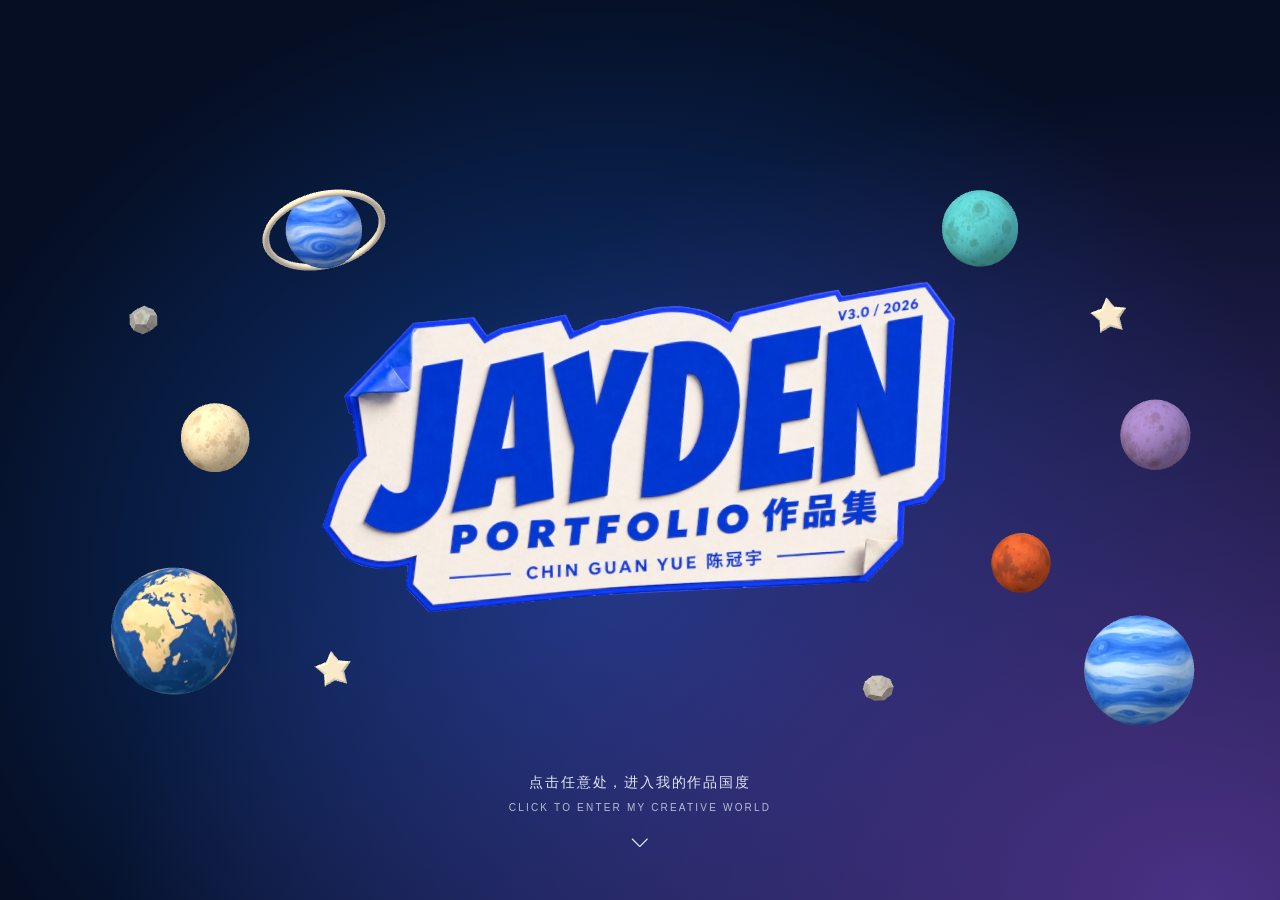
==== commit ff395c54: "Publish cosmic opening and smooth island transition" ====
--- a/index.html
+++ b/index.html
@@ -6,8 +6,8 @@
     <meta name="description" content="Jayden 陈冠宇的三维动画、角色设计与影像作品集。一块块作品，拼成我的国度。" />
     <meta name="theme-color" content="#F4EFE7" />
     <title>JAYDEN — A World, Piece by Piece</title>
-    <script type="module" crossorigin src="/assets/index-hOuidCBG.js"></script>
-    <link rel="stylesheet" crossorigin href="/assets/index-DXXD-HwI.css">
+    <script type="module" crossorigin src="/assets/index-DmGXxKro.js"></script>
+    <link rel="stylesheet" crossorigin href="/assets/index-D34if0Ly.css">
   </head>
   <body>
     <div id="root"></div>
--- a/assets/index-D34if0Ly.css
+++ b/assets/index-D34if0Ly.css
@@ -0,0 +1 @@
+@font-face{font-family:JaydenDisplay;src:url(/web-images/v2-bangers.ttf) format("truetype");font-display:swap}:root{font-family:Inter,Segoe UI,Microsoft YaHei,sans-serif;color:#181a3c;background:#0af;font-synthesis:none;font-size:14px;line-height:1.65}*{box-sizing:border-box}body{margin:0;min-width:280px;-webkit-font-smoothing:antialiased}button,input,a{-webkit-tap-highlight-color:transparent}button{font:inherit;color:inherit;cursor:pointer;border:0;background:none;text-align:inherit}button,a{touch-action:manipulation}a{color:inherit}button:focus-visible,a:focus-visible,input:focus-visible{outline:3px solid #6456e8;outline-offset:5px}button:disabled{opacity:.4;cursor:default}h1,h2,h3,p{margin:0}img{display:block;max-width:100%}.sr-only{position:absolute;width:1px;height:1px;margin:-1px;overflow:hidden;clip:rect(0,0,0,0);white-space:nowrap}.skip-link{position:fixed;top:-80px;left:20px;padding:12px;background:#fffdfa;z-index:99}.skip-link:focus{top:10px}.portfolio-app{min-height:100dvh;background:var(--floor);--ink: #181a3c;--muted: #69697c;color:var(--ink);transition:background-color .8s ease,color .6s ease}.night-mode{background:#101e35}.portfolio-app:before{content:"";position:fixed;top:0;right:0;bottom:0;left:0;pointer-events:none;background:radial-gradient(ellipse at 32% 25%,#ffffff30,transparent 62%),radial-gradient(ellipse at 61% 78%,#ffffff42,transparent 47%),linear-gradient(155deg,transparent 35%,#193d681b)}.intro-backdrop{position:fixed;top:0;right:0;bottom:0;left:0;pointer-events:none;background:radial-gradient(ellipse at 94% 100%,#493184 0%,transparent 64%),radial-gradient(ellipse at 48% 64%,#103b87 0%,transparent 74%),#050e23}.intro-enter{position:fixed;z-index:8;left:50%;bottom:max(4vh,20px);transform:translate(-50%);display:flex;align-items:center;flex-direction:column;gap:5px;padding:10px 24px;width:max-content;max-width:94%;color:#e3e8f3;text-align:center;letter-spacing:.13em;font-size:14px;font-weight:400;transition:color .25s,opacity .3s}.intro-enter small{color:#b6bdd3;font-size:10px;letter-spacing:.22em}.intro-enter svg{margin-top:9px;transition:transform .3s}.intro-enter:hover{color:#fff}.intro-enter:hover svg{transform:translateY(4px)}[data-intro=idle] .site-header,[data-intro=entering] .site-header,[data-intro=idle] .project-index,[data-intro=entering] .project-index,[data-intro=idle] .island-labels,[data-intro=entering] .island-labels,[data-intro=idle] .layout-tools,[data-intro=entering] .layout-tools{visibility:hidden!important;pointer-events:none!important}[data-intro=idle] .island-scene canvas{cursor:default}[data-intro=entering] .island-scene{pointer-events:none}[data-intro=entering] .intro-enter{opacity:0;pointer-events:none}[data-intro=entering] .intro-backdrop{animation:intro-arrive 2.1s ease-in-out forwards}[data-intro=idle] .scene-fallback{color:#e3e8f3}@keyframes intro-arrive{0%,35%{opacity:1}95%,to{opacity:0}}@media(max-width:600px){.intro-enter{bottom:max(5vh,22px);font-size:12px;letter-spacing:.08em}.intro-enter small{font-size:8px;letter-spacing:.14em}}@media(prefers-reduced-motion:reduce){[data-intro=entering] .intro-backdrop{animation:none;opacity:0}.intro-enter,.intro-enter svg{transition:none}}.portfolio-app.night-mode:before{background:radial-gradient(ellipse at 34% 27%,#749cce1f,transparent 65%),radial-gradient(ellipse at 62% 80%,#729ed529,transparent 48%),linear-gradient(155deg,transparent 35%,#00000021)}.dark-floor{--ink: #f9f5ec;--muted: #d4d5e1}.site-header{position:relative;z-index:4;pointer-events:none;height:112px;display:flex;align-items:center;justify-content:space-between;padding:0 4%;gap:24px}.site-header :is(.brand,.header-nav){pointer-events:auto}.brand{display:flex;align-items:center;padding:0;gap:21px;color:var(--ink)}.wordmark{font-family:JaydenDisplay,Impact,sans-serif;font-size:67px;letter-spacing:1px;line-height:1;transform:rotate(-5deg);position:relative}.brand-star{font:25px sans-serif;color:#655af5;position:absolute;right:-18px;top:-7px}.brand-caption{text-align:left;display:grid;gap:3px}.brand-caption strong{font-family:JaydenDisplay,Impact,sans-serif;letter-spacing:1.4px;font-size:21px}.brand-caption small{font-size:10px;font-weight:750;letter-spacing:1px}.version{display:inline-block;background:#5a50f6;color:#fff;line-height:1.1;padding:2px 7px 3px;border-radius:3px;transform:rotate(-5deg);margin-left:5px}.header-nav{display:flex;align-items:center;gap:28px;font-size:14px;font-weight:700}.header-nav button{padding:8px 1px;white-space:nowrap}.header-nav button.active,.palette-toggle[aria-expanded=true]{color:#5b50e8}.dark-floor .header-nav button.active,.dark-floor .palette-toggle[aria-expanded=true]{color:#d6d1ff}.nav-divider{height:20px;width:1px;background:var(--muted);opacity:.4}.language-control{display:flex;gap:8px;align-items:center;font-size:12px}.language-control button{opacity:.65}.language-control button[aria-pressed=true]{opacity:1;text-decoration:underline;text-underline-offset:8px;text-decoration-color:#8b80ed;text-decoration-thickness:2px}.reading-controls{display:flex;align-items:center;gap:20px;margin-right:12px}.reading-controls button{padding:8px 1px}.contact-icon,.palette-toggle{display:flex;padding:8px}.day-night-toggle{display:flex;align-items:center;gap:7px;white-space:nowrap}.day-night-toggle span{font-size:12px}.night-mode .day-night-toggle{color:#ffdda0}.night-mode .island-label{background:#25354bec;color:#f6e6c8;border-color:#f4d6a43b;box-shadow:0 4px 18px #06122540}.night-mode .island-label :is(.island-label-number,.island-label-subtitle){color:#c1c9d3}.night-mode .island-label:is(:hover,.is-hovered,.is-selected){background:#34465d;border-color:#ffe0a5}.night-mode .island-label.is-selected strong{color:#ffe0a5}.night-mode .layout-tools{color:#e2edf9;text-shadow:0 1px 12px #07152880}.workspace{position:relative;width:93%;padding-bottom:28px;max-width:1850px;margin:0 auto;height:calc(100dvh - 112px);min-height:450px}.world-column{display:flex;flex-direction:column;width:100%;height:100%;min-width:0;min-height:0;position:relative}.world-stage{position:fixed;top:0;right:0;bottom:0;left:0;width:100%;height:100dvh;isolation:isolate;overflow:visible;z-index:0}.scene-fallback{position:absolute;top:0;right:0;bottom:0;left:0;display:grid;place-content:center;text-align:center;color:var(--muted);padding:30px}.fallback-projects{display:grid;gap:8px;margin-top:24px}.fallback-projects button{padding:12px;border:1px solid currentColor;border-radius:5px}.island-scene{position:relative;width:100%;height:100%}.home-view .island-scene canvas{cursor:grab;touch-action:none}.island-scene.is-rearranging canvas{cursor:grabbing}.island-scene.is-rearranging .island-label{pointer-events:none;opacity:.55}.island-scene.is-grabbing-plane .island-label{pointer-events:none}.layout-tools{position:absolute;top:128px;left:4%;max-width:min(280px,85%);display:flex;flex-direction:column;align-items:flex-start;gap:12px;color:#213c54;font-size:13px;letter-spacing:.03em;-webkit-user-select:none;user-select:none;pointer-events:none}.interaction-hint{opacity:0;transform:translateY(4px);transition:opacity .2s ease,transform .2s ease}.interaction-hint[data-visible=true]{opacity:1;transform:none}.layout-tools button{padding:0;color:inherit;text-decoration:underline;text-underline-offset:3px;pointer-events:auto}.layout-tools[data-invalid=true]{color:#9a403d}.island-labels{position:absolute;top:0;right:0;bottom:0;left:0;pointer-events:none;overflow:clip}.island-label{position:absolute;transform:translate(-50%,-50%);pointer-events:auto;display:flex;flex-direction:column;align-items:center;min-width:112px;padding:9px 13px 10px;background:#fffaf1ee;color:#32304a;box-shadow:0 4px #5e4e3a20,0 7px 14px #5e4e3a10;border:1px solid #fff9;border-radius:7px;transition:transform .26s cubic-bezier(.2,.8,.2,1.3),box-shadow .26s,background-color .15s}.island-label:hover,.island-label.is-hovered,.island-label:focus-visible{transform:translate(-50%,calc(-50% - 14px));box-shadow:0 6px #5e4e3a12,0 20px 22px #5e4e3a24;background:#fffdf8;border-color:#7263cd}.island-label.is-selected{border-color:#7263cd;background:#fffdf8}.island-label.is-context{opacity:0;pointer-events:none}.island-label-number{font-size:8px;letter-spacing:2px;color:#867b77;line-height:1.2}.island-label strong{font-family:JaydenDisplay,Impact,sans-serif;font-size:23px;font-weight:400;line-height:1.3;letter-spacing:.4px;white-space:nowrap}.island-label-subtitle{font-size:8px;color:#7a717b;letter-spacing:.6px}.island-label.is-selected strong{color:#5c4bb8}.island-label.landmark-label{min-width:74px;padding:8px 13px;border-radius:24px;opacity:0;pointer-events:none;transform:translate(-50%,calc(-100% + 6px));transition:opacity .2s ease,transform .24s ease}.island-label.landmark-label strong{font-family:Segoe UI,Microsoft YaHei,sans-serif;font-size:14px;font-weight:650;letter-spacing:.6px}.home-view .island-label.landmark-label:is(.is-hovered,:focus-visible){opacity:1;transform:translate(-50%,-100%)}.project-index{position:absolute;bottom:0;left:0;right:calc(max(460px,44%) + 28px);z-index:2;display:grid;grid-template-columns:repeat(4,minmax(0,1fr));gap:5px;padding-top:14px}.project-index button{min-width:0;display:flex;flex-direction:column;align-items:center;gap:2px;padding:9px 3px;border-top:2px solid var(--tile-color);background:linear-gradient(135deg,#ffffffe0,#eaf3ff80);border-radius:3px 3px 12px 12px;font-size:10px;font-weight:650;color:#253b51;white-space:nowrap;transition:background-color .2s,transform .2s}.project-index button:hover,.project-index button[aria-pressed=true]{background-color:#ffffffa6;transform:translateY(-3px)}.project-number{opacity:.6;font-size:9px;font-weight:500}.project-count{display:none}.index-title{white-space:normal;text-align:center;line-height:1.3}.island-label:not(.landmark-label) strong{max-width:190px;white-space:normal;text-align:center}.profile-roles{display:grid;gap:2px;margin-top:8px}.profile-roles strong{color:var(--panel-ink);font-size:18px}.profile-roles span{color:var(--panel-muted);font-size:15px}.home-view:not(:has(.sidebar[data-state=closing])) .project-index{position:absolute;width:1px;height:1px;overflow:hidden;clip:rect(0,0,0,0)}.home-view .project-index:focus-within,.home-view .project-index:target{position:absolute;width:100%;height:auto;bottom:0;clip:auto;z-index:5}.dark-floor .project-index button{background:#efebe4}.dark-floor .project-index button[aria-pressed=true]{background:#fffdfa}.sidebar{position:absolute;top:4px;right:0;bottom:28px;width:max(460px,44%);min-width:0;min-height:0;display:flex;z-index:3;opacity:1;transform:translateZ(0);transition:opacity var(--panel-shell-ms,.32s) ease,transform var(--panel-shell-ms,.32s) cubic-bezier(.22,1,.36,1)}.sidebar[data-state=closed],.sidebar[data-state=closing]{opacity:0;transform:translate3d(24px,8px,0);pointer-events:none}.sidebar[data-state=closed]{visibility:hidden}.sidebar:is([data-state=opening],[data-state=closing]){will-change:opacity,transform}.information-panel{--panel-ink: #172c43;--panel-muted: #334b60;background:radial-gradient(ellipse at 0 0,#ffffffe0,#fff0 53%),radial-gradient(ellipse at 100% 100%,#d6e9ff70,#d6e9ff00 58%),linear-gradient(145deg,#f6faff96,#e8edf54d 50%,#f6f0fa8c);backdrop-filter:blur(28px) saturate(.65);-webkit-backdrop-filter:blur(28px) saturate(.65);border:1px solid #ffffffb3;box-shadow:inset 1px 1px #ffffffe6,inset -1px -1px #dcecff70,0 28px 80px #16355526,0 3px 12px #1533500d;border-radius:28px;min-height:0;width:100%;color:var(--panel-ink);overflow:hidden;font-family:Segoe UI,PingFang SC,Microsoft YaHei,sans-serif}.low-light-floor:not(.night-mode) .information-panel{background:linear-gradient(145deg,#ffffffc9,#edf6ff91)}.night-mode .information-panel{--panel-ink: #f0f5fc;--panel-muted: #cad8e8;background:radial-gradient(ellipse at 0 0,#b9d8f24d,transparent 55%),radial-gradient(ellipse at 100% 100%,#7d79b62e,transparent 60%),linear-gradient(145deg,#526a8157,#142a438c 55%,#2f405c70);border-color:#d6ecff52;box-shadow:inset 1px 1px #ffffff52,inset -1px -1px #c4e2ff24,0 28px 80px #030d2066}.panel-transition-body{height:100%;min-height:0;opacity:1;transform:translateZ(0);transition:opacity var(--panel-enter-ms,.22s) ease,transform var(--panel-enter-ms,.22s) cubic-bezier(.22,1,.36,1)}.panel-transition-body:is([data-state=exiting],[data-state=closing],[data-state=closed]){opacity:0;transform:translate3d(0,-8px,0);transition-duration:var(--panel-exit-ms,.15s)}.panel-transition-body:is([data-state=exiting],[data-state=entering]){will-change:opacity,transform}.content-panel{height:100%;display:flex;flex-direction:column}.panel-header{display:flex;align-items:center;justify-content:space-between;gap:12px;padding:22px 30px 14px;flex-shrink:0}.panel-actions{display:flex;align-items:center;gap:10px;flex-shrink:0}.panel-size-toggle{display:flex;align-items:center;justify-content:center;gap:7px;min-height:38px;padding:7px 12px;border:1px solid #ffffff70;border-radius:22px;background:#ffffff26;font-size:13px;white-space:nowrap}.panel-size-toggle:hover{background:#ffffff45}.information-panel{transform-origin:top left}.panel-eyebrow{font-size:12px;letter-spacing:1.6px;color:var(--panel-muted)}.icon-button{display:grid;place-items:center;width:38px;height:38px;flex-shrink:0;border-radius:50%;background:#f2eee8}.icon-button:hover{background:#e8e2dc}.information-panel .icon-button{background:#ffffff6b;border:1px solid #ffffffb3;box-shadow:inset 0 1px #fff9,0 3px 8px #2832490a;transition:background-color .18s,transform .18s}.information-panel .icon-button:hover{background:#ffffffb3;transform:translateY(-1px)}.night-mode .information-panel .icon-button{background:#e3f2ff16;border-color:#e3f2ff40}.night-mode .information-panel .icon-button:hover{background:#e3f2ff30}.panel-scroll{padding:0 30px 30px;overflow-y:auto;min-height:0;scrollbar-gutter:stable;scrollbar-width:thin;scrollbar-color:#aab6c17d transparent}.information-panel :is(.project-subtitle,.project-description,.work-details,.profile-facts,.experience-list,.panel-eyebrow,.section-label,.work-meta,.media-counter){color:var(--panel-muted)}.project-heading{font-size:36px;line-height:1.3;letter-spacing:-.6px;font-weight:700;margin-bottom:12px;text-wrap:balance}.project-subtitle{font-size:16px;line-height:1.75;color:#80788c;margin-bottom:22px}.project-cover{width:100%;max-height:300px;object-fit:contain;background:#f5f0e8;border-radius:9px;margin:20px 0}.project-description{font-size:17px;line-height:1.9;color:#6c6978;margin:20px 0 30px}.section-label{font-size:13px;letter-spacing:1.4px;color:#807b88;font-weight:600;display:flex;justify-content:space-between;margin:32px 0 14px}.work-list{display:grid;gap:18px}.work-item{border-top:1px solid #ffffff59;padding-top:5px}.work-summary{display:flex;align-items:center;gap:13px;padding:17px 0}.work-thumbnail{width:55px;height:55px;object-fit:cover;border-radius:5px;background:#eee7df;flex-shrink:0}.media-placeholder{display:grid;place-items:center;background:#ece7f4;color:#77708d;flex-shrink:0;height:55px;width:55px;border-radius:5px}.work-title{font-size:20px;line-height:1.5;font-weight:600}.work-meta{font-size:11px;color:#8e8995;display:block;letter-spacing:.9px;margin-bottom:5px;font-weight:400}.work-details{padding-bottom:20px;font-size:17px;line-height:1.9;color:#77717e}.work-details>p{margin:0 0 17px;white-space:pre-line}.work-details a{overflow-wrap:anywhere}.media-stage{border-radius:7px;overflow:hidden;background:#f0ebe4;position:relative}.media-image-button{padding:0;width:100%;display:block}.media-image-button img{width:100%;max-height:500px;object-fit:contain}.media-image-button>svg{position:absolute;bottom:10px;right:10px;color:#373049;background:#fffef6d9;box-sizing:content-box;padding:8px;border-radius:50%}.media-stage video{display:block;width:100%;max-height:400px;background:#191724}.video-launch{position:relative;width:100%;padding:0;min-height:175px;display:flex;align-items:center;justify-content:center;flex-direction:column;gap:10px;color:#3d3655;background:#e8e0ec}.video-launch img{max-height:250px;width:100%;object-fit:cover;opacity:.7}.video-launch>span{display:flex;align-items:center;justify-content:center;gap:8px;padding:13px;font-size:12px}.media-pagination{display:flex;align-items:center;justify-content:space-between;gap:8px;padding-top:10px}.media-counter{font-size:12px;color:#807a88}.profile-photo{width:100%;height:300px;object-fit:cover;object-position:50% 30%;border-radius:8px;margin:16px 0 24px}.profile-intro>div>p{font-size:16px}.contact-profile{display:flex;align-items:center;gap:18px;margin:24px 0}.contact-profile .profile-photo{width:80px;height:104px;flex-shrink:0;margin:0;border-radius:18px}.profile-facts{font-size:17px;line-height:1.9;color:#6b6575;display:grid;gap:18px}.profile-identity>span{display:inline-block;white-space:nowrap}.experience-list{font-size:17px;line-height:1.9;color:#6b6575;padding-left:22px}.experience-list li{padding-bottom:12px}.contact-links{display:flex;flex-direction:column;gap:20px;margin:20px 0 4px;font-size:17px}.contact-links a,.contact-account{display:flex;align-items:center;justify-content:space-between;gap:6px;overflow-wrap:anywhere}.contact-links small{display:block;color:var(--panel-muted);font-size:12px;margin-bottom:4px}.media-dialog{padding:14px;background:#fffdfa;color:#27233f;border:none;border-radius:12px;max-width:min(1100px,94vw);max-height:94dvh}.media-dialog::backdrop{background:#171623b9;-webkit-backdrop-filter:blur(4px);backdrop-filter:blur(4px)}.dialog-toolbar{display:flex;align-items:center;justify-content:space-between;gap:20px;font-size:13px;padding:0 0 10px}.dialog-image{max-width:100%;max-height:calc(90dvh - 70px);object-fit:contain;margin:auto}.floor-controls{border-radius:12px;background:#fffdfa;color:#292749;padding:18px 20px;box-shadow:0 10px 40px #25203624}.floor-popover{position:fixed;bottom:28px;right:3.5%;width:345px;max-height:calc(100dvh - 120px);overflow-y:auto;z-index:20}.floor-heading{display:flex;align-items:center;justify-content:space-between;font-size:11px;margin-bottom:15px}.floor-heading>span{display:flex;align-items:center;gap:7px;font-weight:700}.floor-heading output{font-size:10px;color:#7b7898;font-variant-numeric:tabular-nums}.floor-options{display:flex;align-items:center;justify-content:space-between;gap:13px}.preset-options{display:flex;gap:8px}.color-swatch{width:30px;height:30px;border-radius:50%;background:var(--swatch);border:1px solid #25213608;position:relative;padding:0;display:grid;place-items:center;color:#fff}.color-swatch:before{content:"";position:absolute;top:-5px;right:-5px;bottom:-5px;left:-5px}.color-swatch[aria-pressed=true]{outline:2px solid #6559f0;outline-offset:3px}.color-swatch svg{background:#6256f2;border-radius:50%;padding:2px;position:absolute;right:-3px;bottom:-3px}.custom-color{display:flex;position:relative;flex-direction:column;align-items:center;font-size:8px;cursor:pointer;gap:3px}.color-picker-circle{width:27px;height:27px;border-radius:50%;background:conic-gradient(#fb7a8f,#ffc256,#e8f76d,#77d4b1,#7797ff,#cb7ee7,#fb7a8f)}.custom-color input{position:absolute;top:0;right:0;bottom:0;left:0;width:100%;height:100%;opacity:0;cursor:pointer}.custom-color:focus-within{outline:2px solid #6559f0;outline-offset:5px;border-radius:4px}.reset-color{display:flex;flex-direction:column;align-items:center;font-size:8px;gap:3px;padding:0 0 0 12px;border-left:1px solid #e6dfd7}.building-editor{border-top:1px solid #e5e6ee;margin-top:20px;padding-top:18px}.building-editor .floor-heading{margin-bottom:8px;font-size:12px}.building-editor input[type=range]{display:block;width:100%;height:32px;margin:0 0 8px;accent-color:#337fe0}.building-rotation-actions{display:flex;justify-content:space-between;gap:8px}.building-rotation-actions button{min-height:36px;padding:5px 10px;border-radius:8px;background:#edf2f9;font-size:11px}.building-rotation-actions button:hover{background:#dfeafb}.building-editor p{margin-top:11px;font-size:10px;color:#777b8e;line-height:1.5}@supports not ((backdrop-filter: blur(1px)) or (-webkit-backdrop-filter: blur(1px))){.information-panel,.dark-floor .information-panel{background:#f6f7fa}.night-mode .information-panel{background:#23384d}}@media(max-width:1100px){.brand-caption{display:none}.workspace{width:calc(100% - 48px);padding-bottom:24px}.sidebar{width:max(380px,46%);bottom:24px}.project-index{right:calc(max(380px,46%) + 18px)}.project-index button{flex-direction:column;font-size:9px;gap:1px;padding:12px 3px}.project-count{display:none}.panel-header{padding:17px 24px 10px}.panel-scroll{padding:0 24px 24px}.project-heading{font-size:30px}.island-label{min-width:90px;padding:7px 10px}.island-label strong{font-size:21px}}@media(max-width:760px){.site-header{height:90px;padding:0 22px;gap:15px}.wordmark{font-size:49px}.brand-star{font-size:18px;right:-13px}.header-nav{gap:13px;font-size:12px}.day-night-toggle span,.nav-divider,.contact-icon{display:none}.language-control{gap:4px;font-size:10px}.workspace{width:calc(100% - 38px);height:auto;min-height:0;padding-bottom:20px}.world-column{height:auto;min-height:calc(100dvh - 125px)}.detail-view .world-column,.workspace:has(.sidebar[data-state=closing]) .world-column{min-height:0;padding-top:300px}.project-index{position:relative;right:auto;padding-top:0;grid-template-columns:repeat(3,minmax(0,1fr))}.project-index button{flex-direction:row;justify-content:center;gap:5px;min-height:44px;padding:8px 3px;font-size:10px}.island-label{min-width:69px;padding:5px 6px;border-radius:5px}.island-label strong{font-size:17px}.island-label:not(.landmark-label) strong{max-width:110px}.island-label-number{font-size:7px}.island-label-subtitle{font-size:6px;letter-spacing:0}.layout-tools{font-size:10px;top:94px;left:19px;max-width:calc(100% - 38px)}.sidebar{position:relative;top:auto;bottom:auto;width:100%;display:block;margin-top:18px}.sidebar:is([data-state=closed],[data-state=closing]){transform:translate3d(0,8px,0)}.sidebar[data-state=closed]{height:0;margin-top:0;overflow:hidden}.information-panel{border-radius:24px;backdrop-filter:blur(18px) saturate(.75);-webkit-backdrop-filter:blur(18px) saturate(.75)}.panel-transition-body,.content-panel{height:auto}.panel-scroll{overflow:visible;padding:0 23px 25px}.panel-header{padding:18px 23px 10px}.project-heading{font-size:28px}.project-cover{max-height:300px}.information-panel :is(.project-description,.work-details,.profile-facts,.experience-list,.contact-links){font-size:16px}.profile-photo{height:250px}.floor-popover{bottom:18px;right:19px;width:min(345px,calc(100% - 38px))}.floor-controls{padding:16px}.floor-options{gap:11px}.preset-options{gap:8px}}@media(max-width:380px){.site-header{padding:0 12px;gap:8px}.header-nav{gap:8px}.wordmark{font-size:36px}.palette-toggle svg,.day-night-toggle svg{width:20px}.color-swatch{width:26px;height:26px}.preset-options{gap:5px}.floor-options{gap:9px}.reset-color{padding-left:9px}.island-label{min-width:61px;padding:5px}.island-label strong{font-size:15px}}@media(max-width:340px){.header-nav{gap:6px}.wordmark{font-size:32px}}body:has(.sidebar[data-expanded=true]){overflow:hidden}.sidebar[data-expanded=true]{position:fixed;top:0;right:0;bottom:0;left:0;width:100%;height:100dvh;margin:0;z-index:30;transform:none}.sidebar[data-expanded=true] .information-panel{height:100%;border-radius:0;background-color:#e8f2fc47}.night-mode .sidebar[data-expanded=true] .information-panel{background-color:#0816287a}.sidebar[data-expanded=true] :is(.panel-transition-body,.content-panel){height:100%}.sidebar[data-expanded=true] .panel-header{padding:max(18px,env(safe-area-inset-top)) clamp(20px,4vw,64px) 16px;border-bottom:1px solid #ffffff30}.sidebar[data-expanded=true] .panel-scroll{flex:1;overflow-y:auto;overscroll-behavior:contain;padding:32px clamp(20px,5vw,80px) max(40px,env(safe-area-inset-bottom))}.sidebar[data-expanded=true] .panel-scroll>*{max-width:1120px;margin-left:auto;margin-right:auto}.sidebar[data-expanded=true] .project-heading{font-size:clamp(30px,3.5vw,46px)}.sidebar[data-expanded=true] .project-cover{max-height:min(68dvh,680px);border-radius:14px}.sidebar[data-expanded=true] :is(.media-image-button img,.media-stage video){max-height:calc(100dvh - 170px)}.sidebar[data-expanded=true] .video-launch img{max-height:min(60dvh,580px);object-fit:contain}.sidebar[data-expanded=true] .work-list{gap:28px}.sidebar[data-expanded=true] .work-item{padding-top:24px}@media(min-width:900px){.sidebar[data-expanded=true] .work-item{display:grid;grid-template-columns:minmax(180px,1fr) minmax(0,3fr);column-gap:40px;align-items:start}.sidebar[data-expanded=true] .work-summary{align-items:flex-start;padding-top:0}.sidebar[data-expanded=true] .profile-intro{display:flex;align-items:center;gap:36px}.sidebar[data-expanded=true] .profile-photo{width:240px;height:280px}}@media(max-width:380px){.panel-header{padding-left:18px;padding-right:18px;gap:6px}.reading-controls{gap:12px;margin-right:4px}.panel-actions{gap:6px}.panel-size-toggle{padding:8px}.panel-size-toggle span{display:none}.panel-eyebrow{font-size:10px;letter-spacing:1px}}@media(prefers-reduced-motion:reduce){*,*:before,*:after{transition:none!important;animation:none!important;scroll-behavior:auto!important}}canvas.is-panning{cursor:grabbing!important}
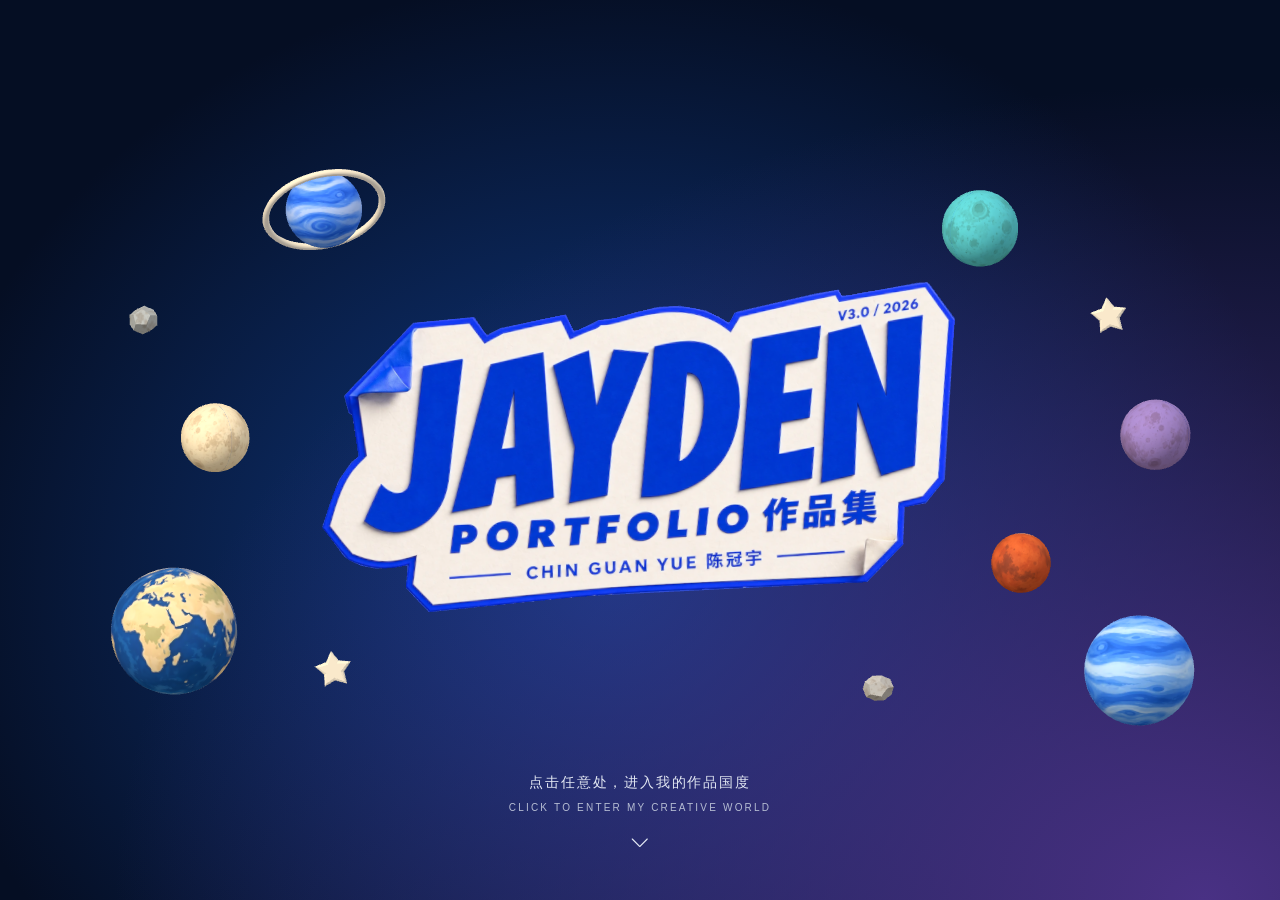
==== commit 2c8af9c3: "Publish drifting resume bottle and planet collisions" ====
--- a/index.html
+++ b/index.html
@@ -6,8 +6,8 @@
     <meta name="description" content="Jayden 陈冠宇的三维动画、角色设计与影像作品集。一块块作品，拼成我的国度。" />
     <meta name="theme-color" content="#F4EFE7" />
     <title>JAYDEN — A World, Piece by Piece</title>
-    <script type="module" crossorigin src="/assets/index-DmGXxKro.js"></script>
-    <link rel="stylesheet" crossorigin href="/assets/index-D34if0Ly.css">
+    <script type="module" crossorigin src="/assets/index-3RjKwnG-.js"></script>
+    <link rel="stylesheet" crossorigin href="/assets/index-Bn3F7fB7.css">
   </head>
   <body>
     <div id="root"></div>
--- a/assets/index-Bn3F7fB7.css
+++ b/assets/index-Bn3F7fB7.css
@@ -0,0 +1 @@
+@font-face{font-family:JaydenDisplay;src:url(/web-images/v2-bangers.ttf) format("truetype");font-display:swap}:root{font-family:Inter,Segoe UI,Microsoft YaHei,sans-serif;color:#181a3c;background:#0af;font-synthesis:none;font-size:14px;line-height:1.65}*{box-sizing:border-box}body{margin:0;min-width:280px;-webkit-font-smoothing:antialiased}button,input,a{-webkit-tap-highlight-color:transparent}button{font:inherit;color:inherit;cursor:pointer;border:0;background:none;text-align:inherit}button,a{touch-action:manipulation}a{color:inherit}button:focus-visible,a:focus-visible,input:focus-visible{outline:3px solid #6456e8;outline-offset:5px}button:disabled{opacity:.4;cursor:default}h1,h2,h3,p{margin:0}img{display:block;max-width:100%}.sr-only{position:absolute;width:1px;height:1px;margin:-1px;overflow:hidden;clip:rect(0,0,0,0);white-space:nowrap}.skip-link{position:fixed;top:-80px;left:20px;padding:12px;background:#fffdfa;z-index:99}.skip-link:focus{top:10px}.portfolio-app{min-height:100dvh;background:var(--floor);--ink: #181a3c;--muted: #69697c;color:var(--ink);transition:background-color .8s ease,color .6s ease}.night-mode{background:#101e35}.portfolio-app:before{content:"";position:fixed;top:0;right:0;bottom:0;left:0;pointer-events:none;background:radial-gradient(ellipse at 32% 25%,#ffffff30,transparent 62%),radial-gradient(ellipse at 61% 78%,#ffffff42,transparent 47%),linear-gradient(155deg,transparent 35%,#193d681b)}.intro-backdrop{position:fixed;top:0;right:0;bottom:0;left:0;pointer-events:none;background:radial-gradient(ellipse at 94% 100%,#493184 0%,transparent 64%),radial-gradient(ellipse at 48% 64%,#103b87 0%,transparent 74%),#050e23}.intro-enter{position:fixed;z-index:8;left:50%;bottom:max(4vh,20px);transform:translate(-50%);display:flex;align-items:center;flex-direction:column;gap:5px;padding:10px 24px;width:max-content;max-width:94%;color:#e3e8f3;text-align:center;letter-spacing:.13em;font-size:14px;font-weight:400;transition:color .25s,opacity .3s}.intro-enter small{color:#b6bdd3;font-size:10px;letter-spacing:.22em}.intro-enter svg{margin-top:9px;transition:transform .3s}.intro-enter:hover{color:#fff}.intro-enter:hover svg{transform:translateY(4px)}[data-intro=idle] .site-header,[data-intro=entering] .site-header,[data-intro=idle] .project-index,[data-intro=entering] .project-index,[data-intro=idle] .island-labels,[data-intro=entering] .island-labels,[data-intro=idle] .layout-tools,[data-intro=entering] .layout-tools{visibility:hidden!important;pointer-events:none!important}[data-intro=idle] .island-scene canvas{cursor:default}[data-intro=entering] .island-scene{pointer-events:none}[data-intro=entering] .intro-enter{opacity:0;pointer-events:none}[data-intro=entering] .intro-backdrop{animation:intro-arrive 2.1s ease-in-out forwards}[data-intro=idle] .scene-fallback{color:#e3e8f3}@keyframes intro-arrive{0%,35%{opacity:1}95%,to{opacity:0}}@media(max-width:600px){.intro-enter{bottom:max(5vh,22px);font-size:12px;letter-spacing:.08em}.intro-enter small{font-size:8px;letter-spacing:.14em}}@media(prefers-reduced-motion:reduce){[data-intro=entering] .intro-backdrop{animation:none;opacity:0}.intro-enter,.intro-enter svg{transition:none}}.portfolio-app.night-mode:before{background:radial-gradient(ellipse at 34% 27%,#749cce1f,transparent 65%),radial-gradient(ellipse at 62% 80%,#729ed529,transparent 48%),linear-gradient(155deg,transparent 35%,#00000021)}.dark-floor{--ink: #f9f5ec;--muted: #d4d5e1}.site-header{position:relative;z-index:4;pointer-events:none;height:112px;display:flex;align-items:center;justify-content:space-between;padding:0 4%;gap:24px}.site-header :is(.brand,.header-nav){pointer-events:auto}.brand{display:flex;align-items:center;padding:0;gap:21px;color:var(--ink)}.wordmark{font-family:JaydenDisplay,Impact,sans-serif;font-size:67px;letter-spacing:1px;line-height:1;transform:rotate(-5deg);position:relative}.brand-star{font:25px sans-serif;color:#655af5;position:absolute;right:-18px;top:-7px}.brand-caption{text-align:left;display:grid;gap:3px}.brand-caption strong{font-family:JaydenDisplay,Impact,sans-serif;letter-spacing:1.4px;font-size:21px}.brand-caption small{font-size:10px;font-weight:750;letter-spacing:1px}.version{display:inline-block;background:#5a50f6;color:#fff;line-height:1.1;padding:2px 7px 3px;border-radius:3px;transform:rotate(-5deg);margin-left:5px}.header-nav{display:flex;align-items:center;gap:28px;font-size:14px;font-weight:700}.header-nav button{padding:8px 1px;white-space:nowrap}.header-nav button.active,.palette-toggle[aria-expanded=true]{color:#5b50e8}.dark-floor .header-nav button.active,.dark-floor .palette-toggle[aria-expanded=true]{color:#d6d1ff}.nav-divider{height:20px;width:1px;background:var(--muted);opacity:.4}.language-control{display:flex;gap:8px;align-items:center;font-size:12px}.language-control button{opacity:.65}.language-control button[aria-pressed=true]{opacity:1;text-decoration:underline;text-underline-offset:8px;text-decoration-color:#8b80ed;text-decoration-thickness:2px}.reading-controls{display:flex;align-items:center;gap:20px;margin-right:12px}.reading-controls button{padding:8px 1px}.contact-icon,.palette-toggle{display:flex;padding:8px}.day-night-toggle{display:flex;align-items:center;gap:7px;white-space:nowrap}.day-night-toggle span{font-size:12px}.night-mode .day-night-toggle{color:#ffdda0}.night-mode .island-label{background:#25354bec;color:#f6e6c8;border-color:#f4d6a43b;box-shadow:0 4px 18px #06122540}.night-mode .island-label :is(.island-label-number,.island-label-subtitle){color:#c1c9d3}.night-mode .island-label:is(:hover,.is-hovered,.is-selected){background:#34465d;border-color:#ffe0a5}.night-mode .island-label.is-selected strong{color:#ffe0a5}.night-mode .layout-tools{color:#e2edf9;text-shadow:0 1px 12px #07152880}.workspace{position:relative;width:93%;padding-bottom:28px;max-width:1850px;margin:0 auto;height:calc(100dvh - 112px);min-height:450px}.world-column{display:flex;flex-direction:column;width:100%;height:100%;min-width:0;min-height:0;position:relative}.world-stage{position:fixed;top:0;right:0;bottom:0;left:0;width:100%;height:100dvh;isolation:isolate;overflow:visible;z-index:0}.scene-fallback{position:absolute;top:0;right:0;bottom:0;left:0;display:grid;place-content:center;text-align:center;color:var(--muted);padding:30px}.fallback-projects{display:grid;gap:8px;margin-top:24px}.fallback-projects button{padding:12px;border:1px solid currentColor;border-radius:5px}.island-scene{position:relative;width:100%;height:100%}.home-view .island-scene canvas{cursor:grab;touch-action:none}.island-scene.is-rearranging canvas{cursor:grabbing}.island-scene.is-rearranging .island-label{pointer-events:none;opacity:.55}.island-scene.is-grabbing-plane .island-label{pointer-events:none}.layout-tools{position:absolute;top:128px;left:4%;max-width:min(280px,85%);display:flex;flex-direction:column;align-items:flex-start;gap:12px;color:#213c54;font-size:13px;letter-spacing:.03em;-webkit-user-select:none;user-select:none;pointer-events:none}.interaction-hint{opacity:0;transform:translateY(4px);transition:opacity .2s ease,transform .2s ease}.interaction-hint[data-visible=true]{opacity:1;transform:none}.layout-tools button{padding:0;color:inherit;text-decoration:underline;text-underline-offset:3px;pointer-events:auto}.layout-tools[data-invalid=true]{color:#9a403d}.island-labels{position:absolute;top:0;right:0;bottom:0;left:0;pointer-events:none;overflow:clip}.island-label{position:absolute;transform:translate(-50%,-50%);pointer-events:auto;display:flex;flex-direction:column;align-items:center;min-width:112px;padding:9px 13px 10px;background:#fffaf1ee;color:#32304a;box-shadow:0 4px #5e4e3a20,0 7px 14px #5e4e3a10;border:1px solid #fff9;border-radius:7px;transition:transform .26s cubic-bezier(.2,.8,.2,1.3),box-shadow .26s,background-color .15s}.island-label:hover,.island-label.is-hovered,.island-label:focus-visible{transform:translate(-50%,calc(-50% - 14px));box-shadow:0 6px #5e4e3a12,0 20px 22px #5e4e3a24;background:#fffdf8;border-color:#7263cd}.island-label.is-selected{border-color:#7263cd;background:#fffdf8}.island-label.is-context{opacity:0;pointer-events:none}.island-label-number{font-size:8px;letter-spacing:2px;color:#867b77;line-height:1.2}.island-label strong{font-family:JaydenDisplay,Impact,sans-serif;font-size:23px;font-weight:400;line-height:1.3;letter-spacing:.4px;white-space:nowrap}.island-label-subtitle{font-size:8px;color:#7a717b;letter-spacing:.6px}.island-label.is-selected strong{color:#5c4bb8}.island-label.landmark-label{min-width:74px;padding:8px 13px;border-radius:24px;opacity:0;pointer-events:none;transform:translate(-50%,calc(-100% + 6px));transition:opacity .2s ease,transform .24s ease}.island-label.landmark-label strong{font-family:Segoe UI,Microsoft YaHei,sans-serif;font-size:14px;font-weight:650;letter-spacing:.6px}.home-view .island-label.landmark-label:is(.is-hovered,:focus-visible){opacity:1;transform:translate(-50%,-100%)}.project-index{position:absolute;bottom:0;left:0;right:calc(max(460px,44%) + 28px);z-index:2;display:grid;grid-template-columns:repeat(4,minmax(0,1fr));gap:5px;padding-top:14px}.project-index button{min-width:0;display:flex;flex-direction:column;align-items:center;gap:2px;padding:9px 3px;border-top:2px solid var(--tile-color);background:linear-gradient(135deg,#ffffffe0,#eaf3ff80);border-radius:3px 3px 12px 12px;font-size:10px;font-weight:650;color:#253b51;white-space:nowrap;transition:background-color .2s,transform .2s}.project-index button:hover,.project-index button[aria-pressed=true]{background-color:#ffffffa6;transform:translateY(-3px)}.project-number{opacity:.6;font-size:9px;font-weight:500}.project-count{display:none}.index-title{white-space:normal;text-align:center;line-height:1.3}.island-label:not(.landmark-label) strong{max-width:190px;white-space:normal;text-align:center}.profile-roles{display:grid;gap:2px;margin-top:8px}.profile-roles strong{color:var(--panel-ink);font-size:18px}.profile-roles span{color:var(--panel-muted);font-size:15px}.home-view:not(:has(.sidebar[data-state=closing])) .project-index{position:absolute;width:1px;height:1px;overflow:hidden;clip:rect(0,0,0,0)}.home-view .project-index:focus-within,.home-view .project-index:target{position:absolute;width:100%;height:auto;bottom:0;clip:auto;z-index:5}.dark-floor .project-index button{background:#efebe4}.dark-floor .project-index button[aria-pressed=true]{background:#fffdfa}.sidebar{position:absolute;top:4px;right:0;bottom:28px;width:max(460px,44%);min-width:0;min-height:0;display:flex;z-index:3;opacity:1;transform:translateZ(0);transition:opacity var(--panel-shell-ms,.32s) ease,transform var(--panel-shell-ms,.32s) cubic-bezier(.22,1,.36,1)}.sidebar[data-state=closed],.sidebar[data-state=closing]{opacity:0;transform:translate3d(24px,8px,0);pointer-events:none}.sidebar[data-state=closed]{visibility:hidden}.sidebar:is([data-state=opening],[data-state=closing]){will-change:opacity,transform}.information-panel{--panel-ink: #172c43;--panel-muted: #334b60;background:radial-gradient(ellipse at 0 0,#ffffffe0,#fff0 53%),radial-gradient(ellipse at 100% 100%,#d6e9ff70,#d6e9ff00 58%),linear-gradient(145deg,#f6faff96,#e8edf54d 50%,#f6f0fa8c);backdrop-filter:blur(28px) saturate(.65);-webkit-backdrop-filter:blur(28px) saturate(.65);border:1px solid #ffffffb3;box-shadow:inset 1px 1px #ffffffe6,inset -1px -1px #dcecff70,0 28px 80px #16355526,0 3px 12px #1533500d;border-radius:28px;min-height:0;width:100%;color:var(--panel-ink);overflow:hidden;font-family:Segoe UI,PingFang SC,Microsoft YaHei,sans-serif}.low-light-floor:not(.night-mode) .information-panel{background:linear-gradient(145deg,#ffffffc9,#edf6ff91)}.night-mode .information-panel{--panel-ink: #f0f5fc;--panel-muted: #cad8e8;background:radial-gradient(ellipse at 0 0,#b9d8f24d,transparent 55%),radial-gradient(ellipse at 100% 100%,#7d79b62e,transparent 60%),linear-gradient(145deg,#526a8157,#142a438c 55%,#2f405c70);border-color:#d6ecff52;box-shadow:inset 1px 1px #ffffff52,inset -1px -1px #c4e2ff24,0 28px 80px #030d2066}.panel-transition-body{height:100%;min-height:0;opacity:1;transform:translateZ(0);transition:opacity var(--panel-enter-ms,.22s) ease,transform var(--panel-enter-ms,.22s) cubic-bezier(.22,1,.36,1)}.panel-transition-body:is([data-state=exiting],[data-state=closing],[data-state=closed]){opacity:0;transform:translate3d(0,-8px,0);transition-duration:var(--panel-exit-ms,.15s)}.panel-transition-body:is([data-state=exiting],[data-state=entering]){will-change:opacity,transform}.content-panel{height:100%;display:flex;flex-direction:column}.panel-header{display:flex;align-items:center;justify-content:space-between;gap:12px;padding:22px 30px 14px;flex-shrink:0}.panel-actions{display:flex;align-items:center;gap:10px;flex-shrink:0}.panel-size-toggle{display:flex;align-items:center;justify-content:center;gap:7px;min-height:38px;padding:7px 12px;border:1px solid #ffffff70;border-radius:22px;background:#ffffff26;font-size:13px;white-space:nowrap}.panel-size-toggle:hover{background:#ffffff45}.information-panel{transform-origin:top left}.panel-eyebrow{font-size:12px;letter-spacing:1.6px;color:var(--panel-muted)}.icon-button{display:grid;place-items:center;width:38px;height:38px;flex-shrink:0;border-radius:50%;background:#f2eee8}.icon-button:hover{background:#e8e2dc}.information-panel .icon-button{background:#ffffff6b;border:1px solid #ffffffb3;box-shadow:inset 0 1px #fff9,0 3px 8px #2832490a;transition:background-color .18s,transform .18s}.information-panel .icon-button:hover{background:#ffffffb3;transform:translateY(-1px)}.night-mode .information-panel .icon-button{background:#e3f2ff16;border-color:#e3f2ff40}.night-mode .information-panel .icon-button:hover{background:#e3f2ff30}.panel-scroll{padding:0 30px 30px;overflow-y:auto;min-height:0;scrollbar-gutter:stable;scrollbar-width:thin;scrollbar-color:#aab6c17d transparent}.information-panel :is(.project-subtitle,.project-description,.work-details,.profile-facts,.experience-list,.panel-eyebrow,.section-label,.work-meta,.media-counter){color:var(--panel-muted)}.project-heading{font-size:36px;line-height:1.3;letter-spacing:-.6px;font-weight:700;margin-bottom:12px;text-wrap:balance}.project-subtitle{font-size:16px;line-height:1.75;color:#80788c;margin-bottom:22px}.project-cover{width:100%;max-height:300px;object-fit:contain;background:#f5f0e8;border-radius:9px;margin:20px 0}.project-description{font-size:17px;line-height:1.9;color:#6c6978;margin:20px 0 30px}.section-label{font-size:13px;letter-spacing:1.4px;color:#807b88;font-weight:600;display:flex;justify-content:space-between;margin:32px 0 14px}.work-list{display:grid;gap:18px}.work-item{border-top:1px solid #ffffff59;padding-top:5px}.work-summary{display:flex;align-items:center;gap:13px;padding:17px 0}.work-thumbnail{width:55px;height:55px;object-fit:cover;border-radius:5px;background:#eee7df;flex-shrink:0}.media-placeholder{display:grid;place-items:center;background:#ece7f4;color:#77708d;flex-shrink:0;height:55px;width:55px;border-radius:5px}.work-title{font-size:20px;line-height:1.5;font-weight:600}.work-meta{font-size:11px;color:#8e8995;display:block;letter-spacing:.9px;margin-bottom:5px;font-weight:400}.work-details{padding-bottom:20px;font-size:17px;line-height:1.9;color:#77717e}.work-details>p{margin:0 0 17px;white-space:pre-line}.work-details a{overflow-wrap:anywhere}.media-stage{border-radius:7px;overflow:hidden;background:#f0ebe4;position:relative}.media-image-button{padding:0;width:100%;display:block}.media-image-button img{width:100%;max-height:500px;object-fit:contain}.media-image-button>svg{position:absolute;bottom:10px;right:10px;color:#373049;background:#fffef6d9;box-sizing:content-box;padding:8px;border-radius:50%}.media-stage video{display:block;width:100%;max-height:400px;background:#191724}.video-launch{position:relative;width:100%;padding:0;min-height:175px;display:flex;align-items:center;justify-content:center;flex-direction:column;gap:10px;color:#3d3655;background:#e8e0ec}.video-launch img{max-height:250px;width:100%;object-fit:cover;opacity:.7}.video-launch>span{display:flex;align-items:center;justify-content:center;gap:8px;padding:13px;font-size:12px}.media-pagination{display:flex;align-items:center;justify-content:space-between;gap:8px;padding-top:10px}.media-counter{font-size:12px;color:#807a88}.profile-photo{width:100%;height:300px;object-fit:cover;object-position:50% 30%;border-radius:8px;margin:16px 0 24px}.profile-intro>div>p{font-size:16px}.contact-profile{display:flex;align-items:center;gap:18px;margin:24px 0}.contact-profile .profile-photo{width:80px;height:104px;flex-shrink:0;margin:0;border-radius:18px}.profile-facts{font-size:17px;line-height:1.9;color:#6b6575;display:grid;gap:18px}.profile-identity>span{display:inline-block;white-space:nowrap}.experience-list{font-size:17px;line-height:1.9;color:#6b6575;padding-left:22px}.experience-list li{padding-bottom:12px}.contact-links{display:flex;flex-direction:column;gap:20px;margin:20px 0 4px;font-size:17px}.contact-links a,.contact-account{display:flex;align-items:center;justify-content:space-between;gap:6px;overflow-wrap:anywhere}.contact-links small{display:block;color:var(--panel-muted);font-size:12px;margin-bottom:4px}.media-dialog{padding:14px;background:#fffdfa;color:#27233f;border:none;border-radius:12px;max-width:min(1100px,94vw);max-height:94dvh}.media-dialog::backdrop{background:#171623b9;-webkit-backdrop-filter:blur(4px);backdrop-filter:blur(4px)}.dialog-toolbar{display:flex;align-items:center;justify-content:space-between;gap:20px;font-size:13px;padding:0 0 10px}.dialog-image{max-width:100%;max-height:calc(90dvh - 70px);object-fit:contain;margin:auto}.floor-controls{border-radius:12px;background:#fffdfa;color:#292749;padding:18px 20px;box-shadow:0 10px 40px #25203624}.floor-popover{position:fixed;bottom:28px;right:3.5%;width:345px;max-height:calc(100dvh - 120px);overflow-y:auto;z-index:20}.floor-heading{display:flex;align-items:center;justify-content:space-between;font-size:11px;margin-bottom:15px}.floor-heading>span{display:flex;align-items:center;gap:7px;font-weight:700}.floor-heading output{font-size:10px;color:#7b7898;font-variant-numeric:tabular-nums}.floor-options{display:flex;align-items:center;justify-content:space-between;gap:13px}.preset-options{display:flex;gap:8px}.color-swatch{width:30px;height:30px;border-radius:50%;background:var(--swatch);border:1px solid #25213608;position:relative;padding:0;display:grid;place-items:center;color:#fff}.color-swatch:before{content:"";position:absolute;top:-5px;right:-5px;bottom:-5px;left:-5px}.color-swatch[aria-pressed=true]{outline:2px solid #6559f0;outline-offset:3px}.color-swatch svg{background:#6256f2;border-radius:50%;padding:2px;position:absolute;right:-3px;bottom:-3px}.custom-color{display:flex;position:relative;flex-direction:column;align-items:center;font-size:8px;cursor:pointer;gap:3px}.color-picker-circle{width:27px;height:27px;border-radius:50%;background:conic-gradient(#fb7a8f,#ffc256,#e8f76d,#77d4b1,#7797ff,#cb7ee7,#fb7a8f)}.custom-color input{position:absolute;top:0;right:0;bottom:0;left:0;width:100%;height:100%;opacity:0;cursor:pointer}.custom-color:focus-within{outline:2px solid #6559f0;outline-offset:5px;border-radius:4px}.reset-color{display:flex;flex-direction:column;align-items:center;font-size:8px;gap:3px;padding:0 0 0 12px;border-left:1px solid #e6dfd7}.building-editor{border-top:1px solid #e5e6ee;margin-top:20px;padding-top:18px}.building-editor .floor-heading{margin-bottom:8px;font-size:12px}.building-editor input[type=range]{display:block;width:100%;height:32px;margin:0 0 8px;accent-color:#337fe0}.building-rotation-actions{display:flex;justify-content:space-between;gap:8px}.building-rotation-actions button{min-height:36px;padding:5px 10px;border-radius:8px;background:#edf2f9;font-size:11px}.building-rotation-actions button:hover{background:#dfeafb}.building-editor p{margin-top:11px;font-size:10px;color:#777b8e;line-height:1.5}@supports not ((backdrop-filter: blur(1px)) or (-webkit-backdrop-filter: blur(1px))){.information-panel,.dark-floor .information-panel{background:#f6f7fa}.night-mode .information-panel{background:#23384d}}@media(max-width:1100px){.brand-caption{display:none}.workspace{width:calc(100% - 48px);padding-bottom:24px}.sidebar{width:max(380px,46%);bottom:24px}.project-index{right:calc(max(380px,46%) + 18px)}.project-index button{flex-direction:column;font-size:9px;gap:1px;padding:12px 3px}.project-count{display:none}.panel-header{padding:17px 24px 10px}.panel-scroll{padding:0 24px 24px}.project-heading{font-size:30px}.island-label{min-width:90px;padding:7px 10px}.island-label strong{font-size:21px}}@media(max-width:760px){.site-header{height:90px;padding:0 22px;gap:15px}.wordmark{font-size:49px}.brand-star{font-size:18px;right:-13px}.header-nav{gap:13px;font-size:12px}.day-night-toggle span,.nav-divider,.contact-icon{display:none}.language-control{gap:4px;font-size:10px}.workspace{width:calc(100% - 38px);height:auto;min-height:0;padding-bottom:20px}.world-column{height:auto;min-height:calc(100dvh - 125px)}.detail-view .world-column,.workspace:has(.sidebar[data-state=closing]) .world-column{min-height:0;padding-top:300px}.project-index{position:relative;right:auto;padding-top:0;grid-template-columns:repeat(3,minmax(0,1fr))}.project-index button{flex-direction:row;justify-content:center;gap:5px;min-height:44px;padding:8px 3px;font-size:10px}.island-label{min-width:69px;padding:5px 6px;border-radius:5px}.island-label strong{font-size:17px}.island-label:not(.landmark-label) strong{max-width:110px}.island-label-number{font-size:7px}.island-label-subtitle{font-size:6px;letter-spacing:0}.layout-tools{font-size:10px;top:94px;left:19px;max-width:calc(100% - 38px)}.sidebar{position:relative;top:auto;bottom:auto;width:100%;display:block;margin-top:18px}.sidebar:is([data-state=closed],[data-state=closing]){transform:translate3d(0,8px,0)}.sidebar[data-state=closed]{height:0;margin-top:0;overflow:hidden}.information-panel{border-radius:24px;backdrop-filter:blur(18px) saturate(.75);-webkit-backdrop-filter:blur(18px) saturate(.75)}.panel-transition-body,.content-panel{height:auto}.panel-scroll{overflow:visible;padding:0 23px 25px}.panel-header{padding:18px 23px 10px}.project-heading{font-size:28px}.project-cover{max-height:300px}.information-panel :is(.project-description,.work-details,.profile-facts,.experience-list,.contact-links){font-size:16px}.profile-photo{height:250px}.floor-popover{bottom:18px;right:19px;width:min(345px,calc(100% - 38px))}.floor-controls{padding:16px}.floor-options{gap:11px}.preset-options{gap:8px}}@media(max-width:380px){.site-header{padding:0 12px;gap:8px}.header-nav{gap:8px}.wordmark{font-size:36px}.palette-toggle svg,.day-night-toggle svg{width:20px}.color-swatch{width:26px;height:26px}.preset-options{gap:5px}.floor-options{gap:9px}.reset-color{padding-left:9px}.island-label{min-width:61px;padding:5px}.island-label strong{font-size:15px}}@media(max-width:340px){.header-nav{gap:6px}.wordmark{font-size:32px}}body:has(.sidebar[data-expanded=true]){overflow:hidden}.sidebar[data-expanded=true]{position:fixed;top:0;right:0;bottom:0;left:0;width:100%;height:100dvh;margin:0;z-index:30;transform:none}.sidebar[data-expanded=true] .information-panel{height:100%;border-radius:0;background-color:#e8f2fc47}.night-mode .sidebar[data-expanded=true] .information-panel{background-color:#0816287a}.sidebar[data-expanded=true] :is(.panel-transition-body,.content-panel){height:100%}.sidebar[data-expanded=true] .panel-header{padding:max(18px,env(safe-area-inset-top)) clamp(20px,4vw,64px) 16px;border-bottom:1px solid #ffffff30}.sidebar[data-expanded=true] .panel-scroll{flex:1;overflow-y:auto;overscroll-behavior:contain;padding:32px clamp(20px,5vw,80px) max(40px,env(safe-area-inset-bottom))}.sidebar[data-expanded=true] .panel-scroll>*{max-width:1120px;margin-left:auto;margin-right:auto}.sidebar[data-expanded=true] .project-heading{font-size:clamp(30px,3.5vw,46px)}.sidebar[data-expanded=true] .project-cover{max-height:min(68dvh,680px);border-radius:14px}.sidebar[data-expanded=true] :is(.media-image-button img,.media-stage video){max-height:calc(100dvh - 170px)}.sidebar[data-expanded=true] .video-launch img{max-height:min(60dvh,580px);object-fit:contain}.sidebar[data-expanded=true] .work-list{gap:28px}.sidebar[data-expanded=true] .work-item{padding-top:24px}@media(min-width:900px){.sidebar[data-expanded=true] .work-item{display:grid;grid-template-columns:minmax(180px,1fr) minmax(0,3fr);column-gap:40px;align-items:start}.sidebar[data-expanded=true] .work-summary{align-items:flex-start;padding-top:0}.sidebar[data-expanded=true] .profile-intro{display:flex;align-items:center;gap:36px}.sidebar[data-expanded=true] .profile-photo{width:240px;height:280px}}@media(max-width:380px){.panel-header{padding-left:18px;padding-right:18px;gap:6px}.reading-controls{gap:12px;margin-right:4px}.panel-actions{gap:6px}.panel-size-toggle{padding:8px}.panel-size-toggle span{display:none}.panel-eyebrow{font-size:10px;letter-spacing:1px}}@media(prefers-reduced-motion:reduce){*,*:before,*:after{transition:none!important;animation:none!important;scroll-behavior:auto!important}}canvas.is-panning{cursor:grabbing!important}html:has(.resume-dialog[open],.bottle-inspect-dialog[open]){overflow:hidden}.resume-dialog{padding:0;border:1px solid #ffffff88;border-radius:22px;width:min(1100px,94vw);max-width:94vw;height:92dvh;max-height:92dvh;background:#e5eef6;color:#20334d;box-shadow:0 24px 100px #07132366}.resume-dialog::backdrop{background:#101e35a6;-webkit-backdrop-filter:blur(7px);backdrop-filter:blur(7px)}.resume-dialog[open]{animation:resume-reveal .65s cubic-bezier(.22,1,.36,1)}@keyframes resume-reveal{0%{opacity:.25;transform:translate(var(--paper-x,0),var(--paper-y,18px)) scale(var(--paper-scale,.985))}to{opacity:1;transform:none}}.resume-sheet-viewer{height:100%;display:flex;flex-direction:column}.resume-toolbar{display:flex;justify-content:space-between;align-items:center;flex-wrap:wrap;gap:14px;padding:18px 24px;background:linear-gradient(135deg,#ffffffed,#dbe8f8db)}.resume-toolbar small{font-size:10px;letter-spacing:.13em}.resume-toolbar h2{font-size:21px;margin:5px 0 0}.resume-actions{display:flex;gap:8px;align-items:center;flex-wrap:wrap}.resume-actions :is(button,a){min-height:42px;min-width:42px;display:inline-flex;align-items:center;justify-content:center;gap:7px;border-radius:12px;padding:10px;background:#ffffffb8;color:#20334d;text-decoration:none;font-size:13px}.resume-actions :is(button,a):hover{background:#fff}.resume-actions :is(button,a):focus-visible{outline:2px solid #176ce4;outline-offset:2px}.resume-paper-scroll{overflow:auto;flex:1;min-height:0;padding:24px;overscroll-behavior:contain}.resume-paper-scroll img{display:block;width:min(100%,850px);max-width:none;height:auto;margin:auto;box-shadow:0 8px 24px #18283825}.resume-paper-scroll[data-zoomed=true] img{width:1273px}.resume-sheet-viewer footer{padding:8px 24px;text-align:center;font-size:12px;color:#52667c}@media(max-width:760px){.resume-dialog{width:100vw;max-width:100vw;height:100dvh;max-height:100dvh;border:0;border-radius:0}.resume-toolbar{padding:14px;gap:10px}.resume-toolbar h2{font-size:18px}.resume-paper-scroll{padding:12px}.resume-actions{gap:5px}.resume-actions :is(button,a){font-size:12px}}.bottle-inspect-dialog{width:100vw;height:100dvh;max-width:none;max-height:none;margin:0;padding:0;border:0;background:transparent;color:#fff9eb;overflow:hidden}.bottle-inspect-dialog::backdrop{background:#071b36b8;-webkit-backdrop-filter:blur(8px);backdrop-filter:blur(8px)}.bottle-inspect-stage{position:absolute;top:30px;right:0;bottom:100px;left:0}.bottle-close{position:absolute;z-index:2;top:24px;right:24px;padding:12px;border-radius:50%;color:#fff;background:#ffffff20}.bottle-inspect-actions{position:absolute;bottom:24px;width:100%;text-align:center;padding:0 20px}.bottle-inspect-actions p{margin:0 0 14px;font-size:16px;letter-spacing:.04em}.bottle-inspect-actions button{padding:11px 25px;border-radius:30px;background:#fff5df;color:#254550;font-size:16px}
